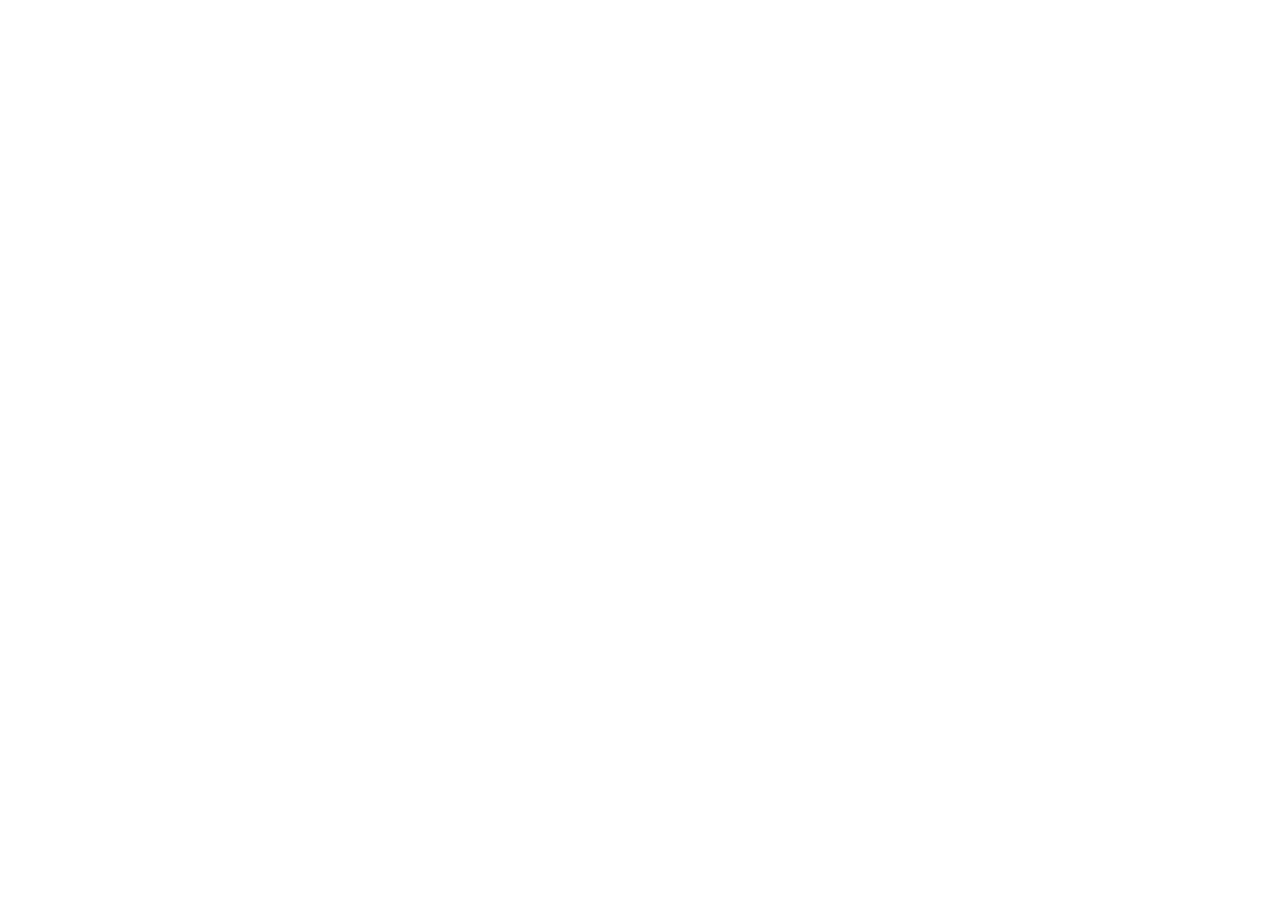
==== competencia.html @ 6f0bb5db "plantilla principal" ====
<!DOCTYPE html>
<html lang="en">
<head>
    <meta charset="UTF-8">
    <meta name="viewport" content="width=device-width, initial-scale=1.0">
    <link rel="stylesheet" href="css/compentecia.css">
    <title>Document</title>
</head>
<body>
    <header></header>
    <section></section>
    <section></section>
    <section></section>
    <section></section>
    <section></section>
</body>
<script src="js/competencia.js"></script>
</html>
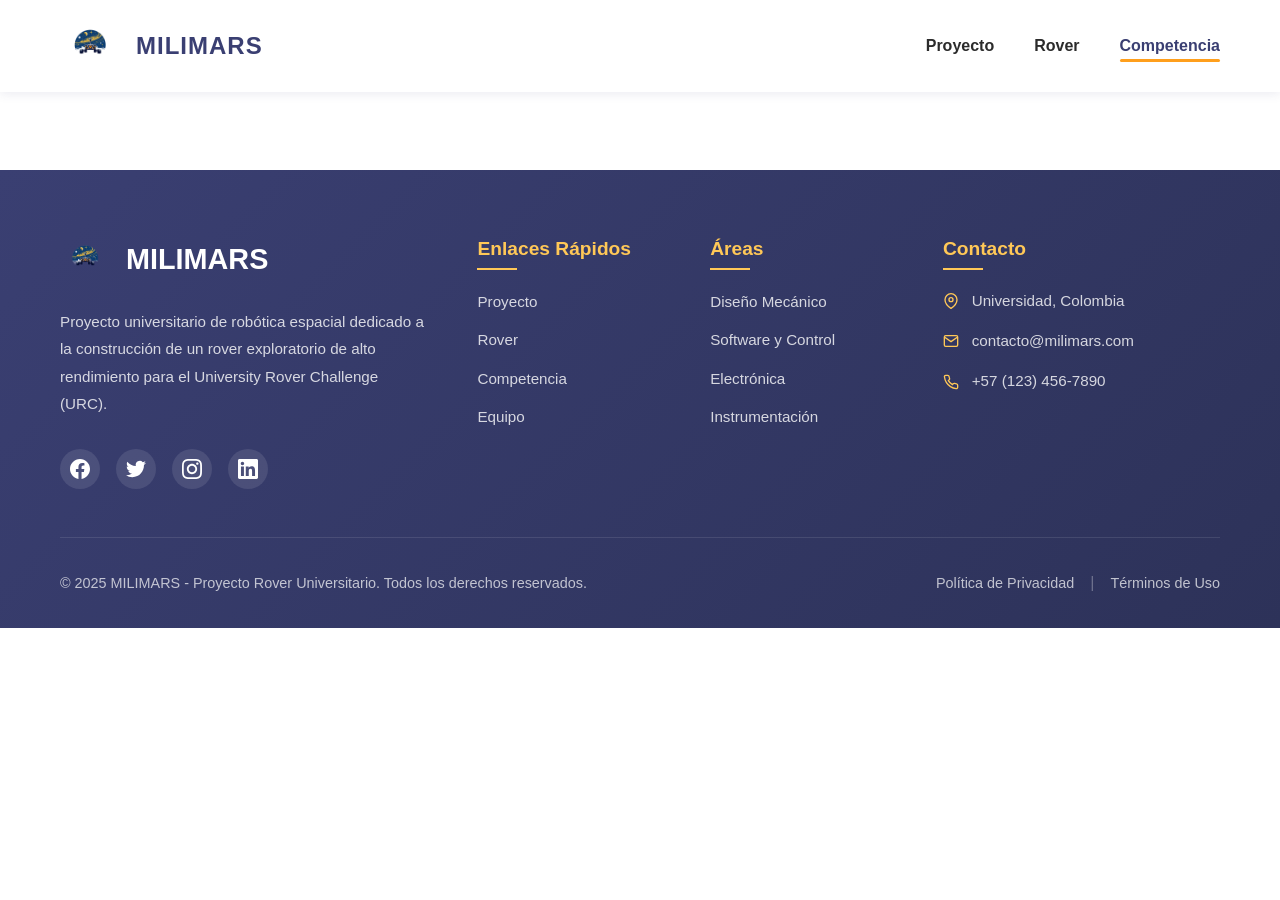
==== commit 87da7777: "Principal style final" ====
--- a/competencia.html
+++ b/competencia.html
@@ -1,18 +1,127 @@
 <!DOCTYPE html>
-<html lang="en">
+<html lang="es">
 <head>
     <meta charset="UTF-8">
     <meta name="viewport" content="width=device-width, initial-scale=1.0">
+    <link rel="stylesheet" href="css/principal.css">
     <link rel="stylesheet" href="css/compentecia.css">
-    <title>Document</title>
+    <link href="https://fonts.googleapis.com/css2?family=Roboto:ital,wght@0,100;0,300;0,400;0,500;0,700;0,900;1,100;1,300;1,400;1,500;1,700;1,900&display=swap" rel="stylesheet">
+    <title>MILIMARS - Competencia</title>
 </head>
 <body>
-    <header></header>
-    <section></section>
-    <section></section>
-    <section></section>
-    <section></section>
-    <section></section>
+    <header class="header">
+        <div class="container">
+            <nav class="navbar">
+                <div class="logo-container">
+                    <img src="images/logo.png" alt="MILIMARS Logo" class="logo">
+                    <span class="logo-text">MILIMARS</span>
+                </div>
+                <ul class="nav-links">
+                    <li><a href="index.html" class="nav-link">Proyecto</a></li>
+                    <li><a href="rover.html" class="nav-link">Rover</a></li>
+                    <li><a href="competencia.html" class="nav-link active">Competencia</a></li>
+                </ul>
+            </nav>
+        </div>
+    </header>
+
+    <!-- Contenido de la Competencia -->
+    <section>
+        <!-- Aquí irá el contenido específico de la página de Competencia -->
+    </section>
+
+    <!-- Footer -->
+    <footer class="footer">
+        <div class="container">
+            <div class="footer-content">
+                <div class="footer-section">
+                    <div class="footer-logo">
+                        <img src="images/logo.png" alt="MILIMARS Logo" class="footer-logo-img">
+                        <h3>MILIMARS</h3>
+                    </div>
+                    <p class="footer-description">Proyecto universitario de robótica espacial dedicado a la construcción de un rover exploratorio de alto rendimiento para el University Rover Challenge (URC).</p>
+                    <div class="footer-social">
+                        <a href="#" class="social-icon" aria-label="Facebook">
+                            <svg width="20" height="20" viewBox="0 0 24 24" fill="currentColor">
+                                <path d="M24 12.073c0-6.627-5.373-12-12-12s-12 5.373-12 12c0 5.99 4.388 10.954 10.125 11.854v-8.385H7.078v-3.47h3.047V9.43c0-3.007 1.792-4.669 4.533-4.669 1.312 0 2.686.235 2.686.235v2.953H15.83c-1.491 0-1.956.925-1.956 1.874v2.25h3.328l-.532 3.47h-2.796v8.385C19.612 23.027 24 18.062 24 12.073z"/>
+                            </svg>
+                        </a>
+                        <a href="#" class="social-icon" aria-label="Twitter">
+                            <svg width="20" height="20" viewBox="0 0 24 24" fill="currentColor">
+                                <path d="M23.953 4.57a10 10 0 01-2.825.775 4.958 4.958 0 002.163-2.723c-.951.555-2.005.959-3.127 1.184a4.92 4.92 0 00-8.384 4.482C7.69 8.095 4.067 6.13 1.64 3.162a4.822 4.822 0 00-.666 2.475c0 1.71.87 3.213 2.188 4.096a4.904 4.904 0 01-2.228-.616v.06a4.923 4.923 0 003.946 4.827 4.996 4.996 0 01-2.212.085 4.936 4.936 0 004.604 3.417 9.867 9.867 0 01-6.102 2.105c-.39 0-.779-.023-1.17-.067a13.995 13.995 0 007.557 2.209c9.053 0 13.998-7.496 13.998-13.985 0-.21 0-.42-.015-.63A9.935 9.935 0 0024 4.59z"/>
+                            </svg>
+                        </a>
+                        <a href="#" class="social-icon" aria-label="Instagram">
+                            <svg width="20" height="20" viewBox="0 0 24 24" fill="currentColor">
+                                <path d="M12 0C8.74 0 8.333.015 7.053.072 5.775.132 4.905.333 4.14.63c-.789.306-1.459.717-2.126 1.384S.935 3.35.63 4.14C.333 4.905.131 5.775.072 7.053.012 8.333 0 8.74 0 12s.015 3.667.072 4.947c.06 1.277.261 2.148.558 2.913.306.788.717 1.459 1.384 2.126.667.666 1.336 1.079 2.126 1.384.766.296 1.636.499 2.913.558C8.333 23.988 8.74 24 12 24s3.667-.015 4.947-.072c1.277-.06 2.148-.262 2.913-.558.788-.306 1.459-.718 2.126-1.384.666-.667 1.079-1.335 1.384-2.126.296-.765.499-1.636.558-2.913.06-1.28.072-1.687.072-4.947s-.015-3.667-.072-4.947c-.06-1.277-.262-2.149-.558-2.913-.306-.789-.718-1.459-1.384-2.126C21.319 1.347 20.651.935 19.86.63c-.765-.297-1.636-.499-2.913-.558C15.667.012 15.26 0 12 0zm0 2.16c3.203 0 3.585.016 4.85.071 1.17.055 1.805.249 2.227.415.562.217.96.477 1.382.896.419.42.679.819.896 1.381.164.422.36 1.057.413 2.227.057 1.266.07 1.646.07 4.85s-.015 3.585-.074 4.85c-.061 1.17-.256 1.805-.421 2.227-.224.562-.479.96-.899 1.382-.419.419-.824.679-1.38.896-.42.164-1.065.36-2.235.413-1.274.057-1.649.07-4.859.07-3.211 0-3.586-.015-4.859-.074-1.171-.061-1.816-.256-2.236-.421-.569-.224-.96-.479-1.379-.899-.421-.419-.69-.824-.9-1.38-.165-.42-.359-1.065-.42-2.235-.045-1.26-.061-1.649-.061-4.844 0-3.196.016-3.586.061-4.861.061-1.17.255-1.814.42-2.234.21-.57.479-.96.9-1.381.419-.419.81-.689 1.379-.898.42-.166 1.051-.361 2.221-.421 1.275-.045 1.65-.06 4.859-.06l.045.03zm0 3.678c-3.405 0-6.162 2.76-6.162 6.162 0 3.405 2.76 6.162 6.162 6.162 3.405 0 6.162-2.76 6.162-6.162 0-3.405-2.76-6.162-6.162-6.162zM12 16c-2.21 0-4-1.79-4-4s1.79-4 4-4 4 1.79 4 4-1.79 4-4 4zm7.846-10.405c0 .795-.646 1.44-1.44 1.44-.795 0-1.44-.646-1.44-1.44 0-.794.646-1.439 1.44-1.439.793-.001 1.44.645 1.44 1.439z"/>
+                            </svg>
+                        </a>
+                        <a href="#" class="social-icon" aria-label="LinkedIn">
+                            <svg width="20" height="20" viewBox="0 0 24 24" fill="currentColor">
+                                <path d="M20.447 20.452h-3.554v-5.569c0-1.328-.027-3.037-1.852-3.037-1.853 0-2.136 1.445-2.136 2.939v5.667H9.351V9h3.414v1.561h.046c.477-.9 1.637-1.85 3.37-1.85 3.601 0 4.267 2.37 4.267 5.455v6.286zM5.337 7.433c-1.144 0-2.063-.926-2.063-2.065 0-1.138.92-2.063 2.063-2.063 1.14 0 2.064.925 2.064 2.063 0 1.139-.925 2.065-2.064 2.065zm1.782 13.019H3.555V9h3.564v11.452zM22.225 0H1.771C.792 0 0 .774 0 1.729v20.542C0 23.227.792 24 1.771 24h20.451C23.2 24 24 23.227 24 22.271V1.729C24 .774 23.2 0 22.222 0h.003z"/>
+                            </svg>
+                        </a>
+                    </div>
+                </div>
+
+                <div class="footer-section">
+                    <h4>Enlaces Rápidos</h4>
+                    <ul class="footer-links">
+                        <li><a href="index.html">Proyecto</a></li>
+                        <li><a href="rover.html">Rover</a></li>
+                        <li><a href="competencia.html">Competencia</a></li>
+                        <li><a href="#equipo">Equipo</a></li>
+                    </ul>
+                </div>
+
+                <div class="footer-section">
+                    <h4>Áreas</h4>
+                    <ul class="footer-links">
+                        <li><a href="#mecanica">Diseño Mecánico</a></li>
+                        <li><a href="#software">Software y Control</a></li>
+                        <li><a href="#electronica">Electrónica</a></li>
+                        <li><a href="#instrumentacion">Instrumentación</a></li>
+                    </ul>
+                </div>
+
+                <div class="footer-section">
+                    <h4>Contacto</h4>
+                    <ul class="footer-contact">
+                        <li>
+                            <svg width="16" height="16" viewBox="0 0 24 24" fill="none" stroke="currentColor" stroke-width="2">
+                                <path d="M21 10c0 7-9 13-9 13s-9-6-9-13a9 9 0 0 1 18 0z"/>
+                                <circle cx="12" cy="10" r="3"/>
+                            </svg>
+                            Universidad, Colombia
+                        </li>
+                        <li>
+                            <svg width="16" height="16" viewBox="0 0 24 24" fill="none" stroke="currentColor" stroke-width="2">
+                                <path d="M4 4h16c1.1 0 2 .9 2 2v12c0 1.1-.9 2-2 2H4c-1.1 0-2-.9-2-2V6c0-1.1.9-2 2-2z"/>
+                                <polyline points="22,6 12,13 2,6"/>
+                            </svg>
+                            contacto@milimars.com
+                        </li>
+                        <li>
+                            <svg width="16" height="16" viewBox="0 0 24 24" fill="none" stroke="currentColor" stroke-width="2">
+                                <path d="M22 16.92v3a2 2 0 0 1-2.18 2 19.79 19.79 0 0 1-8.63-3.07 19.5 19.5 0 0 1-6-6 19.79 19.79 0 0 1-3.07-8.67A2 2 0 0 1 4.11 2h3a2 2 0 0 1 2 1.72 12.84 12.84 0 0 0 .7 2.81 2 2 0 0 1-.45 2.11L8.09 9.91a16 16 0 0 0 6 6l1.27-1.27a2 2 0 0 1 2.11-.45 12.84 12.84 0 0 0 2.81.7A2 2 0 0 1 22 16.92z"/>
+                            </svg>
+                            +57 (123) 456-7890
+                        </li>
+                    </ul>
+                </div>
+            </div>
+
+            <div class="footer-bottom">
+                <p>&copy; 2025 MILIMARS - Proyecto Rover Universitario. Todos los derechos reservados.</p>
+                <div class="footer-bottom-links">
+                    <a href="#privacidad">Política de Privacidad</a>
+                    <span>|</span>
+                    <a href="#terminos">Términos de Uso</a>
+                </div>
+            </div>
+        </div>
+    </footer>
 </body>
+<script src="js/principal.js"></script>
 <script src="js/competencia.js"></script>
-</html>+</html>
--- a/css/principal.css
+++ b/css/principal.css
@@ -0,0 +1,2814 @@
+* {
+    margin: 0;
+    padding: 0;
+    box-sizing: border-box;
+}
+
+:root {
+    --primary-color: #3A3F72;
+    --secondary-color: #6C75A3;
+    --accent-color: #FFC857;
+    --accent-secondary: #FF9F1C;
+    --text-dark: #2B2B2B;
+    --text-secondary: #7D7D7D;
+    --text-light: #ffffff;
+    --bg-light: #f5f5f5;
+    --bg-white: #FFFFFF;
+    --bg-dark: #3A3F72;
+    /* --green-optional: #A4D65E; */
+    --card-bg: #ffffff;
+    --shadow: 0 4px 6px rgba(0, 0, 0, 0.1);
+    --shadow-lg: 0 10px 30px rgba(0, 0, 0, 0.2);
+}
+
+body {
+    font-family: 'Segoe UI', Tahoma, Geneva, Verdana, sans-serif;
+    line-height: 1.6;
+    color: var(--text-dark);
+    overflow-x: hidden;
+    padding-top: 90px;
+}
+
+.container {
+    max-width: 1200px;
+    margin: 0 auto;
+    padding: 0 20px;
+}
+
+.flex_colum{
+    display: flex;
+    flex-direction: column;
+}
+
+.flex_row{
+    display: flex;
+    flex-direction: row;
+}
+
+/* Header & Navbar */
+.header {
+    position: fixed;
+    top: 0;
+    width: 100%;
+    background: rgba(255, 255, 255, 0.95);
+    backdrop-filter: blur(10px);
+    box-shadow: 0 2px 10px rgba(58, 63, 114, 0.1);
+    z-index: 1000;
+    transition: all 0.3s ease;
+}
+
+.navbar {
+    display: flex;
+    justify-content: space-between;
+    align-items: center;
+    padding: 1rem 0;
+}
+
+.logo-container {
+    display: flex;
+    align-items: center;
+    gap: 1rem;
+}
+
+.logo {
+    height: 60px;
+    width: auto;
+    transition: transform 0.3s ease;
+}
+
+.logo:hover {
+    transform: scale(1.05);
+}
+
+.logo-text {
+    font-size: 1.5rem;
+    font-weight: 700;
+    color: var(--primary-color);
+    letter-spacing: 1px;
+}
+
+.nav-links {
+    display: flex;
+    list-style: none;
+    gap: 2.5rem;
+    align-items: center;
+}
+
+.nav-link {
+    color: var(--text-dark);
+    text-decoration: none;
+    font-weight: 600;
+    font-size: 1rem;
+    transition: all 0.3s ease;
+    position: relative;
+    padding: 0.5rem 0;
+}
+
+.nav-link::after {
+    content: '';
+    position: absolute;
+    bottom: 0;
+    left: 0;
+    width: 0;
+    height: 3px;
+    background: var(--accent-color);
+    transition: width 0.3s ease;
+    border-radius: 2px;
+}
+
+.nav-link:hover {
+    color: var(--primary-color);
+}
+
+.nav-link:hover::after {
+    width: 100%;
+}
+
+.nav-link.active {
+    color: var(--primary-color);
+}
+
+.nav-link.active::after {
+    width: 100%;
+    background: var(--accent-secondary);
+}
+
+/* Carousel Section */
+.primera {
+    width: 100%;
+    padding: 0;
+    margin: 0;
+}
+
+.carousel {
+    width: 100%;
+    height: 600px;
+    position: relative;
+    overflow: hidden;
+}
+
+.carousel-track {
+    display: flex;
+    width: 300%;
+    height: 100%;
+    transition: transform 0.8s ease-in-out;
+}
+
+.carousel-slide {
+    width: 33.333%;
+    height: 100%;
+    display: flex;
+    align-items: center;
+    justify-content: center;
+    position: relative;
+}
+
+.slide-content {
+    text-align: center;
+    z-index: 2;
+    color: var(--text-light);
+}
+
+.slide-content h2 {
+    font-size: 3rem;
+    font-weight: 700;
+    margin-bottom: 1rem;
+    text-shadow: 2px 2px 10px rgba(0, 0, 0, 0.5);
+}
+
+.slide-content p {
+    font-size: 1.5rem;
+    text-shadow: 1px 1px 5px rgba(0, 0, 0, 0.5);
+}
+
+/* Colores temporales para cada slide */
+.slide-1 {
+    background: linear-gradient(135deg, var(--primary-color) 0%, var(--secondary-color) 100%);
+}
+
+.slide-2 {
+    background: linear-gradient(135deg, var(--accent-secondary) 0%, var(--accent-color) 100%);
+}
+
+.slide-3 {
+    background: linear-gradient(135deg, var(--secondary-color) 0%, var(--green-optional) 100%);
+}
+
+/* Indicadores del carrusel */
+.carousel-indicators {
+    position: absolute;
+    bottom: 30px;
+    left: 50%;
+    transform: translateX(-50%);
+    display: flex;
+    gap: 12px;
+    z-index: 10;
+}
+
+.indicator {
+    width: 12px;
+    height: 12px;
+    border-radius: 50%;
+    background: rgba(255, 255, 255, 0.5);
+    cursor: pointer;
+    transition: all 0.3s ease;
+    border: 2px solid transparent;
+}
+
+.indicator:hover {
+    background: rgba(255, 255, 255, 0.8);
+    transform: scale(1.2);
+}
+
+.indicator.active {
+    background: var(--accent-color);
+    border-color: var(--text-light);
+    transform: scale(1.3);
+}
+
+/* Segunda Sección - Nuestro Proyecto */
+.segunda {
+    padding: 5rem 0;
+    background: var(--bg-white);
+    position: relative;
+    overflow: hidden;
+}
+
+.segunda::before {
+    content: '';
+    position: absolute;
+    top: 0;
+    left: 0;
+    width: 100%;
+    height: 100%;
+    background: radial-gradient(circle at 20% 50%, rgba(255, 200, 87, 0.05) 0%, transparent 50%),
+                radial-gradient(circle at 80% 80%, rgba(58, 63, 114, 0.05) 0%, transparent 50%);
+    pointer-events: none;
+}
+
+.project-content {
+    position: relative;
+    z-index: 1;
+}
+
+.project-intro {
+    max-width: 900px;
+    margin: 0 auto 4rem;
+    text-align: center;
+    background: var(--card-bg);
+    padding: 3rem;
+    border-radius: 20px;
+    box-shadow: 0 10px 40px rgba(0, 0, 0, 0.08);
+    position: relative;
+    border: 2px solid transparent;
+    transition: all 0.4s ease;
+}
+
+.project-intro:hover {
+    border-color: var(--accent-color);
+    transform: translateY(-5px);
+    box-shadow: 0 15px 50px rgba(255, 200, 87, 0.2);
+}
+
+.intro-icon {
+    margin: 0 auto 2rem;
+    width: 80px;
+    height: 80px;
+    animation: float 3s ease-in-out infinite;
+}
+
+@keyframes float {
+    0%, 100% {
+        transform: translateY(0px);
+    }
+    50% {
+        transform: translateY(-10px);
+    }
+}
+
+.intro-icon svg {
+    filter: drop-shadow(0 4px 10px rgba(255, 200, 87, 0.3));
+}
+
+.project-intro p {
+    font-size: 1.15rem;
+    line-height: 1.9;
+    color: var(--text-dark);
+    text-align: justify;
+}
+
+.project-intro strong {
+    color: var(--primary-color);
+    font-weight: 700;
+}
+
+.project-features {
+    display: grid;
+    grid-template-columns: repeat(auto-fit, minmax(280px, 1fr));
+    gap: 2.5rem;
+    margin-top: 3rem;
+}
+
+.feature-item {
+    background: linear-gradient(135deg, var(--bg-white) 0%, #f8f9ff 100%);
+    padding: 2.5rem 2rem;
+    border-radius: 15px;
+    text-align: center;
+    box-shadow: 0 5px 20px rgba(0, 0, 0, 0.08);
+    position: relative;
+    overflow: hidden;
+    transition: all 0.4s cubic-bezier(0.175, 0.885, 0.32, 1.275);
+    border: 2px solid transparent;
+}
+
+.feature-item::before {
+    content: '';
+    position: absolute;
+    top: 0;
+    left: 0;
+    width: 100%;
+    height: 4px;
+    background: linear-gradient(90deg, var(--accent-color), var(--accent-secondary));
+    transform: scaleX(0);
+    transform-origin: left;
+    transition: transform 0.4s ease;
+}
+
+.feature-item:hover::before {
+    transform: scaleX(1);
+}
+
+.feature-item:hover {
+    transform: translateY(-10px) scale(1.02);
+    box-shadow: 0 15px 40px rgba(58, 63, 114, 0.15);
+    border-color: var(--secondary-color);
+}
+
+.feature-number {
+    font-size: 3rem;
+    font-weight: 700;
+    background: linear-gradient(135deg, var(--primary-color), var(--secondary-color));
+    -webkit-background-clip: text;
+    -webkit-text-fill-color: transparent;
+    background-clip: text;
+    margin-bottom: 1rem;
+    opacity: 0.3;
+    transition: all 0.4s ease;
+}
+
+.feature-item:hover .feature-number {
+    opacity: 0.8;
+    transform: scale(1.1);
+}
+
+.feature-item h3 {
+    color: var(--primary-color);
+    font-size: 1.5rem;
+    font-weight: 700;
+    margin-bottom: 1rem;
+    transition: color 0.3s ease;
+}
+
+.feature-item:hover h3 {
+    color: var(--accent-secondary);
+}
+
+.feature-item p {
+    color: var(--text-secondary);
+    line-height: 1.7;
+    font-size: 1rem;
+}
+
+/* Animaciones de entrada */
+.animate-on-scroll {
+    opacity: 0;
+    transform: translateY(30px);
+    transition: opacity 0.8s ease, transform 0.8s ease;
+}
+
+.animate-on-scroll.animated {
+    opacity: 1;
+    transform: translateY(0);
+}
+
+/* Hero Section */
+.hero {
+    position: relative;
+    height: 100vh;
+    display: flex;
+    align-items: center;
+    justify-content: center;
+    background: #000;
+    overflow: hidden;
+}
+
+#hero-canvas-container {
+    position: absolute;
+    top: 0;
+    left: 0;
+    width: 100%;
+    height: 100%;
+    z-index: 0;
+}
+
+#hero-loading {
+    position: absolute;
+    top: 0;
+    left: 0;
+    width: 100%;
+    height: 100%;
+    background: #000;
+    display: flex;
+    flex-direction: column;
+    align-items: center;
+    justify-content: center;
+    z-index: 10;
+    color: var(--accent-color);
+}
+
+.hero-loader {
+    border: 4px solid rgba(212, 175, 55, 0.3);
+    border-top: 4px solid var(--accent-color);
+    border-radius: 50%;
+    width: 60px;
+    height: 60px;
+    animation: spin 1s linear infinite;
+    margin-bottom: 20px;
+}
+
+@keyframes spin {
+    0% { transform: rotate(0deg); }
+    100% { transform: rotate(360deg); }
+}
+
+.hero-loading-text {
+    font-size: 1.2em;
+    margin-top: 10px;
+    color: var(--accent-color);
+}
+
+.hero-content {
+    position: absolute;
+    width: 100%;
+    height: 100%;
+    display: flex;
+    flex-direction: column;
+    justify-content: space-between;
+    color: var(--text-light);
+    z-index: 5;
+    pointer-events: none;
+}
+
+.hero-title {
+    font-size: 5rem;
+    font-weight: 700;
+    margin-top: 100px;
+    letter-spacing: 0.1em;
+    text-align: center;
+    background: linear-gradient(45deg, var(--text-light), var(--accent-color));
+    -webkit-background-clip: text;
+    -webkit-text-fill-color: transparent;
+    background-clip: text;
+    animation: fadeInUp 1s ease;
+    text-shadow: 0 0 30px rgba(212, 175, 55, 0.5);
+}
+
+.hero-bottom-content {
+    text-align: center;
+    margin-bottom: 80px;
+    background: rgba(0, 0, 0, 0.5);
+    backdrop-filter: blur(10px);
+    padding: 2rem;
+    border-radius: 20px;
+    margin-left: auto;
+    margin-right: auto;
+    max-width: 800px;
+}
+
+.hero-subtitle {
+    font-size: 1.5rem;
+    margin-bottom: 1rem;
+    color: var(--accent-color);
+    animation: fadeInUp 1s ease 0.2s backwards;
+}
+
+.hero-description {
+    font-size: 1.2rem;
+    margin-bottom: 2rem;
+    opacity: 0.9;
+    animation: fadeInUp 1s ease 0.4s backwards;
+    color: var(--text-light);
+}
+
+.cta-button {
+    display: inline-block;
+    padding: 1rem 2.5rem;
+    background: var(--accent-color);
+    color: var(--text-dark);
+    text-decoration: none;
+    font-weight: 600;
+    border-radius: 50px;
+    transition: all 0.3s ease;
+    box-shadow: var(--shadow-lg);
+    animation: fadeInUp 1s ease 0.6s backwards;
+    pointer-events: all;
+}
+
+.cta-button:hover {
+    transform: translateY(-3px);
+    box-shadow: 0 15px 40px rgba(212, 175, 55, 0.4);
+}
+
+@keyframes fadeInUp {
+    from {
+        opacity: 0;
+        transform: translateY(30px);
+    }
+    to {
+        opacity: 1;
+        transform: translateY(0);
+    }
+}
+
+/* Sections */
+.section {
+    padding: 5rem 0;
+}
+
+.section-title {
+    font-size: 2.5rem;
+    text-align: center;
+    margin-bottom: 3rem;
+    color: var(--primary-color);
+    position: relative;
+    padding-bottom: 1rem;
+}
+
+.section-title::after {
+    content: '';
+    position: absolute;
+    bottom: 0;
+    left: 50%;
+    transform: translateX(-50%);
+    width: 100px;
+    height: 4px;
+    background: var(--accent-color);
+    border-radius: 2px;
+}
+
+/* Project Section */
+.project-section {
+    background: var(--bg-light);
+}
+
+.project-grid {
+    display: grid;
+    grid-template-columns: repeat(auto-fit, minmax(300px, 1fr));
+    gap: 2rem;
+}
+
+.project-card {
+    background: var(--card-bg);
+    padding: 2rem;
+    border-radius: 15px;
+    box-shadow: var(--shadow);
+    transition: transform 0.3s ease, box-shadow 0.3s ease;
+    text-align: center;
+}
+
+.project-card:hover {
+    transform: translateY(-10px);
+    box-shadow: var(--shadow-lg);
+}
+
+.card-icon {
+    font-size: 3rem;
+    margin-bottom: 1rem;
+}
+
+.project-card h3 {
+    color: var(--primary-color);
+    margin-bottom: 1rem;
+    font-size: 1.3rem;
+}
+
+.project-card p {
+    color: #666;
+    line-height: 1.8;
+}
+
+/* Estilos adicionales para la sección de proyecto del segundo CSS */
+.project-intro {
+    max-width: 900px;
+    margin: 0 auto 4rem;
+    text-align: center;
+    font-size: 1.15rem;
+    line-height: 1.8;
+    color: #444;
+}
+
+.subsection {
+    margin-bottom: 4rem;
+}
+
+.subsection-title {
+    font-size: 2rem;
+    color: var(--primary-color);
+    margin-bottom: 1.5rem;
+    text-align: center;
+    position: relative;
+    padding-bottom: 0.75rem;
+    font-weight: 600;
+}
+
+.subsection-title::after {
+    content: '';
+    position: absolute;
+    bottom: 0;
+    left: 50%;
+    transform: translateX(-50%);
+    width: 80px;
+    height: 3px;
+    background: var(--accent-color);
+    border-radius: 2px;
+}
+
+.vision-mission-grid {
+    display: grid;
+    grid-template-columns: repeat(auto-fit, minmax(400px, 1fr));
+    gap: 2rem;
+    margin-bottom: 3rem;
+}
+
+.vm-card {
+    background: var(--card-bg);
+    padding: 2.5rem;
+    border-radius: 15px;
+    box-shadow: var(--shadow);
+    transition: transform 0.3s ease, box-shadow 0.3s ease;
+}
+
+.vm-card:hover {
+    transform: translateY(-5px);
+    box-shadow: var(--shadow-lg);
+}
+
+.vm-card h3 {
+    font-size: 1.5rem;
+    color: var(--accent-color);
+    margin-bottom: 1rem;
+}
+
+.vm-card p {
+    color: #555;
+    line-height: 1.8;
+}
+
+.urc-content {
+    max-width: 900px;
+    margin: 0 auto;
+}
+
+.urc-description {
+    background: var(--card-bg);
+    padding: 2rem;
+    border-radius: 15px;
+    margin-bottom: 2rem;
+    box-shadow: var(--shadow);
+    line-height: 1.8;
+    color: #555;
+}
+
+.urc-objectives {
+    display: grid;
+    grid-template-columns: repeat(auto-fit, minmax(250px, 1fr));
+    gap: 1.5rem;
+    margin-top: 2rem;
+}
+
+.objective-card {
+    background: var(--card-bg);
+    padding: 1.5rem;
+    border-radius: 10px;
+    box-shadow: var(--shadow);
+    border-left: 4px solid var(--accent-color);
+    transition: transform 0.3s ease;
+}
+
+.objective-card:hover {
+    transform: translateX(5px);
+}
+
+.objective-card h4 {
+    color: var(--primary-color);
+    margin-bottom: 0.5rem;
+}
+
+.objective-card p {
+    color: #666;
+    font-size: 0.95rem;
+}
+
+.timeline {
+    background: var(--card-bg);
+    padding: 2.5rem;
+    border-radius: 15px;
+    box-shadow: var(--shadow);
+}
+
+.timeline-item {
+    padding: 1.5rem;
+    border-left: 3px solid var(--accent-color);
+    margin-left: 1rem;
+    margin-bottom: 2rem;
+    position: relative;
+}
+
+.timeline-item::before {
+    content: '';
+    position: absolute;
+    left: -8px;
+    top: 1.5rem;
+    width: 13px;
+    height: 13px;
+    background: var(--accent-color);
+    border-radius: 50%;
+}
+
+.timeline-item h4 {
+    color: var(--primary-color);
+    font-size: 1.2rem;
+    margin-bottom: 0.5rem;
+}
+
+.timeline-item p {
+    color: #666;
+    line-height: 1.6;
+}
+
+.location-section {
+    background: var(--card-bg);
+    padding: 2rem;
+    border-radius: 15px;
+    box-shadow: var(--shadow);
+    margin-bottom: 2rem;
+}
+
+.location-section p {
+    color: #555;
+    line-height: 1.8;
+    margin-bottom: 1rem;
+}
+
+.location-features {
+    display: grid;
+    grid-template-columns: repeat(auto-fit, minmax(200px, 1fr));
+    gap: 1rem;
+    margin-top: 1.5rem;
+}
+
+.feature-item {
+    display: flex;
+    align-items: center;
+    gap: 0.5rem;
+    color: #666;
+}
+
+.feature-icon {
+    color: var(--accent-color);
+    font-size: 1.2rem;
+}
+
+.dates-grid {
+    display: grid;
+    grid-template-columns: repeat(auto-fit, minmax(250px, 1fr));
+    gap: 1.5rem;
+}
+
+.date-card {
+    background: var(--card-bg);
+    padding: 1.5rem;
+    border-radius: 10px;
+    box-shadow: var(--shadow);
+    text-align: center;
+    transition: transform 0.3s ease;
+}
+
+.date-card:hover {
+    transform: scale(1.05);
+}
+
+.date-month {
+    color: var(--accent-color);
+    font-weight: 600;
+    font-size: 1.1rem;
+    margin-bottom: 0.5rem;
+}
+
+.date-event {
+    color: var(--primary-color);
+    font-weight: 600;
+    margin-bottom: 0.25rem;
+}
+
+/* Mission Section */
+.mission-section {
+    background: var(--card-bg);
+}
+
+.mission-content {
+    display: grid;
+    grid-template-columns: 1fr 1fr;
+    gap: 3rem;
+    align-items: center;
+}
+
+.mission-text p {
+    font-size: 1.1rem;
+    line-height: 1.8;
+    color: #555;
+    margin-bottom: 2rem;
+}
+
+.mission-stats {
+    display: flex;
+    gap: 3rem;
+    margin-top: 2rem;
+}
+
+.stat {
+    text-align: center;
+}
+
+.stat-number {
+    font-size: 3rem;
+    font-weight: 700;
+    color: var(--accent-color);
+    line-height: 1;
+}
+
+.stat-label {
+    font-size: 1rem;
+    color: #666;
+    margin-top: 0.5rem;
+}
+
+.mission-image {
+    display: flex;
+    justify-content: center;
+    align-items: center;
+}
+
+.rover-placeholder {
+    width: 400px;
+    height: 400px;
+    background: linear-gradient(135deg, var(--primary-color), var(--secondary-color));
+    border-radius: 20px;
+    display: flex;
+    align-items: center;
+    justify-content: center;
+    box-shadow: var(--shadow-lg);
+    position: relative;
+    overflow: hidden;
+}
+
+.rover-placeholder::before {
+    content: '';
+    position: absolute;
+    top: -50%;
+    left: -50%;
+    width: 200%;
+    height: 200%;
+    background: radial-gradient(circle, rgba(255,255,255,0.1) 0%, transparent 70%);
+    animation: rotate 20s linear infinite;
+}
+
+.rover-icon {
+    font-size: 8rem;
+    z-index: 1;
+}
+
+@keyframes rotate {
+    from {
+        transform: rotate(0deg);
+    }
+    to {
+        transform: rotate(360deg);
+    }
+}
+
+.closing-text {
+    max-width: 900px;
+    margin: 3rem auto 0;
+    padding: 2rem;
+    background: var(--primary-color);
+    color: var(--text-light);
+    border-radius: 15px;
+    text-align: center;
+    font-style: italic;
+    line-height: 1.8;
+    box-shadow: var(--shadow-lg);
+}
+
+/* Team Section */
+.team-section {
+    background: linear-gradient(135deg, #f5f7fa 0%, #c3cfe2 100%);
+}
+
+/* Missions Container */
+.missions-container {
+    margin-bottom: 5rem;
+}
+
+.missions-grid {
+    display: grid;
+    grid-template-columns: repeat(auto-fit, minmax(250px, 1fr));
+    gap: 2rem;
+    margin-bottom: 2rem;
+}
+
+.mission-card {
+    background: linear-gradient(135deg, #ffffff 0%, #f8f9fa 100%);
+    padding: 2.5rem 2rem;
+    border-radius: 20px;
+    text-align: center;
+    box-shadow: 0 8px 20px rgba(0, 0, 0, 0.1);
+    transition: all 0.4s cubic-bezier(0.175, 0.885, 0.32, 1.275);
+    border: 2px solid transparent;
+    position: relative;
+    overflow: hidden;
+}
+
+.mission-card::before {
+    content: '';
+    position: absolute;
+    top: 0;
+    left: 0;
+    right: 0;
+    height: 4px;
+    background: linear-gradient(90deg, var(--accent-color), var(--primary-color));
+    transform: scaleX(0);
+    transition: transform 0.4s ease;
+}
+
+.mission-card:hover::before {
+    transform: scaleX(1);
+}
+
+.mission-card:hover {
+    transform: translateY(-10px);
+    box-shadow: 0 15px 35px rgba(0, 0, 0, 0.15);
+    border-color: var(--accent-color);
+}
+
+.mission-icon {
+    font-size: 3.5rem;
+    margin-bottom: 1.5rem;
+    display: inline-block;
+    transition: transform 0.4s ease;
+}
+
+.mission-card:hover .mission-icon {
+    transform: scale(1.2) rotate(5deg);
+}
+
+.mission-card h4 {
+    color: var(--primary-color);
+    margin-bottom: 1rem;
+    font-size: 1.3rem;
+    font-weight: 700;
+}
+
+.mission-card p {
+    color: #555;
+    line-height: 1.6;
+    font-size: 0.95rem;
+}
+
+/* Leaders Container */
+.leaders-container {
+    margin-top: 4rem;
+}
+
+.leaders-grid {
+    display: flex;
+    flex-wrap: wrap;
+    gap: 2.5rem;
+    margin-top: 3rem;
+    justify-content: center;
+}
+
+.leader-card {
+    background: #ffffff;
+    padding: 2.5rem 2rem;
+    border-radius: 20px;
+    text-align: center;
+    box-shadow: 0 10px 30px rgba(0, 0, 0, 0.12);
+    transition: all 0.4s cubic-bezier(0.175, 0.885, 0.32, 1.275);
+    border: 3px solid transparent;
+    position: relative;
+    overflow: hidden;
+    flex: 0 0 280px;
+}
+
+.leader-card::after {
+    content: '';
+    position: absolute;
+    top: 0;
+    left: 0;
+    width: 100%;
+    height: 100%;
+    background: linear-gradient(135deg, rgba(212, 175, 55, 0.1), rgba(26, 71, 42, 0.1));
+    opacity: 0;
+    transition: opacity 0.4s ease;
+    pointer-events: none;
+}
+
+.leader-card:hover::after {
+    opacity: 1;
+}
+
+.leader-card:hover {
+    transform: translateY(-12px) scale(1.02);
+    box-shadow: 0 20px 45px rgba(0, 0, 0, 0.2);
+    border-color: var(--accent-color);
+}
+
+.leader-card.ceo-card {
+    background: linear-gradient(135deg, #ffffff 0%, #fff9e6 100%);
+    border-color: var(--accent-color);
+    flex: 0 0 100%;
+    max-width: 400px;
+    margin: 0 auto 2rem auto;
+    order: -1;
+}
+
+.leader-card.ceo-card .leader-avatar {
+    background: linear-gradient(135deg, var(--accent-color), #f4c85e);
+    box-shadow: 0 8px 25px rgba(212, 175, 55, 0.4);
+}
+
+.leader-avatar {
+    width: 100px;
+    height: 100px;
+    margin: 0 auto 1.5rem;
+    background: linear-gradient(135deg, var(--primary-color), var(--secondary-color));
+    border-radius: 50%;
+    display: flex;
+    align-items: center;
+    justify-content: center;
+    box-shadow: 0 8px 20px rgba(26, 71, 42, 0.3);
+    transition: all 0.4s ease;
+    position: relative;
+    z-index: 1;
+}
+
+.leader-card:hover .leader-avatar {
+    transform: scale(1.1) rotate(5deg);
+    box-shadow: 0 12px 30px rgba(26, 71, 42, 0.5);
+}
+
+.avatar-icon {
+    font-size: 3rem;
+    filter: brightness(1.2);
+}
+
+.leader-name {
+    color: var(--primary-color);
+    font-size: 1.4rem;
+    font-weight: 700;
+    margin-bottom: 0.5rem;
+    position: relative;
+    z-index: 1;
+}
+
+.leader-role {
+    color: var(--accent-color);
+    font-size: 1.1rem;
+    font-weight: 600;
+    margin-bottom: 1rem;
+    text-transform: uppercase;
+    letter-spacing: 1px;
+    position: relative;
+    z-index: 1;
+}
+
+.leader-description {
+    color: #666;
+    line-height: 1.7;
+    font-size: 0.95rem;
+    position: relative;
+    z-index: 1;
+}
+
+.team-grid {
+    display: grid;
+    grid-template-columns: repeat(auto-fit, minmax(250px, 1fr));
+    gap: 2rem;
+}
+
+.team-card {
+    background: var(--card-bg);
+    padding: 2rem;
+    border-radius: 15px;
+    text-align: center;
+    box-shadow: var(--shadow);
+    transition: transform 0.3s ease;
+}
+
+.team-card:hover {
+    transform: translateY(-5px);
+}
+
+.team-icon {
+    font-size: 3rem;
+    margin-bottom: 1rem;
+}
+
+.team-card h3 {
+    color: var(--primary-color);
+    margin-bottom: 1rem;
+}
+
+.team-card p {
+    color: #666;
+}
+
+/* Contact Section */
+.contact-section {
+    background: var(--primary-color);
+    color: var(--text-light);
+}
+
+.contact-section .section-title {
+    color: var(--text-light);
+}
+
+.contact-section .section-title::after {
+    background: var(--accent-color);
+}
+
+.contact-content {
+    text-align: center;
+}
+
+.contact-text {
+    font-size: 1.2rem;
+    margin-bottom: 2rem;
+}
+
+.contact-info {
+    display: flex;
+    justify-content: center;
+    gap: 3rem;
+    flex-wrap: wrap;
+}
+
+.contact-item {
+    display: flex;
+    align-items: center;
+    gap: 0.5rem;
+    font-size: 1.1rem;
+}
+
+.contact-icon {
+    font-size: 1.5rem;
+}
+
+/* Estilos adicionales de contacto del segundo CSS */
+.contact-intro {
+    text-align: center;
+    max-width: 800px;
+    margin: 0 auto 3rem;
+    font-size: 1.15rem;
+    color: #555;
+    line-height: 1.8;
+}
+
+.contact-grid {
+    display: grid;
+    grid-template-columns: 1.2fr 1fr;
+    gap: 3rem;
+    align-items: start;
+}
+
+.contact-form-section h3 {
+    color: var(--primary-color);
+    font-size: 1.8rem;
+    margin-bottom: 1.5rem;
+}
+
+.contact-form {
+    background: var(--card-bg);
+    padding: 2.5rem;
+    border-radius: 15px;
+    box-shadow: var(--shadow);
+}
+
+.form-group {
+    margin-bottom: 1.5rem;
+}
+
+.form-group label {
+    display: block;
+    color: var(--primary-color);
+    font-weight: 600;
+    margin-bottom: 0.5rem;
+}
+
+.form-group input,
+.form-group select,
+.form-group textarea {
+    width: 100%;
+    padding: 0.8rem;
+    border: 2px solid #e0e0e0;
+    border-radius: 8px;
+    font-size: 1rem;
+    font-family: inherit;
+    transition: border-color 0.3s ease;
+}
+
+.form-group input:focus,
+.form-group select:focus,
+.form-group textarea:focus {
+    outline: none;
+    border-color: var(--accent-color);
+}
+
+.form-group textarea {
+    resize: vertical;
+}
+
+.submit-button {
+    width: 100%;
+    padding: 1rem;
+    background: var(--accent-color);
+    color: var(--text-dark);
+    border: none;
+    border-radius: 8px;
+    font-size: 1.1rem;
+    font-weight: 600;
+    cursor: pointer;
+    transition: all 0.3s ease;
+    box-shadow: var(--shadow);
+}
+
+.submit-button:hover {
+    transform: translateY(-2px);
+    box-shadow: var(--shadow-lg);
+}
+
+.contact-info-section {
+    display: flex;
+    flex-direction: column;
+    gap: 1.5rem;
+}
+
+.info-card {
+    background: var(--card-bg);
+    padding: 2rem;
+    border-radius: 15px;
+    box-shadow: var(--shadow);
+    transition: transform 0.3s ease;
+}
+
+.info-card:hover {
+    transform: translateY(-3px);
+}
+
+.info-icon {
+    font-size: 2.5rem;
+    margin-bottom: 1rem;
+}
+
+.info-card h4 {
+    color: var(--primary-color);
+    font-size: 1.3rem;
+    margin-bottom: 0.5rem;
+}
+
+.info-card p {
+    color: #666;
+    line-height: 1.6;
+    margin: 0.25rem 0;
+}
+
+.info-card a {
+    color: var(--secondary-color);
+    text-decoration: none;
+    transition: color 0.3s ease;
+}
+
+.info-card a:hover {
+    color: var(--accent-color);
+}
+
+.media-kit-button {
+    display: inline-block;
+    margin-top: 1rem;
+    padding: 0.7rem 1.5rem;
+    background: var(--primary-color);
+    color: var(--text-light);
+    text-decoration: none;
+    border-radius: 8px;
+    font-weight: 600;
+    transition: all 0.3s ease;
+}
+
+.media-kit-button:hover {
+    background: var(--secondary-color);
+    transform: translateX(5px);
+}
+
+.social-card {
+    text-align: center;
+}
+
+.social-links {
+    display: flex;
+    justify-content: center;
+    gap: 1rem;
+    margin-top: 1rem;
+}
+
+.social-link {
+    display: flex;
+    align-items: center;
+    justify-content: center;
+    width: 50px;
+    height: 50px;
+    background: var(--bg-light);
+    border-radius: 50%;
+    font-size: 1.5rem;
+    transition: all 0.3s ease;
+    text-decoration: none;
+}
+
+.social-link:hover {
+    background: var(--accent-color);
+    transform: scale(1.1);
+}
+
+/* Sección Tercera - Visión y Misión */
+.tercera {
+    padding: 5rem 0;
+    background: var(--bg-light);
+}
+
+.tercera .flex_colum {
+    gap: 4rem;
+}
+
+.ter_cont1,
+.ter_cont2 {
+    display: flex;
+    align-items: center;
+    gap: 3rem;
+    min-height: 450px;
+    background: var(--bg-white);
+    border-radius: 20px;
+    overflow: hidden;
+    box-shadow: 0 10px 40px rgba(0, 0, 0, 0.08);
+    transition: all 0.4s ease;
+}
+
+.ter_cont1:hover,
+.ter_cont2:hover {
+    transform: translateY(-5px);
+    box-shadow: 0 15px 50px rgba(58, 63, 114, 0.15);
+}
+
+.ter_image {
+    flex: 1;
+    min-height: 450px;
+    background: linear-gradient(135deg, var(--secondary-color) 0%, var(--primary-color) 100%);
+    position: relative;
+    display: flex;
+    align-items: center;
+    justify-content: center;
+}
+
+.vision-image {
+    background: linear-gradient(135deg, #6C75A3 0%, #3A3F72 100%);
+}
+
+.mision-image {
+    background: linear-gradient(135deg, #FFC857 0%, #FF9F1C 100%);
+}
+
+/* Placeholder para cuando no hay imagen */
+.ter_image::before {
+    content: 'Imagen';
+    color: rgba(255, 255, 255, 0.3);
+    font-size: 2rem;
+    font-weight: 700;
+    text-transform: uppercase;
+    letter-spacing: 3px;
+}
+
+/* Cuando tengas la imagen, puedes usar esto */
+.ter_image img {
+    width: 100%;
+    height: 100%;
+    object-fit: cover;
+    position: absolute;
+    top: 0;
+    left: 0;
+}
+
+.ter_text {
+    flex: 1;
+    padding: 3rem;
+    display: flex;
+    flex-direction: column;
+    gap: 1.5rem;
+}
+
+.ter_icon {
+    width: 70px;
+    height: 70px;
+    background: linear-gradient(135deg, rgba(255, 200, 87, 0.1), rgba(58, 63, 114, 0.1));
+    border-radius: 50%;
+    display: flex;
+    align-items: center;
+    justify-content: center;
+    margin-bottom: 1rem;
+    transition: transform 0.3s ease;
+}
+
+.ter_cont1:hover .ter_icon,
+.ter_cont2:hover .ter_icon {
+    transform: scale(1.1) rotate(5deg);
+}
+
+.ter_text h2 {
+    font-size: 2.5rem;
+    font-weight: 700;
+    color: var(--primary-color);
+    margin: 0;
+    position: relative;
+    display: inline-block;
+}
+
+.ter_text h2::after {
+    content: '';
+    position: absolute;
+    bottom: -10px;
+    left: 0;
+    width: 80px;
+    height: 4px;
+    background: var(--accent-color);
+    border-radius: 2px;
+}
+
+.ter_text p {
+    font-size: 1.1rem;
+    line-height: 1.8;
+    color: var(--text-dark);
+    text-align: justify;
+    margin: 0;
+    padding-top: 1rem;
+}
+
+/* Sección Cuarta - Áreas de Trabajo */
+.cuarta {
+    padding: 5rem 0;
+    background: linear-gradient(135deg, #f8f9ff 0%, var(--bg-white) 100%);
+    overflow: hidden;
+}
+
+.carousel-container {
+    width: 100%;
+    overflow: hidden;
+    position: relative;
+    padding: 2rem 0;
+}
+
+.carousel-container::before,
+.carousel-container::after {
+    content: '';
+    position: absolute;
+    top: 0;
+    width: 100px;
+    height: 100%;
+    z-index: 2;
+    pointer-events: none;
+}
+
+.carousel-container::before {
+    left: 0;
+    background: linear-gradient(90deg, #f8f9ff 0%, transparent 100%);
+}
+
+.carousel-container::after {
+    right: 0;
+    background: linear-gradient(270deg, #f8f9ff 0%, transparent 100%);
+}
+
+.areas-carousel {
+    display: flex;
+    gap: 2rem;
+    animation: scroll-infinite 30s linear infinite;
+    width: fit-content;
+}
+
+/* Pausar animación al hacer hover */
+.areas-carousel:hover {
+    animation-play-state: paused;
+}
+
+@keyframes scroll-infinite {
+    0% {
+        transform: translateX(0);
+    }
+    100% {
+        transform: translateX(-50%);
+    }
+}
+
+.area-card {
+    min-width: 280px;
+    max-width: 280px;
+    background: var(--bg-white);
+    padding: 2.5rem 2rem;
+    border-radius: 15px;
+    text-align: center;
+    box-shadow: 0 5px 20px rgba(0, 0, 0, 0.08);
+    transition: all 0.4s ease;
+    border: 2px solid transparent;
+    position: relative;
+    overflow: hidden;
+}
+
+.area-card::before {
+    content: '';
+    position: absolute;
+    top: 0;
+    left: 0;
+    width: 100%;
+    height: 4px;
+    background: linear-gradient(90deg, var(--accent-color), var(--accent-secondary));
+    transform: scaleX(0);
+    transform-origin: left;
+    transition: transform 0.4s ease;
+}
+
+.area-card:hover::before {
+    transform: scaleX(1);
+}
+
+.area-card:hover {
+    transform: translateY(-10px);
+    box-shadow: 0 15px 40px rgba(108, 117, 163, 0.2);
+    border-color: var(--secondary-color);
+}
+
+.area-icon {
+    width: 80px;
+    height: 80px;
+    margin: 0 auto 1.5rem;
+    background: linear-gradient(135deg, rgba(108, 117, 163, 0.1), rgba(255, 200, 87, 0.1));
+    border-radius: 50%;
+    display: flex;
+    align-items: center;
+    justify-content: center;
+    transition: all 0.4s ease;
+}
+
+.area-card:hover .area-icon {
+    transform: scale(1.1) rotate(5deg);
+    background: linear-gradient(135deg, rgba(255, 200, 87, 0.2), rgba(108, 117, 163, 0.2));
+}
+
+.area-card h3 {
+    font-size: 1.4rem;
+    font-weight: 700;
+    color: var(--primary-color);
+    margin-bottom: 1rem;
+    transition: color 0.3s ease;
+}
+
+.area-card:hover h3 {
+    color: var(--accent-secondary);
+}
+
+.area-card p {
+    font-size: 1rem;
+    line-height: 1.6;
+    color: var(--text-secondary);
+}
+
+/* Sección Quinta - Equipo de Liderazgo */
+.quinta {
+    padding: 5rem 0;
+    background: var(--bg-light);
+    overflow: hidden;
+}
+
+.quinta .container {
+    gap: 3rem;
+}
+
+.quinta .flex_colum {
+    flex: 1;
+    gap: 2rem;
+}
+
+.Quin_Cont_Tex {
+    text-align: left;
+}
+
+.Quin_Tittle {
+    font-size: 2.5rem;
+    font-weight: 700;
+    color: var(--primary-color);
+    margin-bottom: 1.5rem;
+    position: relative;
+    display: inline-block;
+}
+
+.Quin_Tittle::after {
+    content: '';
+    position: absolute;
+    bottom: -10px;
+    left: 0;
+    width: 100px;
+    height: 4px;
+    background: var(--accent-color);
+    border-radius: 2px;
+}
+
+.Quin_Text {
+    font-size: 1.05rem;
+    line-height: 1.8;
+    color: var(--text-dark);
+    text-align: justify;
+    margin-top: 1.5rem;
+}
+
+.Quin_Image {
+    flex: 1;
+    min-height: 600px;
+    background: linear-gradient(135deg, var(--secondary-color) 0%, var(--primary-color) 100%);
+    border-radius: 20px;
+    position: relative;
+    display: flex;
+    align-items: center;
+    justify-content: center;
+}
+
+.Quin_Image::before {
+    content: 'Imagen del Equipo';
+    color: rgba(255, 255, 255, 0.3);
+    font-size: 1.5rem;
+    font-weight: 700;
+    text-transform: uppercase;
+    letter-spacing: 3px;
+}
+
+/* Carrusel de Líderes */
+.Quin_Cards {
+    width: 100%;
+    position: relative;
+    overflow: hidden;
+    margin-top: 2rem;
+    padding: 2rem 0;
+}
+
+.leaders-track {
+    display: flex;
+    width: 500%;
+    height: 100%;
+    transition: transform 0.8s ease-in-out;
+}
+
+.leader-slide {
+    width: 20%;
+    display: flex;
+    align-items: center;
+    justify-content: center;
+    padding: 0 1rem;
+}
+
+.leader-card-content {
+    background: var(--bg-white);
+    padding: 3rem 2.5rem;
+    border-radius: 20px;
+    text-align: center;
+    box-shadow: 0 10px 40px rgba(0, 0, 0, 0.1);
+    border: 2px solid transparent;
+    transition: all 0.4s ease;
+    width: 100%;
+    max-width: 400px;
+    margin: 0 auto;
+}
+
+.leader-card-content:hover {
+    transform: translateY(-5px);
+    box-shadow: 0 15px 50px rgba(58, 63, 114, 0.2);
+    border-color: var(--secondary-color);
+}
+
+/* CEO Card - Destacada */
+.ceo-slide .leader-card-content {
+    background: linear-gradient(135deg, #fff9e6 0%, #fffaf0 100%);
+    border-color: var(--accent-color);
+    box-shadow: 0 15px 45px rgba(255, 200, 87, 0.25);
+}
+
+.ceo-slide .leader-card-content:hover {
+    box-shadow: 0 20px 55px rgba(255, 200, 87, 0.4);
+    border-color: var(--accent-secondary);
+}
+
+.leader-photo-circle {
+    width: 120px;
+    height: 120px;
+    margin: 0 auto 2rem;
+    background: linear-gradient(135deg, rgba(108, 117, 163, 0.15), rgba(58, 63, 114, 0.15));
+    border-radius: 50%;
+    display: flex;
+    align-items: center;
+    justify-content: center;
+    transition: all 0.4s ease;
+    box-shadow: 0 5px 20px rgba(0, 0, 0, 0.1);
+}
+
+.ceo-slide .leader-photo-circle {
+    background: linear-gradient(135deg, rgba(255, 200, 87, 0.25), rgba(255, 159, 28, 0.25));
+    box-shadow: 0 8px 25px rgba(255, 200, 87, 0.35);
+}
+
+.leader-card-content:hover .leader-photo-circle {
+    transform: scale(1.1);
+    box-shadow: 0 10px 30px rgba(0, 0, 0, 0.2);
+}
+
+.leader-card-content h3 {
+    font-size: 1.6rem;
+    font-weight: 700;
+    color: var(--primary-color);
+    margin-bottom: 0.5rem;
+    transition: color 0.3s ease;
+}
+
+.ceo-slide .leader-card-content h3 {
+    color: var(--text-dark);
+}
+
+.leader-card-content:hover h3 {
+    color: var(--accent-secondary);
+}
+
+.leader-role {
+    font-size: 1.1rem;
+    font-weight: 600;
+    color: var(--secondary-color);
+    text-transform: uppercase;
+    letter-spacing: 1.5px;
+    margin-bottom: 1rem;
+}
+
+.ceo-slide .leader-role {
+    color: var(--accent-color);
+    font-weight: 700;
+    font-size: 1.2rem;
+}
+
+.leader-stars {
+    color: var(--accent-color);
+    font-size: 1.4rem;
+    margin: 1rem 0;
+    letter-spacing: 3px;
+}
+
+.leader-bio {
+    font-size: 1rem;
+    line-height: 1.7;
+    color: var(--text-secondary);
+    margin-top: 1.5rem;
+    text-align: center;
+}
+
+/* Indicadores del carrusel de líderes */
+.leaders-indicators {
+    position: absolute;
+    bottom: 10px;
+    left: 50%;
+    transform: translateX(-50%);
+    display: flex;
+    gap: 12px;
+    z-index: 10;
+}
+
+.leader-indicator {
+    width: 12px;
+    height: 12px;
+    border-radius: 50%;
+    background: rgba(108, 117, 163, 0.3);
+    cursor: pointer;
+    transition: all 0.3s ease;
+    border: 2px solid transparent;
+}
+
+.leader-indicator:hover {
+    background: rgba(108, 117, 163, 0.6);
+    transform: scale(1.2);
+}
+
+.leader-indicator.active {
+    background: var(--accent-color);
+    border-color: var(--primary-color);
+    transform: scale(1.3);
+}
+
+.team-intro {
+    text-align: center;
+    font-size: 1.2rem;
+    color: var(--text-secondary);
+    margin-bottom: 3rem;
+    max-width: 700px;
+    margin-left: auto;
+    margin-right: auto;
+}
+
+.leaders-carousel-container {
+    width: 100%;
+    overflow: hidden;
+    position: relative;
+    padding: 2rem 0;
+}
+
+.leaders-carousel-container::before,
+.leaders-carousel-container::after {
+    content: '';
+    position: absolute;
+    top: 0;
+    width: 100px;
+    height: 100%;
+    z-index: 2;
+    pointer-events: none;
+}
+
+.leaders-carousel-container::before {
+    left: 0;
+    background: linear-gradient(90deg, var(--bg-white) 0%, transparent 100%);
+}
+
+.leaders-carousel-container::after {
+    right: 0;
+    background: linear-gradient(270deg, var(--bg-white) 0%, transparent 100%);
+}
+
+.leaders-carousel {
+    display: flex;
+    gap: 2.5rem;
+    animation: scroll-leaders 35s linear infinite;
+    width: fit-content;
+}
+
+.leaders-carousel:hover {
+    animation-play-state: paused;
+}
+
+@keyframes scroll-leaders {
+    0% {
+        transform: translateX(0);
+    }
+    100% {
+        transform: translateX(-50%);
+    }
+}
+
+.leader-card {
+    min-width: 320px;
+    max-width: 320px;
+    background: linear-gradient(135deg, #f8f9ff 0%, var(--bg-white) 100%);
+    padding: 2.5rem 2rem;
+    border-radius: 20px;
+    text-align: center;
+    box-shadow: 0 8px 25px rgba(0, 0, 0, 0.1);
+    transition: all 0.4s ease;
+    border: 2px solid #e8e9f3;
+    position: relative;
+    overflow: hidden;
+}
+
+.leader-card::before {
+    content: '';
+    position: absolute;
+    top: 0;
+    left: 0;
+    width: 100%;
+    height: 5px;
+    background: linear-gradient(90deg, var(--secondary-color), var(--primary-color));
+    transform: scaleX(0);
+    transform-origin: left;
+    transition: transform 0.4s ease;
+}
+
+.leader-card:hover::before {
+    transform: scaleX(1);
+}
+
+.leader-card:hover {
+    transform: translateY(-12px);
+    box-shadow: 0 15px 40px rgba(108, 117, 163, 0.25);
+    border-color: var(--secondary-color);
+}
+
+/* CEO Card - Destacado */
+.leader-card.ceo-card {
+    background: linear-gradient(135deg, #fff9e6 0%, #fffaf0 100%);
+    border-color: var(--accent-color);
+    box-shadow: 0 10px 30px rgba(255, 200, 87, 0.2);
+}
+
+.leader-card.ceo-card::before {
+    background: linear-gradient(90deg, var(--accent-color), var(--accent-secondary));
+}
+
+.leader-card.ceo-card:hover {
+    box-shadow: 0 20px 50px rgba(255, 200, 87, 0.35);
+    border-color: var(--accent-secondary);
+}
+
+.leader-photo {
+    margin: 0 auto 1.5rem;
+}
+
+.photo-placeholder {
+    width: 120px;
+    height: 120px;
+    margin: 0 auto;
+    background: linear-gradient(135deg, rgba(108, 117, 163, 0.1), rgba(58, 63, 114, 0.1));
+    border-radius: 50%;
+    display: flex;
+    align-items: center;
+    justify-content: center;
+    transition: all 0.4s ease;
+    box-shadow: 0 5px 15px rgba(0, 0, 0, 0.1);
+}
+
+.leader-card.ceo-card .photo-placeholder {
+    background: linear-gradient(135deg, rgba(255, 200, 87, 0.2), rgba(255, 159, 28, 0.2));
+    box-shadow: 0 5px 20px rgba(255, 200, 87, 0.3);
+}
+
+.leader-card:hover .photo-placeholder {
+    transform: scale(1.1);
+    box-shadow: 0 8px 25px rgba(0, 0, 0, 0.2);
+}
+
+/* Cuando agregues fotos reales */
+.photo-placeholder img {
+    width: 100%;
+    height: 100%;
+    object-fit: cover;
+    border-radius: 50%;
+}
+
+.leader-card h3 {
+    font-size: 1.4rem;
+    font-weight: 700;
+    color: var(--primary-color);
+    margin-bottom: 0.5rem;
+    transition: color 0.3s ease;
+}
+
+.leader-card.ceo-card h3 {
+    color: var(--text-dark);
+}
+
+.leader-card:hover h3 {
+    color: var(--accent-secondary);
+}
+
+.leader-position {
+    font-size: 1.1rem;
+    font-weight: 600;
+    color: var(--accent-secondary);
+    text-transform: uppercase;
+    letter-spacing: 1px;
+    margin-bottom: 1rem;
+}
+
+.leader-card.ceo-card .leader-position {
+    color: var(--accent-color);
+    font-weight: 700;
+}
+
+.leader-stars {
+    margin: 1rem 0;
+    font-size: 1.2rem;
+}
+
+.leader-stars span {
+    margin: 0 2px;
+}
+
+.leader-description {
+    font-size: 0.95rem;
+    line-height: 1.7;
+    color: var(--text-secondary);
+    margin-top: 1rem;
+}
+
+/* Footer */
+.footer {
+    background: linear-gradient(135deg, var(--primary-color) 0%, #2d3259 100%);
+    color: var(--text-light);
+    padding: 4rem 0 0;
+    margin-top: 5rem;
+}
+
+.footer-content {
+    display: grid;
+    grid-template-columns: 2fr 1fr 1fr 1.5fr;
+    gap: 3rem;
+    padding-bottom: 3rem;
+    border-bottom: 1px solid rgba(255, 255, 255, 0.1);
+}
+
+.footer-section h4 {
+    color: var(--accent-color);
+    font-size: 1.2rem;
+    font-weight: 700;
+    margin-bottom: 1.5rem;
+    position: relative;
+    display: inline-block;
+}
+
+.footer-section h4::after {
+    content: '';
+    position: absolute;
+    bottom: -5px;
+    left: 0;
+    width: 40px;
+    height: 2px;
+    background: var(--accent-color);
+}
+
+.footer-logo {
+    display: flex;
+    align-items: center;
+    gap: 1rem;
+    margin-bottom: 1.5rem;
+}
+
+.footer-logo-img {
+    height: 50px;
+    width: auto;
+}
+
+.footer-logo h3 {
+    font-size: 1.8rem;
+    font-weight: 700;
+    color: var(--text-light);
+    margin: 0;
+}
+
+.footer-description {
+    color: rgba(255, 255, 255, 0.8);
+    line-height: 1.8;
+    margin-bottom: 2rem;
+    font-size: 0.95rem;
+}
+
+.footer-social {
+    display: flex;
+    gap: 1rem;
+}
+
+.social-icon {
+    width: 40px;
+    height: 40px;
+    border-radius: 50%;
+    background: rgba(255, 255, 255, 0.1);
+    display: flex;
+    align-items: center;
+    justify-content: center;
+    color: var(--text-light);
+    transition: all 0.3s ease;
+    text-decoration: none;
+}
+
+.social-icon:hover {
+    background: var(--accent-color);
+    transform: translateY(-3px);
+    box-shadow: 0 5px 15px rgba(255, 200, 87, 0.3);
+}
+
+.footer-links {
+    list-style: none;
+    padding: 0;
+    margin: 0;
+}
+
+.footer-links li {
+    margin-bottom: 0.8rem;
+}
+
+.footer-links a {
+    color: rgba(255, 255, 255, 0.8);
+    text-decoration: none;
+    transition: all 0.3s ease;
+    display: inline-block;
+    font-size: 0.95rem;
+}
+
+.footer-links a:hover {
+    color: var(--accent-color);
+    transform: translateX(5px);
+}
+
+.footer-contact {
+    list-style: none;
+    padding: 0;
+    margin: 0;
+}
+
+.footer-contact li {
+    display: flex;
+    align-items: center;
+    gap: 0.8rem;
+    color: rgba(255, 255, 255, 0.8);
+    margin-bottom: 1rem;
+    font-size: 0.95rem;
+}
+
+.footer-contact svg {
+    flex-shrink: 0;
+    color: var(--accent-color);
+}
+
+.footer-bottom {
+    display: flex;
+    justify-content: space-between;
+    align-items: center;
+    padding: 2rem 0;
+    flex-wrap: wrap;
+    gap: 1rem;
+}
+
+.footer-bottom p {
+    margin: 0;
+    color: rgba(255, 255, 255, 0.7);
+    font-size: 0.9rem;
+}
+
+.footer-bottom-links {
+    display: flex;
+    align-items: center;
+    gap: 1rem;
+}
+
+.footer-bottom-links a {
+    color: rgba(255, 255, 255, 0.7);
+    text-decoration: none;
+    transition: color 0.3s ease;
+    font-size: 0.9rem;
+}
+
+.footer-bottom-links a:hover {
+    color: var(--accent-color);
+}
+
+.footer-bottom-links span {
+    color: rgba(255, 255, 255, 0.3);
+}
+
+/* Responsive Design */
+@media (max-width: 768px) {
+    .logo {
+        height: 45px;
+    }
+
+    .logo-text {
+        font-size: 1.2rem;
+    }
+
+    .nav-links {
+        gap: 1.5rem;
+    }
+
+    .nav-link {
+        font-size: 0.9rem;
+    }
+
+    .carousel {
+        height: 400px;
+    }
+
+    .slide-content h2 {
+        font-size: 2rem;
+    }
+
+    .slide-content p {
+        font-size: 1.2rem;
+    }
+
+    .project-intro {
+        padding: 2rem;
+    }
+
+    .intro-icon {
+        width: 60px;
+        height: 60px;
+    }
+
+    .intro-icon svg {
+        width: 60px;
+        height: 60px;
+    }
+
+    .project-intro p {
+        font-size: 1rem;
+        text-align: left;
+    }
+
+    .project-features {
+        grid-template-columns: 1fr;
+        gap: 2rem;
+    }
+
+    .feature-item {
+        padding: 2rem 1.5rem;
+    }
+
+    .tercera .flex_colum {
+        gap: 2.5rem;
+    }
+
+    .ter_cont1,
+    .ter_cont2 {
+        flex-direction: column;
+        min-height: auto;
+        gap: 0;
+    }
+
+    .ter_image {
+        width: 100%;
+        min-height: 300px;
+    }
+
+    .ter_text {
+        padding: 2.5rem 2rem;
+    }
+
+    .ter_text h2 {
+        font-size: 2rem;
+    }
+
+    .ter_text p {
+        font-size: 1rem;
+    }
+
+    .ter_icon {
+        width: 60px;
+        height: 60px;
+    }
+
+    .ter_icon svg {
+        width: 50px;
+        height: 50px;
+    }
+
+    .carousel-container::before,
+    .carousel-container::after {
+        width: 50px;
+    }
+
+    .areas-carousel {
+        gap: 1.5rem;
+    }
+
+    .area-card {
+        min-width: 240px;
+        max-width: 240px;
+        padding: 2rem 1.5rem;
+    }
+
+    .area-icon {
+        width: 70px;
+        height: 70px;
+    }
+
+    .area-card h3 {
+        font-size: 1.2rem;
+    }
+
+    .area-card p {
+        font-size: 0.95rem;
+    }
+
+    /* Quinta sección responsive */
+    .quinta .container {
+        flex-direction: column;
+    }
+
+    .Quin_Image {
+        min-height: 400px;
+    }
+
+    .Quin_Tittle {
+        font-size: 2rem;
+    }
+
+    .Quin_Text {
+        font-size: 1rem;
+    }
+
+    .leader-card-content {
+        padding: 2.5rem 2rem;
+    }
+
+    .leader-photo-circle {
+        width: 100px;
+        height: 100px;
+    }
+
+    .leader-photo-circle svg {
+        width: 70px;
+        height: 70px;
+    }
+
+    .leader-card-content h3 {
+        font-size: 1.4rem;
+    }
+
+    .leader-role {
+        font-size: 1rem;
+    }
+
+    .leader-stars {
+        font-size: 1.2rem;
+    }
+
+    .leader-bio {
+        font-size: 0.95rem;
+    }
+
+    .team-intro {
+        font-size: 1rem;
+        padding: 0 1rem;
+    }
+
+    /* Footer responsive */
+    .footer-content {
+        grid-template-columns: 1fr 1fr;
+        gap: 2.5rem;
+    }
+
+    .footer-section:first-child {
+        grid-column: 1 / -1;
+    }
+
+    .footer-bottom {
+        flex-direction: column;
+        text-align: center;
+    }
+
+    .leaders-carousel-container::before,
+    .leaders-carousel-container::after {
+        width: 50px;
+    }
+
+    .leaders-carousel {
+        gap: 2rem;
+    }
+
+    .leader-card {
+        min-width: 280px;
+        max-width: 280px;
+        padding: 2rem 1.5rem;
+    }
+
+    .photo-placeholder {
+        width: 100px;
+        height: 100px;
+    }
+
+    .photo-placeholder svg {
+        width: 70px;
+        height: 70px;
+    }
+
+    .leader-card h3 {
+        font-size: 1.2rem;
+    }
+
+    .leader-position {
+        font-size: 1rem;
+    }
+
+    .leader-description {
+        font-size: 0.9rem;
+    }
+
+    .hero-title {
+        font-size: 3rem;
+        margin-top: 80px;
+    }
+
+    .hero-subtitle {
+        font-size: 1.2rem;
+    }
+
+    .hero-description {
+        font-size: 1rem;
+    }
+
+    .hero-bottom-content {
+        margin-bottom: 60px;
+        padding: 1.5rem;
+        max-width: 90%;
+    }
+
+    .mission-content {
+        grid-template-columns: 1fr;
+    }
+
+    .rover-placeholder {
+        width: 300px;
+        height: 300px;
+    }
+
+    .rover-icon {
+        font-size: 6rem;
+    }
+
+    .mission-stats {
+        justify-content: center;
+    }
+
+    .contact-info {
+        flex-direction: column;
+        gap: 1rem;
+    }
+
+    .missions-grid {
+        grid-template-columns: 1fr;
+    }
+
+    .leaders-grid {
+        flex-direction: column;
+        align-items: center;
+    }
+
+    .leader-card {
+        flex: 0 0 auto;
+        width: 100%;
+        max-width: 400px;
+    }
+
+    .leader-card.ceo-card {
+        order: -1;
+    }
+
+    .vision-mission-grid {
+        grid-template-columns: 1fr;
+    }
+
+    .subsection-title {
+        font-size: 1.5rem;
+    }
+
+    .timeline-item {
+        margin-left: 0.5rem;
+    }
+
+    .contact-grid {
+        grid-template-columns: 1fr;
+    }
+}
+
+@media (max-width: 480px) {
+    .logo {
+        height: 40px;
+    }
+
+    .logo-text {
+        font-size: 1rem;
+    }
+
+    .nav-links {
+        gap: 1rem;
+    }
+
+    .nav-link {
+        font-size: 0.85rem;
+    }
+
+    .carousel {
+        height: 300px;
+    }
+
+    .slide-content h2 {
+        font-size: 1.5rem;
+    }
+
+    .slide-content p {
+        font-size: 1rem;
+    }
+
+    .carousel-indicators {
+        bottom: 15px;
+    }
+
+    .indicator {
+        width: 10px;
+        height: 10px;
+    }
+
+    .project-intro {
+        padding: 1.5rem;
+    }
+
+    .intro-icon {
+        width: 50px;
+        height: 50px;
+    }
+
+    .intro-icon svg {
+        width: 50px;
+        height: 50px;
+    }
+
+    .project-intro p {
+        font-size: 0.95rem;
+    }
+
+    .feature-number {
+        font-size: 2.5rem;
+    }
+
+    .feature-item h3 {
+        font-size: 1.3rem;
+    }
+
+    .feature-item p {
+        font-size: 0.95rem;
+    }
+
+    .tercera .flex_colum {
+        gap: 2rem;
+    }
+
+    .ter_image {
+        min-height: 250px;
+    }
+
+    .ter_text {
+        padding: 2rem 1.5rem;
+    }
+
+    .ter_text h2 {
+        font-size: 1.8rem;
+    }
+
+    .ter_text p {
+        font-size: 0.95rem;
+    }
+
+    .ter_icon {
+        width: 50px;
+        height: 50px;
+    }
+
+    .ter_icon svg {
+        width: 40px;
+        height: 40px;
+    }
+
+    .carousel-container::before,
+    .carousel-container::after {
+        width: 30px;
+    }
+
+    .areas-carousel {
+        gap: 1rem;
+        animation: scroll-infinite 20s linear infinite;
+    }
+
+    .area-card {
+        min-width: 220px;
+        max-width: 220px;
+        padding: 1.5rem 1rem;
+    }
+
+    .area-icon {
+        width: 60px;
+        height: 60px;
+    }
+
+    .area-icon svg {
+        width: 45px;
+        height: 45px;
+    }
+
+    .area-card h3 {
+        font-size: 1.1rem;
+    }
+
+    .area-card p {
+        font-size: 0.9rem;
+    }
+
+    /* Quinta sección responsive mobile */
+    .Quin_Image {
+        min-height: 300px;
+    }
+
+    .Quin_Tittle {
+        font-size: 1.8rem;
+    }
+
+    .Quin_Text {
+        font-size: 0.95rem;
+    }
+
+    .leader-card-content {
+        padding: 2rem 1.5rem;
+        max-width: 350px;
+    }
+
+    .leader-photo-circle {
+        width: 90px;
+        height: 90px;
+    }
+
+    .leader-photo-circle svg {
+        width: 60px;
+        height: 60px;
+    }
+
+    .leader-card-content h3 {
+        font-size: 1.2rem;
+    }
+
+    .leader-role {
+        font-size: 0.95rem;
+    }
+
+    .leader-stars {
+        font-size: 1.1rem;
+    }
+
+    .leader-bio {
+        font-size: 0.9rem;
+    }
+
+    .team-intro {
+        font-size: 0.95rem;
+    }
+
+    /* Footer responsive mobile */
+    .footer {
+        padding: 3rem 0 0;
+        margin-top: 3rem;
+    }
+
+    .footer-content {
+        grid-template-columns: 1fr;
+        gap: 2rem;
+    }
+
+    .footer-section:first-child {
+        grid-column: 1;
+    }
+
+    .footer-logo-img {
+        height: 40px;
+    }
+
+    .footer-logo h3 {
+        font-size: 1.5rem;
+    }
+
+    .footer-description {
+        font-size: 0.9rem;
+    }
+
+    .footer-section h4 {
+        font-size: 1.1rem;
+    }
+
+    .footer-bottom {
+        padding: 1.5rem 0;
+    }
+
+    .leaders-carousel-container::before,
+    .leaders-carousel-container::after {
+        width: 30px;
+    }
+
+    .leaders-carousel {
+        gap: 1.5rem;
+        animation: scroll-leaders 25s linear infinite;
+    }
+
+    .leader-card {
+        min-width: 260px;
+        max-width: 260px;
+        padding: 1.5rem 1rem;
+    }
+
+    .photo-placeholder {
+        width: 90px;
+        height: 90px;
+    }
+
+    .photo-placeholder svg {
+        width: 60px;
+        height: 60px;
+    }
+
+    .leader-card h3 {
+        font-size: 1.1rem;
+    }
+
+    .leader-position {
+        font-size: 0.95rem;
+    }
+
+    .leader-stars {
+        font-size: 1rem;
+    }
+
+    .leader-description {
+        font-size: 0.85rem;
+    }
+
+    .hero-title {
+        font-size: 2.5rem;
+        margin-top: 70px;
+    }
+
+    .hero-subtitle {
+        font-size: 1rem;
+    }
+
+    .hero-description {
+        font-size: 0.9rem;
+    }
+
+    .hero-bottom-content {
+        padding: 1rem;
+        margin-bottom: 40px;
+    }
+
+    .cta-button {
+        padding: 0.8rem 2rem;
+        font-size: 0.9rem;
+    }
+
+    .section-title {
+        font-size: 2rem;
+    }
+
+    .subsection-title {
+        font-size: 1.5rem;
+    }
+
+    .mission-card {
+        padding: 2rem 1.5rem;
+    }
+
+    .mission-icon {
+        font-size: 3rem;
+    }
+
+    .mission-card h4 {
+        font-size: 1.1rem;
+    }
+
+    .leader-card {
+        padding: 2rem 1.5rem;
+    }
+
+    .leader-avatar {
+        width: 80px;
+        height: 80px;
+    }
+
+    .avatar-icon {
+        font-size: 2.5rem;
+    }
+
+    .leader-name {
+        font-size: 1.2rem;
+    }
+
+    .leader-role {
+        font-size: 1rem;
+    }
+
+    .contact-form {
+        padding: 1.5rem;
+    }
+
+    .social-links {
+        flex-wrap: wrap;
+    }
+}
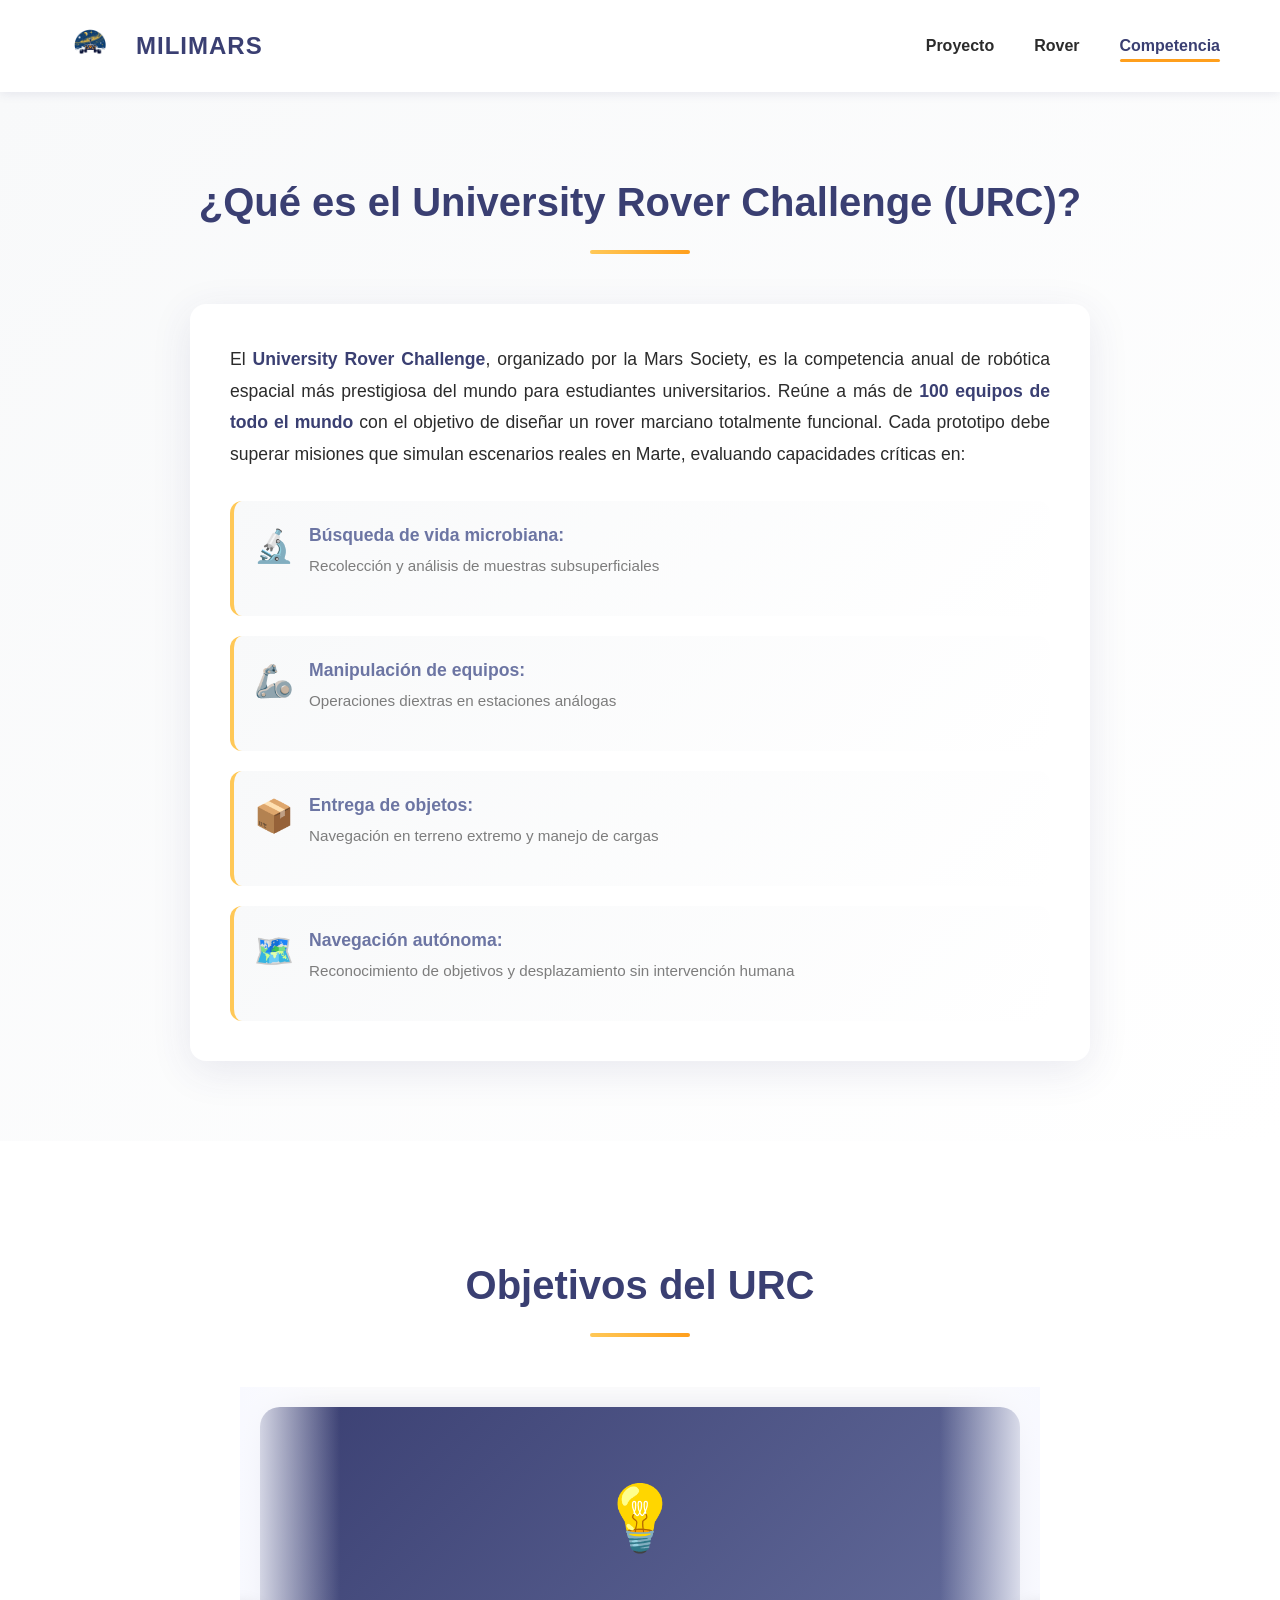
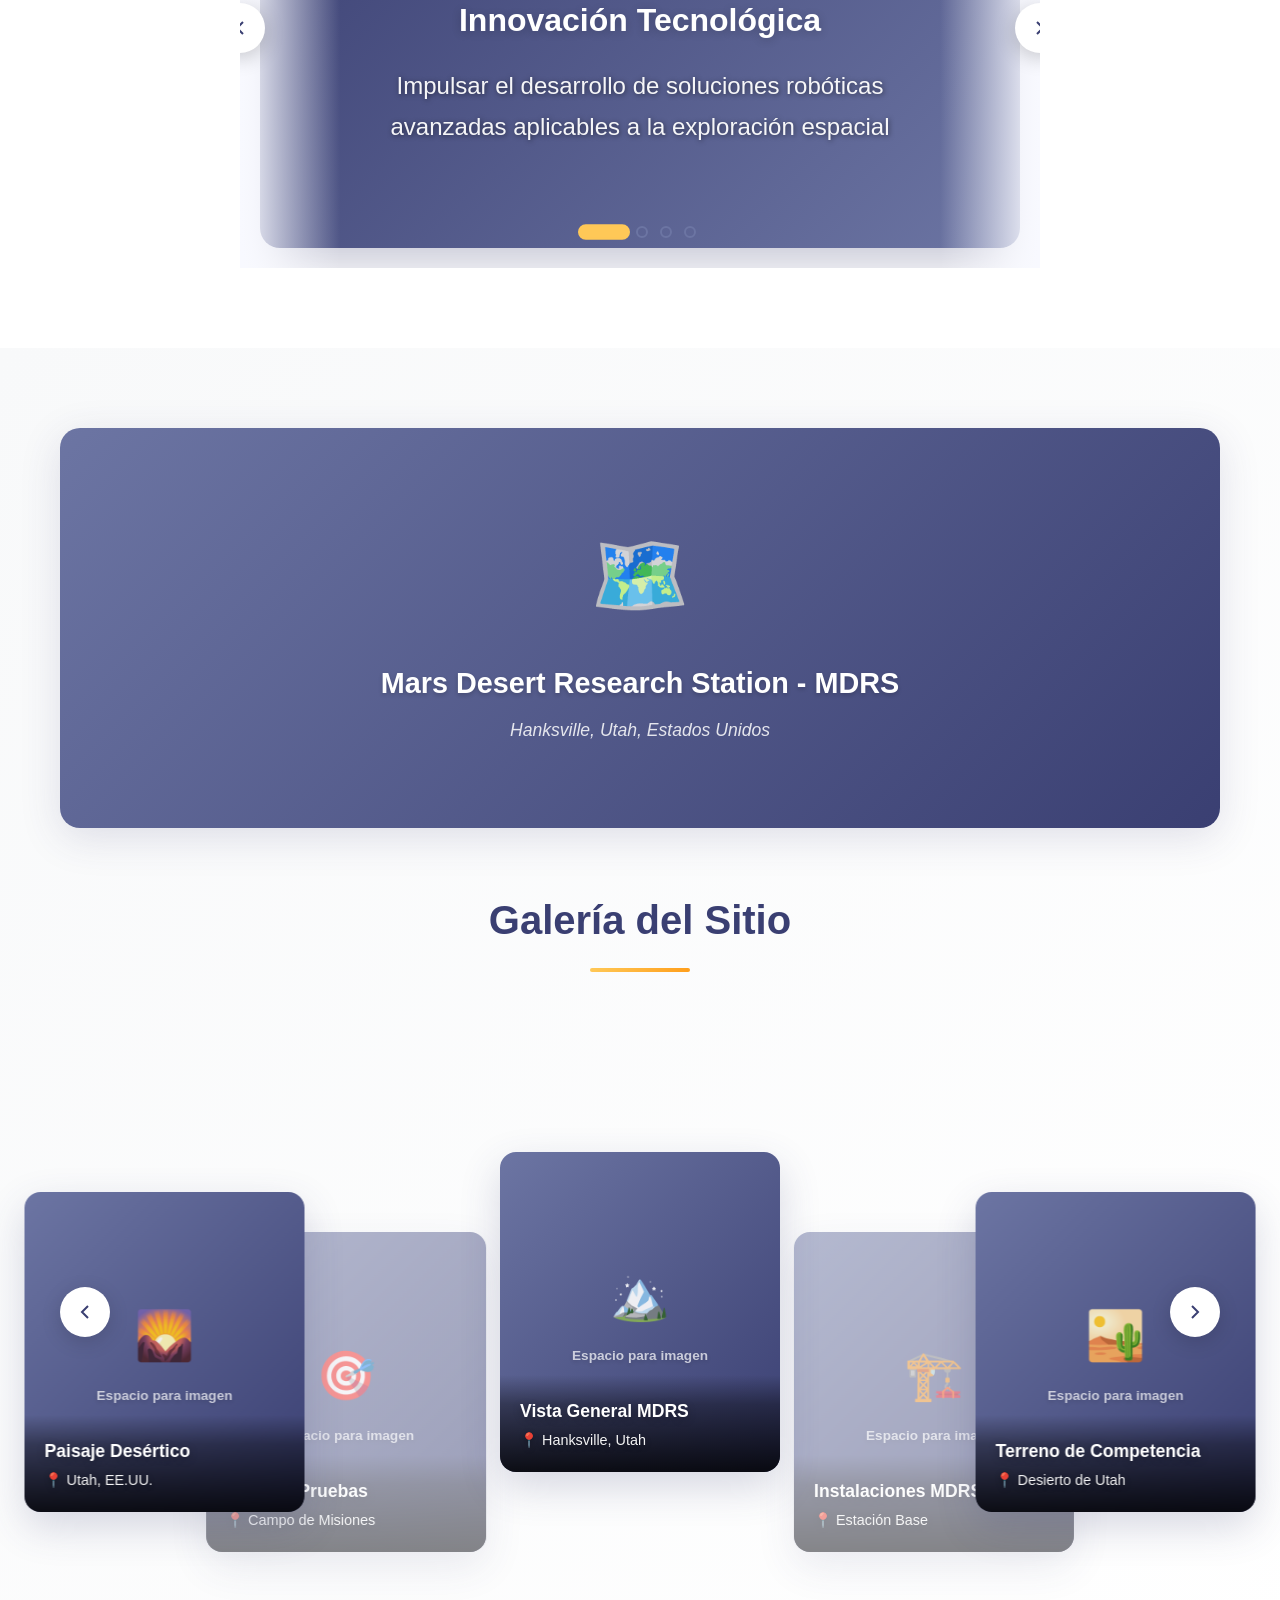
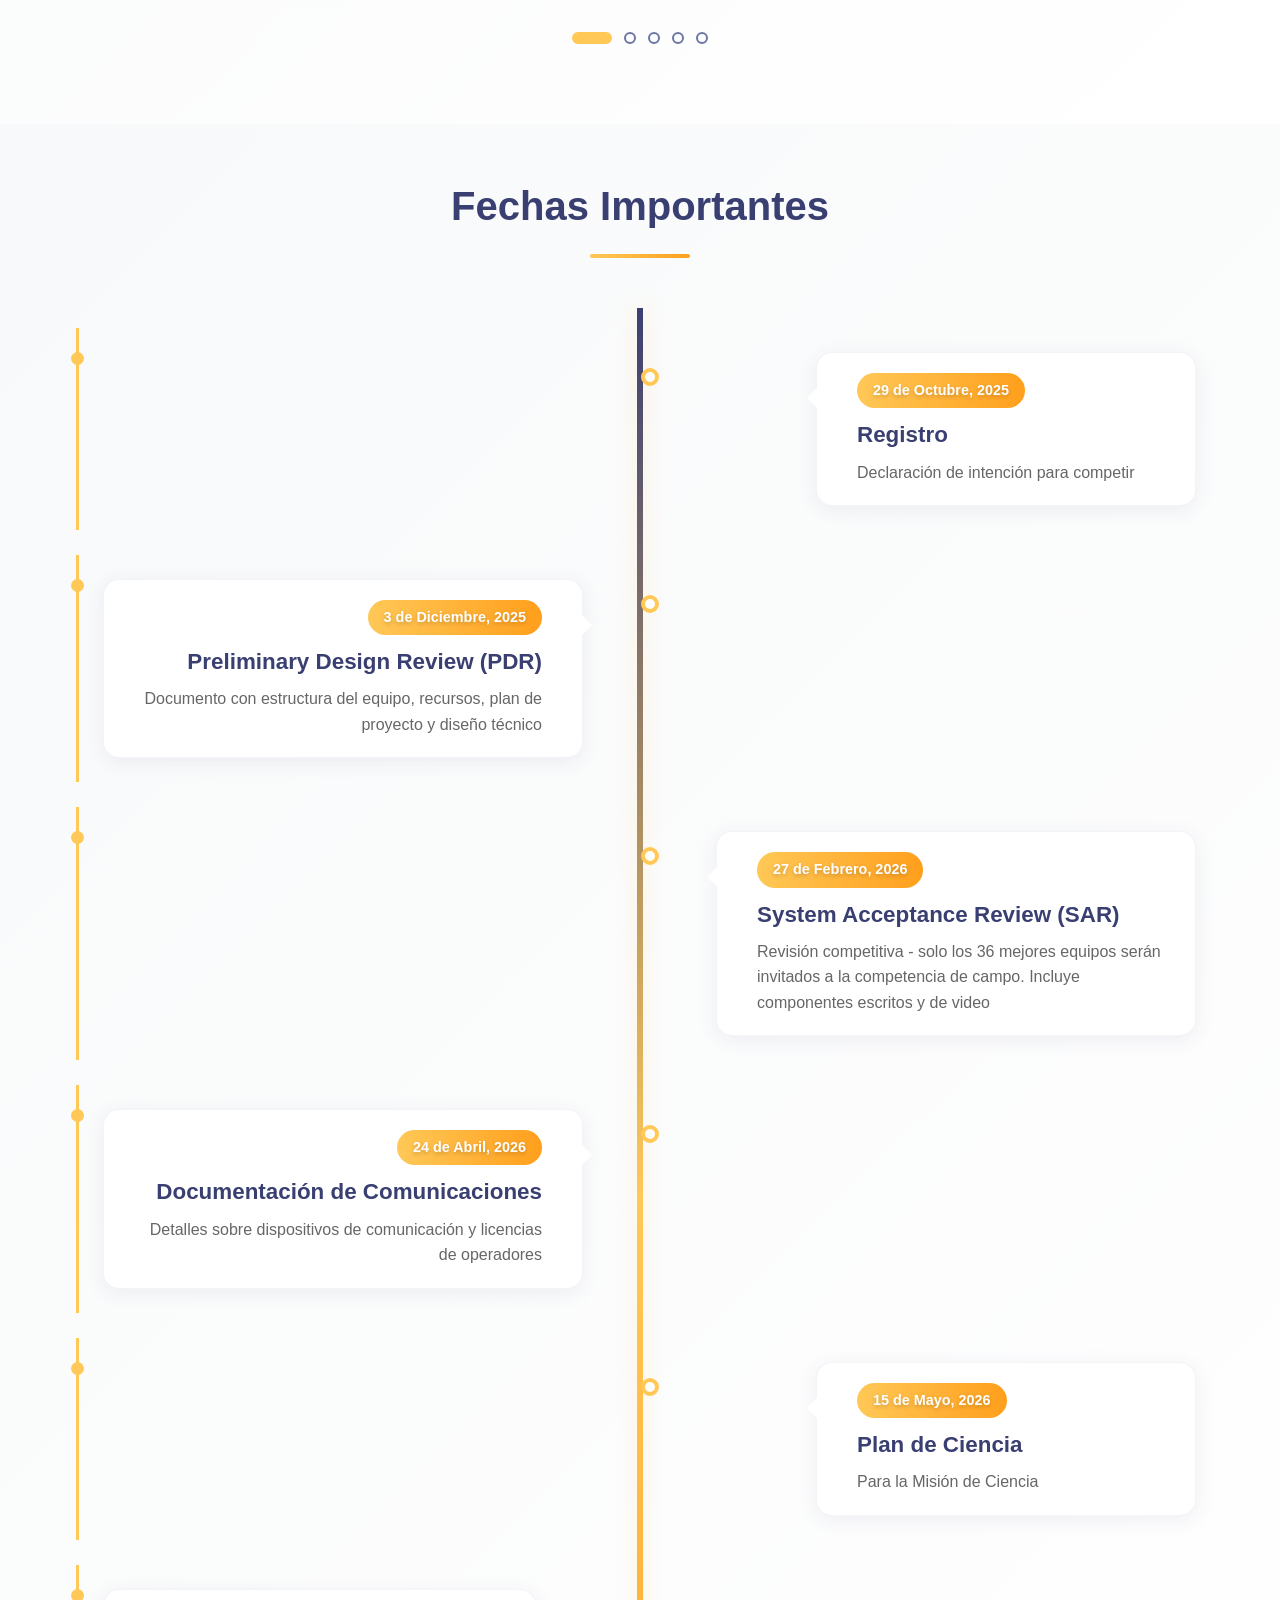
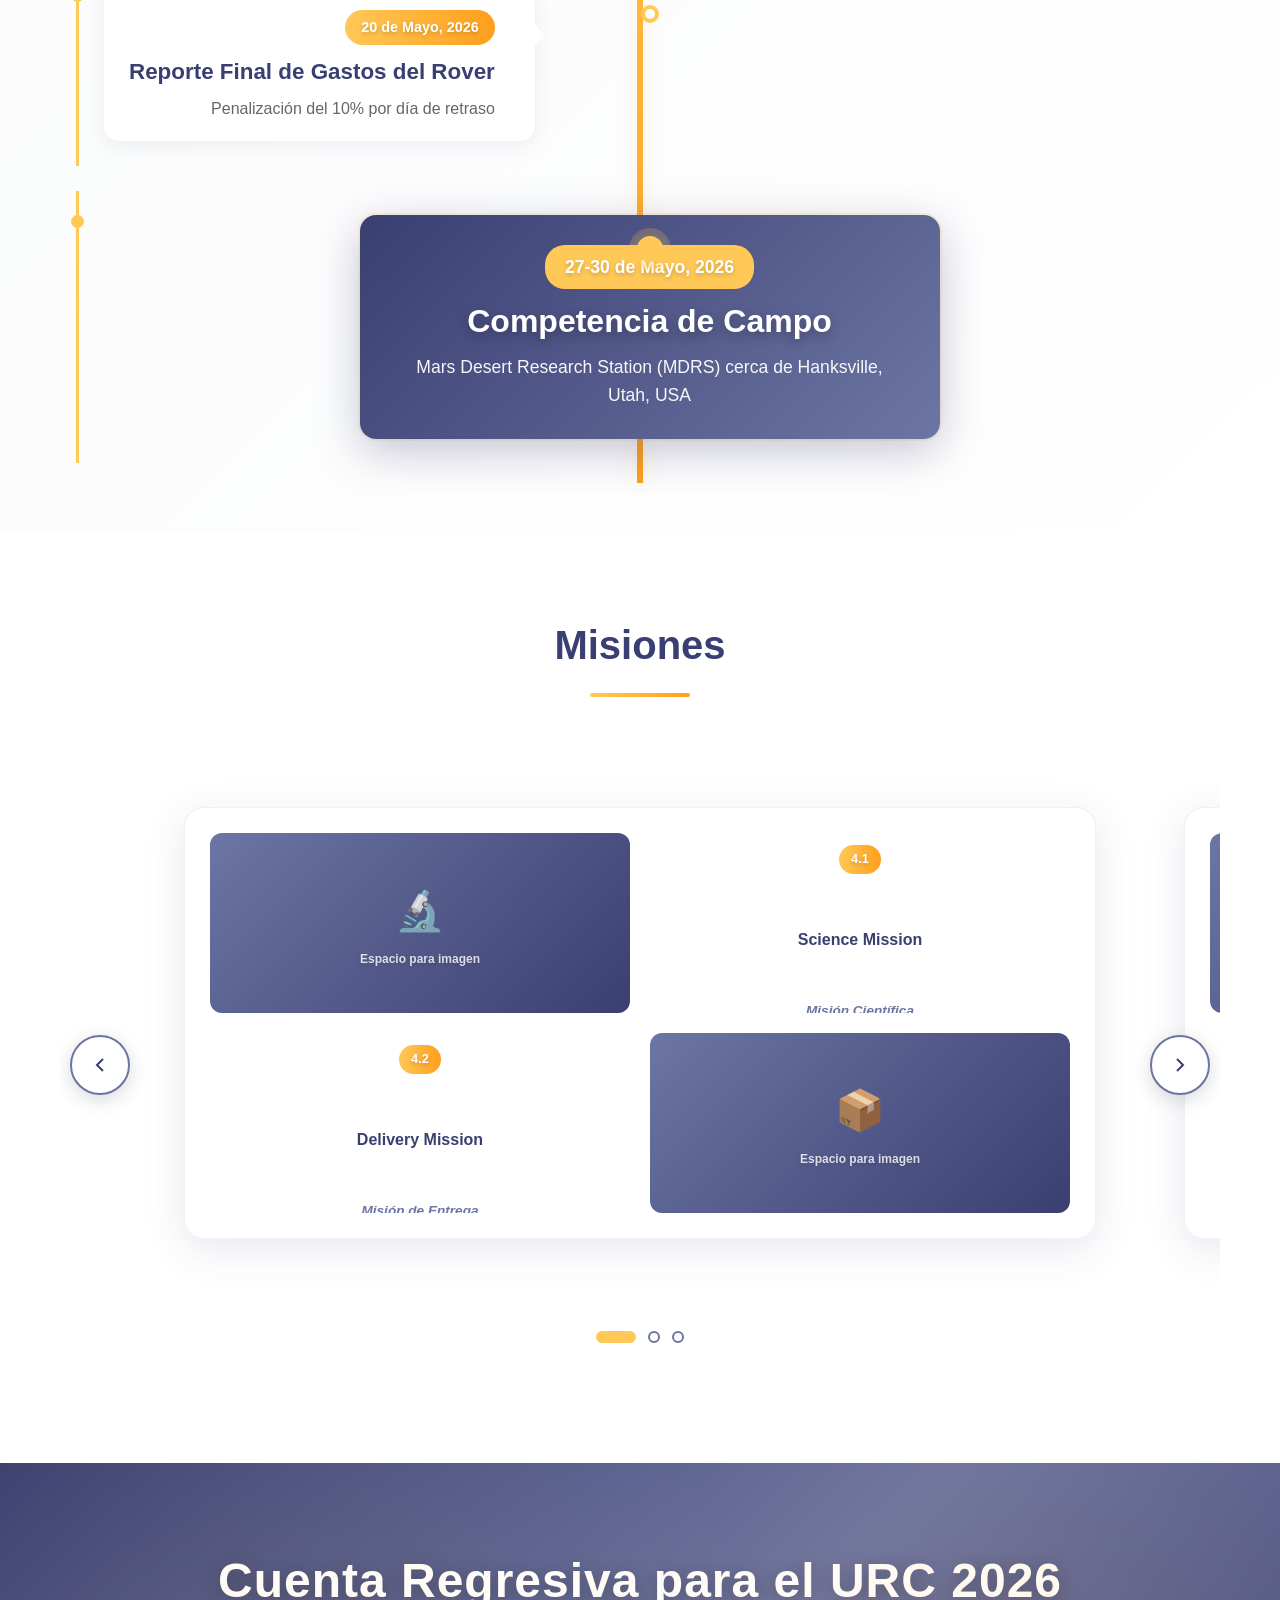
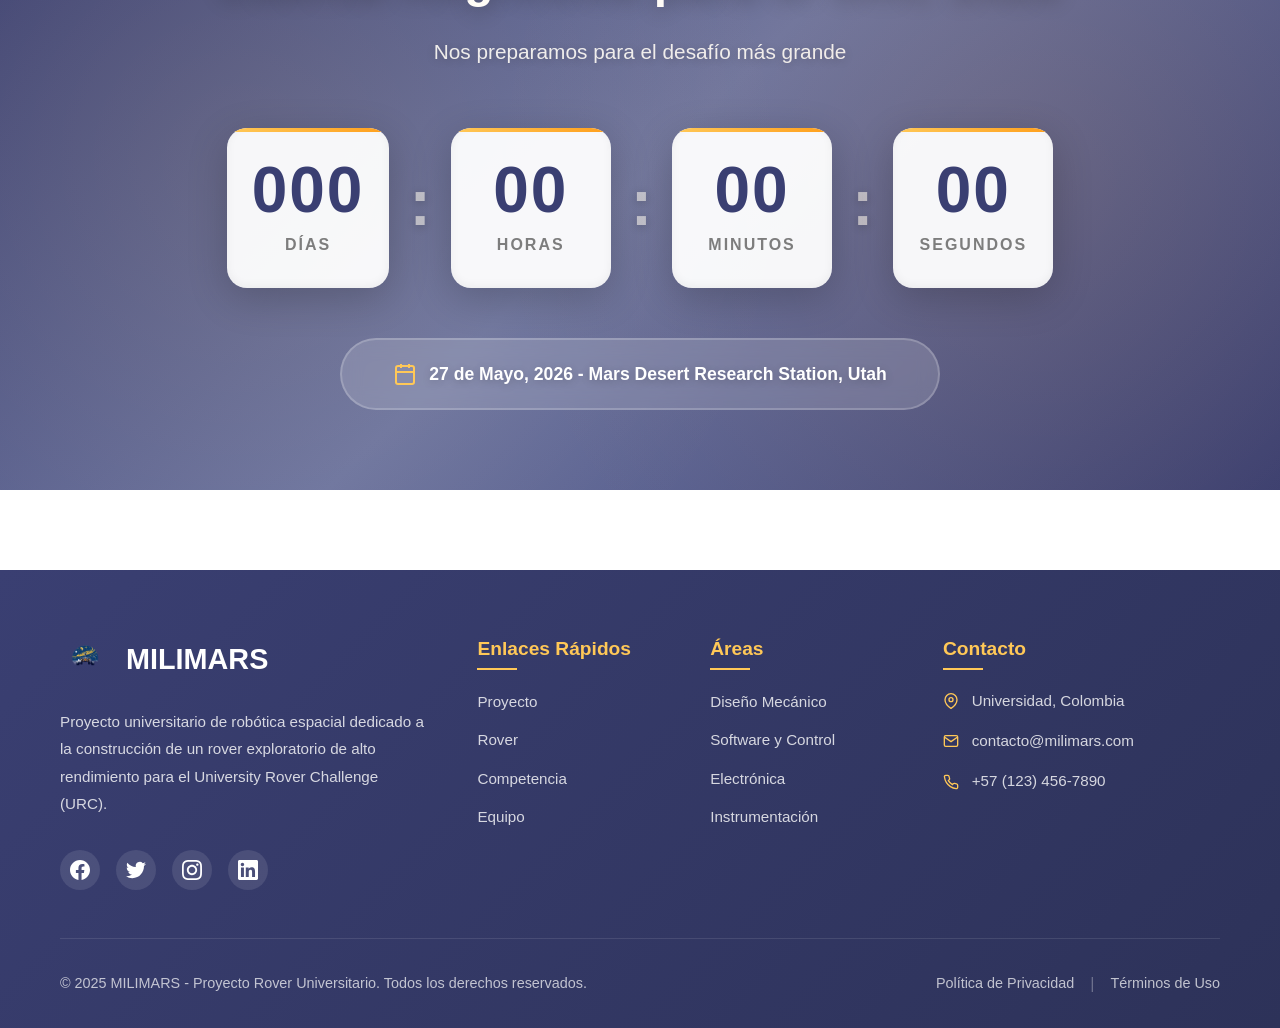
==== commit fc1b342a: "competenciajpcambios2312" ====
--- a/competencia.html
+++ b/competencia.html
@@ -26,8 +26,496 @@
     </header>
 
     <!-- Contenido de la Competencia -->
-    <section>
-        <!-- Aquí irá el contenido específico de la página de Competencia -->
+
+    <!-- Sección: ¿Qué es el URC? -->
+    <section class="urc-intro">
+        <div class="container">
+            <h2 class="section-title">¿Qué es el University Rover Challenge (URC)?</h2>
+            <div class="urc-intro-content">
+                <p class="intro-description">
+                    El <strong>University Rover Challenge</strong>, organizado por la Mars Society, es la competencia anual de robótica
+                    espacial más prestigiosa del mundo para estudiantes universitarios. Reúne a más de <strong>100 equipos de todo
+                    el mundo</strong> con el objetivo de diseñar un rover marciano totalmente funcional. Cada prototipo debe
+                    superar misiones que simulan escenarios reales en Marte, evaluando capacidades críticas en:
+                </p>
+                <ul class="mission-list">
+                    <li>
+                        <span class="mission-icon">🔬</span>
+                        <div class="mission-info">
+                            <h3>Búsqueda de vida microbiana:</h3>
+                            <p>Recolección y análisis de muestras subsuperficiales</p>
+                        </div>
+                    </li>
+                    <li>
+                        <span class="mission-icon">🦾</span>
+                        <div class="mission-info">
+                            <h3>Manipulación de equipos:</h3>
+                            <p>Operaciones diextras en estaciones análogas</p>
+                        </div>
+                    </li>
+                    <li>
+                        <span class="mission-icon">📦</span>
+                        <div class="mission-info">
+                            <h3>Entrega de objetos:</h3>
+                            <p>Navegación en terreno extremo y manejo de cargas</p>
+                        </div>
+                    </li>
+                    <li>
+                        <span class="mission-icon">🗺️</span>
+                        <div class="mission-info">
+                            <h3>Navegación autónoma:</h3>
+                            <p>Reconocimiento de objetivos y desplazamiento sin intervención humana</p>
+                        </div>
+                    </li>
+                </ul>
+            </div>
+        </div>
+    </section>
+
+    <!-- Sección: Objetivos URC -->
+    <section class="urc-objectives">
+        <div class="container">
+            <h2 class="section-title">Objetivos del URC</h2>
+            <div class="carousel-container">
+                <div class="carousel-wrapper">
+                    <div class="carousel-track">
+                        <!-- Slide 1: Innovación Tecnológica -->
+                        <div class="carousel-slide">
+                            <div class="slide-content">
+                                <div class="slide-icon">💡</div>
+                                <h3 class="slide-title">Innovación Tecnológica</h3>
+                                <p class="slide-description">Impulsar el desarrollo de soluciones robóticas avanzadas aplicables a la exploración espacial</p>
+                            </div>
+                        </div>
+
+                        <!-- Slide 2: Formación Práctica -->
+                        <div class="carousel-slide">
+                            <div class="slide-content">
+                                <div class="slide-icon">🎓</div>
+                                <h3 class="slide-title">Formación Práctica</h3>
+                                <p class="slide-description">Proporcionar experiencia real en diseño, construcción y operación de sistemas complejos</p>
+                            </div>
+                        </div>
+
+                        <!-- Slide 3: Competencia Internacional -->
+                        <div class="carousel-slide">
+                            <div class="slide-content">
+                                <div class="slide-icon">🌍</div>
+                                <h3 class="slide-title">Competencia Internacional</h3>
+                                <p class="slide-description">Evaluar el desempeño de los mejores equipos universitarios en condiciones extremadamente desafiantes</p>
+                            </div>
+                        </div>
+
+                        <!-- Slide 4: Simulación Realista -->
+                        <div class="carousel-slide">
+                            <div class="slide-content">
+                                <div class="slide-icon">🔴</div>
+                                <h3 class="slide-title">Simulación Realista</h3>
+                                <p class="slide-description">Replicar misiones marcianas en un entorno análogo utilizado por investigadores y astronautas</p>
+                            </div>
+                        </div>
+                    </div>
+                </div>
+
+                <!-- Controles del carrusel -->
+                <button class="carousel-btn carousel-btn-prev" aria-label="Anterior">
+                    <svg width="24" height="24" viewBox="0 0 24 24" fill="none" stroke="currentColor" stroke-width="2">
+                        <polyline points="15 18 9 12 15 6"></polyline>
+                    </svg>
+                </button>
+                <button class="carousel-btn carousel-btn-next" aria-label="Siguiente">
+                    <svg width="24" height="24" viewBox="0 0 24 24" fill="none" stroke="currentColor" stroke-width="2">
+                        <polyline points="9 18 15 12 9 6"></polyline>
+                    </svg>
+                </button>
+
+                <!-- Indicadores -->
+                <div class="carousel-indicators">
+                    <button class="indicator" data-slide="0"></button>
+                    <button class="indicator" data-slide="1"></button>
+                    <button class="indicator" data-slide="2"></button>
+                    <button class="indicator" data-slide="3"></button>
+                </div>
+            </div>
+        </div>
+    </section>
+
+    <!-- Sección: Ubicación de la Competencia -->
+    <section class="urc-location">
+        <div class="container">
+            <!-- Imagen del mapa en la parte superior -->
+            <div class="location-map-image">
+                <div class="map-placeholder">
+                    <span class="map-icon">🗺️</span>
+                    <p>Mars Desert Research Station - MDRS</p>
+                    <span class="map-note">Hanksville, Utah, Estados Unidos</span>
+                </div>
+                <!-- Para agregar tu imagen del mapa, reemplaza map-placeholder con:
+                <img src="images/mapa-mdrs.jpg" alt="Mapa MDRS" class="map-image">
+                -->
+            </div>
+
+            <h2 class="location-title">Galería del Sitio</h2>
+
+            <!-- Carrusel en forma de V -->
+            <div class="v-carousel-container">
+                <button class="v-carousel-btn v-carousel-prev" aria-label="Anterior">
+                    <svg width="24" height="24" viewBox="0 0 24 24" fill="none" stroke="currentColor" stroke-width="2">
+                        <polyline points="15 18 9 12 15 6"></polyline>
+                    </svg>
+                </button>
+
+                <div class="v-carousel-wrapper">
+                    <div class="v-carousel-track">
+                        <!-- Card 1 -->
+                        <div class="v-card">
+                            <div class="v-card-inner">
+                                <div class="v-card-image">
+                                    <div class="v-image-placeholder">
+                                        <span class="v-placeholder-icon">🏔️</span>
+                                        <p>Espacio para imagen</p>
+                                    </div>
+                                    <!-- Reemplazar con: <img src="images/vista1.jpg" alt="Vista General"> -->
+                                    <div class="v-card-overlay">
+                                        <h3 class="v-overlay-title">Vista General MDRS</h3>
+                                        <p class="v-overlay-location">📍 Hanksville, Utah</p>
+                                    </div>
+                                </div>
+                                <button class="v-favorite-btn">
+                                    <svg width="20" height="20" viewBox="0 0 24 24" fill="none" stroke="currentColor" stroke-width="2">
+                                        <path d="M20.84 4.61a5.5 5.5 0 0 0-7.78 0L12 5.67l-1.06-1.06a5.5 5.5 0 0 0-7.78 7.78l1.06 1.06L12 21.23l7.78-7.78 1.06-1.06a5.5 5.5 0 0 0 0-7.78z"></path>
+                                    </svg>
+                                </button>
+                            </div>
+                        </div>
+
+                        <!-- Card 2 -->
+                        <div class="v-card">
+                            <div class="v-card-inner">
+                                <div class="v-card-image">
+                                    <div class="v-image-placeholder">
+                                        <span class="v-placeholder-icon">🏜️</span>
+                                        <p>Espacio para imagen</p>
+                                    </div>
+                                    <div class="v-card-overlay">
+                                        <h3 class="v-overlay-title">Terreno de Competencia</h3>
+                                        <p class="v-overlay-location">📍 Desierto de Utah</p>
+                                    </div>
+                                </div>
+                                <button class="v-favorite-btn">
+                                    <svg width="20" height="20" viewBox="0 0 24 24" fill="none" stroke="currentColor" stroke-width="2">
+                                        <path d="M20.84 4.61a5.5 5.5 0 0 0-7.78 0L12 5.67l-1.06-1.06a5.5 5.5 0 0 0-7.78 7.78l1.06 1.06L12 21.23l7.78-7.78 1.06-1.06a5.5 5.5 0 0 0 0-7.78z"></path>
+                                    </svg>
+                                </button>
+                            </div>
+                        </div>
+
+                        <!-- Card 3 -->
+                        <div class="v-card">
+                            <div class="v-card-inner">
+                                <div class="v-card-image">
+                                    <div class="v-image-placeholder">
+                                        <span class="v-placeholder-icon">🏗️</span>
+                                        <p>Espacio para imagen</p>
+                                    </div>
+                                    <div class="v-card-overlay">
+                                        <h3 class="v-overlay-title">Instalaciones MDRS</h3>
+                                        <p class="v-overlay-location">📍 Estación Base</p>
+                                    </div>
+                                </div>
+                                <button class="v-favorite-btn">
+                                    <svg width="20" height="20" viewBox="0 0 24 24" fill="none" stroke="currentColor" stroke-width="2">
+                                        <path d="M20.84 4.61a5.5 5.5 0 0 0-7.78 0L12 5.67l-1.06-1.06a5.5 5.5 0 0 0-7.78 7.78l1.06 1.06L12 21.23l7.78-7.78 1.06-1.06a5.5 5.5 0 0 0 0-7.78z"></path>
+                                    </svg>
+                                </button>
+                            </div>
+                        </div>
+
+                        <!-- Card 4 -->
+                        <div class="v-card">
+                            <div class="v-card-inner">
+                                <div class="v-card-image">
+                                    <div class="v-image-placeholder">
+                                        <span class="v-placeholder-icon">🎯</span>
+                                        <p>Espacio para imagen</p>
+                                    </div>
+                                    <div class="v-card-overlay">
+                                        <h3 class="v-overlay-title">Zona de Pruebas</h3>
+                                        <p class="v-overlay-location">📍 Campo de Misiones</p>
+                                    </div>
+                                </div>
+                                <button class="v-favorite-btn">
+                                    <svg width="20" height="20" viewBox="0 0 24 24" fill="none" stroke="currentColor" stroke-width="2">
+                                        <path d="M20.84 4.61a5.5 5.5 0 0 0-7.78 0L12 5.67l-1.06-1.06a5.5 5.5 0 0 0-7.78 7.78l1.06 1.06L12 21.23l7.78-7.78 1.06-1.06a5.5 5.5 0 0 0 0-7.78z"></path>
+                                    </svg>
+                                </button>
+                            </div>
+                        </div>
+
+                        <!-- Card 5 -->
+                        <div class="v-card">
+                            <div class="v-card-inner">
+                                <div class="v-card-image">
+                                    <div class="v-image-placeholder">
+                                        <span class="v-placeholder-icon">🌄</span>
+                                        <p>Espacio para imagen</p>
+                                    </div>
+                                    <div class="v-card-overlay">
+                                        <h3 class="v-overlay-title">Paisaje Desértico</h3>
+                                        <p class="v-overlay-location">📍 Utah, EE.UU.</p>
+                                    </div>
+                                </div>
+                                <button class="v-favorite-btn">
+                                    <svg width="20" height="20" viewBox="0 0 24 24" fill="none" stroke="currentColor" stroke-width="2">
+                                        <path d="M20.84 4.61a5.5 5.5 0 0 0-7.78 0L12 5.67l-1.06-1.06a5.5 5.5 0 0 0-7.78 7.78l1.06 1.06L12 21.23l7.78-7.78 1.06-1.06a5.5 5.5 0 0 0 0-7.78z"></path>
+                                    </svg>
+                                </button>
+                            </div>
+                        </div>
+                    </div>
+                </div>
+
+                <button class="v-carousel-btn v-carousel-next" aria-label="Siguiente">
+                    <svg width="24" height="24" viewBox="0 0 24 24" fill="none" stroke="currentColor" stroke-width="2">
+                        <polyline points="9 18 15 12 9 6"></polyline>
+                    </svg>
+                </button>
+            </div>
+
+            <!-- Indicadores de puntos -->
+            <div class="v-carousel-dots">
+                <button class="v-dot active" data-index="0"></button>
+                <button class="v-dot" data-index="1"></button>
+                <button class="v-dot" data-index="2"></button>
+                <button class="v-dot" data-index="3"></button>
+                <button class="v-dot" data-index="4"></button>
+            </div>
+        </div>
+    </section>
+
+    <!-- Sección: Fechas Importantes -->
+    <section class="urc-timeline">
+        <div class="container">
+            <h2 class="section-title">Fechas Importantes</h2>
+
+            <div class="timeline-container">
+                <!-- Timeline Item 1 - Derecha -->
+                <div class="timeline-item timeline-right">
+                    <div class="timeline-content">
+                        <div class="timeline-date">29 de Octubre, 2025</div>
+                        <h3 class="timeline-title">Registro</h3>
+                        <p class="timeline-description">Declaración de intención para competir</p>
+                    </div>
+                    <div class="timeline-marker"></div>
+                </div>
+
+                <!-- Timeline Item 2 - Izquierda -->
+                <div class="timeline-item timeline-left">
+                    <div class="timeline-content">
+                        <div class="timeline-date">3 de Diciembre, 2025</div>
+                        <h3 class="timeline-title">Preliminary Design Review (PDR)</h3>
+                        <p class="timeline-description">Documento con estructura del equipo, recursos, plan de proyecto y diseño técnico</p>
+                    </div>
+                    <div class="timeline-marker"></div>
+                </div>
+
+                <!-- Timeline Item 3 - Derecha -->
+                <div class="timeline-item timeline-right">
+                    <div class="timeline-content">
+                        <div class="timeline-date">27 de Febrero, 2026</div>
+                        <h3 class="timeline-title">System Acceptance Review (SAR)</h3>
+                        <p class="timeline-description">Revisión competitiva - solo los 36 mejores equipos serán invitados a la competencia de campo. Incluye componentes escritos y de video</p>
+                    </div>
+                    <div class="timeline-marker"></div>
+                </div>
+
+                <!-- Timeline Item 4 - Izquierda -->
+                <div class="timeline-item timeline-left">
+                    <div class="timeline-content">
+                        <div class="timeline-date">24 de Abril, 2026</div>
+                        <h3 class="timeline-title">Documentación de Comunicaciones</h3>
+                        <p class="timeline-description">Detalles sobre dispositivos de comunicación y licencias de operadores</p>
+                    </div>
+                    <div class="timeline-marker"></div>
+                </div>
+
+                <!-- Timeline Item 5 - Derecha -->
+                <div class="timeline-item timeline-right">
+                    <div class="timeline-content">
+                        <div class="timeline-date">15 de Mayo, 2026</div>
+                        <h3 class="timeline-title">Plan de Ciencia</h3>
+                        <p class="timeline-description">Para la Misión de Ciencia</p>
+                    </div>
+                    <div class="timeline-marker"></div>
+                </div>
+
+                <!-- Timeline Item 6 - Izquierda -->
+                <div class="timeline-item timeline-left">
+                    <div class="timeline-content">
+                        <div class="timeline-date">20 de Mayo, 2026</div>
+                        <h3 class="timeline-title">Reporte Final de Gastos del Rover</h3>
+                        <p class="timeline-description">Penalización del 10% por día de retraso</p>
+                    </div>
+                    <div class="timeline-marker"></div>
+                </div>
+
+                <!-- Timeline Item 7 - Competencia (Centro destacado) -->
+                <div class="timeline-item timeline-highlight">
+                    <div class="timeline-content timeline-content-highlight">
+                        <div class="timeline-date timeline-date-highlight">27-30 de Mayo, 2026</div>
+                        <h3 class="timeline-title timeline-title-highlight">Competencia de Campo</h3>
+                        <p class="timeline-description">Mars Desert Research Station (MDRS) cerca de Hanksville, Utah, USA</p>
+                    </div>
+                    <div class="timeline-marker timeline-marker-highlight"></div>
+                </div>
+            </div>
+        </div>
+    </section>
+
+    <!-- Sección: Misiones -->
+    <section class="urc-missions">
+        <div class="container">
+            <h2 class="section-title">Misiones</h2>
+
+            <div class="missions-carousel-container">
+                <div class="missions-carousel-track">
+                    <!-- Slide 1: Misiones 1 y 2 -->
+                    <div class="missions-slide">
+                        <div class="missions-grid">
+                            <!-- Misión 1: Fila superior - Imagen izquierda, texto derecha -->
+                            <div class="mission-image-placeholder">
+                                <span class="mission-placeholder-icon">🔬</span>
+                                <p>Espacio para imagen</p>
+                            </div>
+                            <div class="mission-content">
+                                <div class="mission-number">4.1</div>
+                                <h3 class="mission-title">Science Mission</h3>
+                                <h4 class="mission-subtitle">Misión Científica</h4>
+                                <p class="mission-description">Objetivo: búsqueda de vida microbiana. Recolección de muestras subsuperficiales (10cm profundidad, 5g mínimo). Instrumentación a bordo: Detección de vida y segunda capacidad científica. Documentación requerida (panoramas, coordenadas GNSS, perfiles). Sistema de caché para muestras.</p>
+                            </div>
+
+                            <!-- Misión 2: Fila inferior - Texto izquierda, imagen derecha -->
+                            <div class="mission-content">
+                                <div class="mission-number">4.2</div>
+                                <h3 class="mission-title">Delivery Mission</h3>
+                                <h4 class="mission-subtitle">Misión de Entrega</h4>
+                                <p class="mission-description">Navegación en terreno difícil (hasta 1km). Tareas: Seguir rutas marcadas, abrir cajas, recoger y entregar objetos (hasta 5kg), leer señales, búsqueda de equipos. Uso opcional del drone.</p>
+                            </div>
+                            <div class="mission-image-placeholder">
+                                <span class="mission-placeholder-icon">📦</span>
+                                <p>Espacio para imagen</p>
+                            </div>
+                        </div>
+                    </div>
+
+                    <!-- Slide 2: Misiones 3 y 4 -->
+                    <div class="missions-slide">
+                        <div class="missions-grid">
+                            <!-- Misión 3: Fila superior - Imagen izquierda, texto derecha -->
+                            <div class="mission-image-placeholder">
+                                <span class="mission-placeholder-icon">🔧</span>
+                                <p>Espacio para imagen</p>
+                            </div>
+                            <div class="mission-content">
+                                <div class="mission-number">4.3</div>
+                                <h3 class="mission-title">Equipment Servicing Mission</h3>
+                                <h4 class="mission-subtitle">Misión de Mantenimiento</h4>
+                                <p class="mission-description">Operaciones en lander simulado. Tareas dextras: Inserción de tubos de muestra, apertura de paneles, tipeo autónomo en teclado, conexión USB y lectura de datos, conexión de mangueras, manipulación de válvulas y controles.</p>
+                            </div>
+
+                            <!-- Misión 4: Fila inferior - Texto izquierda, imagen derecha -->
+                            <div class="mission-content">
+                                <div class="mission-number">4.4</div>
+                                <h3 class="mission-title">Autonomous Navigation Mission</h3>
+                                <h4 class="mission-subtitle">Navegación Autónoma</h4>
+                                <p class="mission-description">2 ubicaciones solo por GNSS. 2 postes con marcadores ArUco. 3 objetos para detección (martillo naranja, pico, botella). LED indicador (Rojo: autónomo, Azul: teleoperado, Verde: objetivo alcanzado). Distancia máxima: 2km en 30 minutos.</p>
+                            </div>
+                            <div class="mission-image-placeholder">
+                                <span class="mission-placeholder-icon">🤖</span>
+                                <p>Espacio para imagen</p>
+                            </div>
+                        </div>
+                    </div>
+
+                    <!-- Slide 3: Misión 5 -->
+                    <div class="missions-slide missions-slide-single">
+                        <div class="mission-single-container">
+                            <div class="mission-image-placeholder">
+                                <span class="mission-placeholder-icon">📋</span>
+                                <p>Espacio para imagen</p>
+                            </div>
+                            <div class="mission-content mission-content-highlight">
+                                <div class="mission-number">4.5</div>
+                                <h3 class="mission-title">System Acceptance Review</h3>
+                                <h4 class="mission-subtitle">SAR</h4>
+                                <p class="mission-description">Vale 100 puntos. Componentes escritos y en video.</p>
+                            </div>
+                        </div>
+                    </div>
+                </div>
+
+                <!-- Controles del carrusel -->
+                <button class="missions-carousel-btn missions-carousel-prev" aria-label="Anterior">
+                    <svg width="24" height="24" viewBox="0 0 24 24" fill="none" stroke="currentColor" stroke-width="2">
+                        <polyline points="15 18 9 12 15 6"></polyline>
+                    </svg>
+                </button>
+                <button class="missions-carousel-btn missions-carousel-next" aria-label="Siguiente">
+                    <svg width="24" height="24" viewBox="0 0 24 24" fill="none" stroke="currentColor" stroke-width="2">
+                        <polyline points="9 18 15 12 9 6"></polyline>
+                    </svg>
+                </button>
+
+                <!-- Indicadores -->
+                <div class="missions-carousel-dots">
+                    <button class="missions-dot active" data-slide="0" aria-label="Ir a slide 1"></button>
+                    <button class="missions-dot" data-slide="1" aria-label="Ir a slide 2"></button>
+                    <button class="missions-dot" data-slide="2" aria-label="Ir a slide 3"></button>
+                </div>
+            </div>
+        </div>
+    </section>
+
+    <!-- Sección: Temporizador Cuenta Regresiva -->
+    <section class="urc-countdown">
+        <div class="countdown-background">
+            <div class="container">
+                <h2 class="countdown-title">Cuenta Regresiva para el URC 2026</h2>
+                <p class="countdown-subtitle">Nos preparamos para el desafío más grande</p>
+
+                <div class="countdown-timer">
+                    <div class="time-unit">
+                        <div class="time-value" id="days">000</div>
+                        <div class="time-label">Días</div>
+                    </div>
+                    <div class="time-separator">:</div>
+                    <div class="time-unit">
+                        <div class="time-value" id="hours">00</div>
+                        <div class="time-label">Horas</div>
+                    </div>
+                    <div class="time-separator">:</div>
+                    <div class="time-unit">
+                        <div class="time-value" id="minutes">00</div>
+                        <div class="time-label">Minutos</div>
+                    </div>
+                    <div class="time-separator">:</div>
+                    <div class="time-unit">
+                        <div class="time-value" id="seconds">00</div>
+                        <div class="time-label">Segundos</div>
+                    </div>
+                </div>
+
+                <div class="countdown-date">
+                    <svg width="24" height="24" viewBox="0 0 24 24" fill="none" stroke="currentColor" stroke-width="2">
+                        <rect x="3" y="4" width="18" height="18" rx="2" ry="2"></rect>
+                        <line x1="16" y1="2" x2="16" y2="6"></line>
+                        <line x1="8" y1="2" x2="8" y2="6"></line>
+                        <line x1="3" y1="10" x2="21" y2="10"></line>
+                    </svg>
+                    <span>27 de Mayo, 2026 - Mars Desert Research Station, Utah</span>
+                </div>
+            </div>
+        </div>
     </section>
 
     <!-- Footer -->
--- a/css/compentecia.css
+++ b/css/compentecia.css
@@ -0,0 +1,1772 @@
+/* ========================================
+   VARIABLES DE COLORES
+   ======================================== */
+:root {
+    --primary-color: #3A3F72;        /* Azul violáceo oscuro */
+    --secondary-color: #6C75A3;      /* Azul grisáceo */
+    --accent-primary: #FFC857;       /* Amarillo suave */
+    --accent-secondary: #FF9F1C;     /* Naranja pastel */
+    --text-primary: #2B2B2B;         /* Gris oscuro */
+    --text-secondary: #7D7D7D;       /* Gris claro */
+    --background: #FFFFFF;           /* Blanco */
+    --accent-green: #A4D65E;         /* Verde suave */
+}
+
+/* ========================================
+   SECCIÓN: ¿QUÉ ES EL URC?
+   ======================================== */
+.urc-intro {
+    padding: 80px 0;
+    background: linear-gradient(135deg, #f8f9fa 0%, #ffffff 100%);
+}
+
+.section-title {
+    font-size: 2.5rem;
+    color: var(--primary-color);
+    text-align: center;
+    margin-bottom: 50px;
+    font-weight: 700;
+    position: relative;
+    padding-bottom: 20px;
+}
+
+.section-title::after {
+    content: '';
+    position: absolute;
+    bottom: 0;
+    left: 50%;
+    transform: translateX(-50%);
+    width: 100px;
+    height: 4px;
+    background: linear-gradient(90deg, var(--accent-primary) 0%, var(--accent-secondary) 100%);
+    border-radius: 2px;
+}
+
+.urc-intro-content {
+    max-width: 900px;
+    margin: 0 auto;
+    background: var(--background);
+    padding: 40px;
+    border-radius: 16px;
+    box-shadow: 0 10px 40px rgba(58, 63, 114, 0.1);
+}
+
+.intro-description {
+    font-size: 1.1rem;
+    line-height: 1.8;
+    color: var(--text-primary);
+    margin-bottom: 30px;
+    text-align: justify;
+}
+
+.intro-description strong {
+    color: var(--primary-color);
+    font-weight: 600;
+}
+
+.mission-list {
+    list-style: none;
+    padding: 0;
+    margin: 0;
+    display: grid;
+    gap: 20px;
+}
+
+.mission-list li {
+    display: flex;
+    align-items: flex-start;
+    gap: 15px;
+    padding: 20px;
+    background: linear-gradient(135deg, #f8f9fa 0%, #ffffff 100%);
+    border-radius: 12px;
+    border-left: 4px solid var(--accent-primary);
+    transition: all 0.3s ease;
+}
+
+.mission-list li:hover {
+    transform: translateX(10px);
+    box-shadow: 0 5px 20px rgba(255, 200, 87, 0.2);
+}
+
+.mission-icon {
+    font-size: 2rem;
+    flex-shrink: 0;
+}
+
+.mission-info h3 {
+    font-size: 1.1rem;
+    color: var(--secondary-color);
+    font-weight: 600;
+    margin: 0 0 5px 0;
+}
+
+.mission-info p {
+    font-size: 0.95rem;
+    color: var(--text-secondary);
+    margin: 0;
+    line-height: 1.6;
+}
+
+/* ========================================
+   SECCIÓN: OBJETIVOS URC - CARRUSEL
+   ======================================== */
+.urc-objectives {
+    padding: 80px 0;
+    background: var(--background);
+}
+
+.carousel-container {
+    position: relative;
+    max-width: 800px;
+    margin: 0 auto;
+    padding: 20px;
+}
+
+.carousel-wrapper {
+    overflow: hidden;
+    border-radius: 20px;
+    background: linear-gradient(135deg, var(--primary-color) 0%, var(--secondary-color) 100%);
+    box-shadow: 0 15px 50px rgba(58, 63, 114, 0.3);
+}
+
+.carousel-track {
+    display: flex;
+    transition: transform 1s cubic-bezier(0.4, 0, 0.2, 1);
+    width: 100%;
+}
+
+.carousel-slide {
+    min-width: 100%;
+    flex-shrink: 0;
+    padding: 60px 40px;
+    display: flex;
+    align-items: center;
+    justify-content: center;
+    box-sizing: border-box;
+}
+
+.slide-content {
+    text-align: center;
+    max-width: 600px;
+}
+
+.slide-icon {
+    font-size: 4rem;
+    margin-bottom: 25px;
+    animation: float 3s ease-in-out infinite;
+}
+
+@keyframes float {
+    0%, 100% {
+        transform: translateY(0);
+    }
+    50% {
+        transform: translateY(-10px);
+    }
+}
+
+.slide-title {
+    font-size: 2rem;
+    color: var(--background);
+    font-weight: 700;
+    margin: 0 0 20px 0;
+    text-shadow: 0 2px 10px rgba(0, 0, 0, 0.2);
+}
+
+.slide-description {
+    font-size: 1.15rem;
+    color: rgba(255, 255, 255, 0.95);
+    line-height: 1.7;
+    margin: 0;
+}
+
+/* Botones de navegación */
+.carousel-btn {
+    position: absolute;
+    top: 50%;
+    transform: translateY(-50%);
+    background: var(--background);
+    border: none;
+    width: 50px;
+    height: 50px;
+    border-radius: 50%;
+    display: flex;
+    align-items: center;
+    justify-content: center;
+    cursor: pointer;
+    transition: all 0.3s ease;
+    box-shadow: 0 5px 20px rgba(0, 0, 0, 0.2);
+    z-index: 10;
+}
+
+.carousel-btn:hover {
+    background: var(--accent-primary);
+    transform: translateY(-50%) scale(1.1);
+}
+
+.carousel-btn svg {
+    color: var(--primary-color);
+}
+
+.carousel-btn:hover svg {
+    color: var(--background);
+}
+
+.carousel-btn-prev {
+    left: -25px;
+}
+
+.carousel-btn-next {
+    right: -25px;
+}
+
+/* Indicadores */
+.carousel-indicators {
+    display: flex;
+    justify-content: center;
+    gap: 12px;
+    margin-top: 30px;
+}
+
+.indicator {
+    width: 12px !important;
+    height: 12px;
+    border-radius: 50%;
+    border: 2px solid var(--secondary-color);
+    background: transparent;
+    cursor: pointer;
+    transition: all 0.3s ease;
+    padding: 0;
+}
+
+.indicator:hover:not(.active) {
+    background: var(--accent-secondary);
+    border-color: var(--accent-secondary);
+    transform: scale(1.2);
+}
+
+.indicator.active {
+    background: var(--accent-primary) !important;
+    border-color: var(--accent-primary) !important;
+    width: 40px !important;
+    border-radius: 6px !important;
+}
+
+/* ========================================
+   SECCIÓN: UBICACIÓN DE LA COMPETENCIA
+   ======================================== */
+.urc-location {
+    padding: 80px 0;
+    background: linear-gradient(135deg, #f8f9fa 0%, #ffffff 100%);
+}
+
+/* Mapa de ubicación */
+.location-map-image {
+    width: 100%;
+    max-width: 1200px;
+    margin: 0 auto 60px;
+    border-radius: 20px;
+    overflow: hidden;
+    box-shadow: 0 10px 40px rgba(58, 63, 114, 0.15);
+}
+
+.map-placeholder {
+    width: 100%;
+    height: 400px;
+    background: linear-gradient(135deg, var(--secondary-color) 0%, var(--primary-color) 100%);
+    display: flex;
+    flex-direction: column;
+    align-items: center;
+    justify-content: center;
+    color: var(--background);
+    position: relative;
+}
+
+.map-icon {
+    font-size: 5rem;
+    margin-bottom: 20px;
+    opacity: 0.9;
+}
+
+.map-placeholder p {
+    font-size: 1.8rem;
+    font-weight: 700;
+    margin: 0 0 10px 0;
+    text-shadow: 0 2px 4px rgba(0, 0, 0, 0.2);
+}
+
+.map-note {
+    font-size: 1.1rem;
+    opacity: 0.85;
+    font-style: italic;
+}
+
+/* Título de galería */
+.location-title {
+    font-size: 2.5rem;
+    color: var(--primary-color);
+    text-align: center;
+    margin: 0 0 50px 0;
+    font-weight: 700;
+    position: relative;
+    padding-bottom: 20px;
+}
+
+.location-title::after {
+    content: '';
+    position: absolute;
+    bottom: 0;
+    left: 50%;
+    transform: translateX(-50%);
+    width: 100px;
+    height: 4px;
+    background: linear-gradient(90deg, var(--accent-primary) 0%, var(--accent-secondary) 100%);
+    border-radius: 2px;
+}
+
+/* V-Carousel Container */
+.v-carousel-container {
+    position: relative;
+    max-width: 1400px;
+    margin: 0 auto;
+    padding: 40px 80px;
+    perspective: 1500px;
+}
+
+.v-carousel-wrapper {
+    position: relative;
+    overflow: visible;
+    padding: 80px 0;
+    height: 500px;
+    display: flex;
+    justify-content: center;
+    align-items: center;
+}
+
+.v-carousel-track {
+    position: relative;
+    width: 100%;
+    height: 100%;
+    transform-style: preserve-3d;
+}
+
+/* V-Cards - Efecto 3D en forma de V */
+.v-card {
+    position: absolute;
+    left: 50%;
+    top: 50%;
+    margin-left: -140px;
+    margin-top: -160px;
+    width: 280px;
+    height: 320px;
+    transform-style: preserve-3d;
+    transition: transform 0.8s cubic-bezier(0.4, 0, 0.2, 1);
+}
+
+.v-card-inner {
+    background: var(--background);
+    border-radius: 16px;
+    overflow: hidden;
+    box-shadow: 0 15px 40px rgba(58, 63, 114, 0.2);
+    position: relative;
+    transition: all 0.4s ease;
+    height: 100%;
+}
+
+.v-card-inner:hover {
+    transform: translateY(-10px);
+    box-shadow: 0 25px 60px rgba(255, 200, 87, 0.4);
+}
+
+/* Card Image */
+.v-card-image {
+    width: 100%;
+    height: 320px;
+    position: relative;
+    overflow: hidden;
+}
+
+.v-image-placeholder {
+    width: 100%;
+    height: 100%;
+    display: flex;
+    flex-direction: column;
+    align-items: center;
+    justify-content: center;
+    background: linear-gradient(135deg, var(--secondary-color) 0%, var(--primary-color) 100%);
+    color: var(--background);
+    transition: all 0.3s ease;
+}
+
+.v-card-inner:hover .v-image-placeholder {
+    background: linear-gradient(135deg, var(--primary-color) 0%, var(--accent-primary) 100%);
+}
+
+.v-placeholder-icon {
+    font-size: 3rem;
+    margin-bottom: 10px;
+    opacity: 0.9;
+}
+
+.v-image-placeholder p {
+    font-size: 0.85rem;
+    font-weight: 600;
+    text-align: center;
+    margin: 0;
+    padding: 0 10px;
+    text-shadow: 0 2px 4px rgba(0, 0, 0, 0.2);
+    opacity: 0.7;
+}
+
+/* Card Overlay - Texto superpuesto sobre la imagen */
+.v-card-overlay {
+    position: absolute;
+    bottom: 0;
+    left: 0;
+    right: 0;
+    background: linear-gradient(to top, rgba(0, 0, 0, 0.85) 0%, rgba(0, 0, 0, 0.4) 70%, transparent 100%);
+    padding: 25px 20px 20px;
+    transform: translateY(0);
+    transition: all 0.3s ease;
+}
+
+.v-card-inner:hover .v-card-overlay {
+    background: linear-gradient(to top, rgba(58, 63, 114, 0.9) 0%, rgba(58, 63, 114, 0.5) 70%, transparent 100%);
+}
+
+.v-overlay-title {
+    font-size: 1.1rem;
+    font-weight: 700;
+    color: var(--background);
+    margin: 0 0 6px 0;
+    line-height: 1.3;
+    text-shadow: 0 2px 8px rgba(0, 0, 0, 0.3);
+}
+
+.v-overlay-location {
+    font-size: 0.9rem;
+    color: rgba(255, 255, 255, 0.95);
+    margin: 0;
+    display: flex;
+    align-items: center;
+    gap: 5px;
+    text-shadow: 0 2px 6px rgba(0, 0, 0, 0.3);
+}
+
+/* Favorite Button */
+.v-favorite-btn {
+    position: absolute;
+    top: 15px;
+    right: 15px;
+    width: 40px;
+    height: 40px;
+    border-radius: 50%;
+    background: rgba(255, 255, 255, 0.95);
+    border: none;
+    display: flex;
+    align-items: center;
+    justify-content: center;
+    cursor: pointer;
+    transition: all 0.3s ease;
+    z-index: 10;
+    opacity: 0;
+    transform: scale(0.8);
+}
+
+.v-card-inner:hover .v-favorite-btn {
+    opacity: 1;
+    transform: scale(1);
+}
+
+.v-favorite-btn:hover {
+    background: var(--accent-primary);
+    transform: scale(1.1);
+}
+
+.v-favorite-btn svg {
+    color: var(--primary-color);
+    transition: all 0.3s ease;
+}
+
+.v-favorite-btn:hover svg {
+    color: var(--background);
+}
+
+/* Carousel Navigation Buttons */
+.v-carousel-btn {
+    position: absolute;
+    top: 50%;
+    transform: translateY(-50%);
+    width: 50px;
+    height: 50px;
+    border-radius: 50%;
+    background: var(--background);
+    border: none;
+    display: flex;
+    align-items: center;
+    justify-content: center;
+    cursor: pointer;
+    transition: all 0.3s ease;
+    box-shadow: 0 5px 20px rgba(0, 0, 0, 0.15);
+    z-index: 20;
+}
+
+.v-carousel-btn:hover {
+    background: var(--accent-primary);
+    transform: translateY(-50%) scale(1.1);
+}
+
+.v-carousel-btn svg {
+    color: var(--primary-color);
+}
+
+.v-carousel-btn:hover svg {
+    color: var(--background);
+}
+
+.v-carousel-prev {
+    left: 0;
+}
+
+.v-carousel-next {
+    right: 0;
+}
+
+/* Carousel Dots */
+.v-carousel-dots {
+    display: flex;
+    justify-content: center;
+    gap: 12px;
+    margin-top: 30px;
+}
+
+.v-dot {
+    width: 12px;
+    height: 12px;
+    border-radius: 50%;
+    border: 2px solid var(--secondary-color);
+    background: transparent;
+    cursor: pointer;
+    transition: all 0.3s ease;
+}
+
+.v-dot:hover:not(.active) {
+    background: var(--accent-secondary);
+    border-color: var(--accent-secondary);
+    transform: scale(1.2);
+}
+
+.v-dot.active {
+    background: var(--accent-primary);
+    border-color: var(--accent-primary);
+    width: 40px;
+    border-radius: 6px;
+}
+
+/* ========================================
+   SECCIÓN: FECHAS IMPORTANTES - TIMELINE
+   ======================================== */
+.urc-timeline {
+    padding: 50px 0;
+    background: linear-gradient(135deg, #f8f9fa 0%, #ffffff 100%);
+    position: relative;
+}
+
+.timeline-container {
+    position: relative;
+    max-width: 1200px;
+    margin: 0 auto;
+    padding: 20px 0;
+}
+
+/* Línea vertical central */
+.timeline-container::before {
+    content: '';
+    position: absolute;
+    left: 50%;
+    top: 0;
+    bottom: 0;
+    width: 6px;
+    background: linear-gradient(180deg,
+        var(--primary-color) 0%,
+        var(--accent-primary) 50%,
+        var(--accent-secondary) 100%);
+    transform: translateX(-50%);
+    box-shadow: 0 0 20px rgba(255, 200, 87, 0.3);
+}
+
+/* Timeline Item Base */
+.timeline-item {
+    position: relative;
+    margin-bottom: 25px;
+    display: flex;
+    align-items: center;
+    min-height: 80px;
+}
+
+/* Items a la izquierda */
+.timeline-left {
+    justify-content: flex-start;
+}
+
+.timeline-left .timeline-content {
+    margin-right: auto;
+    margin-left: 0;
+    padding-right: 40px;
+    text-align: right;
+}
+
+/* Items a la derecha */
+.timeline-right {
+    justify-content: flex-end;
+}
+
+.timeline-right .timeline-content {
+    margin-left: auto;
+    margin-right: 0;
+    padding-left: 40px;
+    text-align: left;
+}
+
+/* Contenido del timeline */
+.timeline-content {
+    background: var(--background);
+    padding: 20px 25px;
+    border-radius: 16px;
+    box-shadow: 0 4px 20px rgba(58, 63, 114, 0.08);
+    max-width: 480px;
+    min-width: 380px;
+    position: relative;
+    transition: all 0.3s cubic-bezier(0.4, 0, 0.2, 1);
+    border: 1px solid rgba(108, 117, 163, 0.08);
+}
+
+.timeline-content:hover {
+    transform: translateY(-5px);
+    box-shadow: 0 8px 30px rgba(255, 200, 87, 0.2), 0 0 0 1px rgba(255, 200, 87, 0.15);
+    border-color: rgba(255, 200, 87, 0.25);
+}
+
+/* Flecha hacia la línea */
+.timeline-left .timeline-content::after {
+    content: '';
+    position: absolute;
+    right: -10px;
+    top: 35px;
+    width: 0;
+    height: 0;
+    border-top: 10px solid transparent;
+    border-bottom: 10px solid transparent;
+    border-left: 10px solid var(--background);
+}
+
+.timeline-right .timeline-content::after {
+    content: '';
+    position: absolute;
+    left: -10px;
+    top: 35px;
+    width: 0;
+    height: 0;
+    border-top: 10px solid transparent;
+    border-bottom: 10px solid transparent;
+    border-right: 10px solid var(--background);
+}
+
+/* Marcador circular */
+.timeline-marker {
+    position: absolute;
+    left: 50%;
+    top: 40px;
+    transform: translateX(-50%);
+    width: 18px;
+    height: 18px;
+    background: var(--background);
+    border: 4px solid var(--accent-primary);
+    border-radius: 50%;
+    z-index: 10;
+    transition: all 0.3s cubic-bezier(0.4, 0, 0.2, 1);
+    box-shadow: 0 0 0 0 rgba(255, 200, 87, 0);
+}
+
+.timeline-item:hover .timeline-marker {
+    transform: translateX(-50%) scale(1.3);
+    background: var(--accent-primary);
+    box-shadow: 0 0 0 6px rgba(255, 200, 87, 0.2), 0 3px 10px rgba(255, 200, 87, 0.25);
+}
+
+/* Fecha */
+.timeline-date {
+    display: inline-block;
+    background: linear-gradient(90deg, var(--accent-primary) 0%, var(--accent-secondary) 100%);
+    color: var(--background);
+    padding: 6px 16px;
+    border-radius: 20px;
+    font-size: 0.9rem;
+    font-weight: 700;
+    margin-bottom: 12px;
+    text-shadow: 0 2px 4px rgba(0, 0, 0, 0.2);
+}
+
+/* Título */
+.timeline-title {
+    font-size: 1.4rem;
+    font-weight: 700;
+    color: var(--primary-color);
+    margin: 0 0 10px 0;
+    line-height: 1.3;
+}
+
+/* Descripción */
+.timeline-description {
+    font-size: 1rem;
+    color: var(--text-secondary);
+    line-height: 1.6;
+    margin: 0;
+}
+
+/* Placeholder de imagen - REMOVIDO (ya no se usa) */
+.timeline-image-placeholder {
+    display: none;
+}
+
+/* Item destacado - Competencia final */
+.timeline-highlight {
+    justify-content: center;
+    margin-bottom: 0;
+}
+
+.timeline-content-highlight {
+    max-width: 580px;
+    min-width: 480px;
+    background: linear-gradient(135deg, var(--primary-color) 0%, var(--secondary-color) 100%);
+    padding: 30px 35px;
+    text-align: center;
+    box-shadow: 0 12px 45px rgba(58, 63, 114, 0.3), 0 0 0 2px rgba(255, 200, 87, 0.18);
+    border: none;
+}
+
+.timeline-content-highlight::after {
+    display: none;
+}
+
+.timeline-content-highlight:hover {
+    transform: translateY(-5px) scale(1.01);
+    box-shadow: 0 16px 50px rgba(58, 63, 114, 0.35), 0 0 0 3px rgba(255, 200, 87, 0.25);
+}
+
+.timeline-date-highlight {
+    background: var(--accent-primary);
+    font-size: 1.1rem;
+    padding: 8px 20px;
+}
+
+.timeline-title-highlight {
+    color: var(--background);
+    font-size: 2rem;
+    text-shadow: 0 4px 12px rgba(0, 0, 0, 0.3);
+}
+
+.timeline-content-highlight .timeline-description {
+    color: rgba(255, 255, 255, 0.95);
+    font-size: 1.1rem;
+}
+
+.timeline-image-highlight {
+    display: none;
+}
+
+.timeline-marker-highlight {
+    width: 26px;
+    height: 26px;
+    top: 45px;
+    border: 5px solid var(--accent-primary);
+    background: var(--accent-primary);
+    box-shadow: 0 0 0 8px rgba(255, 200, 87, 0.2), 0 3px 12px rgba(255, 200, 87, 0.35);
+}
+
+.timeline-highlight:hover .timeline-marker-highlight {
+    transform: translateX(-50%) scale(1.2);
+    box-shadow: 0 0 0 12px rgba(255, 200, 87, 0.3), 0 5px 18px rgba(255, 200, 87, 0.45);
+}
+
+/* ========================================
+   SECCIÓN: MISIONES
+   ======================================== */
+.urc-missions {
+    padding: 80px 0;
+    background: var(--background);
+    position: relative;
+}
+
+.missions-carousel-container {
+    position: relative;
+    max-width: 100%;
+    margin: 0 auto;
+    overflow: hidden;
+    padding: 40px 80px;
+}
+
+.missions-carousel-track {
+    display: flex;
+    transition: transform 0.6s cubic-bezier(0.4, 0, 0.2, 1);
+}
+
+.missions-slide {
+    min-width: 100%;
+    display: flex;
+    justify-content: center;
+    align-items: center;
+    padding: 20px;
+    min-height: 50vh;
+}
+
+/* Grid 2x2 para dos misiones */
+.missions-grid {
+    display: grid;
+    grid-template-columns: 1fr 1fr;
+    grid-template-rows: 1fr 1fr;
+    gap: 20px;
+    max-width: 95%;
+    width: 100%;
+    padding: 25px;
+    background: var(--background);
+    border-radius: 20px;
+    box-shadow: 0 10px 40px rgba(58, 63, 114, 0.12);
+    border: 1px solid rgba(108, 117, 163, 0.1);
+    transition: all 0.4s cubic-bezier(0.4, 0, 0.2, 1);
+}
+
+.missions-grid:hover {
+    box-shadow: 0 15px 50px rgba(255, 200, 87, 0.2);
+    border-color: rgba(255, 200, 87, 0.3);
+}
+
+/* Contenedor para misión única (4.5) */
+.mission-single-container {
+    display: flex;
+    align-items: center;
+    gap: 40px;
+    max-width: 900px;
+    padding: 40px;
+    background: var(--background);
+    border-radius: 20px;
+    box-shadow: 0 15px 50px rgba(255, 200, 87, 0.25);
+    border: 2px solid var(--accent-primary);
+    transition: all 0.4s cubic-bezier(0.4, 0, 0.2, 1);
+}
+
+.mission-single-container:hover {
+    box-shadow: 0 20px 60px rgba(255, 200, 87, 0.35);
+    transform: translateY(-5px);
+}
+
+/* Mission Image Placeholder */
+.mission-image-placeholder {
+    width: 100%;
+    height: 100%;
+    min-height: 150px;
+    max-height: 180px;
+    background: linear-gradient(135deg, var(--secondary-color) 0%, var(--primary-color) 100%);
+    display: flex;
+    flex-direction: column;
+    align-items: center;
+    justify-content: center;
+    color: var(--background);
+    border-radius: 12px;
+    position: relative;
+    transition: all 0.3s ease;
+}
+
+.mission-single-container .mission-image-placeholder {
+    width: 350px;
+    height: 280px;
+    flex-shrink: 0;
+}
+
+.missions-grid:hover .mission-image-placeholder,
+.mission-single-container:hover .mission-image-placeholder {
+    background: linear-gradient(135deg, var(--primary-color) 0%, var(--accent-primary) 100%);
+}
+
+.mission-placeholder-icon {
+    font-size: 2.5rem;
+    margin-bottom: 8px;
+    opacity: 0.9;
+}
+
+.mission-image-placeholder p {
+    font-size: 0.75rem;
+    font-weight: 600;
+    margin: 0;
+    opacity: 0.8;
+    text-shadow: 0 2px 4px rgba(0, 0, 0, 0.2);
+}
+
+/* Mission Content */
+.mission-content {
+    display: flex;
+    flex-direction: column;
+    padding: 12px;
+    background: rgba(255, 255, 255, 0.4);
+    border-radius: 12px;
+    height: 100%;
+    max-height: 180px;
+    overflow-y: auto;
+}
+
+.mission-single-container .mission-content {
+    flex: 1;
+    padding: 20px;
+}
+
+.mission-content-highlight {
+    border: 2px solid var(--accent-primary);
+    background: rgba(255, 200, 87, 0.1);
+}
+
+.mission-number {
+    display: inline-block;
+    background: linear-gradient(90deg, var(--accent-primary) 0%, var(--accent-secondary) 100%);
+    color: var(--background);
+    padding: 4px 12px;
+    border-radius: 16px;
+    font-size: 0.8rem;
+    font-weight: 700;
+    margin-bottom: 8px;
+    width: fit-content;
+    text-shadow: 0 2px 4px rgba(0, 0, 0, 0.2);
+}
+
+.mission-title {
+    font-size: 1rem;
+    font-weight: 700;
+    color: var(--primary-color);
+    margin: 0 0 3px 0;
+    line-height: 1.2;
+}
+
+.mission-single-container .mission-title {
+    font-size: 1.6rem;
+}
+
+.mission-subtitle {
+    font-size: 0.85rem;
+    font-weight: 600;
+    color: var(--secondary-color);
+    margin: 0 0 8px 0;
+    font-style: italic;
+}
+
+.mission-single-container .mission-subtitle {
+    font-size: 1.2rem;
+}
+
+.mission-description {
+    color: var(--text-secondary);
+    font-size: 0.75rem;
+    line-height: 1.5;
+    margin: 0;
+    text-align: justify;
+}
+
+.mission-single-container .mission-description {
+    font-size: 1rem;
+    line-height: 1.8;
+}
+
+/* Carousel Navigation */
+.missions-carousel-btn {
+    position: absolute;
+    top: 50%;
+    transform: translateY(-50%);
+    width: 60px;
+    height: 60px;
+    border-radius: 50%;
+    background: var(--background);
+    border: 2px solid var(--secondary-color);
+    display: flex;
+    align-items: center;
+    justify-content: center;
+    cursor: pointer;
+    transition: all 0.3s ease;
+    box-shadow: 0 5px 20px rgba(0, 0, 0, 0.15);
+    z-index: 10;
+}
+
+.missions-carousel-btn:hover {
+    background: var(--accent-primary);
+    border-color: var(--accent-primary);
+    transform: translateY(-50%) scale(1.1);
+}
+
+.missions-carousel-btn svg {
+    color: var(--primary-color);
+    transition: color 0.3s ease;
+}
+
+.missions-carousel-btn:hover svg {
+    color: var(--background);
+}
+
+.missions-carousel-prev {
+    left: 10px;
+}
+
+.missions-carousel-next {
+    right: 10px;
+}
+
+/* Carousel Dots */
+.missions-carousel-dots {
+    display: flex;
+    justify-content: center;
+    gap: 12px;
+    margin-top: 40px;
+}
+
+.missions-dot {
+    width: 12px;
+    height: 12px;
+    border-radius: 50%;
+    border: 2px solid var(--secondary-color);
+    background: transparent;
+    cursor: pointer;
+    transition: all 0.3s ease;
+    padding: 0;
+}
+
+.missions-dot:hover:not(.active) {
+    background: var(--accent-secondary);
+    border-color: var(--accent-secondary);
+    transform: scale(1.2);
+}
+
+.missions-dot.active {
+    background: var(--accent-primary);
+    border-color: var(--accent-primary);
+    width: 40px;
+    border-radius: 6px;
+}
+
+/* ========================================
+   SECCIÓN: TEMPORIZADOR CUENTA REGRESIVA
+   ======================================== */
+.urc-countdown {
+    width: 100%;
+    padding: 0;
+    margin: 0;
+    position: relative;
+    overflow: hidden;
+}
+
+.countdown-background {
+    background: linear-gradient(135deg, var(--primary-color) 0%, var(--secondary-color) 50%, var(--primary-color) 100%);
+    padding: 80px 0;
+    position: relative;
+}
+
+.countdown-background::before {
+    content: '';
+    position: absolute;
+    top: 0;
+    left: 0;
+    right: 0;
+    bottom: 0;
+    background:
+        radial-gradient(circle at 20% 50%, rgba(255, 200, 87, 0.1) 0%, transparent 50%),
+        radial-gradient(circle at 80% 50%, rgba(255, 159, 28, 0.1) 0%, transparent 50%);
+    pointer-events: none;
+}
+
+.countdown-title {
+    font-size: 3rem;
+    color: var(--background);
+    text-align: center;
+    margin: 0 0 15px 0;
+    font-weight: 800;
+    text-shadow: 0 4px 20px rgba(0, 0, 0, 0.3);
+    letter-spacing: 1px;
+}
+
+.countdown-subtitle {
+    font-size: 1.3rem;
+    color: rgba(255, 255, 255, 0.9);
+    text-align: center;
+    margin: 0 0 60px 0;
+    font-weight: 400;
+    text-shadow: 0 2px 10px rgba(0, 0, 0, 0.2);
+}
+
+/* Timer Container */
+.countdown-timer {
+    display: flex;
+    justify-content: center;
+    align-items: center;
+    gap: 20px;
+    margin-bottom: 50px;
+    flex-wrap: wrap;
+}
+
+/* Unidad de Tiempo */
+.time-unit {
+    background: rgba(255, 255, 255, 0.95);
+    border-radius: 20px;
+    padding: 30px 25px;
+    min-width: 160px;
+    box-shadow:
+        0 10px 40px rgba(0, 0, 0, 0.2),
+        inset 0 -2px 10px rgba(0, 0, 0, 0.05);
+    transition: all 0.3s ease;
+    position: relative;
+    overflow: hidden;
+}
+
+.time-unit::before {
+    content: '';
+    position: absolute;
+    top: 0;
+    left: 0;
+    right: 0;
+    height: 4px;
+    background: linear-gradient(90deg, var(--accent-primary) 0%, var(--accent-secondary) 100%);
+}
+
+.time-unit:hover {
+    transform: translateY(-8px);
+    box-shadow:
+        0 20px 50px rgba(255, 200, 87, 0.4),
+        inset 0 -2px 10px rgba(0, 0, 0, 0.05);
+}
+
+.time-value {
+    font-size: 4rem;
+    font-weight: 800;
+    color: var(--primary-color);
+    text-align: center;
+    line-height: 1;
+    margin-bottom: 10px;
+    font-family: 'Segoe UI', Tahoma, Geneva, Verdana, sans-serif;
+    letter-spacing: 2px;
+}
+
+.time-label {
+    font-size: 1rem;
+    font-weight: 600;
+    color: var(--text-secondary);
+    text-align: center;
+    text-transform: uppercase;
+    letter-spacing: 2px;
+}
+
+/* Separadores */
+.time-separator {
+    font-size: 4rem;
+    font-weight: 800;
+    color: rgba(255, 255, 255, 0.6);
+    line-height: 1;
+    margin-top: -10px;
+    text-shadow: 0 2px 10px rgba(0, 0, 0, 0.2);
+}
+
+/* Fecha del Evento */
+.countdown-date {
+    display: flex;
+    align-items: center;
+    justify-content: center;
+    gap: 12px;
+    padding: 20px 40px;
+    background: rgba(255, 255, 255, 0.15);
+    backdrop-filter: blur(10px);
+    border-radius: 50px;
+    max-width: 600px;
+    margin: 0 auto;
+    border: 2px solid rgba(255, 255, 255, 0.2);
+}
+
+.countdown-date svg {
+    color: var(--accent-primary);
+    flex-shrink: 0;
+}
+
+.countdown-date span {
+    font-size: 1.1rem;
+    font-weight: 600;
+    color: var(--background);
+    text-shadow: 0 2px 8px rgba(0, 0, 0, 0.2);
+}
+
+/* ========================================
+   RESPONSIVE DESIGN
+   ======================================== */
+@media (max-width: 1024px) {
+    .v-carousel-container {
+        padding: 40px 60px;
+        perspective: 1300px;
+    }
+
+    .v-card {
+        min-width: 250px;
+        max-width: 250px;
+    }
+
+    .v-card-image {
+        height: 280px;
+    }
+}
+
+@media (max-width: 768px) {
+    .section-title {
+        font-size: 2rem;
+    }
+
+    .urc-intro-content {
+        padding: 30px 20px;
+    }
+
+    .intro-description {
+        font-size: 1rem;
+    }
+
+    .mission-list li {
+        padding: 15px;
+    }
+
+    .mission-icon {
+        font-size: 1.5rem;
+    }
+
+    .mission-info h3 {
+        font-size: 1rem;
+    }
+
+    .mission-info p {
+        font-size: 0.9rem;
+    }
+
+    .carousel-slide {
+        padding: 40px 20px;
+    }
+
+    .slide-icon {
+        font-size: 3rem;
+    }
+
+    .slide-title {
+        font-size: 1.5rem;
+    }
+
+    .slide-description {
+        font-size: 1rem;
+    }
+
+    .carousel-btn {
+        width: 40px;
+        height: 40px;
+    }
+
+    .carousel-btn-prev {
+        left: 10px;
+    }
+
+    .carousel-btn-next {
+        right: 10px;
+    }
+
+    /* V-Carousel - Responsive */
+    .map-placeholder {
+        height: 300px;
+    }
+
+    .map-icon {
+        font-size: 3.5rem;
+    }
+
+    .map-placeholder p {
+        font-size: 1.3rem;
+    }
+
+    .map-note {
+        font-size: 0.95rem;
+    }
+
+    .location-title {
+        font-size: 2rem;
+    }
+
+    .v-carousel-container {
+        padding: 40px 50px;
+        perspective: 1200px;
+    }
+
+    .v-carousel-wrapper {
+        padding: 60px 0;
+    }
+
+    .v-carousel-track {
+        gap: 20px;
+    }
+
+    .v-card {
+        min-width: 220px;
+        max-width: 220px;
+    }
+
+    .v-card-image {
+        height: 260px;
+    }
+
+    .v-overlay-title {
+        font-size: 1rem;
+    }
+
+    .v-overlay-location {
+        font-size: 0.85rem;
+    }
+
+    .v-carousel-btn {
+        width: 40px;
+        height: 40px;
+    }
+
+    /* Countdown - Responsive */
+    .countdown-title {
+        font-size: 2.5rem;
+    }
+
+    .countdown-subtitle {
+        font-size: 1.1rem;
+    }
+
+    .time-unit {
+        min-width: 140px;
+        padding: 25px 20px;
+    }
+
+    .time-value {
+        font-size: 3.5rem;
+    }
+
+    .time-separator {
+        font-size: 3.5rem;
+    }
+
+    .countdown-date {
+        padding: 18px 30px;
+        max-width: 500px;
+    }
+
+    .countdown-date span {
+        font-size: 1rem;
+    }
+
+    /* Missions - Responsive */
+    .missions-carousel-container {
+        padding: 30px 40px;
+    }
+
+    .missions-grid {
+        gap: 15px;
+        padding: 20px;
+        max-width: 90%;
+    }
+
+    .mission-content {
+        padding: 10px;
+        max-height: 160px;
+    }
+
+    .mission-image-placeholder {
+        min-height: 130px;
+        max-height: 160px;
+    }
+
+    .mission-title {
+        font-size: 0.9rem;
+    }
+
+    .mission-subtitle {
+        font-size: 0.8rem;
+    }
+
+    .mission-description {
+        font-size: 0.7rem;
+    }
+
+    .mission-single-container {
+        padding: 30px;
+        gap: 30px;
+    }
+
+    .mission-single-container .mission-image-placeholder {
+        width: 300px;
+        height: 240px;
+    }
+
+    .missions-carousel-btn {
+        width: 50px;
+        height: 50px;
+    }
+
+    /* Timeline - Responsive */
+    .timeline-container {
+        padding: 15px 0;
+    }
+
+    .timeline-item {
+        margin-bottom: 20px;
+    }
+
+    .timeline-content {
+        max-width: 420px;
+        min-width: 320px;
+        padding: 18px 22px;
+    }
+
+    .timeline-left .timeline-content,
+    .timeline-right .timeline-content {
+        padding-left: 30px;
+        padding-right: 30px;
+    }
+
+    .timeline-title {
+        font-size: 1.2rem;
+    }
+
+    .timeline-description {
+        font-size: 0.95rem;
+    }
+
+    .timeline-content-highlight {
+        max-width: 500px;
+        min-width: 380px;
+        padding: 28px 30px;
+    }
+
+    .timeline-title-highlight {
+        font-size: 1.7rem;
+    }
+}
+
+@media (max-width: 480px) {
+    .urc-intro {
+        padding: 50px 0;
+    }
+
+    .urc-objectives {
+        padding: 50px 0;
+    }
+
+    .urc-location {
+        padding: 50px 0;
+    }
+
+    .section-title {
+        font-size: 1.6rem;
+        margin-bottom: 30px;
+    }
+
+    .mission-list li {
+        flex-direction: column;
+        text-align: center;
+        align-items: center;
+    }
+
+    .carousel-container {
+        padding: 10px;
+    }
+
+    .slide-title {
+        font-size: 1.3rem;
+    }
+
+    .slide-description {
+        font-size: 0.95rem;
+    }
+
+    /* V-Carousel - Mobile */
+    .map-placeholder {
+        height: 250px;
+    }
+
+    .map-icon {
+        font-size: 3rem;
+    }
+
+    .map-placeholder p {
+        font-size: 1.1rem;
+    }
+
+    .map-note {
+        font-size: 0.85rem;
+    }
+
+    .location-title {
+        font-size: 1.6rem;
+        margin-bottom: 30px;
+    }
+
+    .v-carousel-container {
+        padding: 20px 30px;
+        perspective: 800px;
+    }
+
+    .v-carousel-wrapper {
+        padding: 40px 0;
+    }
+
+    .v-carousel-track {
+        gap: 15px;
+    }
+
+    .v-card {
+        min-width: 180px;
+        max-width: 180px;
+    }
+
+    .v-card-image {
+        height: 220px;
+    }
+
+    .v-overlay-title {
+        font-size: 0.9rem;
+    }
+
+    .v-overlay-location {
+        font-size: 0.8rem;
+    }
+
+    .v-card-overlay {
+        padding: 20px 15px 15px;
+    }
+
+    .v-carousel-btn {
+        width: 35px;
+        height: 35px;
+    }
+
+    .v-placeholder-icon {
+        font-size: 2.5rem;
+    }
+
+    .v-image-placeholder p {
+        font-size: 0.75rem;
+    }
+
+    /* Countdown - Mobile */
+    .countdown-background {
+        padding: 50px 0;
+    }
+
+    .countdown-title {
+        font-size: 1.8rem;
+        margin-bottom: 10px;
+    }
+
+    .countdown-subtitle {
+        font-size: 0.95rem;
+        margin-bottom: 40px;
+    }
+
+    .countdown-timer {
+        gap: 10px;
+    }
+
+    .time-unit {
+        min-width: 100px;
+        padding: 20px 15px;
+    }
+
+    .time-value {
+        font-size: 2.5rem;
+    }
+
+    .time-label {
+        font-size: 0.75rem;
+    }
+
+    .time-separator {
+        font-size: 2.5rem;
+        display: none;
+    }
+
+    .countdown-date {
+        padding: 15px 25px;
+        flex-direction: column;
+        text-align: center;
+    }
+
+    .countdown-date span {
+        font-size: 0.9rem;
+    }
+
+    /* Missions - Mobile */
+    .urc-missions {
+        padding: 50px 0;
+    }
+
+    .missions-carousel-container {
+        padding: 20px 15px;
+    }
+
+    .missions-slide {
+        padding: 10px;
+        min-height: auto;
+    }
+
+    .missions-grid {
+        grid-template-columns: 1fr;
+        grid-template-rows: auto;
+        gap: 15px;
+        padding: 15px;
+        max-width: 100%;
+    }
+
+    .mission-image-placeholder {
+        min-height: 150px;
+        max-height: none;
+    }
+
+    .mission-placeholder-icon {
+        font-size: 2.5rem;
+    }
+
+    .mission-content {
+        padding: 12px;
+        max-height: none;
+    }
+
+    .mission-number {
+        font-size: 0.75rem;
+        padding: 4px 10px;
+    }
+
+    .mission-title {
+        font-size: 1rem;
+    }
+
+    .mission-subtitle {
+        font-size: 0.85rem;
+    }
+
+    .mission-description {
+        font-size: 0.75rem;
+    }
+
+    .mission-single-container {
+        flex-direction: column;
+        padding: 20px;
+        max-width: 100%;
+    }
+
+    .mission-single-container .mission-image-placeholder {
+        width: 100%;
+        height: 200px;
+    }
+
+    .missions-carousel-btn {
+        width: 40px;
+        height: 40px;
+    }
+
+    .missions-carousel-prev {
+        left: 5px;
+    }
+
+    .missions-carousel-next {
+        right: 5px;
+    }
+
+    /* Timeline - Mobile */
+    .urc-timeline {
+        padding: 40px 0;
+    }
+
+    .timeline-container {
+        padding: 15px 0;
+    }
+
+    .timeline-item {
+        margin-bottom: 20px;
+        min-height: 60px;
+    }
+
+    /* Línea a la izquierda en móvil */
+    .timeline-container::before {
+        left: 30px;
+    }
+
+    /* Todos los items a la derecha en móvil */
+    .timeline-left,
+    .timeline-right,
+    .timeline-highlight {
+        justify-content: flex-start;
+    }
+
+    .timeline-left .timeline-content,
+    .timeline-right .timeline-content {
+        margin-left: 70px;
+        margin-right: 0;
+        padding-left: 0;
+        padding-right: 0;
+        text-align: left;
+        max-width: 100%;
+        min-width: auto;
+    }
+
+    .timeline-content {
+        padding: 16px;
+    }
+
+    /* Quitar flechas en móvil */
+    .timeline-left .timeline-content::after,
+    .timeline-right .timeline-content::after {
+        display: none;
+    }
+
+    /* Marcadores a la izquierda */
+    .timeline-marker {
+        left: 30px;
+        top: 30px;
+    }
+
+    .timeline-marker-highlight {
+        left: 30px;
+        top: 35px;
+        width: 22px;
+        height: 22px;
+    }
+
+    .timeline-title {
+        font-size: 1.1rem;
+    }
+
+    .timeline-description {
+        font-size: 0.9rem;
+    }
+
+    .timeline-date {
+        font-size: 0.8rem;
+        padding: 5px 12px;
+    }
+
+    /* Competencia destacada */
+    .timeline-content-highlight {
+        margin-left: 70px;
+        max-width: 100%;
+        min-width: auto;
+        padding: 20px 16px;
+    }
+
+    .timeline-title-highlight {
+        font-size: 1.4rem;
+    }
+
+    .timeline-date-highlight {
+        font-size: 0.9rem;
+        padding: 6px 14px;
+    }
+
+    .timeline-content-highlight .timeline-description {
+        font-size: 0.95rem;
+    }
+}
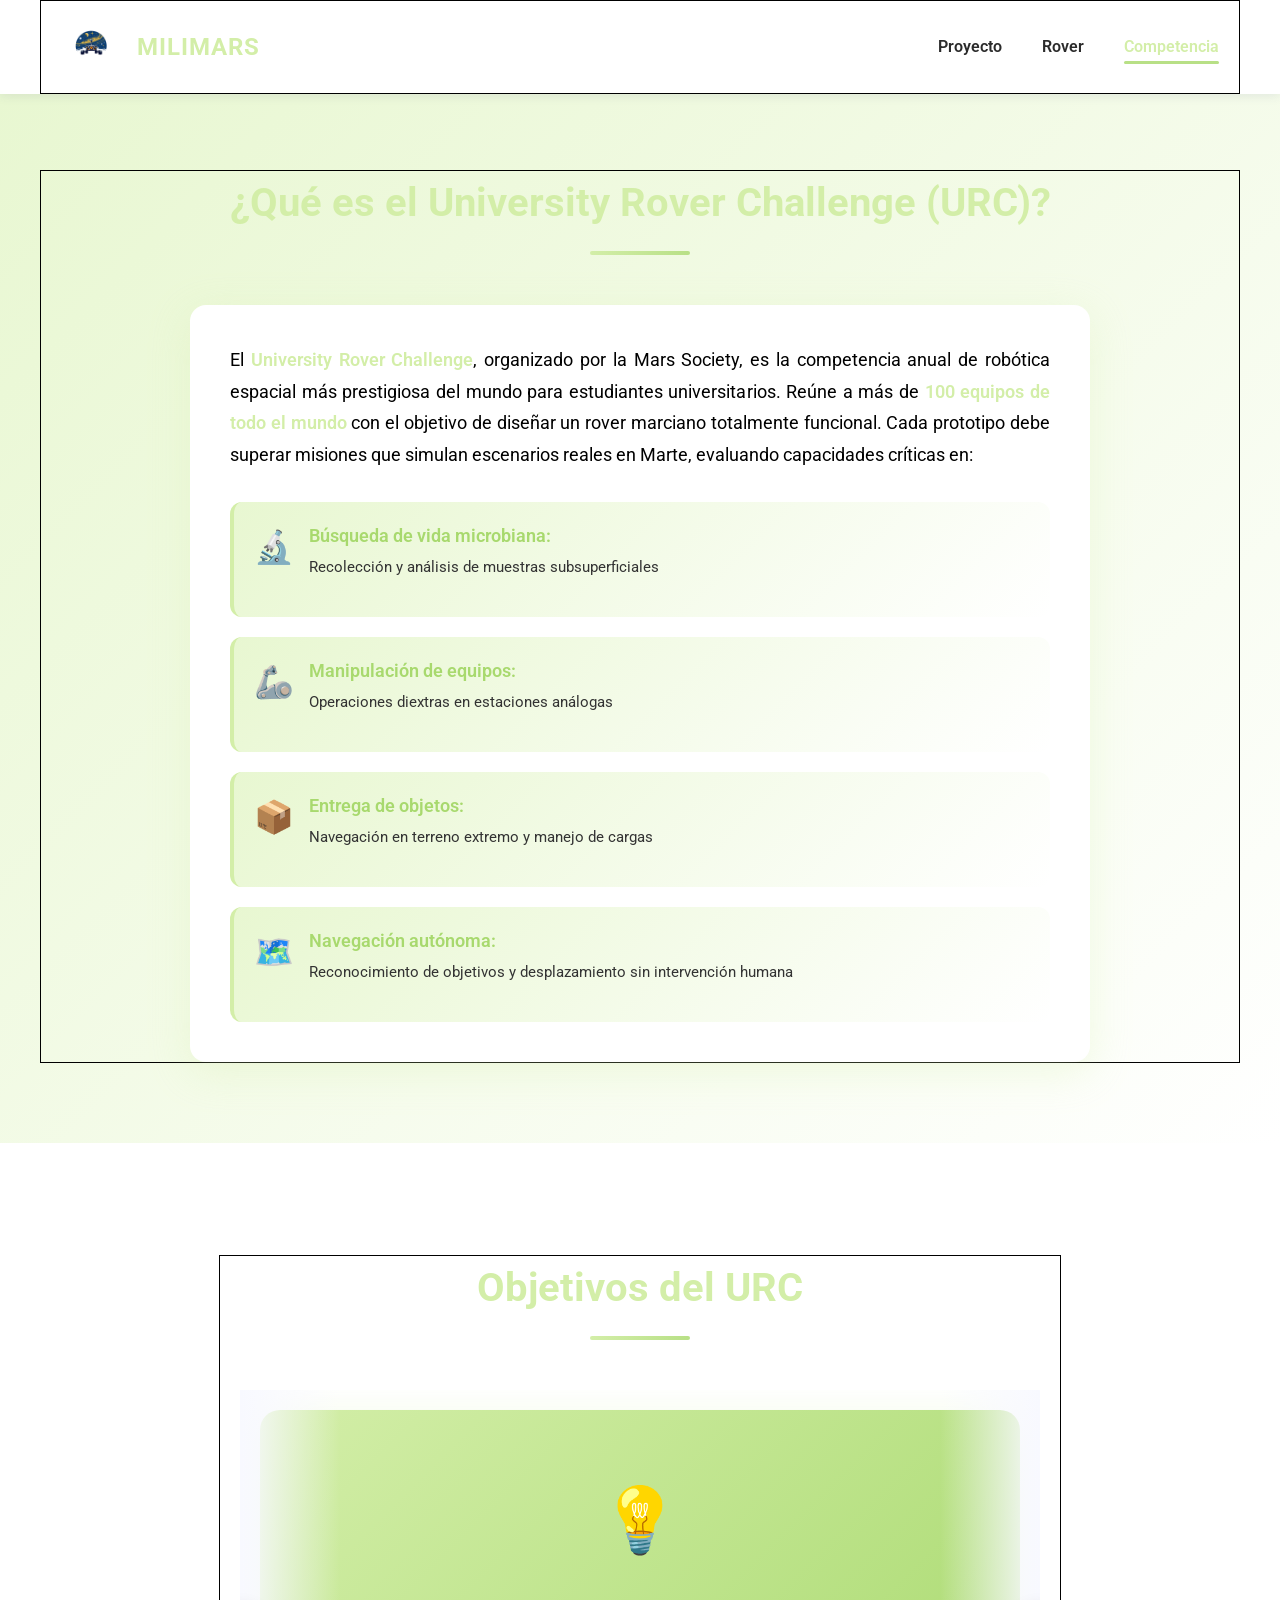
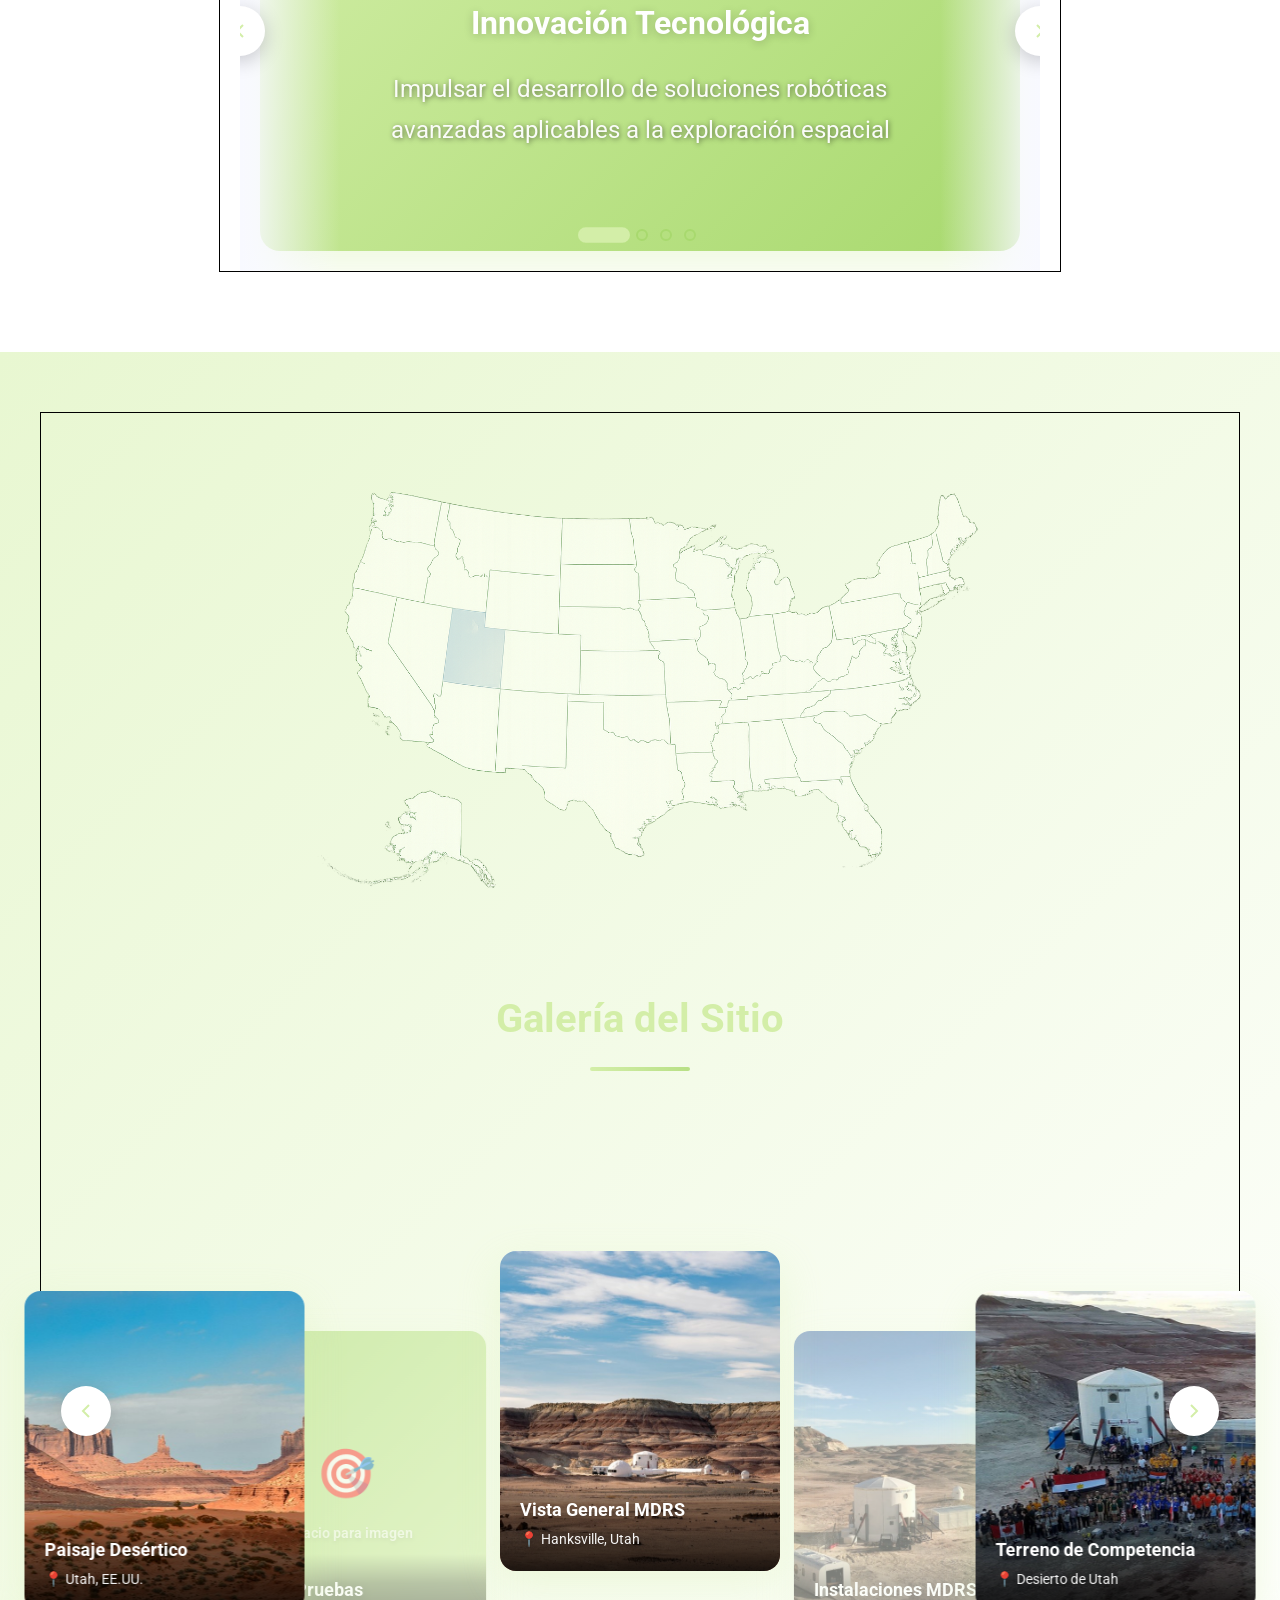
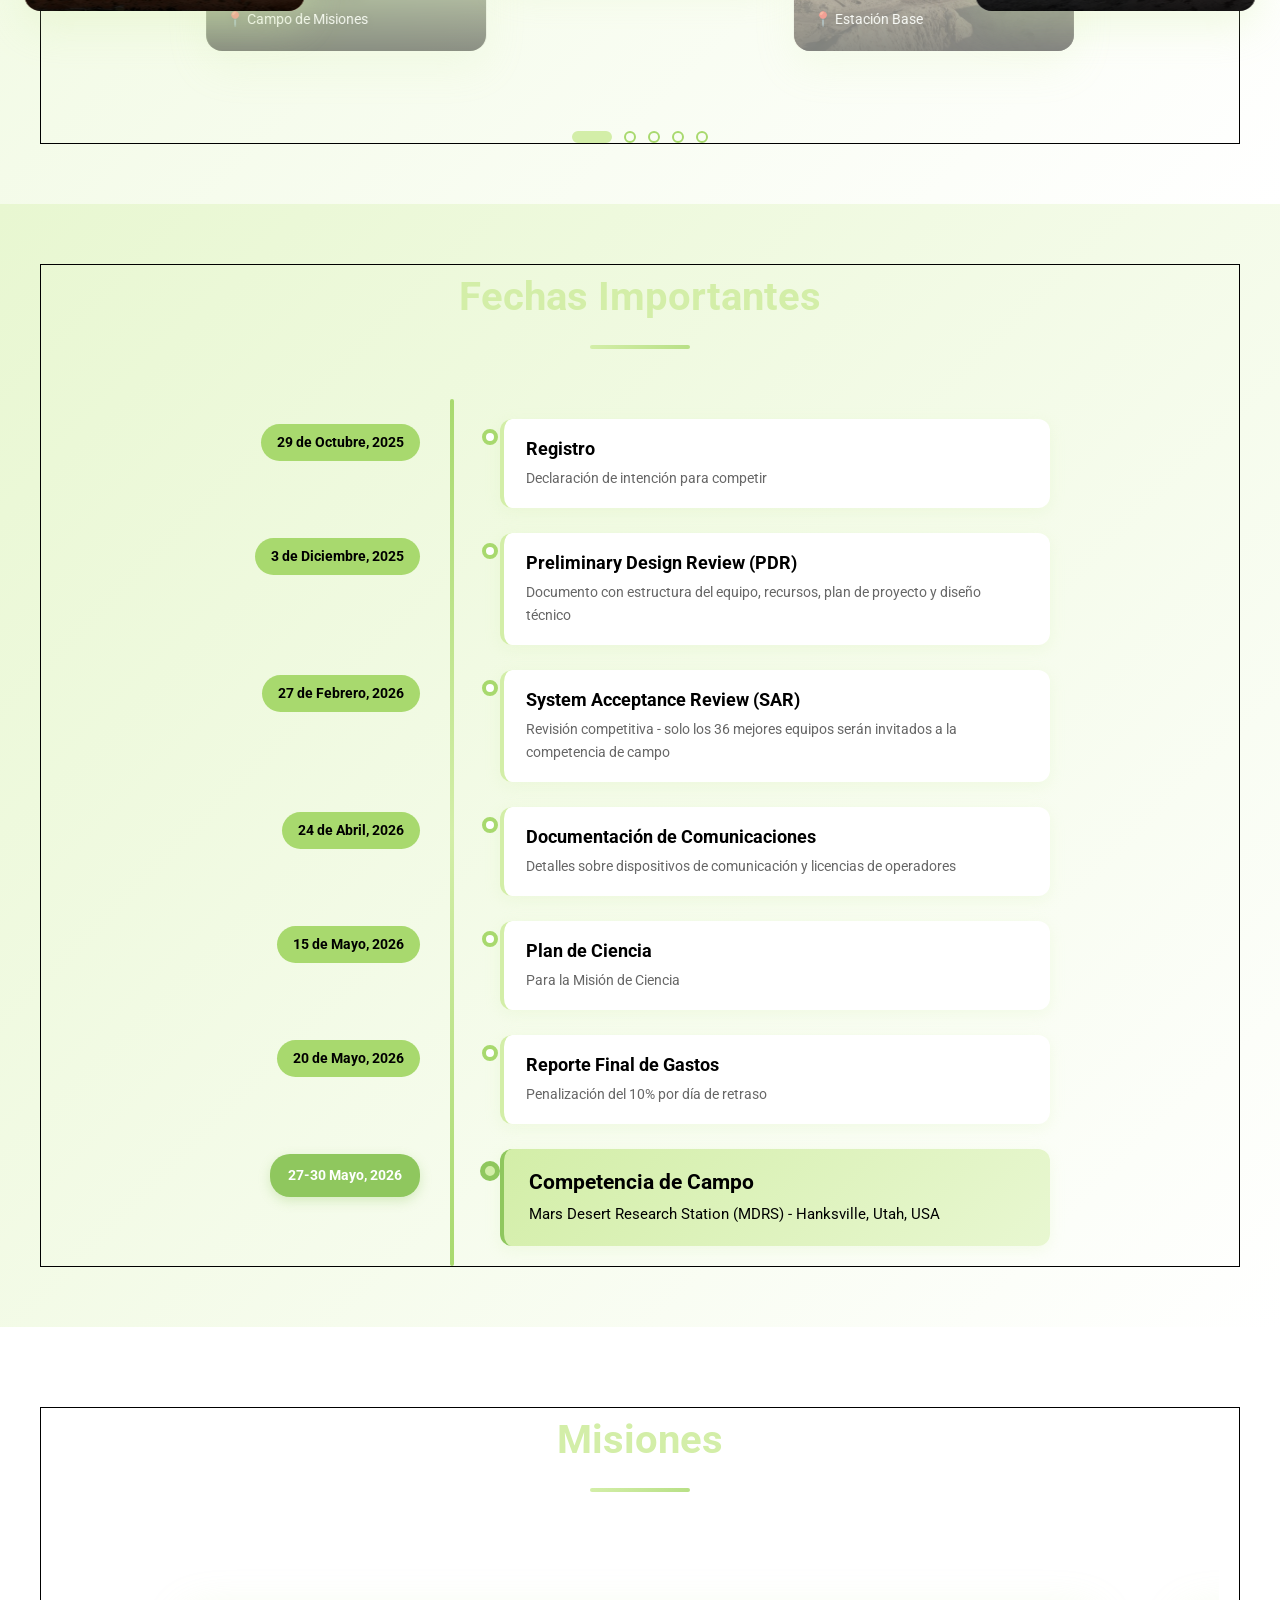
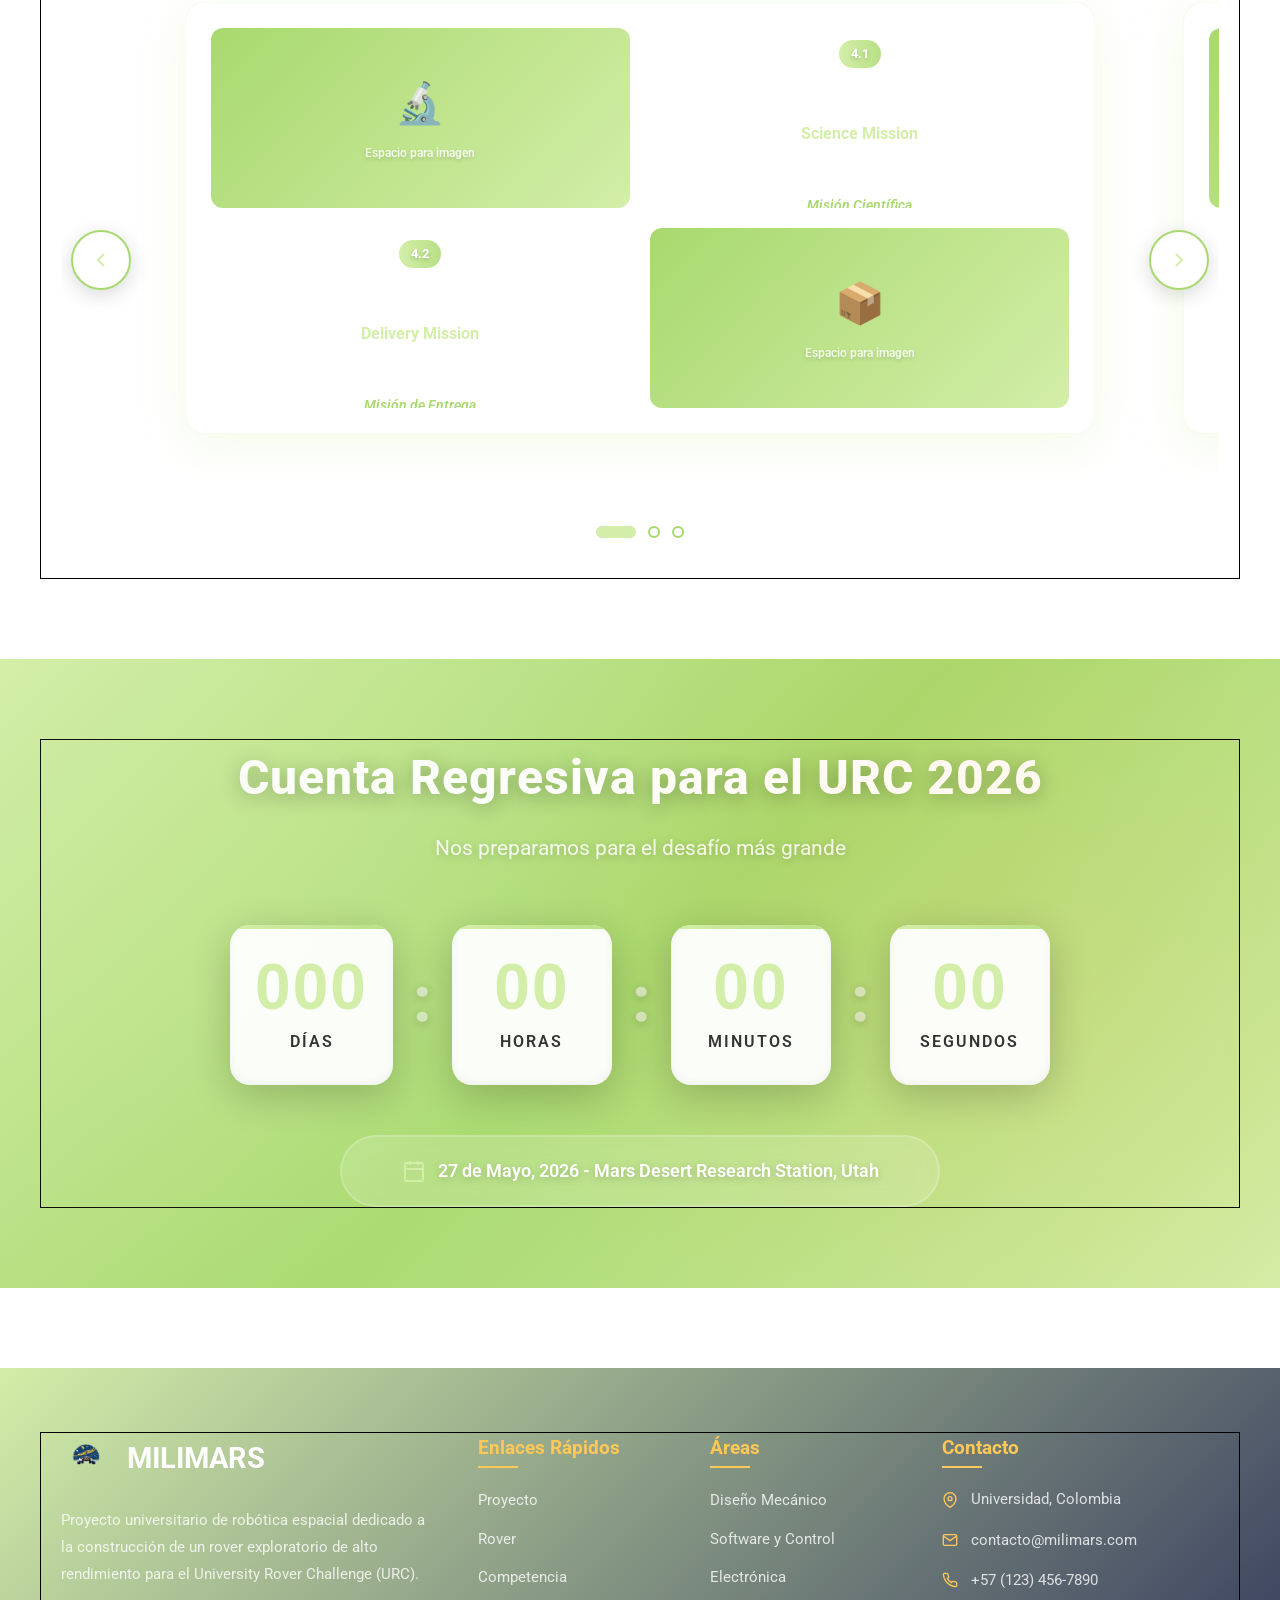
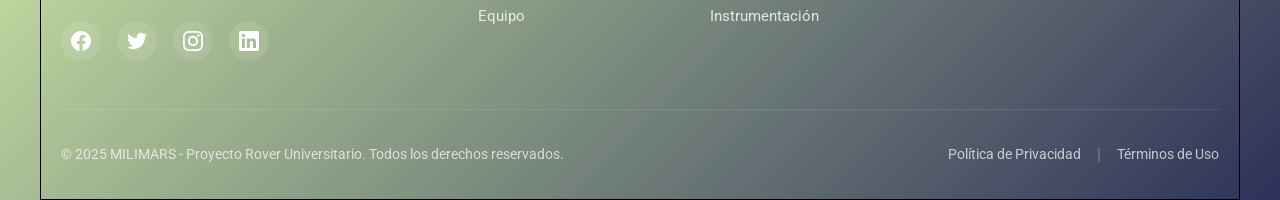
==== commit c9475037: "carganuevecuatro" ====
--- a/competencia.html
+++ b/competencia.html
@@ -144,16 +144,7 @@
     <section class="urc-location">
         <div class="container">
             <!-- Imagen del mapa en la parte superior -->
-            <div class="location-map-image">
-                <div class="map-placeholder">
-                    <span class="map-icon">🗺️</span>
-                    <p>Mars Desert Research Station - MDRS</p>
-                    <span class="map-note">Hanksville, Utah, Estados Unidos</span>
-                </div>
-                <!-- Para agregar tu imagen del mapa, reemplaza map-placeholder con:
-                <img src="images/mapa-mdrs.jpg" alt="Mapa MDRS" class="map-image">
-                -->
-            </div>
+            <img src="images/Mapautah.png" alt="Mapa MDRS - Hanksville, Utah" class="map-image-simple">
 
             <h2 class="location-title">Galería del Sitio</h2>
 
@@ -171,11 +162,7 @@
                         <div class="v-card">
                             <div class="v-card-inner">
                                 <div class="v-card-image">
-                                    <div class="v-image-placeholder">
-                                        <span class="v-placeholder-icon">🏔️</span>
-                                        <p>Espacio para imagen</p>
-                                    </div>
-                                    <!-- Reemplazar con: <img src="images/vista1.jpg" alt="Vista General"> -->
+                                    <img src="images/VistageneralMDRSHD.jpg" alt="Vista General MDRS" class="v-card-img">
                                     <div class="v-card-overlay">
                                         <h3 class="v-overlay-title">Vista General MDRS</h3>
                                         <p class="v-overlay-location">📍 Hanksville, Utah</p>
@@ -193,10 +180,7 @@
                         <div class="v-card">
                             <div class="v-card-inner">
                                 <div class="v-card-image">
-                                    <div class="v-image-placeholder">
-                                        <span class="v-placeholder-icon">🏜️</span>
-                                        <p>Espacio para imagen</p>
-                                    </div>
+                                    <img src="images/Terrenodecomp.jpg" alt="Terreno de Competencia" class="v-card-img">
                                     <div class="v-card-overlay">
                                         <h3 class="v-overlay-title">Terreno de Competencia</h3>
                                         <p class="v-overlay-location">📍 Desierto de Utah</p>
@@ -214,10 +198,7 @@
                         <div class="v-card">
                             <div class="v-card-inner">
                                 <div class="v-card-image">
-                                    <div class="v-image-placeholder">
-                                        <span class="v-placeholder-icon">🏗️</span>
-                                        <p>Espacio para imagen</p>
-                                    </div>
+                                    <img src="images/InstalacionesMDRSHD.jpg" alt="Instalaciones MDRS" class="v-card-img">
                                     <div class="v-card-overlay">
                                         <h3 class="v-overlay-title">Instalaciones MDRS</h3>
                                         <p class="v-overlay-location">📍 Estación Base</p>
@@ -256,10 +237,7 @@
                         <div class="v-card">
                             <div class="v-card-inner">
                                 <div class="v-card-image">
-                                    <div class="v-image-placeholder">
-                                        <span class="v-placeholder-icon">🌄</span>
-                                        <p>Espacio para imagen</p>
-                                    </div>
+                                    <img src="images/Paisajedesert.jpg" alt="Paisaje Desértico" class="v-card-img">
                                     <div class="v-card-overlay">
                                         <h3 class="v-overlay-title">Paisaje Desértico</h3>
                                         <p class="v-overlay-location">📍 Utah, EE.UU.</p>
@@ -299,74 +277,88 @@
             <h2 class="section-title">Fechas Importantes</h2>
 
             <div class="timeline-container">
-                <!-- Timeline Item 1 - Derecha -->
-                <div class="timeline-item timeline-right">
+                <!-- Timeline Item 1 -->
+                <div class="timeline-item">
+                    <div class="timeline-date-side">
+                        <span class="timeline-date">29 de Octubre, 2025</span>
+                    </div>
+                    <div class="timeline-marker"></div>
                     <div class="timeline-content">
-                        <div class="timeline-date">29 de Octubre, 2025</div>
                         <h3 class="timeline-title">Registro</h3>
                         <p class="timeline-description">Declaración de intención para competir</p>
                     </div>
+                </div>
+
+                <!-- Timeline Item 2 -->
+                <div class="timeline-item">
+                    <div class="timeline-date-side">
+                        <span class="timeline-date">3 de Diciembre, 2025</span>
+                    </div>
                     <div class="timeline-marker"></div>
-                </div>
-
-                <!-- Timeline Item 2 - Izquierda -->
-                <div class="timeline-item timeline-left">
                     <div class="timeline-content">
-                        <div class="timeline-date">3 de Diciembre, 2025</div>
                         <h3 class="timeline-title">Preliminary Design Review (PDR)</h3>
                         <p class="timeline-description">Documento con estructura del equipo, recursos, plan de proyecto y diseño técnico</p>
                     </div>
+                </div>
+
+                <!-- Timeline Item 3 -->
+                <div class="timeline-item">
+                    <div class="timeline-date-side">
+                        <span class="timeline-date">27 de Febrero, 2026</span>
+                    </div>
                     <div class="timeline-marker"></div>
-                </div>
-
-                <!-- Timeline Item 3 - Derecha -->
-                <div class="timeline-item timeline-right">
                     <div class="timeline-content">
-                        <div class="timeline-date">27 de Febrero, 2026</div>
                         <h3 class="timeline-title">System Acceptance Review (SAR)</h3>
-                        <p class="timeline-description">Revisión competitiva - solo los 36 mejores equipos serán invitados a la competencia de campo. Incluye componentes escritos y de video</p>
+                        <p class="timeline-description">Revisión competitiva - solo los 36 mejores equipos serán invitados a la competencia de campo</p>
+                    </div>
+                </div>
+
+                <!-- Timeline Item 4 -->
+                <div class="timeline-item">
+                    <div class="timeline-date-side">
+                        <span class="timeline-date">24 de Abril, 2026</span>
                     </div>
                     <div class="timeline-marker"></div>
-                </div>
-
-                <!-- Timeline Item 4 - Izquierda -->
-                <div class="timeline-item timeline-left">
                     <div class="timeline-content">
-                        <div class="timeline-date">24 de Abril, 2026</div>
                         <h3 class="timeline-title">Documentación de Comunicaciones</h3>
                         <p class="timeline-description">Detalles sobre dispositivos de comunicación y licencias de operadores</p>
                     </div>
+                </div>
+
+                <!-- Timeline Item 5 -->
+                <div class="timeline-item">
+                    <div class="timeline-date-side">
+                        <span class="timeline-date">15 de Mayo, 2026</span>
+                    </div>
                     <div class="timeline-marker"></div>
-                </div>
-
-                <!-- Timeline Item 5 - Derecha -->
-                <div class="timeline-item timeline-right">
                     <div class="timeline-content">
-                        <div class="timeline-date">15 de Mayo, 2026</div>
                         <h3 class="timeline-title">Plan de Ciencia</h3>
                         <p class="timeline-description">Para la Misión de Ciencia</p>
                     </div>
+                </div>
+
+                <!-- Timeline Item 6 -->
+                <div class="timeline-item">
+                    <div class="timeline-date-side">
+                        <span class="timeline-date">20 de Mayo, 2026</span>
+                    </div>
                     <div class="timeline-marker"></div>
-                </div>
-
-                <!-- Timeline Item 6 - Izquierda -->
-                <div class="timeline-item timeline-left">
                     <div class="timeline-content">
-                        <div class="timeline-date">20 de Mayo, 2026</div>
-                        <h3 class="timeline-title">Reporte Final de Gastos del Rover</h3>
+                        <h3 class="timeline-title">Reporte Final de Gastos</h3>
                         <p class="timeline-description">Penalización del 10% por día de retraso</p>
                     </div>
-                    <div class="timeline-marker"></div>
-                </div>
-
-                <!-- Timeline Item 7 - Competencia (Centro destacado) -->
+                </div>
+
+                <!-- Timeline Item 7 - Competencia (Destacado) -->
                 <div class="timeline-item timeline-highlight">
+                    <div class="timeline-date-side">
+                        <span class="timeline-date timeline-date-highlight">27-30 Mayo, 2026</span>
+                    </div>
+                    <div class="timeline-marker timeline-marker-highlight"></div>
                     <div class="timeline-content timeline-content-highlight">
-                        <div class="timeline-date timeline-date-highlight">27-30 de Mayo, 2026</div>
-                        <h3 class="timeline-title timeline-title-highlight">Competencia de Campo</h3>
-                        <p class="timeline-description">Mars Desert Research Station (MDRS) cerca de Hanksville, Utah, USA</p>
-                    </div>
-                    <div class="timeline-marker timeline-marker-highlight"></div>
+                        <h3 class="timeline-title">Competencia de Campo</h3>
+                        <p class="timeline-description">Mars Desert Research Station (MDRS) - Hanksville, Utah, USA</p>
+                    </div>
                 </div>
             </div>
         </div>
--- a/css/principal.css
+++ b/css/principal.css
@@ -22,7 +22,8 @@
 }
 
 body {
-    font-family: 'Segoe UI', Tahoma, Geneva, Verdana, sans-serif;
+    font-family: "Roboto", sans-serif;
+    font-style: normal;
     line-height: 1.6;
     color: var(--text-dark);
     overflow-x: hidden;
@@ -33,6 +34,7 @@
     max-width: 1200px;
     margin: 0 auto;
     padding: 0 20px;
+    border: 1px solid black;
 }
 
 .flex_colum{
@@ -43,6 +45,18 @@
 .flex_row{
     display: flex;
     flex-direction: row;
+}
+
+.Text_Black{
+	font-family: "Roboto", sans-serif;
+  	font-weight: 900;
+  	font-style: italic;
+}
+
+.Text_Medium{
+    font-family: "Roboto", sans-serif;
+    font-weight: 500;
+    font-style: italic;
 }
 
 /* Header & Navbar */
@@ -183,15 +197,21 @@
 
 /* Colores temporales para cada slide */
 .slide-1 {
-    background: linear-gradient(135deg, var(--primary-color) 0%, var(--secondary-color) 100%);
+    background-image: url("../images/IMG_9011.jpg");
+    background-size: cover;
+    background-position: center;
 }
 
 .slide-2 {
-    background: linear-gradient(135deg, var(--accent-secondary) 0%, var(--accent-color) 100%);
+    background-image: url("../images/IMG_9067.jpg");
+    background-size: cover;
+    background-position: center;
 }
 
 .slide-3 {
-    background: linear-gradient(135deg, var(--secondary-color) 0%, var(--green-optional) 100%);
+    background-image: url("../images/IMG_9044.jpg");
+    background-size: cover;
+    background-position: center;
 }
 
 /* Indicadores del carrusel */
@@ -229,9 +249,11 @@
 /* Segunda Sección - Nuestro Proyecto */
 .segunda {
     padding: 5rem 0;
-    background: var(--bg-white);
+    /* background: var(--bg-white); */
     position: relative;
     overflow: hidden;
+    background-color: #6C75A3;
+    
 }
 
 .segunda::before {
@@ -247,35 +269,444 @@
 }
 
 .project-content {
-    position: relative;
-    z-index: 1;
+    /* position: relative; */
+    justify-content: center;
+    /* border: 1px solid black; */
+    width: 100%;
+    padding: 0;
+
 }
 
 .project-intro {
-    max-width: 900px;
+    width: 100%;
     margin: 0 auto 4rem;
     text-align: center;
-    background: var(--card-bg);
+    border: 1px solid black;
     padding: 3rem;
     border-radius: 20px;
-    box-shadow: 0 10px 40px rgba(0, 0, 0, 0.08);
+    box-shadow: 10px 10px 10px 10px rgba(0, 0, 0, 0.1);
     position: relative;
     border: 2px solid transparent;
-    transition: all 0.4s ease;
-}
-
-.project-intro:hover {
-    border-color: var(--accent-color);
-    transform: translateY(-5px);
-    box-shadow: 0 15px 50px rgba(255, 200, 87, 0.2);
+    transition: transform 0.4s ease;
+    background-color: #a4d65e;
+}
+
+.project-intro1 {
+    width: 100%;
+    margin: 0 auto 4rem;
+    text-align: center;
+    padding: 3rem;
+    border-radius: 20px;
+    box-shadow: 0 10px 40px rgba(0, 0, 0, 0.1);
+    border: 2px solid transparent;
+    background-color: #bfcde2;
+    transition: transform 0.5s ease;
+
+    transform: translateY(30px);
+    transition: opacity 0.8s ease, transform 0.8s ease;
+}
+
+.project-intro1.animated{
+    opacity: 1;
+    transform: translateY(0);
+}
+
+.project-intro1:hover {
+    transform: scale(1.1);    /* border-color: #486f1c;
+    box-shadow: 0 15px 50px rgba(0, 0, 0, 0.25);
+    .text_proyect{
+    transform: scale(1.1);
+
+    } */
+}
+
+/* .flex_row{
+    display: flex;
+    flex-direction: row;
+}
+
+.Cont_animation{
+    border: 1px solid black;
+    width: 100%;
+    position: relative;
+}
+
+.cont_carretera{
+    position: absolute;
+    width: 100%;
+    justify-content: space-around;
+    border: 1px solid black;
 }
 
 .intro-icon {
-    margin: 0 auto 2rem;
     width: 80px;
     height: 80px;
+    border: 1px solid black;
+    position: absolute;
     animation: float 3s ease-in-out infinite;
-}
+} */
+
+.Cont_animation {
+            width: 100%;
+            height: 250px;
+            position: relative;
+            overflow: hidden;
+            background: radial-gradient(ellipse at bottom, #1B2735 0%, #090A0F 100%);
+            border-radius: 10px;
+            box-shadow: 0 4px 20px rgba(138, 43, 226, 0.3);
+        }
+
+        /* Estrellas de fondo */
+        .Cont_animation::before {
+            content: '';
+            position: absolute;
+            width: 100%;
+            height: 100%;
+            background-image: 
+                radial-gradient(2px 2px at 20px 30px, white, transparent),
+                radial-gradient(2px 2px at 60px 70px, white, transparent),
+                radial-gradient(1px 1px at 50px 50px, white, transparent),
+                radial-gradient(1px 1px at 130px 80px, white, transparent),
+                radial-gradient(2px 2px at 90px 10px, white, transparent);
+            background-size: 200px 200px;
+            animation: stars-move 120s linear infinite;
+            opacity: 0.7;
+            z-index: 0;
+        }
+
+        @keyframes stars-move {
+            from {
+                transform: translateX(0);
+            }
+            to {
+                transform: translateX(-200px);
+            }
+        }
+
+        /* Superficie marciana/lunar */
+        .Cont_animation::after {
+            content: '';
+            position: absolute;
+            bottom: 0;
+            left: 0;
+            width: 100%;
+            height: 80px;
+            background: linear-gradient(to bottom, 
+                transparent 0%, 
+                rgba(139, 69, 19, 0.3) 20%,
+                #8B4513 60%,
+                #6B3410 100%
+            );
+            z-index: 1;
+            box-shadow: 0 -5px 20px rgba(139, 69, 19, 0.5);
+        }
+
+        /* Cráteres y rocas en la superficie */
+        .crater {
+            position: absolute;
+            bottom: 10px;
+            border-radius: 50%;
+            background: radial-gradient(circle at 30% 30%, #5A3015, #3A2010);
+            box-shadow: inset 0 2px 5px rgba(0,0,0,0.5);
+            z-index: 2;
+        }
+
+        .crater1 {
+            width: 40px;
+            height: 20px;
+            border-radius: 50%;
+            animation: crater-move1 15s linear infinite;
+        }
+
+        .crater2 {
+            width: 30px;
+            height: 15px;
+            border-radius: 50%;
+            animation: crater-move2 18s linear infinite;
+        }
+
+        .crater3 {
+            width: 25px;
+            height: 12px;
+            border-radius: 50%;
+            animation: crater-move3 20s linear infinite;
+        }
+
+        @keyframes crater-move1 {
+            0% { left: 100%; }
+            100% { left: -50px; }
+        }
+
+        @keyframes crater-move2 {
+            0% { left: 100%; }
+            100% { left: -40px; }
+        }
+
+        @keyframes crater-move3 {
+            0% { left: 100%; }
+            100% { left: -30px; }
+        }
+
+        .cont_carretera {
+            position: absolute;
+            width: 200%;
+            height: 100%;
+            justify-content: space-around;
+            align-items: flex-end;
+            padding-bottom: 85px;
+            animation: scroll-background 20s linear infinite;
+            z-index: 1;
+        }
+
+        @keyframes scroll-background {
+            0% {
+                transform: translateX(0);
+            }
+            100% {
+                transform: translateX(-50%);
+            }
+        }
+
+        .cont_carretera svg {
+            flex-shrink: 0;
+            filter: drop-shadow(0 0 10px rgba(138, 43, 226, 0.3));
+            opacity: 0.6;
+        }
+
+        .intro-icon {
+            width: 80px;
+            height: 80px;
+            position: absolute;
+            bottom: 80px;
+            left: -80px;
+            z-index: 3;
+            animation: rover-move 10s ease-in-out infinite, rover-shake 0.3s ease-in-out infinite;
+            filter: drop-shadow(0 0 15px rgba(255, 165, 0, 0.5)) drop-shadow(0 5px 10px rgba(0,0,0,0.5));
+        }
+
+        @keyframes rover-move {
+            0% {
+                left: -80px;
+            }
+            50% {
+                left: calc(100% - 40px);
+            }
+            100% {
+                left: -80px;
+            }
+        }
+
+        @keyframes rover-shake {
+            0%, 100% {
+                transform: translateY(0px) rotate(0deg);
+            }
+            25% {
+                transform: translateY(-2px) rotate(-0.5deg);
+            }
+            50% {
+                transform: translateY(0px) rotate(0deg);
+            }
+            75% {
+                transform: translateY(-2px) rotate(0.5deg);
+            }
+        }
+
+        /* Partículas de polvo detrás del rover */
+        .dust-particle {
+            position: absolute;
+            bottom: 80px;
+            width: 4px;
+            height: 4px;
+            background: rgba(139, 69, 19, 0.6);
+            border-radius: 50%;
+            z-index: 2;
+        }
+
+        .dust1 {
+            animation: dust-float1 2s ease-out infinite;
+        }
+
+        .dust2 {
+            animation: dust-float2 2.5s ease-out infinite;
+        }
+
+        .dust3 {
+            animation: dust-float3 3s ease-out infinite;
+        }
+
+        @keyframes dust-float1 {
+            0% {
+                left: 15%;
+                opacity: 0;
+                transform: translateY(0);
+            }
+            50% {
+                opacity: 0.6;
+            }
+            100% {
+                left: 10%;
+                opacity: 0;
+                transform: translateY(-30px) translateX(-10px);
+            }
+        }
+
+        @keyframes dust-float2 {
+            0% {
+                left: 15%;
+                opacity: 0;
+                transform: translateY(0);
+            }
+            50% {
+                opacity: 0.5;
+            }
+            100% {
+                left: 12%;
+                opacity: 0;
+                transform: translateY(-25px) translateX(-5px);
+            }
+        }
+
+        @keyframes dust-float3 {
+            0% {
+                left: 15%;
+                opacity: 0;
+                transform: translateY(0);
+            }
+            50% {
+                opacity: 0.4;
+            }
+            100% {
+                left: 11%;
+                opacity: 0;
+                transform: translateY(-20px) translateX(-8px);
+            }
+        }
+
+        /* Planetas y lunas de fondo */
+        .planet {
+            position: absolute;
+            border-radius: 50%;
+            z-index: 0;
+        }
+
+        .planet1 {
+            width: 60px;
+            height: 60px;
+            top: 20px;
+            right: 80px;
+            background: radial-gradient(circle at 30% 30%, #FF6B6B, #C92A2A);
+            box-shadow: 0 0 30px rgba(255, 107, 107, 0.4);
+            animation: planet-glow1 4s ease-in-out infinite;
+        }
+
+        .planet2 {
+            width: 40px;
+            height: 40px;
+            top: 60px;
+            left: 100px;
+            background: radial-gradient(circle at 35% 35%, #4ECDC4, #1A535C);
+            box-shadow: 0 0 20px rgba(78, 205, 196, 0.3);
+            animation: planet-glow2 5s ease-in-out infinite;
+        }
+
+        @keyframes planet-glow1 {
+            0%, 100% {
+                box-shadow: 0 0 30px rgba(255, 107, 107, 0.4);
+            }
+            50% {
+                box-shadow: 0 0 50px rgba(255, 107, 107, 0.7);
+            }
+        }
+
+        @keyframes planet-glow2 {
+            0%, 100% {
+                box-shadow: 0 0 20px rgba(78, 205, 196, 0.3);
+            }
+            50% {
+                box-shadow: 0 0 40px rgba(78, 205, 196, 0.6);
+            }
+        }
+
+        /* Estrellas fugaces */
+        .shooting-star {
+            position: absolute;
+            width: 2px;
+            height: 2px;
+            background: white;
+            border-radius: 50%;
+            z-index: 0;
+        }
+
+        .star1 {
+            top: 30px;
+            animation: shooting1 3s ease-in infinite;
+        }
+
+        .star2 {
+            top: 80px;
+            animation: shooting2 5s ease-in infinite;
+        }
+
+        @keyframes shooting1 {
+            0% {
+                left: 100%;
+                opacity: 0;
+            }
+            10% {
+                opacity: 1;
+            }
+            90% {
+                opacity: 1;
+            }
+            100% {
+                left: 0%;
+                opacity: 0;
+            }
+        }
+
+        @keyframes shooting2 {
+            0% {
+                left: 100%;
+                opacity: 0;
+            }
+            10% {
+                opacity: 1;
+            }
+            90% {
+                opacity: 1;
+            }
+            100% {
+                left: 0%;
+                opacity: 0;
+            }
+        }
+
+        .info {
+            margin-top: 20px;
+            text-align: center;
+            color: #8B7BFF;
+            font-size: 14px;
+        }
+
+.project-intro:hover {
+    border-color: #486f1c;
+    transform: scale(1.1);
+    box-shadow: 0 15px 50px rgba(255, 200, 87, 0.2);
+}
+
+.Cont_Txt_Proyect{
+    margin-top: 20px;
+    background-color: #6C75A3;
+    border-radius: 15px;
+    padding: 10px 30px;
+}
+
+.text_proyect{
+    transition: transform 0.5s ease;
+}
+
+
+
 
 @keyframes float {
     0%, 100% {
@@ -307,8 +738,74 @@
     grid-template-columns: repeat(auto-fit, minmax(280px, 1fr));
     gap: 2.5rem;
     margin-top: 3rem;
-}
-
+    margin-bottom: 3rem;
+
+}
+
+.image_card1{
+    background-image: url(../images/IMG_9072.jpg);
+}
+
+.image_card1{
+    background-image: url(../images/IMG_9072.jpg);
+}
+
+.image_card1{
+    background-image: url(../images/IMG_9072.jpg);
+}
+
+.Card_Imag{
+    background-size: cover;
+    background-position: center;
+    width: 100%;
+    height: 100%;
+    /* border: 1px solid black; */
+    border: 2px solid transparent;
+    border-radius: 15px;
+    align-items: end;
+    box-shadow: 0 5px 20px rgba(0, 0, 0, 0.08);
+    transition: transform 0.5s ease;
+
+}
+
+.rover_Card {
+    width: 100%;
+    height: 100%;
+    position: relative;
+    overflow: hidden;
+    background: transparent;
+    /* border: 1px solid black; */
+}
+
+.rover_Card canvas {
+    display: block;
+    width: 100% !important;
+    height: 100% !important;
+}
+
+
+.Text_Cards{
+    text-align: center;
+    color: white;
+    padding: 10px 30px;
+    background: transparent;
+    transition: transform 0.5s ease;
+}
+
+.Cont_Text_Card{
+    /* border: 1px solid black; */
+    border-radius: 15px;
+    background: transparent;
+    backdrop-filter: blur(2px);
+
+}
+
+.Card_Imag:hover{
+    transform: scale(1.1);
+    .Text_Cards{
+    transform: scale(1.1);
+    }
+}
 .feature-item {
     background: linear-gradient(135deg, var(--bg-white) 0%, #f8f9ff 100%);
     padding: 2.5rem 2rem;
@@ -539,8 +1036,9 @@
     font-size: 2.5rem;
     text-align: center;
     margin-bottom: 3rem;
-    color: var(--primary-color);
-    position: relative;
+    color: white;
+    font-size: 90px;
+    /* position: relative; */
     padding-bottom: 1rem;
 }
 
@@ -2230,7 +2728,14 @@
     .project-features {
         grid-template-columns: 1fr;
         gap: 2rem;
-    }
+        border: 1px solid black;
+    }
+
+    .Card_Image{
+        
+    }
+
+
 
     .feature-item {
         padding: 2rem 1.5rem;
--- a/css/compentecia.css
+++ b/css/compentecia.css
@@ -2,14 +2,16 @@
    VARIABLES DE COLORES
    ======================================== */
 :root {
-    --primary-color: #3A3F72;        /* Azul violáceo oscuro */
-    --secondary-color: #6C75A3;      /* Azul grisáceo */
-    --accent-primary: #FFC857;       /* Amarillo suave */
-    --accent-secondary: #FF9F1C;     /* Naranja pastel */
-    --text-primary: #2B2B2B;         /* Gris oscuro */
-    --text-secondary: #7D7D7D;       /* Gris claro */
+    --primary-color: #d3eea8;        /* Verde principal */
+    --secondary-color: #a8d96e;      /* Verde oscuro */
+    --accent-primary: #d3eea8;       /* Verde principal */
+    --accent-secondary: #b8e086;     /* Verde medio */
+    --text-primary: #000000;         /* Negro */
+    --text-secondary: #333333;       /* Negro suave */
     --background: #FFFFFF;           /* Blanco */
-    --accent-green: #A4D65E;         /* Verde suave */
+    --accent-green: #d3eea8;         /* Verde principal */
+    --light-green: #e8f7d1;          /* Verde muy claro */
+    --dark-green: #8fc75e;           /* Verde más oscuro */
 }
 
 /* ========================================
@@ -17,7 +19,7 @@
    ======================================== */
 .urc-intro {
     padding: 80px 0;
-    background: linear-gradient(135deg, #f8f9fa 0%, #ffffff 100%);
+    background: linear-gradient(135deg, #e8f7d1 0%, #ffffff 100%);
 }
 
 .section-title {
@@ -48,7 +50,7 @@
     background: var(--background);
     padding: 40px;
     border-radius: 16px;
-    box-shadow: 0 10px 40px rgba(58, 63, 114, 0.1);
+    box-shadow: 0 10px 40px rgba(211, 238, 168, 0.3);
 }
 
 .intro-description {
@@ -77,7 +79,7 @@
     align-items: flex-start;
     gap: 15px;
     padding: 20px;
-    background: linear-gradient(135deg, #f8f9fa 0%, #ffffff 100%);
+    background: linear-gradient(135deg, #e8f7d1 0%, #ffffff 100%);
     border-radius: 12px;
     border-left: 4px solid var(--accent-primary);
     transition: all 0.3s ease;
@@ -85,7 +87,7 @@
 
 .mission-list li:hover {
     transform: translateX(10px);
-    box-shadow: 0 5px 20px rgba(255, 200, 87, 0.2);
+    box-shadow: 0 5px 20px rgba(211, 238, 168, 0.4);
 }
 
 .mission-icon {
@@ -126,7 +128,7 @@
     overflow: hidden;
     border-radius: 20px;
     background: linear-gradient(135deg, var(--primary-color) 0%, var(--secondary-color) 100%);
-    box-shadow: 0 15px 50px rgba(58, 63, 114, 0.3);
+    box-shadow: 0 15px 50px rgba(211, 238, 168, 0.4);
 }
 
 .carousel-track {
@@ -256,49 +258,18 @@
    SECCIÓN: UBICACIÓN DE LA COMPETENCIA
    ======================================== */
 .urc-location {
-    padding: 80px 0;
-    background: linear-gradient(135deg, #f8f9fa 0%, #ffffff 100%);
-}
-
-/* Mapa de ubicación */
-.location-map-image {
+    padding: 60px 0;
+    background: linear-gradient(135deg, #e8f7d1 0%, #ffffff 100%);
+}
+
+/* Mapa de ubicación - Simple centrado */
+.map-image-simple {
+    display: block;
+    max-width: 800px;
     width: 100%;
-    max-width: 1200px;
-    margin: 0 auto 60px;
-    border-radius: 20px;
-    overflow: hidden;
-    box-shadow: 0 10px 40px rgba(58, 63, 114, 0.15);
-}
-
-.map-placeholder {
-    width: 100%;
-    height: 400px;
-    background: linear-gradient(135deg, var(--secondary-color) 0%, var(--primary-color) 100%);
-    display: flex;
-    flex-direction: column;
-    align-items: center;
-    justify-content: center;
-    color: var(--background);
-    position: relative;
-}
-
-.map-icon {
-    font-size: 5rem;
-    margin-bottom: 20px;
-    opacity: 0.9;
-}
-
-.map-placeholder p {
-    font-size: 1.8rem;
-    font-weight: 700;
-    margin: 0 0 10px 0;
-    text-shadow: 0 2px 4px rgba(0, 0, 0, 0.2);
-}
-
-.map-note {
-    font-size: 1.1rem;
-    opacity: 0.85;
-    font-style: italic;
+    height: auto;
+    margin: 0 auto 40px;
+    opacity: 0.75;
 }
 
 /* Título de galería */
@@ -367,7 +338,7 @@
     background: var(--background);
     border-radius: 16px;
     overflow: hidden;
-    box-shadow: 0 15px 40px rgba(58, 63, 114, 0.2);
+    box-shadow: 0 15px 40px rgba(211, 238, 168, 0.3);
     position: relative;
     transition: all 0.4s ease;
     height: 100%;
@@ -375,7 +346,7 @@
 
 .v-card-inner:hover {
     transform: translateY(-10px);
-    box-shadow: 0 25px 60px rgba(255, 200, 87, 0.4);
+    box-shadow: 0 25px 60px rgba(211, 238, 168, 0.5);
 }
 
 /* Card Image */
@@ -384,6 +355,18 @@
     height: 320px;
     position: relative;
     overflow: hidden;
+}
+
+.v-card-img {
+    width: 100%;
+    height: 100%;
+    object-fit: cover;
+    display: block;
+    transition: transform 0.4s ease;
+}
+
+.v-card-inner:hover .v-card-img {
+    transform: scale(1.1);
 }
 
 .v-image-placeholder {
@@ -431,7 +414,7 @@
 }
 
 .v-card-inner:hover .v-card-overlay {
-    background: linear-gradient(to top, rgba(58, 63, 114, 0.9) 0%, rgba(58, 63, 114, 0.5) 70%, transparent 100%);
+    background: linear-gradient(to top, rgba(168, 217, 110, 0.9) 0%, rgba(168, 217, 110, 0.5) 70%, transparent 100%);
 }
 
 .v-overlay-title {
@@ -567,226 +550,187 @@
    SECCIÓN: FECHAS IMPORTANTES - TIMELINE
    ======================================== */
 .urc-timeline {
-    padding: 50px 0;
-    background: linear-gradient(135deg, #f8f9fa 0%, #ffffff 100%);
+    padding: 60px 0;
+    background: linear-gradient(135deg, #e8f7d1 0%, #ffffff 100%);
     position: relative;
 }
 
 .timeline-container {
     position: relative;
-    max-width: 1200px;
+    max-width: 900px;
     margin: 0 auto;
-    padding: 20px 0;
-}
-
-/* Línea vertical central */
+    padding: 20px 40px;
+}
+
+/* Override de estilos heredados de principal.css */
+.urc-timeline .timeline-item {
+    border-left: none !important;
+    margin-left: 0 !important;
+    padding: 0 !important;
+}
+
+.urc-timeline .timeline-item::before {
+    display: none !important;
+}
+
+/* Línea vertical */
 .timeline-container::before {
     content: '';
     position: absolute;
-    left: 50%;
+    left: 260px;
     top: 0;
     bottom: 0;
-    width: 6px;
+    width: 4px;
     background: linear-gradient(180deg,
-        var(--primary-color) 0%,
-        var(--accent-primary) 50%,
-        var(--accent-secondary) 100%);
-    transform: translateX(-50%);
-    box-shadow: 0 0 20px rgba(255, 200, 87, 0.3);
+        var(--secondary-color) 0%,
+        var(--primary-color) 50%,
+        var(--secondary-color) 100%);
+    border-radius: 2px;
 }
 
 /* Timeline Item Base */
 .timeline-item {
     position: relative;
+    display: flex;
+    align-items: flex-start;
     margin-bottom: 25px;
-    display: flex;
-    align-items: center;
-    min-height: 80px;
-}
-
-/* Items a la izquierda */
-.timeline-left {
-    justify-content: flex-start;
-}
-
-.timeline-left .timeline-content {
-    margin-right: auto;
-    margin-left: 0;
-    padding-right: 40px;
+}
+
+/* Contenedor de fecha (lado izquierdo) */
+.timeline-date-side {
+    width: 220px;
+    padding-right: 30px;
     text-align: right;
-}
-
-/* Items a la derecha */
-.timeline-right {
-    justify-content: flex-end;
-}
-
-.timeline-right .timeline-content {
-    margin-left: auto;
-    margin-right: 0;
-    padding-left: 40px;
-    text-align: left;
-}
-
-/* Contenido del timeline */
-.timeline-content {
-    background: var(--background);
-    padding: 20px 25px;
-    border-radius: 16px;
-    box-shadow: 0 4px 20px rgba(58, 63, 114, 0.08);
-    max-width: 480px;
-    min-width: 380px;
-    position: relative;
-    transition: all 0.3s cubic-bezier(0.4, 0, 0.2, 1);
-    border: 1px solid rgba(108, 117, 163, 0.08);
-}
-
-.timeline-content:hover {
-    transform: translateY(-5px);
-    box-shadow: 0 8px 30px rgba(255, 200, 87, 0.2), 0 0 0 1px rgba(255, 200, 87, 0.15);
-    border-color: rgba(255, 200, 87, 0.25);
-}
-
-/* Flecha hacia la línea */
-.timeline-left .timeline-content::after {
-    content: '';
-    position: absolute;
-    right: -10px;
-    top: 35px;
-    width: 0;
-    height: 0;
-    border-top: 10px solid transparent;
-    border-bottom: 10px solid transparent;
-    border-left: 10px solid var(--background);
-}
-
-.timeline-right .timeline-content::after {
-    content: '';
-    position: absolute;
-    left: -10px;
-    top: 35px;
-    width: 0;
-    height: 0;
-    border-top: 10px solid transparent;
-    border-bottom: 10px solid transparent;
-    border-right: 10px solid var(--background);
-}
-
-/* Marcador circular */
+    flex-shrink: 0;
+    padding-top: 5px;
+}
+
+.timeline-date {
+    display: inline-block;
+    background: var(--secondary-color);
+    color: var(--text-primary);
+    padding: 8px 16px;
+    border-radius: 20px;
+    font-size: 0.85rem;
+    font-weight: 700;
+    transition: all 0.3s ease;
+}
+
+.timeline-item:hover .timeline-date {
+    background: var(--dark-green);
+    color: var(--background);
+    transform: scale(1.05);
+}
+
+/* Marcador circular (punto en la línea) */
 .timeline-marker {
     position: absolute;
-    left: 50%;
-    top: 40px;
+    left: 260px;
+    top: 10px;
     transform: translateX(-50%);
-    width: 18px;
-    height: 18px;
+    width: 16px;
+    height: 16px;
     background: var(--background);
-    border: 4px solid var(--accent-primary);
+    border: 4px solid var(--secondary-color);
     border-radius: 50%;
     z-index: 10;
-    transition: all 0.3s cubic-bezier(0.4, 0, 0.2, 1);
-    box-shadow: 0 0 0 0 rgba(255, 200, 87, 0);
+    transition: all 0.3s ease;
 }
 
 .timeline-item:hover .timeline-marker {
+    background: var(--primary-color);
+    border-color: var(--dark-green);
     transform: translateX(-50%) scale(1.3);
-    background: var(--accent-primary);
-    box-shadow: 0 0 0 6px rgba(255, 200, 87, 0.2), 0 3px 10px rgba(255, 200, 87, 0.25);
-}
-
-/* Fecha */
-.timeline-date {
-    display: inline-block;
-    background: linear-gradient(90deg, var(--accent-primary) 0%, var(--accent-secondary) 100%);
-    color: var(--background);
-    padding: 6px 16px;
-    border-radius: 20px;
-    font-size: 0.9rem;
-    font-weight: 700;
-    margin-bottom: 12px;
-    text-shadow: 0 2px 4px rgba(0, 0, 0, 0.2);
+    box-shadow: 0 0 0 6px rgba(211, 238, 168, 0.4);
+}
+
+/* Contenido (lado derecho) */
+.timeline-content {
+    flex: 1;
+    background: var(--background);
+    padding: 18px 22px;
+    margin-left: 50px;
+    border-radius: 12px;
+    box-shadow: 0 4px 15px rgba(211, 238, 168, 0.2);
+    border-left: 4px solid var(--primary-color);
+    transition: all 0.3s ease;
+}
+
+.timeline-content:hover {
+    transform: translateX(5px);
+    box-shadow: 0 8px 25px rgba(211, 238, 168, 0.35);
+    border-left-color: var(--dark-green);
 }
 
 /* Título */
 .timeline-title {
-    font-size: 1.4rem;
+    font-size: 1.15rem;
     font-weight: 700;
-    color: var(--primary-color);
-    margin: 0 0 10px 0;
+    color: var(--text-primary);
+    margin: 0 0 6px 0;
     line-height: 1.3;
 }
 
 /* Descripción */
 .timeline-description {
-    font-size: 1rem;
+    font-size: 0.9rem;
     color: var(--text-secondary);
-    line-height: 1.6;
+    line-height: 1.5;
     margin: 0;
-}
-
-/* Placeholder de imagen - REMOVIDO (ya no se usa) */
-.timeline-image-placeholder {
-    display: none;
 }
 
 /* Item destacado - Competencia final */
 .timeline-highlight {
-    justify-content: center;
+    margin-top: 15px;
     margin-bottom: 0;
 }
 
+.timeline-date-highlight {
+    background: var(--dark-green);
+    color: var(--background);
+    font-size: 0.9rem;
+    padding: 10px 18px;
+    box-shadow: 0 4px 12px rgba(143, 199, 94, 0.3);
+}
+
+.timeline-highlight:hover .timeline-date-highlight {
+    background: var(--secondary-color);
+}
+
+.timeline-marker-highlight {
+    width: 20px;
+    height: 20px;
+    top: 12px;
+    border-width: 5px;
+    border-color: var(--dark-green);
+    background: var(--primary-color);
+}
+
+.timeline-highlight:hover .timeline-marker-highlight {
+    background: var(--dark-green);
+    border-color: var(--secondary-color);
+    box-shadow: 0 0 0 8px rgba(143, 199, 94, 0.5);
+}
+
 .timeline-content-highlight {
-    max-width: 580px;
-    min-width: 480px;
-    background: linear-gradient(135deg, var(--primary-color) 0%, var(--secondary-color) 100%);
-    padding: 30px 35px;
-    text-align: center;
-    box-shadow: 0 12px 45px rgba(58, 63, 114, 0.3), 0 0 0 2px rgba(255, 200, 87, 0.18);
-    border: none;
-}
-
-.timeline-content-highlight::after {
-    display: none;
+    background: linear-gradient(135deg, var(--primary-color) 0%, var(--light-green) 100%);
+    border-left: 4px solid var(--dark-green);
+    padding: 20px 25px;
 }
 
 .timeline-content-highlight:hover {
-    transform: translateY(-5px) scale(1.01);
-    box-shadow: 0 16px 50px rgba(58, 63, 114, 0.35), 0 0 0 3px rgba(255, 200, 87, 0.25);
-}
-
-.timeline-date-highlight {
-    background: var(--accent-primary);
-    font-size: 1.1rem;
-    padding: 8px 20px;
-}
-
-.timeline-title-highlight {
-    color: var(--background);
-    font-size: 2rem;
-    text-shadow: 0 4px 12px rgba(0, 0, 0, 0.3);
+    transform: translateX(5px);
+    box-shadow: 0 10px 30px rgba(143, 199, 94, 0.4);
+}
+
+.timeline-content-highlight .timeline-title {
+    color: var(--text-primary);
+    font-size: 1.3rem;
 }
 
 .timeline-content-highlight .timeline-description {
-    color: rgba(255, 255, 255, 0.95);
-    font-size: 1.1rem;
-}
-
-.timeline-image-highlight {
-    display: none;
-}
-
-.timeline-marker-highlight {
-    width: 26px;
-    height: 26px;
-    top: 45px;
-    border: 5px solid var(--accent-primary);
-    background: var(--accent-primary);
-    box-shadow: 0 0 0 8px rgba(255, 200, 87, 0.2), 0 3px 12px rgba(255, 200, 87, 0.35);
-}
-
-.timeline-highlight:hover .timeline-marker-highlight {
-    transform: translateX(-50%) scale(1.2);
-    box-shadow: 0 0 0 12px rgba(255, 200, 87, 0.3), 0 5px 18px rgba(255, 200, 87, 0.45);
+    color: var(--text-primary);
+    font-size: 0.95rem;
 }
 
 /* ========================================
@@ -831,14 +775,14 @@
     padding: 25px;
     background: var(--background);
     border-radius: 20px;
-    box-shadow: 0 10px 40px rgba(58, 63, 114, 0.12);
-    border: 1px solid rgba(108, 117, 163, 0.1);
+    box-shadow: 0 10px 40px rgba(211, 238, 168, 0.25);
+    border: 1px solid rgba(211, 238, 168, 0.2);
     transition: all 0.4s cubic-bezier(0.4, 0, 0.2, 1);
 }
 
 .missions-grid:hover {
-    box-shadow: 0 15px 50px rgba(255, 200, 87, 0.2);
-    border-color: rgba(255, 200, 87, 0.3);
+    box-shadow: 0 15px 50px rgba(211, 238, 168, 0.3);
+    border-color: rgba(211, 238, 168, 0.4);
 }
 
 /* Contenedor para misión única (4.5) */
@@ -850,13 +794,13 @@
     padding: 40px;
     background: var(--background);
     border-radius: 20px;
-    box-shadow: 0 15px 50px rgba(255, 200, 87, 0.25);
+    box-shadow: 0 15px 50px rgba(211, 238, 168, 0.35);
     border: 2px solid var(--accent-primary);
     transition: all 0.4s cubic-bezier(0.4, 0, 0.2, 1);
 }
 
 .mission-single-container:hover {
-    box-shadow: 0 20px 60px rgba(255, 200, 87, 0.35);
+    box-shadow: 0 20px 60px rgba(211, 238, 168, 0.45);
     transform: translateY(-5px);
 }
 
@@ -921,7 +865,7 @@
 
 .mission-content-highlight {
     border: 2px solid var(--accent-primary);
-    background: rgba(255, 200, 87, 0.1);
+    background: rgba(211, 238, 168, 0.15);
 }
 
 .mission-number {
@@ -1073,7 +1017,7 @@
     right: 0;
     bottom: 0;
     background:
-        radial-gradient(circle at 20% 50%, rgba(255, 200, 87, 0.1) 0%, transparent 50%),
+        radial-gradient(circle at 20% 50%, rgba(211, 238, 168, 0.15) 0%, transparent 50%),
         radial-gradient(circle at 80% 50%, rgba(255, 159, 28, 0.1) 0%, transparent 50%);
     pointer-events: none;
 }
@@ -1134,7 +1078,7 @@
 .time-unit:hover {
     transform: translateY(-8px);
     box-shadow:
-        0 20px 50px rgba(255, 200, 87, 0.4),
+        0 20px 50px rgba(211, 238, 168, 0.5),
         inset 0 -2px 10px rgba(0, 0, 0, 0.05);
 }
 
@@ -1272,21 +1216,9 @@
         right: 10px;
     }
 
-    /* V-Carousel - Responsive */
-    .map-placeholder {
-        height: 300px;
-    }
-
-    .map-icon {
-        font-size: 3.5rem;
-    }
-
-    .map-placeholder p {
-        font-size: 1.3rem;
-    }
-
-    .map-note {
-        font-size: 0.95rem;
+    /* Mapa - Responsive */
+    .map-image-simple {
+        max-width: 90%;
     }
 
     .location-title {
@@ -1409,41 +1341,42 @@
 
     /* Timeline - Responsive */
     .timeline-container {
-        padding: 15px 0;
-    }
-
-    .timeline-item {
-        margin-bottom: 20px;
+        padding: 15px 20px;
+    }
+
+    .timeline-container::before {
+        left: 200px;
+    }
+
+    .timeline-date-side {
+        width: 165px;
+        padding-right: 25px;
+    }
+
+    .timeline-marker {
+        left: 200px;
+    }
+
+    .timeline-marker-highlight {
+        left: 200px;
     }
 
     .timeline-content {
-        max-width: 420px;
-        min-width: 320px;
-        padding: 18px 22px;
-    }
-
-    .timeline-left .timeline-content,
-    .timeline-right .timeline-content {
-        padding-left: 30px;
-        padding-right: 30px;
+        margin-left: 45px;
+        padding: 15px 18px;
     }
 
     .timeline-title {
-        font-size: 1.2rem;
+        font-size: 1.05rem;
     }
 
     .timeline-description {
-        font-size: 0.95rem;
-    }
-
-    .timeline-content-highlight {
-        max-width: 500px;
-        min-width: 380px;
-        padding: 28px 30px;
-    }
-
-    .timeline-title-highlight {
-        font-size: 1.7rem;
+        font-size: 0.85rem;
+    }
+
+    .timeline-date {
+        font-size: 0.8rem;
+        padding: 6px 12px;
     }
 }
 
@@ -1483,21 +1416,10 @@
         font-size: 0.95rem;
     }
 
-    /* V-Carousel - Mobile */
-    .map-placeholder {
-        height: 250px;
-    }
-
-    .map-icon {
-        font-size: 3rem;
-    }
-
-    .map-placeholder p {
-        font-size: 1.1rem;
-    }
-
-    .map-note {
-        font-size: 0.85rem;
+    /* Mapa - Mobile */
+    .map-image-simple {
+        max-width: 95%;
+        margin-bottom: 30px;
     }
 
     .location-title {
@@ -1682,91 +1604,62 @@
     }
 
     .timeline-container {
-        padding: 15px 0;
+        padding: 15px 10px;
     }
 
     .timeline-item {
+        flex-direction: column;
         margin-bottom: 20px;
-        min-height: 60px;
-    }
-
-    /* Línea a la izquierda en móvil */
+    }
+
     .timeline-container::before {
-        left: 30px;
-    }
-
-    /* Todos los items a la derecha en móvil */
-    .timeline-left,
-    .timeline-right,
-    .timeline-highlight {
-        justify-content: flex-start;
-    }
-
-    .timeline-left .timeline-content,
-    .timeline-right .timeline-content {
-        margin-left: 70px;
-        margin-right: 0;
-        padding-left: 0;
+        left: 20px;
+    }
+
+    .timeline-date-side {
+        width: 100%;
+        text-align: left;
         padding-right: 0;
-        text-align: left;
-        max-width: 100%;
-        min-width: auto;
+        padding-left: 45px;
+        margin-bottom: 10px;
+    }
+
+    .timeline-marker {
+        left: 20px;
+        top: 5px;
+        width: 14px;
+        height: 14px;
+    }
+
+    .timeline-marker-highlight {
+        left: 20px;
+        width: 18px;
+        height: 18px;
     }
 
     .timeline-content {
-        padding: 16px;
-    }
-
-    /* Quitar flechas en móvil */
-    .timeline-left .timeline-content::after,
-    .timeline-right .timeline-content::after {
-        display: none;
-    }
-
-    /* Marcadores a la izquierda */
-    .timeline-marker {
-        left: 30px;
-        top: 30px;
-    }
-
-    .timeline-marker-highlight {
-        left: 30px;
-        top: 35px;
-        width: 22px;
-        height: 22px;
+        margin-left: 45px;
+        padding: 15px;
     }
 
     .timeline-title {
+        font-size: 1rem;
+    }
+
+    .timeline-description {
+        font-size: 0.85rem;
+    }
+
+    .timeline-date {
+        font-size: 0.75rem;
+        padding: 5px 12px;
+    }
+
+    .timeline-content-highlight {
+        padding: 18px;
+    }
+
+    .timeline-content-highlight .timeline-title {
         font-size: 1.1rem;
     }
-
-    .timeline-description {
-        font-size: 0.9rem;
-    }
-
-    .timeline-date {
-        font-size: 0.8rem;
-        padding: 5px 12px;
-    }
-
-    /* Competencia destacada */
-    .timeline-content-highlight {
-        margin-left: 70px;
-        max-width: 100%;
-        min-width: auto;
-        padding: 20px 16px;
-    }
-
-    .timeline-title-highlight {
-        font-size: 1.4rem;
-    }
-
-    .timeline-date-highlight {
-        font-size: 0.9rem;
-        padding: 6px 14px;
-    }
-
-    .timeline-content-highlight .timeline-description {
-        font-size: 0.95rem;
-    }
-}
+}
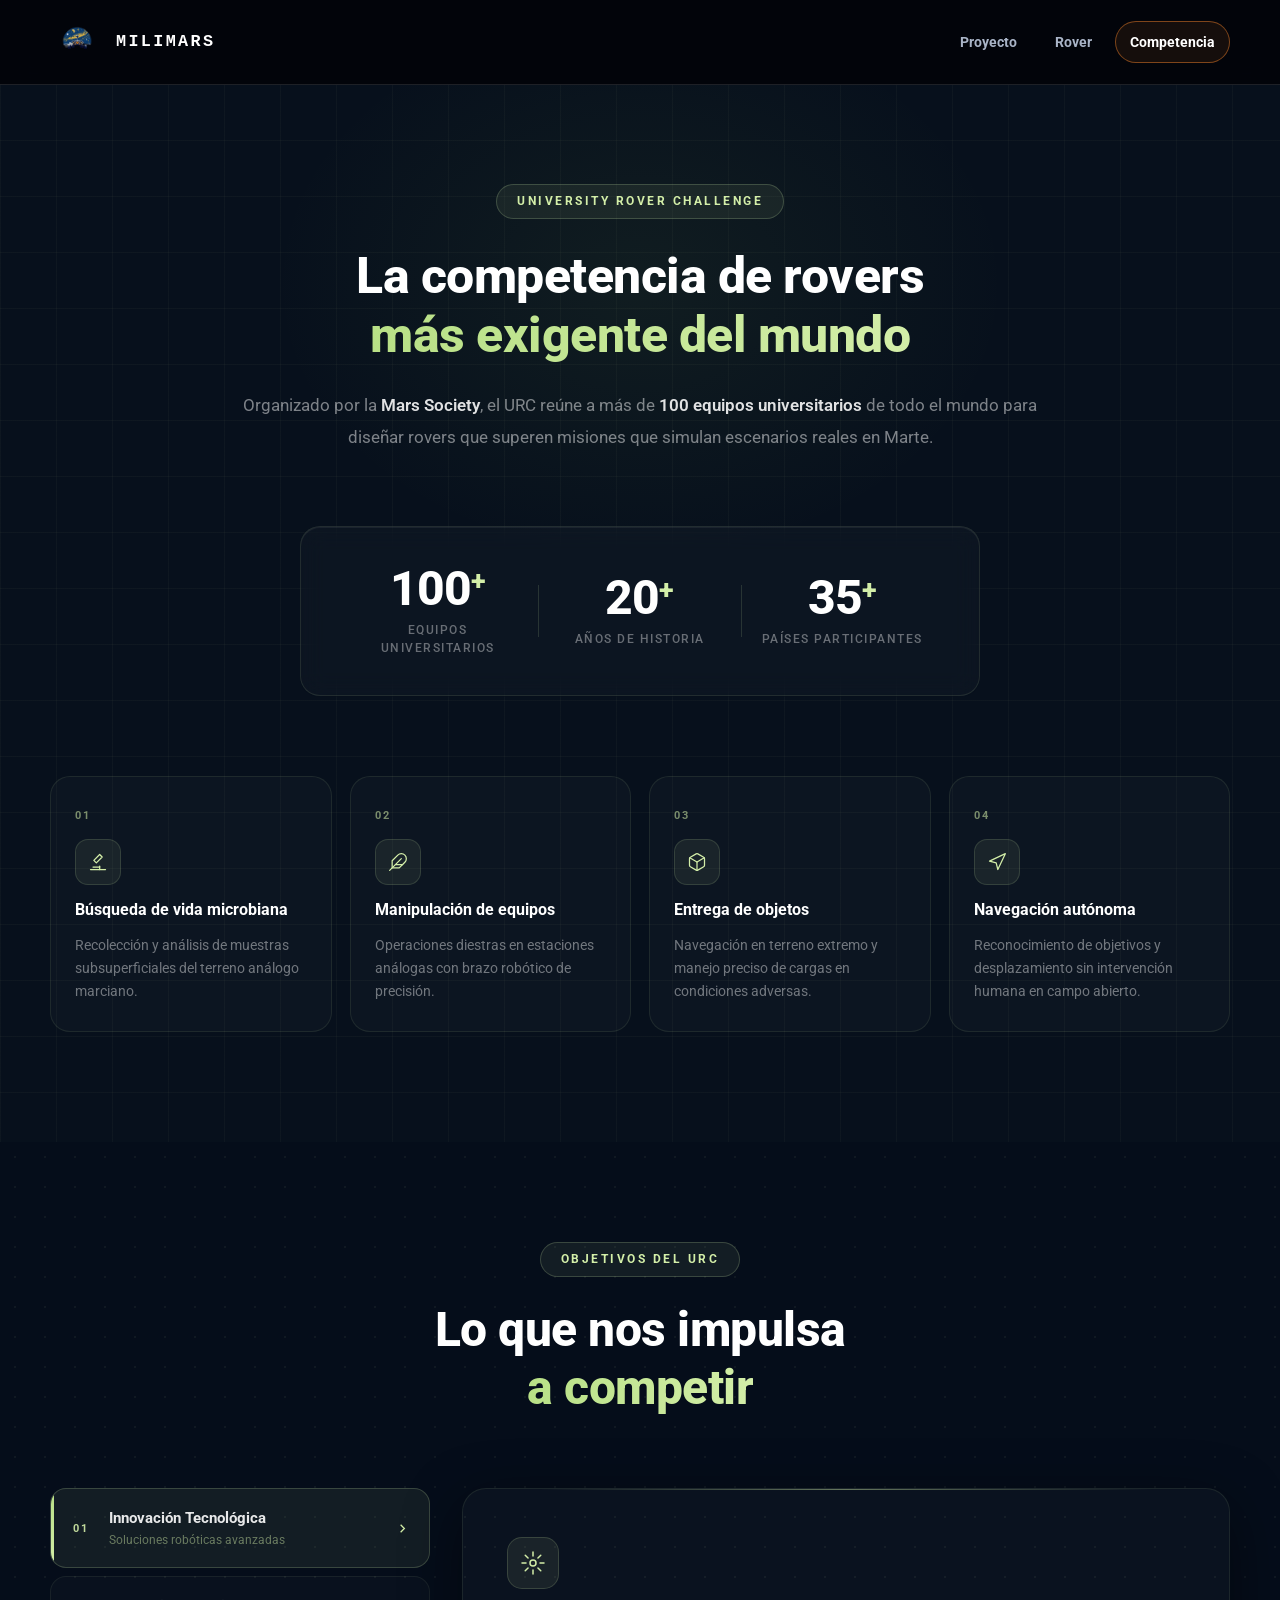
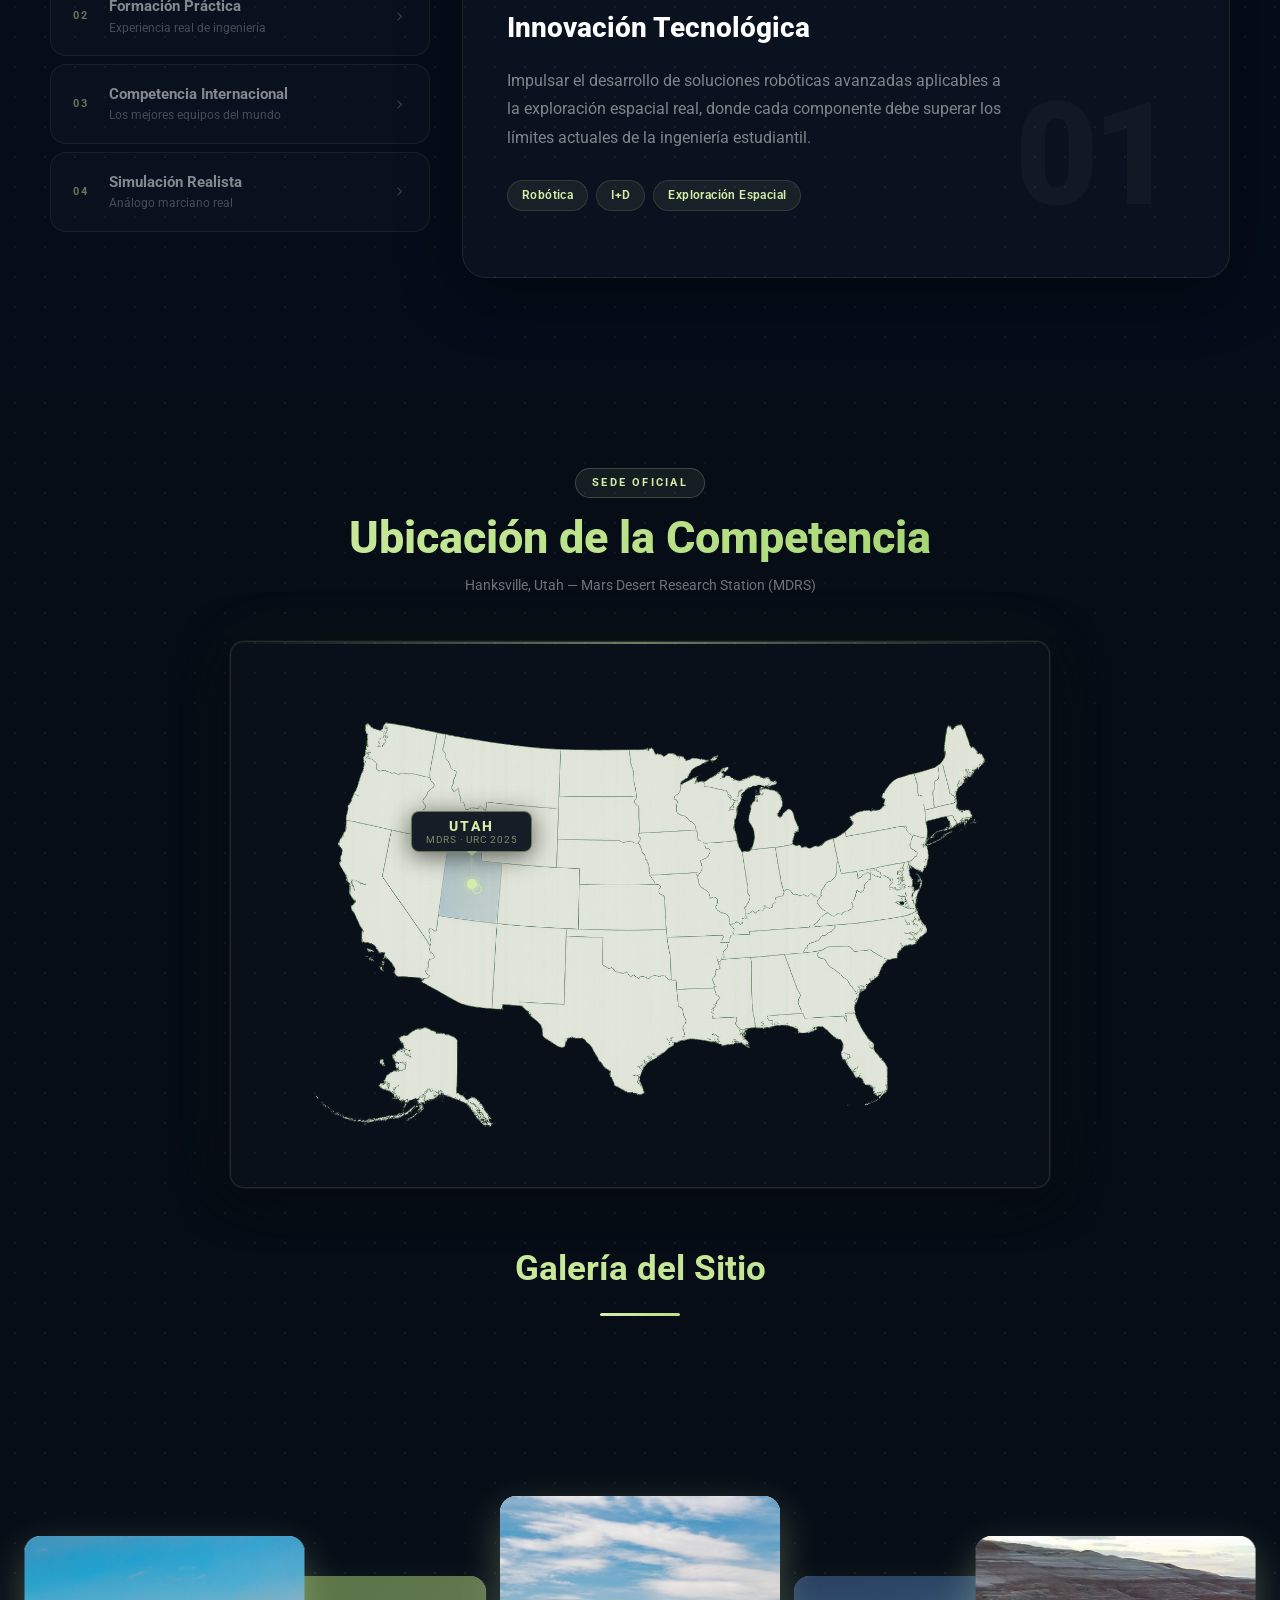
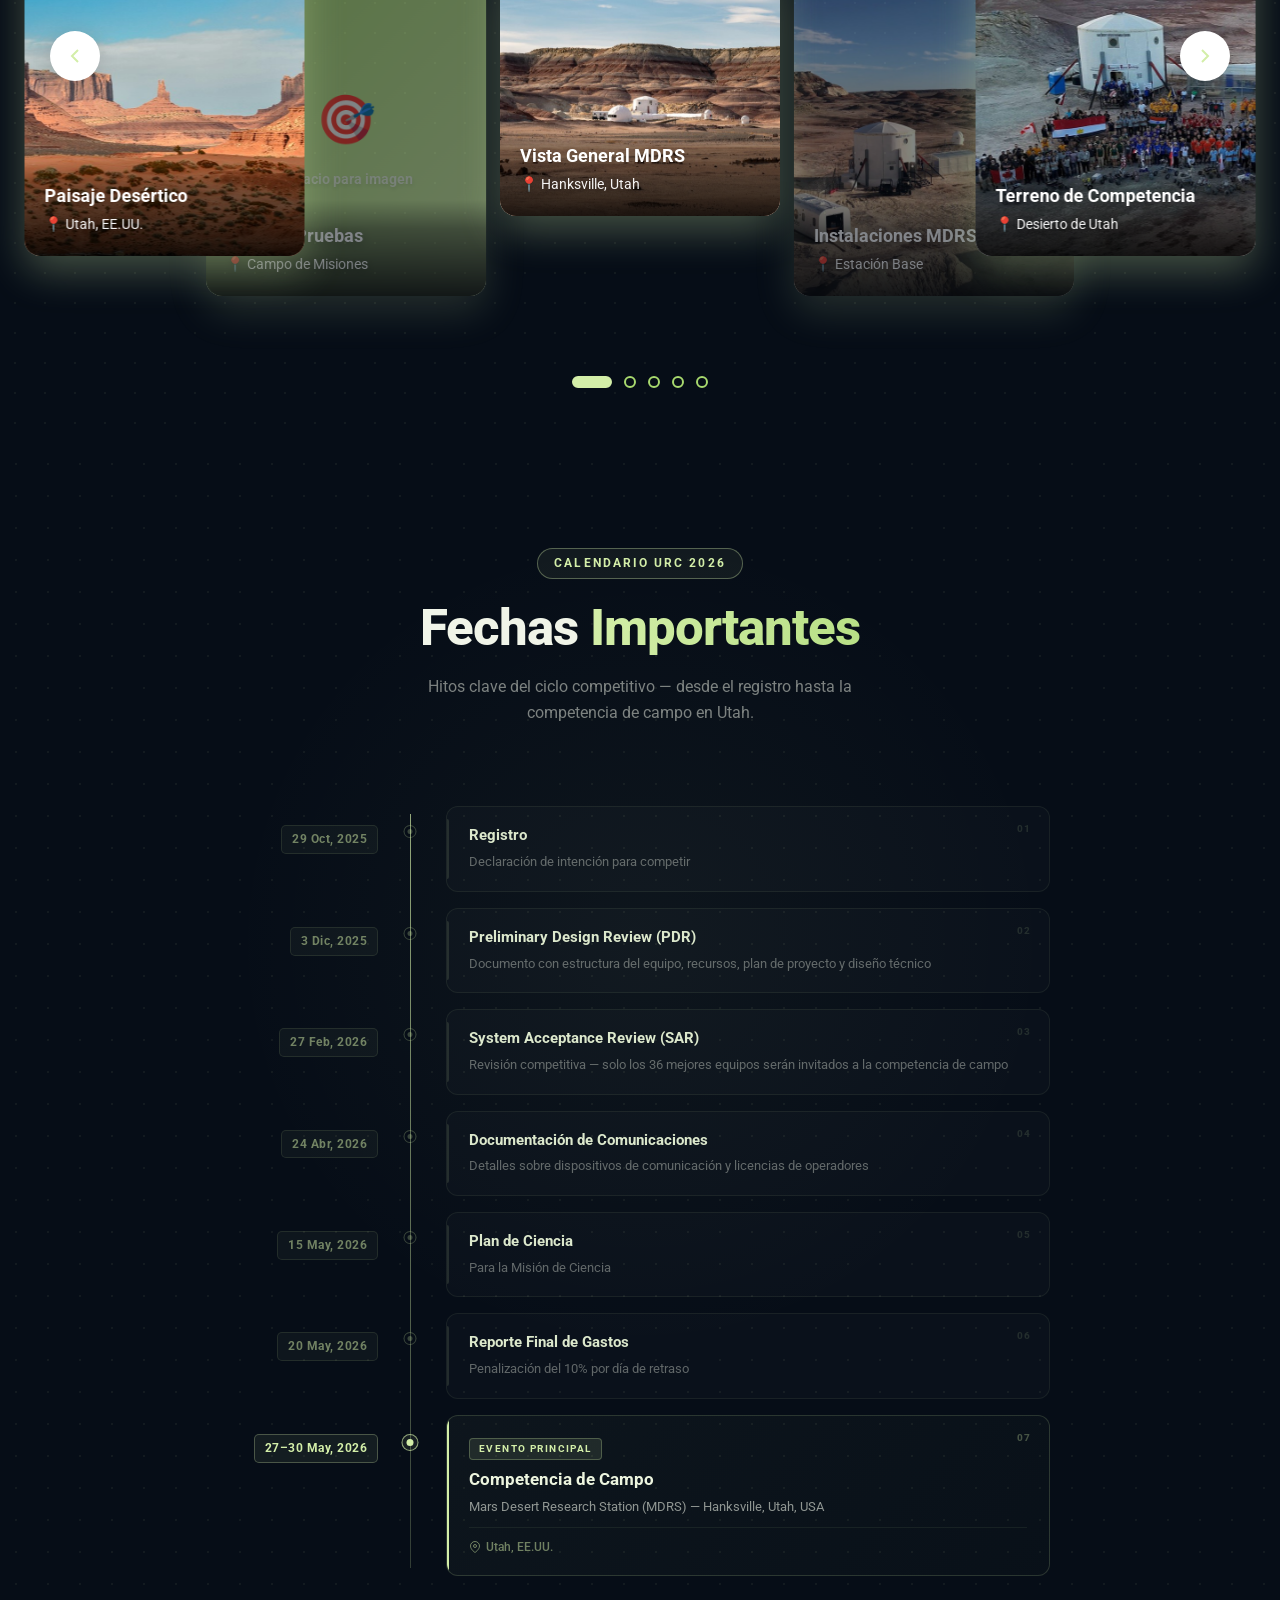
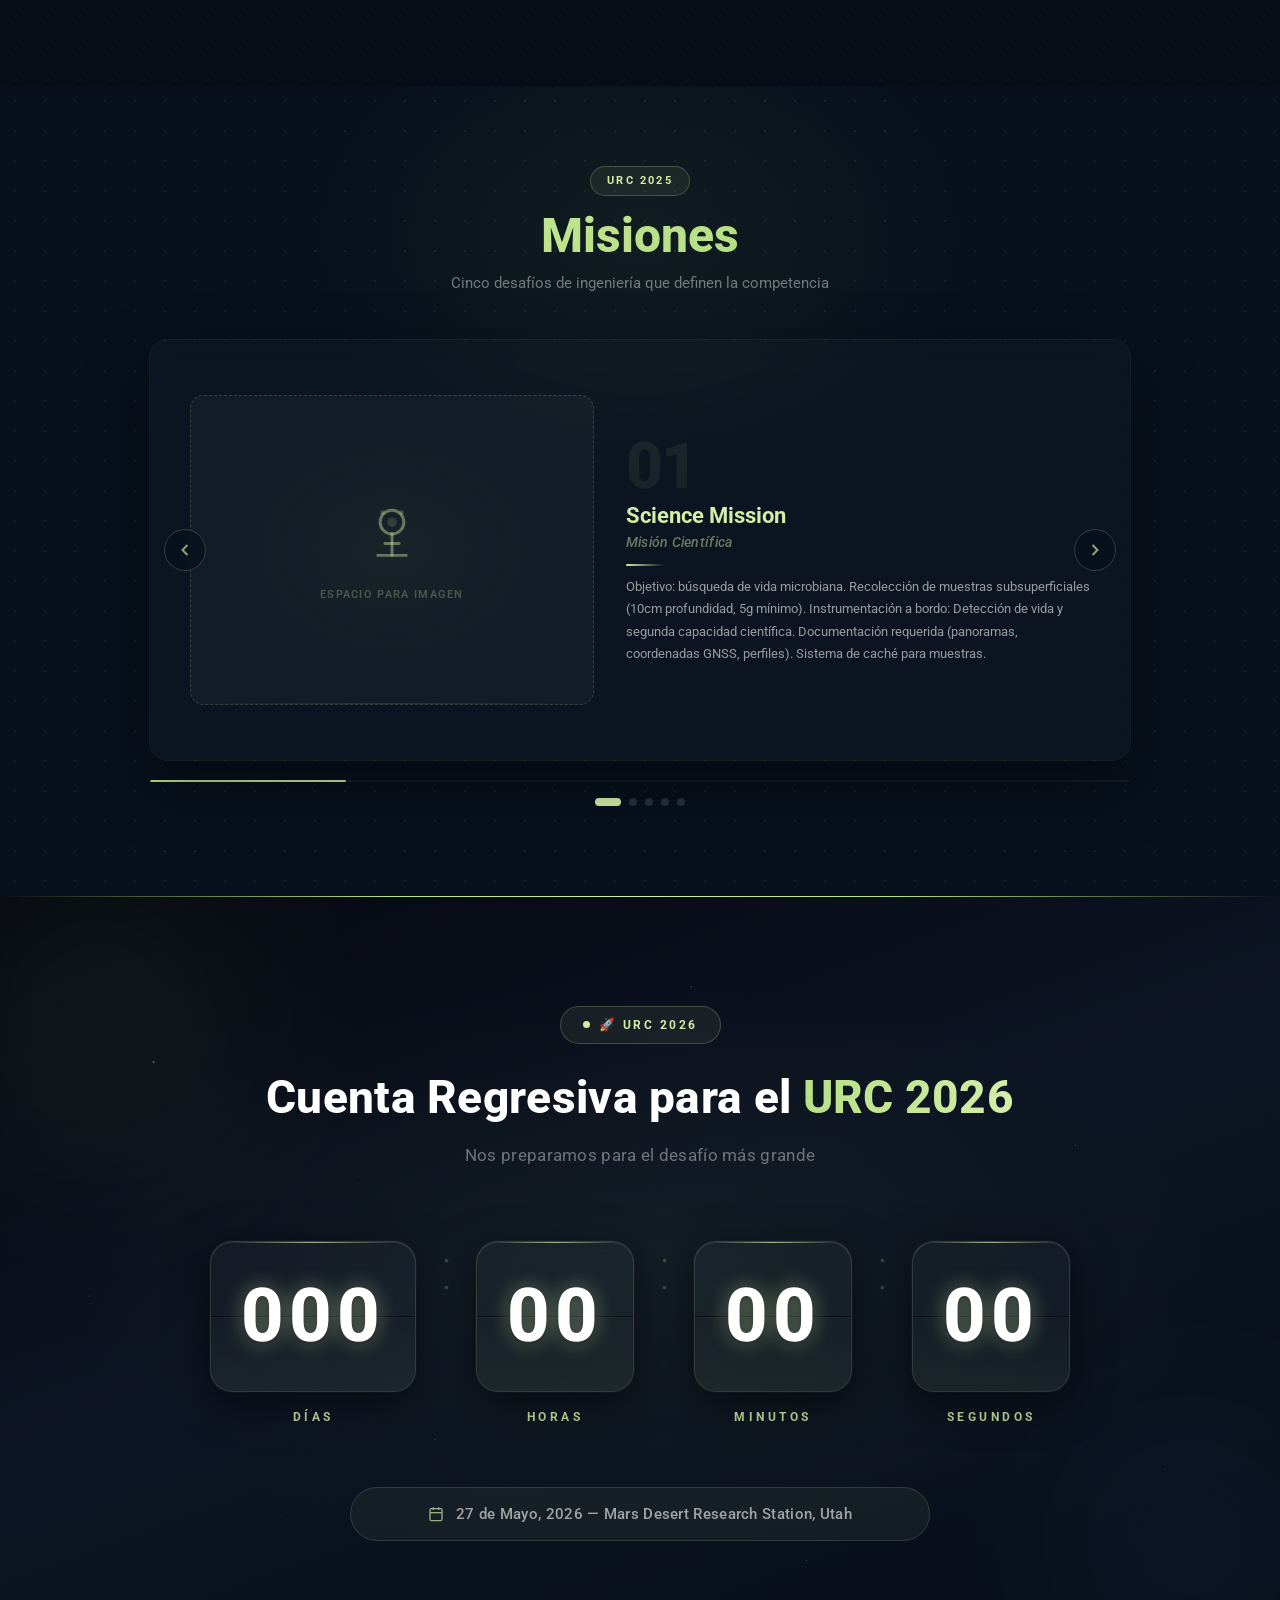
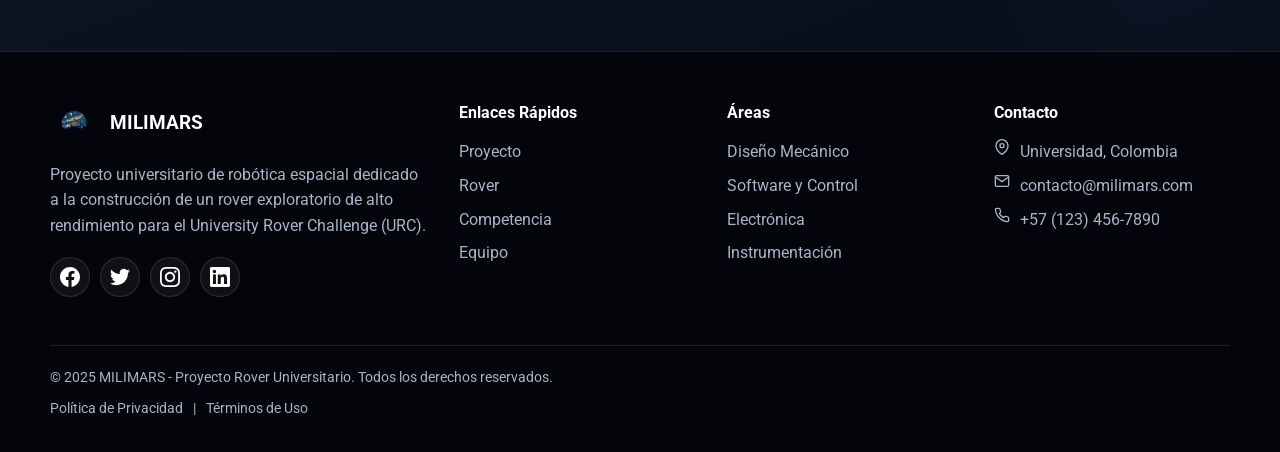
==== commit 1d7bcb49: "1506 subida" ====
--- a/competencia.html
+++ b/competencia.html
@@ -29,113 +29,234 @@
 
     <!-- Sección: ¿Qué es el URC? -->
     <section class="urc-intro">
+        <div class="intro-bg-grid"></div>
+        <div class="intro-glow"></div>
         <div class="container">
-            <h2 class="section-title">¿Qué es el University Rover Challenge (URC)?</h2>
-            <div class="urc-intro-content">
-                <p class="intro-description">
-                    El <strong>University Rover Challenge</strong>, organizado por la Mars Society, es la competencia anual de robótica
-                    espacial más prestigiosa del mundo para estudiantes universitarios. Reúne a más de <strong>100 equipos de todo
-                    el mundo</strong> con el objetivo de diseñar un rover marciano totalmente funcional. Cada prototipo debe
-                    superar misiones que simulan escenarios reales en Marte, evaluando capacidades críticas en:
+
+            <div class="intro-header intro-reveal">
+                <div class="intro-badge">University Rover Challenge</div>
+                <h2 class="intro-title">La competencia de rovers<br><span class="intro-title-accent">más exigente del mundo</span></h2>
+                <p class="intro-desc">
+                    Organizado por la <strong>Mars Society</strong>, el URC reúne a más de <strong>100 equipos universitarios</strong>
+                    de todo el mundo para diseñar rovers que superen misiones que simulan escenarios reales en Marte.
                 </p>
-                <ul class="mission-list">
-                    <li>
-                        <span class="mission-icon">🔬</span>
-                        <div class="mission-info">
-                            <h3>Búsqueda de vida microbiana:</h3>
-                            <p>Recolección y análisis de muestras subsuperficiales</p>
-                        </div>
-                    </li>
-                    <li>
-                        <span class="mission-icon">🦾</span>
-                        <div class="mission-info">
-                            <h3>Manipulación de equipos:</h3>
-                            <p>Operaciones diextras en estaciones análogas</p>
-                        </div>
-                    </li>
-                    <li>
-                        <span class="mission-icon">📦</span>
-                        <div class="mission-info">
-                            <h3>Entrega de objetos:</h3>
-                            <p>Navegación en terreno extremo y manejo de cargas</p>
-                        </div>
-                    </li>
-                    <li>
-                        <span class="mission-icon">🗺️</span>
-                        <div class="mission-info">
-                            <h3>Navegación autónoma:</h3>
-                            <p>Reconocimiento de objetivos y desplazamiento sin intervención humana</p>
-                        </div>
-                    </li>
-                </ul>
-            </div>
+            </div>
+
+            <div class="intro-stats intro-reveal intro-reveal-delay-1">
+                <div class="intro-stat">
+                    <div class="stat-value">
+                        <span class="stat-number" data-target="100">0</span><span class="stat-plus">+</span>
+                    </div>
+                    <span class="stat-label">Equipos universitarios</span>
+                </div>
+                <div class="intro-stat-divider"></div>
+                <div class="intro-stat">
+                    <div class="stat-value">
+                        <span class="stat-number" data-target="20">0</span><span class="stat-plus">+</span>
+                    </div>
+                    <span class="stat-label">Años de historia</span>
+                </div>
+                <div class="intro-stat-divider"></div>
+                <div class="intro-stat">
+                    <div class="stat-value">
+                        <span class="stat-number" data-target="35">0</span><span class="stat-plus">+</span>
+                    </div>
+                    <span class="stat-label">Países participantes</span>
+                </div>
+            </div>
+
+            <div class="intro-cards">
+                <div class="intro-card intro-reveal intro-reveal-delay-2">
+                    <div class="card-num">01</div>
+                    <div class="card-icon">
+                        <svg viewBox="0 0 24 24" fill="none" stroke="currentColor" stroke-width="1.5" stroke-linecap="round" stroke-linejoin="round">
+                            <path d="M6 18h8"/><path d="M3 21h18"/><path d="M14 21v-4"/>
+                            <path d="M14 3l3 3-7 7-3-3 7-7z"/>
+                        </svg>
+                    </div>
+                    <h3 class="card-title">Búsqueda de vida microbiana</h3>
+                    <p class="card-desc">Recolección y análisis de muestras subsuperficiales del terreno análogo marciano.</p>
+                    <div class="card-accent"></div>
+                </div>
+
+                <div class="intro-card intro-reveal intro-reveal-delay-3">
+                    <div class="card-num">02</div>
+                    <div class="card-icon">
+                        <svg viewBox="0 0 24 24" fill="none" stroke="currentColor" stroke-width="1.5" stroke-linecap="round" stroke-linejoin="round">
+                            <path d="M20.24 12.24a6 6 0 0 0-8.49-8.49L5 10.5V19h8.5z"/>
+                            <line x1="16" y1="8" x2="2" y2="22"/>
+                            <line x1="17.5" y1="15" x2="9" y2="15"/>
+                        </svg>
+                    </div>
+                    <h3 class="card-title">Manipulación de equipos</h3>
+                    <p class="card-desc">Operaciones diestras en estaciones análogas con brazo robótico de precisión.</p>
+                    <div class="card-accent"></div>
+                </div>
+
+                <div class="intro-card intro-reveal intro-reveal-delay-4">
+                    <div class="card-num">03</div>
+                    <div class="card-icon">
+                        <svg viewBox="0 0 24 24" fill="none" stroke="currentColor" stroke-width="1.5" stroke-linecap="round" stroke-linejoin="round">
+                            <path d="M21 8a2 2 0 0 0-1-1.73l-7-4a2 2 0 0 0-2 0l-7 4A2 2 0 0 0 3 8v8a2 2 0 0 0 1 1.73l7 4a2 2 0 0 0 2 0l7-4A2 2 0 0 0 21 16Z"/>
+                            <path d="m3.27 6.96 8.73 5.05 8.73-5.05"/><path d="M12 22.08V12"/>
+                        </svg>
+                    </div>
+                    <h3 class="card-title">Entrega de objetos</h3>
+                    <p class="card-desc">Navegación en terreno extremo y manejo preciso de cargas en condiciones adversas.</p>
+                    <div class="card-accent"></div>
+                </div>
+
+                <div class="intro-card intro-reveal intro-reveal-delay-5">
+                    <div class="card-num">04</div>
+                    <div class="card-icon">
+                        <svg viewBox="0 0 24 24" fill="none" stroke="currentColor" stroke-width="1.5" stroke-linecap="round" stroke-linejoin="round">
+                            <polygon points="3 11 22 2 13 21 11 13 3 11"/>
+                        </svg>
+                    </div>
+                    <h3 class="card-title">Navegación autónoma</h3>
+                    <p class="card-desc">Reconocimiento de objetivos y desplazamiento sin intervención humana en campo abierto.</p>
+                    <div class="card-accent"></div>
+                </div>
+            </div>
+
         </div>
     </section>
 
     <!-- Sección: Objetivos URC -->
     <section class="urc-objectives">
+        <div class="obj-dots"></div>
         <div class="container">
-            <h2 class="section-title">Objetivos del URC</h2>
-            <div class="carousel-container">
-                <div class="carousel-wrapper">
-                    <div class="carousel-track">
-                        <!-- Slide 1: Innovación Tecnológica -->
-                        <div class="carousel-slide">
-                            <div class="slide-content">
-                                <div class="slide-icon">💡</div>
-                                <h3 class="slide-title">Innovación Tecnológica</h3>
-                                <p class="slide-description">Impulsar el desarrollo de soluciones robóticas avanzadas aplicables a la exploración espacial</p>
-                            </div>
-                        </div>
-
-                        <!-- Slide 2: Formación Práctica -->
-                        <div class="carousel-slide">
-                            <div class="slide-content">
-                                <div class="slide-icon">🎓</div>
-                                <h3 class="slide-title">Formación Práctica</h3>
-                                <p class="slide-description">Proporcionar experiencia real en diseño, construcción y operación de sistemas complejos</p>
-                            </div>
-                        </div>
-
-                        <!-- Slide 3: Competencia Internacional -->
-                        <div class="carousel-slide">
-                            <div class="slide-content">
-                                <div class="slide-icon">🌍</div>
-                                <h3 class="slide-title">Competencia Internacional</h3>
-                                <p class="slide-description">Evaluar el desempeño de los mejores equipos universitarios en condiciones extremadamente desafiantes</p>
-                            </div>
-                        </div>
-
-                        <!-- Slide 4: Simulación Realista -->
-                        <div class="carousel-slide">
-                            <div class="slide-content">
-                                <div class="slide-icon">🔴</div>
-                                <h3 class="slide-title">Simulación Realista</h3>
-                                <p class="slide-description">Replicar misiones marcianas en un entorno análogo utilizado por investigadores y astronautas</p>
-                            </div>
-                        </div>
-                    </div>
-                </div>
-
-                <!-- Controles del carrusel -->
-                <button class="carousel-btn carousel-btn-prev" aria-label="Anterior">
-                    <svg width="24" height="24" viewBox="0 0 24 24" fill="none" stroke="currentColor" stroke-width="2">
-                        <polyline points="15 18 9 12 15 6"></polyline>
-                    </svg>
-                </button>
-                <button class="carousel-btn carousel-btn-next" aria-label="Siguiente">
-                    <svg width="24" height="24" viewBox="0 0 24 24" fill="none" stroke="currentColor" stroke-width="2">
-                        <polyline points="9 18 15 12 9 6"></polyline>
-                    </svg>
-                </button>
-
-                <!-- Indicadores -->
-                <div class="carousel-indicators">
-                    <button class="indicator" data-slide="0"></button>
-                    <button class="indicator" data-slide="1"></button>
-                    <button class="indicator" data-slide="2"></button>
-                    <button class="indicator" data-slide="3"></button>
-                </div>
+
+            <div class="obj-header obj-reveal">
+                <div class="obj-badge">Objetivos del URC</div>
+                <h2 class="obj-title">Lo que nos impulsa<br><span class="obj-title-accent">a competir</span></h2>
+            </div>
+
+            <div class="obj-layout obj-reveal obj-reveal-delay-1">
+
+                <!-- Tabs: lista de objetivos -->
+                <nav class="obj-tabs" aria-label="Objetivos del URC">
+                    <button class="obj-tab active" data-index="0">
+                        <span class="tab-progress"></span>
+                        <span class="tab-num">01</span>
+                        <div class="tab-info">
+                            <span class="tab-name">Innovación Tecnológica</span>
+                            <span class="tab-sub">Soluciones robóticas avanzadas</span>
+                        </div>
+                        <svg class="tab-arrow" viewBox="0 0 24 24" fill="none" stroke="currentColor" stroke-width="2">
+                            <polyline points="9 18 15 12 9 6"/>
+                        </svg>
+                    </button>
+
+                    <button class="obj-tab" data-index="1">
+                        <span class="tab-progress"></span>
+                        <span class="tab-num">02</span>
+                        <div class="tab-info">
+                            <span class="tab-name">Formación Práctica</span>
+                            <span class="tab-sub">Experiencia real de ingeniería</span>
+                        </div>
+                        <svg class="tab-arrow" viewBox="0 0 24 24" fill="none" stroke="currentColor" stroke-width="2">
+                            <polyline points="9 18 15 12 9 6"/>
+                        </svg>
+                    </button>
+
+                    <button class="obj-tab" data-index="2">
+                        <span class="tab-progress"></span>
+                        <span class="tab-num">03</span>
+                        <div class="tab-info">
+                            <span class="tab-name">Competencia Internacional</span>
+                            <span class="tab-sub">Los mejores equipos del mundo</span>
+                        </div>
+                        <svg class="tab-arrow" viewBox="0 0 24 24" fill="none" stroke="currentColor" stroke-width="2">
+                            <polyline points="9 18 15 12 9 6"/>
+                        </svg>
+                    </button>
+
+                    <button class="obj-tab" data-index="3">
+                        <span class="tab-progress"></span>
+                        <span class="tab-num">04</span>
+                        <div class="tab-info">
+                            <span class="tab-name">Simulación Realista</span>
+                            <span class="tab-sub">Análogo marciano real</span>
+                        </div>
+                        <svg class="tab-arrow" viewBox="0 0 24 24" fill="none" stroke="currentColor" stroke-width="2">
+                            <polyline points="9 18 15 12 9 6"/>
+                        </svg>
+                    </button>
+                </nav>
+
+                <!-- Panel de contenido activo -->
+                <div class="obj-panel">
+                    <div class="obj-panel-content active" data-index="0">
+                        <div class="panel-bg-num" aria-hidden="true">01</div>
+                        <div class="panel-icon">
+                            <svg viewBox="0 0 24 24" fill="none" stroke="currentColor" stroke-width="1.5" stroke-linecap="round" stroke-linejoin="round">
+                                <circle cx="12" cy="12" r="3"/>
+                                <path d="M12 1v4M12 19v4M4.22 4.22l2.83 2.83M16.95 16.95l2.83 2.83M1 12h4M19 12h4M4.22 19.78l2.83-2.83M16.95 7.05l2.83-2.83"/>
+                            </svg>
+                        </div>
+                        <h3 class="panel-title">Innovación Tecnológica</h3>
+                        <p class="panel-desc">Impulsar el desarrollo de soluciones robóticas avanzadas aplicables a la exploración espacial real, donde cada componente debe superar los límites actuales de la ingeniería estudiantil.</p>
+                        <div class="panel-tags">
+                            <span class="panel-tag">Robótica</span>
+                            <span class="panel-tag">I+D</span>
+                            <span class="panel-tag">Exploración Espacial</span>
+                        </div>
+                    </div>
+
+                    <div class="obj-panel-content" data-index="1">
+                        <div class="panel-bg-num" aria-hidden="true">02</div>
+                        <div class="panel-icon">
+                            <svg viewBox="0 0 24 24" fill="none" stroke="currentColor" stroke-width="1.5" stroke-linecap="round" stroke-linejoin="round">
+                                <path d="M22 10v6M2 10l10-5 10 5-10 5z"/>
+                                <path d="M6 12v5c3 3 9 3 12 0v-5"/>
+                            </svg>
+                        </div>
+                        <h3 class="panel-title">Formación Práctica</h3>
+                        <p class="panel-desc">Proporcionar experiencia real en diseño, construcción y operación de sistemas complejos, preparando ingenieros para los desafíos tecnológicos más exigentes de la industria aeroespacial.</p>
+                        <div class="panel-tags">
+                            <span class="panel-tag">Ingeniería</span>
+                            <span class="panel-tag">Trabajo en Equipo</span>
+                            <span class="panel-tag">Diseño de Sistemas</span>
+                        </div>
+                    </div>
+
+                    <div class="obj-panel-content" data-index="2">
+                        <div class="panel-bg-num" aria-hidden="true">03</div>
+                        <div class="panel-icon">
+                            <svg viewBox="0 0 24 24" fill="none" stroke="currentColor" stroke-width="1.5" stroke-linecap="round" stroke-linejoin="round">
+                                <circle cx="12" cy="12" r="10"/>
+                                <path d="M2 12h20M12 2a15.3 15.3 0 0 1 4 10 15.3 15.3 0 0 1-4 10 15.3 15.3 0 0 1-4-10 15.3 15.3 0 0 1 4-10z"/>
+                            </svg>
+                        </div>
+                        <h3 class="panel-title">Competencia Internacional</h3>
+                        <p class="panel-desc">Evaluar el desempeño de los mejores equipos universitarios del mundo en condiciones extremadamente desafiantes, fomentando una comunidad global de innovadores aeroespaciales.</p>
+                        <div class="panel-tags">
+                            <span class="panel-tag">100+ Equipos</span>
+                            <span class="panel-tag">35+ Países</span>
+                            <span class="panel-tag">Nivel Mundial</span>
+                        </div>
+                    </div>
+
+                    <div class="obj-panel-content" data-index="3">
+                        <div class="panel-bg-num" aria-hidden="true">04</div>
+                        <div class="panel-icon">
+                            <svg viewBox="0 0 24 24" fill="none" stroke="currentColor" stroke-width="1.5" stroke-linecap="round" stroke-linejoin="round">
+                                <path d="M12 2a10 10 0 1 0 10 10"/>
+                                <path d="M12 12 4.93 19.07"/>
+                                <circle cx="19" cy="5" r="3"/>
+                            </svg>
+                        </div>
+                        <h3 class="panel-title">Simulación Realista</h3>
+                        <p class="panel-desc">Replicar misiones marcianas en el entorno análogo del MDRS Utah, utilizado por investigadores y astronautas, reproduciendo con fidelidad las condiciones del planeta rojo.</p>
+                        <div class="panel-tags">
+                            <span class="panel-tag">MDRS Utah</span>
+                            <span class="panel-tag">Mars Society</span>
+                            <span class="panel-tag">Análogo Marciano</span>
+                        </div>
+                    </div>
+                </div>
+
             </div>
         </div>
     </section>
@@ -143,8 +264,33 @@
     <!-- Sección: Ubicación de la Competencia -->
     <section class="urc-location">
         <div class="container">
-            <!-- Imagen del mapa en la parte superior -->
-            <img src="images/Mapautah.png" alt="Mapa MDRS - Hanksville, Utah" class="map-image-simple">
+
+            <!-- Encabezado de sección -->
+            <div class="loc-header">
+                <span class="loc-badge">Sede Oficial</span>
+                <h2 class="loc-title">Ubicación de la Competencia</h2>
+                <p class="loc-sub">Hanksville, Utah &mdash; Mars Desert Research Station (MDRS)</p>
+            </div>
+
+            <!-- Mapa con marcador de Utah -->
+            <div class="loc-map-wrap">
+                <img src="images/Mapautah.png" alt="Mapa MDRS - Hanksville, Utah" class="map-image-simple">
+                <div class="loc-marker-layer">
+                    <div class="loc-pin-group">
+                        <div class="loc-float-wrap">
+                            <div class="loc-callout-card">
+                                <span class="loc-callout-name">UTAH</span>
+                                <span class="loc-callout-detail">MDRS &middot; URC 2025</span>
+                            </div>
+                            <div class="loc-stem"></div>
+                        </div>
+                        <div class="loc-pin-dot">
+                            <div class="loc-pin-ring"></div>
+                            <div class="loc-pin-ring loc-pin-ring-2"></div>
+                        </div>
+                    </div>
+                </div>
+            </div>
 
             <h2 class="location-title">Galería del Sitio</h2>
 
@@ -273,196 +419,312 @@
 
     <!-- Sección: Fechas Importantes -->
     <section class="urc-timeline">
+        <div class="tl-bg-grid"></div>
+        <div class="tl-glow-center"></div>
         <div class="container">
-            <h2 class="section-title">Fechas Importantes</h2>
-
-            <div class="timeline-container">
-                <!-- Timeline Item 1 -->
-                <div class="timeline-item">
-                    <div class="timeline-date-side">
-                        <span class="timeline-date">29 de Octubre, 2025</span>
-                    </div>
-                    <div class="timeline-marker"></div>
-                    <div class="timeline-content">
-                        <h3 class="timeline-title">Registro</h3>
-                        <p class="timeline-description">Declaración de intención para competir</p>
-                    </div>
-                </div>
-
-                <!-- Timeline Item 2 -->
-                <div class="timeline-item">
-                    <div class="timeline-date-side">
-                        <span class="timeline-date">3 de Diciembre, 2025</span>
-                    </div>
-                    <div class="timeline-marker"></div>
-                    <div class="timeline-content">
-                        <h3 class="timeline-title">Preliminary Design Review (PDR)</h3>
-                        <p class="timeline-description">Documento con estructura del equipo, recursos, plan de proyecto y diseño técnico</p>
-                    </div>
-                </div>
-
-                <!-- Timeline Item 3 -->
-                <div class="timeline-item">
-                    <div class="timeline-date-side">
-                        <span class="timeline-date">27 de Febrero, 2026</span>
-                    </div>
-                    <div class="timeline-marker"></div>
-                    <div class="timeline-content">
-                        <h3 class="timeline-title">System Acceptance Review (SAR)</h3>
-                        <p class="timeline-description">Revisión competitiva - solo los 36 mejores equipos serán invitados a la competencia de campo</p>
-                    </div>
-                </div>
-
-                <!-- Timeline Item 4 -->
-                <div class="timeline-item">
-                    <div class="timeline-date-side">
-                        <span class="timeline-date">24 de Abril, 2026</span>
-                    </div>
-                    <div class="timeline-marker"></div>
-                    <div class="timeline-content">
-                        <h3 class="timeline-title">Documentación de Comunicaciones</h3>
-                        <p class="timeline-description">Detalles sobre dispositivos de comunicación y licencias de operadores</p>
-                    </div>
-                </div>
-
-                <!-- Timeline Item 5 -->
-                <div class="timeline-item">
-                    <div class="timeline-date-side">
-                        <span class="timeline-date">15 de Mayo, 2026</span>
-                    </div>
-                    <div class="timeline-marker"></div>
-                    <div class="timeline-content">
-                        <h3 class="timeline-title">Plan de Ciencia</h3>
-                        <p class="timeline-description">Para la Misión de Ciencia</p>
-                    </div>
-                </div>
-
-                <!-- Timeline Item 6 -->
-                <div class="timeline-item">
-                    <div class="timeline-date-side">
-                        <span class="timeline-date">20 de Mayo, 2026</span>
-                    </div>
-                    <div class="timeline-marker"></div>
-                    <div class="timeline-content">
-                        <h3 class="timeline-title">Reporte Final de Gastos</h3>
-                        <p class="timeline-description">Penalización del 10% por día de retraso</p>
-                    </div>
-                </div>
-
-                <!-- Timeline Item 7 - Competencia (Destacado) -->
-                <div class="timeline-item timeline-highlight">
-                    <div class="timeline-date-side">
-                        <span class="timeline-date timeline-date-highlight">27-30 Mayo, 2026</span>
-                    </div>
-                    <div class="timeline-marker timeline-marker-highlight"></div>
-                    <div class="timeline-content timeline-content-highlight">
-                        <h3 class="timeline-title">Competencia de Campo</h3>
-                        <p class="timeline-description">Mars Desert Research Station (MDRS) - Hanksville, Utah, USA</p>
-                    </div>
-                </div>
+
+            <!-- Encabezado -->
+            <div class="tl-header tl-reveal">
+                <span class="tl-badge">Calendario URC 2026</span>
+                <h2 class="tl-title">Fechas <span class="tl-title-accent">Importantes</span></h2>
+                <p class="tl-desc">Hitos clave del ciclo competitivo — desde el registro hasta la competencia de campo en Utah.</p>
+            </div>
+
+            <!-- Línea de tiempo -->
+            <div class="tl-track">
+
+                <!-- Ítem 1 -->
+                <div class="tl-item tl-reveal">
+                    <div class="tl-left">
+                        <span class="tl-date">29 Oct, 2025</span>
+                    </div>
+                    <div class="tl-axis">
+                        <div class="tl-node"><span class="tl-node-inner"></span></div>
+                    </div>
+                    <div class="tl-right">
+                        <div class="tl-card">
+                            <span class="tl-num">01</span>
+                            <h3 class="tl-card-title">Registro</h3>
+                            <p class="tl-card-desc">Declaración de intención para competir</p>
+                        </div>
+                    </div>
+                </div>
+
+                <!-- Ítem 2 -->
+                <div class="tl-item tl-reveal">
+                    <div class="tl-left">
+                        <span class="tl-date">3 Dic, 2025</span>
+                    </div>
+                    <div class="tl-axis">
+                        <div class="tl-node"><span class="tl-node-inner"></span></div>
+                    </div>
+                    <div class="tl-right">
+                        <div class="tl-card">
+                            <span class="tl-num">02</span>
+                            <h3 class="tl-card-title">Preliminary Design Review (PDR)</h3>
+                            <p class="tl-card-desc">Documento con estructura del equipo, recursos, plan de proyecto y diseño técnico</p>
+                        </div>
+                    </div>
+                </div>
+
+                <!-- Ítem 3 -->
+                <div class="tl-item tl-reveal">
+                    <div class="tl-left">
+                        <span class="tl-date">27 Feb, 2026</span>
+                    </div>
+                    <div class="tl-axis">
+                        <div class="tl-node"><span class="tl-node-inner"></span></div>
+                    </div>
+                    <div class="tl-right">
+                        <div class="tl-card">
+                            <span class="tl-num">03</span>
+                            <h3 class="tl-card-title">System Acceptance Review (SAR)</h3>
+                            <p class="tl-card-desc">Revisión competitiva — solo los 36 mejores equipos serán invitados a la competencia de campo</p>
+                        </div>
+                    </div>
+                </div>
+
+                <!-- Ítem 4 -->
+                <div class="tl-item tl-reveal">
+                    <div class="tl-left">
+                        <span class="tl-date">24 Abr, 2026</span>
+                    </div>
+                    <div class="tl-axis">
+                        <div class="tl-node"><span class="tl-node-inner"></span></div>
+                    </div>
+                    <div class="tl-right">
+                        <div class="tl-card">
+                            <span class="tl-num">04</span>
+                            <h3 class="tl-card-title">Documentación de Comunicaciones</h3>
+                            <p class="tl-card-desc">Detalles sobre dispositivos de comunicación y licencias de operadores</p>
+                        </div>
+                    </div>
+                </div>
+
+                <!-- Ítem 5 -->
+                <div class="tl-item tl-reveal">
+                    <div class="tl-left">
+                        <span class="tl-date">15 May, 2026</span>
+                    </div>
+                    <div class="tl-axis">
+                        <div class="tl-node"><span class="tl-node-inner"></span></div>
+                    </div>
+                    <div class="tl-right">
+                        <div class="tl-card">
+                            <span class="tl-num">05</span>
+                            <h3 class="tl-card-title">Plan de Ciencia</h3>
+                            <p class="tl-card-desc">Para la Misión de Ciencia</p>
+                        </div>
+                    </div>
+                </div>
+
+                <!-- Ítem 6 -->
+                <div class="tl-item tl-reveal">
+                    <div class="tl-left">
+                        <span class="tl-date">20 May, 2026</span>
+                    </div>
+                    <div class="tl-axis">
+                        <div class="tl-node"><span class="tl-node-inner"></span></div>
+                    </div>
+                    <div class="tl-right">
+                        <div class="tl-card">
+                            <span class="tl-num">06</span>
+                            <h3 class="tl-card-title">Reporte Final de Gastos</h3>
+                            <p class="tl-card-desc">Penalización del 10% por día de retraso</p>
+                        </div>
+                    </div>
+                </div>
+
+                <!-- Ítem 7 — Evento principal destacado -->
+                <div class="tl-item tl-item-final tl-reveal">
+                    <div class="tl-left">
+                        <span class="tl-date tl-date-final">27–30 May, 2026</span>
+                    </div>
+                    <div class="tl-axis">
+                        <div class="tl-node tl-node-final"><span class="tl-node-inner"></span></div>
+                    </div>
+                    <div class="tl-right">
+                        <div class="tl-card tl-card-final">
+                            <span class="tl-num">07</span>
+                            <span class="tl-final-tag">Evento Principal</span>
+                            <h3 class="tl-card-title">Competencia de Campo</h3>
+                            <p class="tl-card-desc">Mars Desert Research Station (MDRS) — Hanksville, Utah, USA</p>
+                            <div class="tl-final-footer">
+                                <span class="tl-final-loc">
+                                    <svg width="12" height="12" viewBox="0 0 24 24" fill="none" stroke="currentColor" stroke-width="2"><path d="M21 10c0 7-9 13-9 13s-9-6-9-13a9 9 0 0 1 18 0z"/><circle cx="12" cy="10" r="3"/></svg>
+                                    Utah, EE.UU.
+                                </span>
+                            </div>
+                        </div>
+                    </div>
+                </div>
+
             </div>
         </div>
     </section>
 
     <!-- Sección: Misiones -->
     <section class="urc-missions">
+        <div class="ms-bg-dots"></div>
         <div class="container">
-            <h2 class="section-title">Misiones</h2>
-
-            <div class="missions-carousel-container">
-                <div class="missions-carousel-track">
-                    <!-- Slide 1: Misiones 1 y 2 -->
-                    <div class="missions-slide">
-                        <div class="missions-grid">
-                            <!-- Misión 1: Fila superior - Imagen izquierda, texto derecha -->
-                            <div class="mission-image-placeholder">
-                                <span class="mission-placeholder-icon">🔬</span>
-                                <p>Espacio para imagen</p>
-                            </div>
-                            <div class="mission-content">
-                                <div class="mission-number">4.1</div>
-                                <h3 class="mission-title">Science Mission</h3>
-                                <h4 class="mission-subtitle">Misión Científica</h4>
-                                <p class="mission-description">Objetivo: búsqueda de vida microbiana. Recolección de muestras subsuperficiales (10cm profundidad, 5g mínimo). Instrumentación a bordo: Detección de vida y segunda capacidad científica. Documentación requerida (panoramas, coordenadas GNSS, perfiles). Sistema de caché para muestras.</p>
-                            </div>
-
-                            <!-- Misión 2: Fila inferior - Texto izquierda, imagen derecha -->
-                            <div class="mission-content">
-                                <div class="mission-number">4.2</div>
-                                <h3 class="mission-title">Delivery Mission</h3>
-                                <h4 class="mission-subtitle">Misión de Entrega</h4>
-                                <p class="mission-description">Navegación en terreno difícil (hasta 1km). Tareas: Seguir rutas marcadas, abrir cajas, recoger y entregar objetos (hasta 5kg), leer señales, búsqueda de equipos. Uso opcional del drone.</p>
-                            </div>
-                            <div class="mission-image-placeholder">
-                                <span class="mission-placeholder-icon">📦</span>
-                                <p>Espacio para imagen</p>
-                            </div>
-                        </div>
-                    </div>
-
-                    <!-- Slide 2: Misiones 3 y 4 -->
-                    <div class="missions-slide">
-                        <div class="missions-grid">
-                            <!-- Misión 3: Fila superior - Imagen izquierda, texto derecha -->
-                            <div class="mission-image-placeholder">
-                                <span class="mission-placeholder-icon">🔧</span>
-                                <p>Espacio para imagen</p>
-                            </div>
-                            <div class="mission-content">
-                                <div class="mission-number">4.3</div>
-                                <h3 class="mission-title">Equipment Servicing Mission</h3>
-                                <h4 class="mission-subtitle">Misión de Mantenimiento</h4>
-                                <p class="mission-description">Operaciones en lander simulado. Tareas dextras: Inserción de tubos de muestra, apertura de paneles, tipeo autónomo en teclado, conexión USB y lectura de datos, conexión de mangueras, manipulación de válvulas y controles.</p>
-                            </div>
-
-                            <!-- Misión 4: Fila inferior - Texto izquierda, imagen derecha -->
-                            <div class="mission-content">
-                                <div class="mission-number">4.4</div>
-                                <h3 class="mission-title">Autonomous Navigation Mission</h3>
-                                <h4 class="mission-subtitle">Navegación Autónoma</h4>
-                                <p class="mission-description">2 ubicaciones solo por GNSS. 2 postes con marcadores ArUco. 3 objetos para detección (martillo naranja, pico, botella). LED indicador (Rojo: autónomo, Azul: teleoperado, Verde: objetivo alcanzado). Distancia máxima: 2km en 30 minutos.</p>
-                            </div>
-                            <div class="mission-image-placeholder">
-                                <span class="mission-placeholder-icon">🤖</span>
-                                <p>Espacio para imagen</p>
-                            </div>
-                        </div>
-                    </div>
-
-                    <!-- Slide 3: Misión 5 -->
-                    <div class="missions-slide missions-slide-single">
-                        <div class="mission-single-container">
-                            <div class="mission-image-placeholder">
-                                <span class="mission-placeholder-icon">📋</span>
-                                <p>Espacio para imagen</p>
-                            </div>
-                            <div class="mission-content mission-content-highlight">
-                                <div class="mission-number">4.5</div>
-                                <h3 class="mission-title">System Acceptance Review</h3>
-                                <h4 class="mission-subtitle">SAR</h4>
-                                <p class="mission-description">Vale 100 puntos. Componentes escritos y en video.</p>
-                            </div>
-                        </div>
-                    </div>
-                </div>
-
-                <!-- Controles del carrusel -->
-                <button class="missions-carousel-btn missions-carousel-prev" aria-label="Anterior">
-                    <svg width="24" height="24" viewBox="0 0 24 24" fill="none" stroke="currentColor" stroke-width="2">
-                        <polyline points="15 18 9 12 15 6"></polyline>
-                    </svg>
-                </button>
-                <button class="missions-carousel-btn missions-carousel-next" aria-label="Siguiente">
-                    <svg width="24" height="24" viewBox="0 0 24 24" fill="none" stroke="currentColor" stroke-width="2">
-                        <polyline points="9 18 15 12 9 6"></polyline>
-                    </svg>
-                </button>
+            <div class="ms-header ms-reveal">
+                <span class="ms-badge">URC 2025</span>
+                <h2 class="ms-title">Misiones</h2>
+                <p class="ms-subtitle">Cinco desafíos de ingeniería que definen la competencia</p>
+            </div>
+
+            <div class="ms-carousel-wrap">
+                <div class="ms-viewport">
+                    <div class="ms-track" id="msTrack">
+
+                        <!-- Slide 1: Science Mission -->
+                        <div class="ms-slide">
+                            <div class="ms-img-area">
+                                <div class="ms-img-inner">
+                                    <svg class="ms-icon" viewBox="0 0 64 64" fill="none" xmlns="http://www.w3.org/2000/svg">
+                                        <circle cx="32" cy="22" r="10" stroke="currentColor" stroke-width="2.5"/>
+                                        <line x1="32" y1="32" x2="32" y2="50" stroke="currentColor" stroke-width="2.5" stroke-linecap="round"/>
+                                        <line x1="20" y1="50" x2="44" y2="50" stroke="currentColor" stroke-width="2.5" stroke-linecap="round"/>
+                                        <line x1="26" y1="40" x2="38" y2="40" stroke="currentColor" stroke-width="2.5" stroke-linecap="round"/>
+                                        <circle cx="32" cy="22" r="4" fill="currentColor" opacity="0.35"/>
+                                        <circle cx="24" cy="14" r="2" fill="currentColor" opacity="0.55"/>
+                                        <circle cx="40" cy="14" r="2" fill="currentColor" opacity="0.55"/>
+                                    </svg>
+                                    <span class="ms-img-label">Espacio para imagen</span>
+                                </div>
+                            </div>
+                            <div class="ms-content">
+                                <div class="ms-num">01</div>
+                                <h3 class="ms-en-title">Science Mission</h3>
+                                <p class="ms-es-title">Misión Científica</p>
+                                <div class="ms-divider"></div>
+                                <p class="ms-desc">Objetivo: búsqueda de vida microbiana. Recolección de muestras subsuperficiales (10cm profundidad, 5g mínimo). Instrumentación a bordo: Detección de vida y segunda capacidad científica. Documentación requerida (panoramas, coordenadas GNSS, perfiles). Sistema de caché para muestras.</p>
+                            </div>
+                        </div>
+
+                        <!-- Slide 2: Delivery Mission -->
+                        <div class="ms-slide">
+                            <div class="ms-img-area">
+                                <div class="ms-img-inner">
+                                    <svg class="ms-icon" viewBox="0 0 64 64" fill="none" xmlns="http://www.w3.org/2000/svg">
+                                        <rect x="14" y="26" width="36" height="24" rx="3" stroke="currentColor" stroke-width="2.5"/>
+                                        <path d="M14 34 L32 44 L50 34" stroke="currentColor" stroke-width="2.5" stroke-linecap="round" stroke-linejoin="round"/>
+                                        <path d="M22 26 L22 20 L42 20 L42 26" stroke="currentColor" stroke-width="2.5" stroke-linecap="round"/>
+                                        <circle cx="26" cy="22" r="2" fill="currentColor" opacity="0.5"/>
+                                        <circle cx="38" cy="22" r="2" fill="currentColor" opacity="0.5"/>
+                                        <line x1="32" y1="20" x2="32" y2="26" stroke="currentColor" stroke-width="2.5" stroke-linecap="round"/>
+                                    </svg>
+                                    <span class="ms-img-label">Espacio para imagen</span>
+                                </div>
+                            </div>
+                            <div class="ms-content">
+                                <div class="ms-num">02</div>
+                                <h3 class="ms-en-title">Delivery Mission</h3>
+                                <p class="ms-es-title">Misión de Entrega</p>
+                                <div class="ms-divider"></div>
+                                <p class="ms-desc">Navegación en terreno difícil (hasta 1km). Tareas: Seguir rutas marcadas, abrir cajas, recoger y entregar objetos (hasta 5kg), leer señales, búsqueda de equipos. Uso opcional del drone.</p>
+                            </div>
+                        </div>
+
+                        <!-- Slide 3: Equipment Servicing Mission -->
+                        <div class="ms-slide">
+                            <div class="ms-img-area">
+                                <div class="ms-img-inner">
+                                    <svg class="ms-icon" viewBox="0 0 64 64" fill="none" xmlns="http://www.w3.org/2000/svg">
+                                        <path d="M14 50 L28 36" stroke="currentColor" stroke-width="2.5" stroke-linecap="round"/>
+                                        <circle cx="36" cy="28" r="10" stroke="currentColor" stroke-width="2.5"/>
+                                        <path d="M43 21 L54 10" stroke="currentColor" stroke-width="2.5" stroke-linecap="round"/>
+                                        <path d="M50 10 L54 10 L54 14" stroke="currentColor" stroke-width="2.5" stroke-linecap="round" stroke-linejoin="round"/>
+                                        <circle cx="36" cy="28" r="3.5" fill="currentColor" opacity="0.45"/>
+                                        <path d="M10 46 L14 50 L18 46 L14 42 Z" fill="currentColor" opacity="0.55"/>
+                                    </svg>
+                                    <span class="ms-img-label">Espacio para imagen</span>
+                                </div>
+                            </div>
+                            <div class="ms-content">
+                                <div class="ms-num">03</div>
+                                <h3 class="ms-en-title">Equipment Servicing Mission</h3>
+                                <p class="ms-es-title">Misión de Mantenimiento</p>
+                                <div class="ms-divider"></div>
+                                <p class="ms-desc">Operaciones en lander simulado. Tareas dextras: Inserción de tubos de muestra, apertura de paneles, tipeo autónomo en teclado, conexión USB y lectura de datos, conexión de mangueras, manipulación de válvulas y controles.</p>
+                            </div>
+                        </div>
+
+                        <!-- Slide 4: Autonomous Navigation Mission -->
+                        <div class="ms-slide">
+                            <div class="ms-img-area">
+                                <div class="ms-img-inner">
+                                    <svg class="ms-icon" viewBox="0 0 64 64" fill="none" xmlns="http://www.w3.org/2000/svg">
+                                        <circle cx="32" cy="32" r="18" stroke="currentColor" stroke-width="2.5"/>
+                                        <line x1="32" y1="14" x2="32" y2="20" stroke="currentColor" stroke-width="2.5" stroke-linecap="round"/>
+                                        <line x1="32" y1="44" x2="32" y2="50" stroke="currentColor" stroke-width="2.5" stroke-linecap="round"/>
+                                        <line x1="14" y1="32" x2="20" y2="32" stroke="currentColor" stroke-width="2.5" stroke-linecap="round"/>
+                                        <line x1="44" y1="32" x2="50" y2="32" stroke="currentColor" stroke-width="2.5" stroke-linecap="round"/>
+                                        <path d="M32 24 L36 32 L32 40 L28 32 Z" fill="currentColor" opacity="0.45"/>
+                                        <circle cx="32" cy="32" r="3" fill="currentColor" opacity="0.7"/>
+                                    </svg>
+                                    <span class="ms-img-label">Espacio para imagen</span>
+                                </div>
+                            </div>
+                            <div class="ms-content">
+                                <div class="ms-num">04</div>
+                                <h3 class="ms-en-title">Autonomous Navigation Mission</h3>
+                                <p class="ms-es-title">Navegación Autónoma</p>
+                                <div class="ms-divider"></div>
+                                <p class="ms-desc">2 ubicaciones solo por GNSS. 2 postes con marcadores ArUco. 3 objetos para detección (martillo naranja, pico, botella). LED indicador (Rojo: autónomo, Azul: teleoperado, Verde: objetivo alcanzado). Distancia máxima: 2km en 30 minutos.</p>
+                            </div>
+                        </div>
+
+                        <!-- Slide 5: System Acceptance Review -->
+                        <div class="ms-slide">
+                            <div class="ms-img-area">
+                                <div class="ms-img-inner">
+                                    <svg class="ms-icon" viewBox="0 0 64 64" fill="none" xmlns="http://www.w3.org/2000/svg">
+                                        <rect x="14" y="10" width="36" height="44" rx="4" stroke="currentColor" stroke-width="2.5"/>
+                                        <line x1="22" y1="22" x2="42" y2="22" stroke="currentColor" stroke-width="2" stroke-linecap="round"/>
+                                        <line x1="22" y1="30" x2="42" y2="30" stroke="currentColor" stroke-width="2" stroke-linecap="round"/>
+                                        <line x1="22" y1="38" x2="34" y2="38" stroke="currentColor" stroke-width="2" stroke-linecap="round"/>
+                                        <path d="M34 44 L38 48 L46 40" stroke="currentColor" stroke-width="2.5" stroke-linecap="round" stroke-linejoin="round"/>
+                                    </svg>
+                                    <span class="ms-img-label">Espacio para imagen</span>
+                                </div>
+                            </div>
+                            <div class="ms-content">
+                                <div class="ms-num">05</div>
+                                <h3 class="ms-en-title">System Acceptance Review</h3>
+                                <p class="ms-es-title">SAR</p>
+                                <div class="ms-divider"></div>
+                                <p class="ms-desc">Vale 100 puntos. Componentes escritos y en video.</p>
+                            </div>
+                        </div>
+
+                    </div>
+
+                    <!-- Navegación -->
+                    <button class="ms-btn ms-prev" aria-label="Anterior">
+                        <svg width="20" height="20" viewBox="0 0 24 24" fill="none" stroke="currentColor" stroke-width="2.5">
+                            <polyline points="15 18 9 12 15 6"></polyline>
+                        </svg>
+                    </button>
+                    <button class="ms-btn ms-next" aria-label="Siguiente">
+                        <svg width="20" height="20" viewBox="0 0 24 24" fill="none" stroke="currentColor" stroke-width="2.5">
+                            <polyline points="9 18 15 12 9 6"></polyline>
+                        </svg>
+                    </button>
+                </div>
+
+                <!-- Barra de progreso -->
+                <div class="ms-progress-wrap">
+                    <div class="ms-progress-bar" id="msProgBar"></div>
+                </div>
 
                 <!-- Indicadores -->
-                <div class="missions-carousel-dots">
-                    <button class="missions-dot active" data-slide="0" aria-label="Ir a slide 1"></button>
-                    <button class="missions-dot" data-slide="1" aria-label="Ir a slide 2"></button>
-                    <button class="missions-dot" data-slide="2" aria-label="Ir a slide 3"></button>
+                <div class="ms-dots" id="msDots">
+                    <button class="ms-dot ms-dot-active" data-i="0" aria-label="Misión 1"></button>
+                    <button class="ms-dot" data-i="1" aria-label="Misión 2"></button>
+                    <button class="ms-dot" data-i="2" aria-label="Misión 3"></button>
+                    <button class="ms-dot" data-i="3" aria-label="Misión 4"></button>
+                    <button class="ms-dot" data-i="4" aria-label="Misión 5"></button>
                 </div>
             </div>
         </div>
@@ -471,40 +733,76 @@
     <!-- Sección: Temporizador Cuenta Regresiva -->
     <section class="urc-countdown">
         <div class="countdown-background">
+            <div class="countdown-orb countdown-orb--1"></div>
+            <div class="countdown-orb countdown-orb--2"></div>
             <div class="container">
-                <h2 class="countdown-title">Cuenta Regresiva para el URC 2026</h2>
-                <p class="countdown-subtitle">Nos preparamos para el desafío más grande</p>
-
-                <div class="countdown-timer">
-                    <div class="time-unit">
-                        <div class="time-value" id="days">000</div>
+                <div class="countdown-header countdown-animate">
+                    <div class="countdown-badge">
+                        <span class="badge-dot"></span>
+                        🚀 URC 2026
+                    </div>
+                    <h2 class="countdown-title">Cuenta Regresiva para el <span class="countdown-title-accent">URC 2026</span></h2>
+                    <p class="countdown-subtitle">Nos preparamos para el desafío más grande</p>
+                </div>
+
+                <div class="countdown-timer countdown-animate-delay">
+                    <div class="time-unit" data-unit="days">
+                        <div class="time-card">
+                            <div class="card-top-glow"></div>
+                            <div class="time-display">
+                                <div class="time-value" id="days">025</div>
+                            </div>
+                            <div class="card-divider"></div>
+                            <div class="card-reflection"></div>
+                        </div>
                         <div class="time-label">Días</div>
                     </div>
-                    <div class="time-separator">:</div>
-                    <div class="time-unit">
-                        <div class="time-value" id="hours">00</div>
+                    <div class="time-separator"><span>:</span></div>
+                    <div class="time-unit" data-unit="hours">
+                        <div class="time-card">
+                            <div class="card-top-glow"></div>
+                            <div class="time-display">
+                                <div class="time-value" id="hours">00</div>
+                            </div>
+                            <div class="card-divider"></div>
+                            <div class="card-reflection"></div>
+                        </div>
                         <div class="time-label">Horas</div>
                     </div>
-                    <div class="time-separator">:</div>
-                    <div class="time-unit">
-                        <div class="time-value" id="minutes">00</div>
+                    <div class="time-separator"><span>:</span></div>
+                    <div class="time-unit" data-unit="minutes">
+                        <div class="time-card">
+                            <div class="card-top-glow"></div>
+                            <div class="time-display">
+                                <div class="time-value" id="minutes">00</div>
+                            </div>
+                            <div class="card-divider"></div>
+                            <div class="card-reflection"></div>
+                        </div>
                         <div class="time-label">Minutos</div>
                     </div>
-                    <div class="time-separator">:</div>
-                    <div class="time-unit">
-                        <div class="time-value" id="seconds">00</div>
+                    <div class="time-separator"><span>:</span></div>
+                    <div class="time-unit" data-unit="seconds">
+                        <div class="time-card">
+                            <div class="card-top-glow"></div>
+                            <div class="time-display">
+                                <div class="time-value" id="seconds">00</div>
+                            </div>
+                            <div class="card-divider"></div>
+                            <div class="card-reflection"></div>
+                        </div>
                         <div class="time-label">Segundos</div>
                     </div>
                 </div>
 
-                <div class="countdown-date">
-                    <svg width="24" height="24" viewBox="0 0 24 24" fill="none" stroke="currentColor" stroke-width="2">
+                <div class="countdown-date countdown-animate-delay-2">
+                    <svg width="16" height="16" viewBox="0 0 24 24" fill="none" stroke="currentColor" stroke-width="2">
                         <rect x="3" y="4" width="18" height="18" rx="2" ry="2"></rect>
                         <line x1="16" y1="2" x2="16" y2="6"></line>
                         <line x1="8" y1="2" x2="8" y2="6"></line>
                         <line x1="3" y1="10" x2="21" y2="10"></line>
                     </svg>
-                    <span>27 de Mayo, 2026 - Mars Desert Research Station, Utah</span>
+                    <span>27 de Mayo, 2026 — Mars Desert Research Station, Utah</span>
                 </div>
             </div>
         </div>
--- a/css/principal.css
+++ b/css/principal.css
@@ -1,3319 +1,1784 @@
+:root {
+    --space: #03050b;
+    --space-2: #080d18;
+    --panel: rgba(11, 18, 32, 0.82);
+    --panel-solid: #101827;
+    --panel-soft: #152034;
+    --line: rgba(255, 255, 255, 0.12);
+    --line-strong: rgba(255, 255, 255, 0.22);
+    --text: #f4f7fb;
+    --muted: #a9b4c7;
+    --muted-2: #728098;
+    --white: #ffffff;
+    --nasa-blue: #0b3d91;
+    --signal: #fc3d21;
+    --solar: #ff8a2a;
+    --gold: #ffc857;
+    --cyan: #7dd3fc;
+    --shadow: 0 24px 80px rgba(0, 0, 0, 0.35);
+    --radius: 8px;
+    --header-height: 84px;
+    --primary-color: var(--nasa-blue);
+    --secondary-color: #1f5cc4;
+    --accent-color: var(--gold);
+    --accent-secondary: var(--solar);
+    --text-dark: #111827;
+    --text-secondary: var(--muted);
+    --text-light: var(--white);
+    --bg-white: var(--white);
+    --bg-light: #f3f6fb;
+    --bg-dark: var(--space-2);
+    --card-bg: var(--panel-solid);
+}
+
 * {
+    box-sizing: border-box;
     margin: 0;
     padding: 0;
-    box-sizing: border-box;
-}
-
-:root {
-    --primary-color: #3A3F72;
-    --secondary-color: #6C75A3;
-    --accent-color: #FFC857;
-    --accent-secondary: #FF9F1C;
-    --text-dark: #2B2B2B;
-    --text-secondary: #7D7D7D;
-    --text-light: #ffffff;
-    --bg-light: #f5f5f5;
-    --bg-white: #FFFFFF;
-    --bg-dark: #3A3F72;
-    /* --green-optional: #A4D65E; */
-    --card-bg: #ffffff;
-    --shadow: 0 4px 6px rgba(0, 0, 0, 0.1);
-    --shadow-lg: 0 10px 30px rgba(0, 0, 0, 0.2);
+}
+
+html {
+    scroll-behavior: smooth;
 }
 
 body {
-    font-family: "Roboto", sans-serif;
-    font-style: normal;
+    min-height: 100vh;
+    background: var(--space);
+    color: var(--text);
+    font-family: "Inter", "Roboto", Arial, sans-serif;
     line-height: 1.6;
-    color: var(--text-dark);
     overflow-x: hidden;
-    padding-top: 90px;
+    padding-top: var(--header-height);
+}
+
+body.index-page {
+    padding-top: 0;
+}
+
+img {
+    display: block;
+    max-width: 100%;
+}
+
+a {
+    color: inherit;
+}
+
+button,
+input,
+textarea,
+select {
+    font: inherit;
 }
 
 .container {
-    max-width: 1200px;
+    width: min(1180px, calc(100% - 40px));
     margin: 0 auto;
-    padding: 0 20px;
-    border: 1px solid black;
-}
-
-.flex_colum{
+}
+
+.flex_colum {
     display: flex;
     flex-direction: column;
 }
 
-.flex_row{
+.flex_row {
     display: flex;
     flex-direction: row;
 }
 
-.Text_Black{
-	font-family: "Roboto", sans-serif;
-  	font-weight: 900;
-  	font-style: italic;
-}
-
-.Text_Medium{
-    font-family: "Roboto", sans-serif;
-    font-weight: 500;
-    font-style: italic;
-}
-
-/* Header & Navbar */
+.Text_Black,
+.Text_Medium {
+    font-family: "Inter", "Roboto", Arial, sans-serif;
+}
+
 .header {
     position: fixed;
-    top: 0;
-    width: 100%;
-    background: rgba(255, 255, 255, 0.95);
-    backdrop-filter: blur(10px);
-    box-shadow: 0 2px 10px rgba(58, 63, 114, 0.1);
+    inset: 0 0 auto 0;
     z-index: 1000;
-    transition: all 0.3s ease;
+    background: rgba(3, 5, 11, 0.74);
+    border-bottom: 1px solid rgba(255, 255, 255, 0.1);
+    backdrop-filter: blur(18px);
+    transition: background 0.25s ease, box-shadow 0.25s ease, border-color 0.25s ease;
+}
+
+.header.scrolled {
+    background: rgba(3, 5, 11, 0.93);
+    border-color: rgba(255, 255, 255, 0.16);
+    box-shadow: 0 12px 40px rgba(0, 0, 0, 0.28);
 }
 
 .navbar {
-    display: flex;
-    justify-content: space-between;
-    align-items: center;
-    padding: 1rem 0;
-}
-
-.logo-container {
+    min-height: var(--header-height);
     display: flex;
     align-items: center;
-    gap: 1rem;
+    justify-content: space-between;
+    gap: 24px;
+}
+
+.logo-container {
+    display: inline-flex;
+    align-items: center;
+    gap: 12px;
+    text-decoration: none;
 }
 
 .logo {
-    height: 60px;
-    width: auto;
-    transition: transform 0.3s ease;
-}
-
-.logo:hover {
-    transform: scale(1.05);
+    width: 54px;
+    height: 54px;
+    object-fit: contain;
 }
 
 .logo-text {
-    font-size: 1.5rem;
+    color: var(--white);
+    font-family: "Roboto Mono", monospace;
+    font-size: 1.05rem;
     font-weight: 700;
-    color: var(--primary-color);
-    letter-spacing: 1px;
+    letter-spacing: 0.14em;
 }
 
 .nav-links {
     display: flex;
+    align-items: center;
+    gap: 8px;
     list-style: none;
-    gap: 2.5rem;
+}
+
+.nav-link {
+    display: inline-flex;
     align-items: center;
-}
-
-.nav-link {
-    color: var(--text-dark);
+    min-height: 42px;
+    padding: 0 14px;
+    border: 1px solid transparent;
+    border-radius: 999px;
+    color: var(--muted);
+    font-size: 0.88rem;
+    font-weight: 700;
     text-decoration: none;
-    font-weight: 600;
-    font-size: 1rem;
-    transition: all 0.3s ease;
+    transition: color 0.22s ease, border-color 0.22s ease, background 0.22s ease;
+}
+
+.nav-link:hover,
+.nav-link.active {
+    color: var(--white);
+    border-color: rgba(255, 138, 42, 0.45);
+    background: rgba(255, 138, 42, 0.08);
+}
+
+.nav-toggle {
+    display: none;
+    width: 44px;
+    height: 44px;
+    border: 1px solid var(--line);
+    border-radius: 999px;
+    background: rgba(255, 255, 255, 0.04);
+    color: var(--white);
+    cursor: pointer;
+}
+
+.nav-toggle span {
+    display: block;
+    width: 18px;
+    height: 2px;
+    margin: 4px auto;
+    background: currentColor;
+    border-radius: 999px;
+}
+
+.section {
     position: relative;
-    padding: 0.5rem 0;
-}
-
-.nav-link::after {
-    content: '';
-    position: absolute;
-    bottom: 0;
-    left: 0;
-    width: 0;
-    height: 3px;
-    background: var(--accent-color);
-    transition: width 0.3s ease;
-    border-radius: 2px;
-}
-
-.nav-link:hover {
-    color: var(--primary-color);
-}
-
-.nav-link:hover::after {
-    width: 100%;
-}
-
-.nav-link.active {
-    color: var(--primary-color);
-}
-
-.nav-link.active::after {
-    width: 100%;
-    background: var(--accent-secondary);
-}
-
-/* Carousel Section */
-.primera {
-    width: 100%;
-    padding: 0;
-    margin: 0;
-}
-
-.carousel {
-    width: 100%;
-    height: 600px;
-    position: relative;
-    overflow: hidden;
-}
-
-.carousel-track {
-    display: flex;
-    width: 300%;
-    height: 100%;
-    transition: transform 0.8s ease-in-out;
-}
-
-.carousel-slide {
-    width: 33.333%;
-    height: 100%;
+    padding: 104px 0;
+}
+
+.section-kicker,
+.mission-kicker {
+    color: var(--solar);
+    font-family: "Roboto Mono", monospace;
+    font-size: 0.78rem;
+    font-weight: 700;
+    letter-spacing: 0.16em;
+    text-transform: uppercase;
+}
+
+.section-heading {
+    max-width: 760px;
+    margin-bottom: 34px;
+}
+
+.section-heading h2,
+.section-copy h2 {
+    margin-top: 10px;
+    color: var(--white);
+    font-size: 2.6rem;
+    line-height: 1.08;
+    letter-spacing: 0;
+}
+
+.section-copy p,
+.section-heading p {
+    color: var(--muted);
+}
+
+.section-copy > p:not(.section-kicker) {
+    margin-top: 18px;
+    max-width: 640px;
+    font-size: 1.05rem;
+}
+
+.btn {
+    display: inline-flex;
+    align-items: center;
+    justify-content: center;
+    min-height: 48px;
+    padding: 0 22px;
+    border: 1px solid transparent;
+    border-radius: 999px;
+    font-weight: 800;
+    text-decoration: none;
+    transition: transform 0.22s ease, box-shadow 0.22s ease, background 0.22s ease, color 0.22s ease, border-color 0.22s ease;
+}
+
+.btn:hover {
+    transform: translateY(-2px);
+}
+
+.btn-primary {
+    background: linear-gradient(135deg, var(--signal), var(--solar));
+    color: var(--white);
+    box-shadow: 0 16px 34px rgba(252, 61, 33, 0.28);
+}
+
+.btn-secondary {
+    color: var(--white);
+    border-color: var(--line-strong);
+    background: rgba(255, 255, 255, 0.06);
+}
+
+.btn-secondary:hover {
+    border-color: rgba(125, 211, 252, 0.45);
+    background: rgba(125, 211, 252, 0.1);
+}
+
+.mission-hero {
+    min-height: 100vh;
+    padding: 132px 0 72px;
     display: flex;
     align-items: center;
-    justify-content: center;
-    position: relative;
-}
-
-.slide-content {
-    text-align: center;
-    z-index: 2;
-    color: var(--text-light);
-}
-
-.slide-content h2 {
-    font-size: 3rem;
-    font-weight: 700;
-    margin-bottom: 1rem;
-    text-shadow: 2px 2px 10px rgba(0, 0, 0, 0.5);
-}
-
-.slide-content p {
-    font-size: 1.5rem;
-    text-shadow: 1px 1px 5px rgba(0, 0, 0, 0.5);
-}
-
-/* Colores temporales para cada slide */
-.slide-1 {
-    background-image: url("../images/IMG_9011.jpg");
-    background-size: cover;
-    background-position: center;
-}
-
-.slide-2 {
-    background-image: url("../images/IMG_9067.jpg");
-    background-size: cover;
-    background-position: center;
-}
-
-.slide-3 {
-    background-image: url("../images/IMG_9044.jpg");
-    background-size: cover;
-    background-position: center;
-}
-
-/* Indicadores del carrusel */
-.carousel-indicators {
+    overflow: hidden;
+    background:
+        radial-gradient(circle at 78% 18%, rgba(11, 61, 145, 0.42), transparent 30%),
+        radial-gradient(circle at 20% 70%, rgba(252, 61, 33, 0.18), transparent 34%),
+        linear-gradient(135deg, #02040a 0%, #0b101c 52%, #05070d 100%);
+}
+
+.starfield-canvas {
     position: absolute;
-    bottom: 30px;
-    left: 50%;
-    transform: translateX(-50%);
-    display: flex;
-    gap: 12px;
-    z-index: 10;
-}
-
-.indicator {
-    width: 12px;
-    height: 12px;
-    border-radius: 50%;
-    background: rgba(255, 255, 255, 0.5);
-    cursor: pointer;
-    transition: all 0.3s ease;
-    border: 2px solid transparent;
-}
-
-.indicator:hover {
-    background: rgba(255, 255, 255, 0.8);
-    transform: scale(1.2);
-}
-
-.indicator.active {
-    background: var(--accent-color);
-    border-color: var(--text-light);
-    transform: scale(1.3);
-}
-
-/* Segunda Sección - Nuestro Proyecto */
-.segunda {
-    padding: 5rem 0;
-    /* background: var(--bg-white); */
-    position: relative;
-    overflow: hidden;
-    background-color: #6C75A3;
-    
-}
-
-.segunda::before {
-    content: '';
-    position: absolute;
-    top: 0;
-    left: 0;
+    inset: 0;
     width: 100%;
     height: 100%;
-    background: radial-gradient(circle at 20% 50%, rgba(255, 200, 87, 0.05) 0%, transparent 50%),
-                radial-gradient(circle at 80% 80%, rgba(58, 63, 114, 0.05) 0%, transparent 50%);
-    pointer-events: none;
-}
-
-.project-content {
-    /* position: relative; */
-    justify-content: center;
-    /* border: 1px solid black; */
-    width: 100%;
-    padding: 0;
-
-}
-
-.project-intro {
-    width: 100%;
-    margin: 0 auto 4rem;
-    text-align: center;
-    border: 1px solid black;
-    padding: 3rem;
-    border-radius: 20px;
-    box-shadow: 10px 10px 10px 10px rgba(0, 0, 0, 0.1);
+    opacity: 0.86;
+}
+
+.orbital-grid {
+    position: absolute;
+    inset: 86px 0 0;
+    background-image:
+        linear-gradient(rgba(255, 255, 255, 0.045) 1px, transparent 1px),
+        linear-gradient(90deg, rgba(255, 255, 255, 0.045) 1px, transparent 1px);
+    background-size: 72px 72px;
+    mask-image: radial-gradient(circle at 68% 42%, black 0, transparent 62%);
+    opacity: 0.75;
+}
+
+.hero-grid {
     position: relative;
-    border: 2px solid transparent;
-    transition: transform 0.4s ease;
-    background-color: #a4d65e;
-}
-
-.project-intro1 {
-    width: 100%;
-    margin: 0 auto 4rem;
-    text-align: center;
-    padding: 3rem;
-    border-radius: 20px;
-    box-shadow: 0 10px 40px rgba(0, 0, 0, 0.1);
-    border: 2px solid transparent;
-    background-color: #bfcde2;
-    transition: transform 0.5s ease;
-
-    transform: translateY(30px);
-    transition: opacity 0.8s ease, transform 0.8s ease;
-}
-
-.project-intro1.animated{
-    opacity: 1;
-    transform: translateY(0);
-}
-
-.project-intro1:hover {
-    transform: scale(1.1);    /* border-color: #486f1c;
-    box-shadow: 0 15px 50px rgba(0, 0, 0, 0.25);
-    .text_proyect{
-    transform: scale(1.1);
-
-    } */
-}
-
-/* .flex_row{
+    z-index: 2;
+    display: grid;
+    grid-template-columns: minmax(0, 1fr) minmax(360px, 520px);
+    align-items: center;
+    gap: 54px;
+}
+
+.hero-copy h1 {
+    max-width: 720px;
+    margin: 12px 0 20px;
+    color: var(--white);
+    font-size: 4.7rem;
+    line-height: 0.96;
+    letter-spacing: 0;
+    text-transform: uppercase;
+}
+
+.hero-copy h1::after {
+    content: "";
+    display: block;
+    width: 132px;
+    height: 5px;
+    margin-top: 22px;
+    background: linear-gradient(90deg, var(--signal), var(--white), var(--nasa-blue));
+}
+
+.hero-lead {
+    max-width: 660px;
+    color: #d7deeb;
+    font-size: 1.16rem;
+}
+
+.hero-actions {
     display: flex;
-    flex-direction: row;
-}
-
-.Cont_animation{
-    border: 1px solid black;
-    width: 100%;
+    flex-wrap: wrap;
+    gap: 14px;
+    margin-top: 34px;
+}
+
+.telemetry-strip {
+    width: min(100%, 640px);
+    display: grid;
+    grid-template-columns: repeat(3, 1fr);
+    margin-top: 36px;
+    border: 1px solid var(--line);
+    border-radius: var(--radius);
+    background: rgba(255, 255, 255, 0.045);
+    overflow: hidden;
+}
+
+.telemetry-strip > div {
+    padding: 18px;
+    border-right: 1px solid var(--line);
+}
+
+.telemetry-strip > div:last-child {
+    border-right: 0;
+}
+
+.telemetry-value {
+    display: block;
+    color: var(--white);
+    font-family: "Roboto Mono", monospace;
+    font-size: 1.72rem;
+    font-weight: 700;
+}
+
+.telemetry-label {
+    display: block;
+    margin-top: 2px;
+    color: var(--muted);
+    font-size: 0.78rem;
+    font-weight: 800;
+    letter-spacing: 0.13em;
+    text-transform: uppercase;
+}
+
+.mission-console {
+    border: 1px solid var(--line-strong);
+    border-radius: var(--radius);
+    background: linear-gradient(180deg, rgba(12, 20, 36, 0.9), rgba(7, 11, 20, 0.86));
+    box-shadow: var(--shadow);
+    overflow: hidden;
+}
+
+.console-header {
+    display: flex;
+    align-items: center;
+    justify-content: space-between;
+    min-height: 48px;
+    padding: 0 16px;
+    border-bottom: 1px solid var(--line);
+    color: var(--muted);
+    font-family: "Roboto Mono", monospace;
+    font-size: 0.78rem;
+    letter-spacing: 0.12em;
+}
+
+.console-status {
+    color: var(--cyan);
+}
+
+.stl-viewer {
     position: relative;
-}
-
-.cont_carretera{
-    position: absolute;
-    width: 100%;
-    justify-content: space-around;
-    border: 1px solid black;
-}
-
-.intro-icon {
-    width: 80px;
-    height: 80px;
-    border: 1px solid black;
-    position: absolute;
-    animation: float 3s ease-in-out infinite;
-} */
-
-.Cont_animation {
-            width: 100%;
-            height: 250px;
-            position: relative;
-            overflow: hidden;
-            background: radial-gradient(ellipse at bottom, #1B2735 0%, #090A0F 100%);
-            border-radius: 10px;
-            box-shadow: 0 4px 20px rgba(138, 43, 226, 0.3);
-        }
-
-        /* Estrellas de fondo */
-        .Cont_animation::before {
-            content: '';
-            position: absolute;
-            width: 100%;
-            height: 100%;
-            background-image: 
-                radial-gradient(2px 2px at 20px 30px, white, transparent),
-                radial-gradient(2px 2px at 60px 70px, white, transparent),
-                radial-gradient(1px 1px at 50px 50px, white, transparent),
-                radial-gradient(1px 1px at 130px 80px, white, transparent),
-                radial-gradient(2px 2px at 90px 10px, white, transparent);
-            background-size: 200px 200px;
-            animation: stars-move 120s linear infinite;
-            opacity: 0.7;
-            z-index: 0;
-        }
-
-        @keyframes stars-move {
-            from {
-                transform: translateX(0);
-            }
-            to {
-                transform: translateX(-200px);
-            }
-        }
-
-        /* Superficie marciana/lunar */
-        .Cont_animation::after {
-            content: '';
-            position: absolute;
-            bottom: 0;
-            left: 0;
-            width: 100%;
-            height: 80px;
-            background: linear-gradient(to bottom, 
-                transparent 0%, 
-                rgba(139, 69, 19, 0.3) 20%,
-                #8B4513 60%,
-                #6B3410 100%
-            );
-            z-index: 1;
-            box-shadow: 0 -5px 20px rgba(139, 69, 19, 0.5);
-        }
-
-        /* Cráteres y rocas en la superficie */
-        .crater {
-            position: absolute;
-            bottom: 10px;
-            border-radius: 50%;
-            background: radial-gradient(circle at 30% 30%, #5A3015, #3A2010);
-            box-shadow: inset 0 2px 5px rgba(0,0,0,0.5);
-            z-index: 2;
-        }
-
-        .crater1 {
-            width: 40px;
-            height: 20px;
-            border-radius: 50%;
-            animation: crater-move1 15s linear infinite;
-        }
-
-        .crater2 {
-            width: 30px;
-            height: 15px;
-            border-radius: 50%;
-            animation: crater-move2 18s linear infinite;
-        }
-
-        .crater3 {
-            width: 25px;
-            height: 12px;
-            border-radius: 50%;
-            animation: crater-move3 20s linear infinite;
-        }
-
-        @keyframes crater-move1 {
-            0% { left: 100%; }
-            100% { left: -50px; }
-        }
-
-        @keyframes crater-move2 {
-            0% { left: 100%; }
-            100% { left: -40px; }
-        }
-
-        @keyframes crater-move3 {
-            0% { left: 100%; }
-            100% { left: -30px; }
-        }
-
-        .cont_carretera {
-            position: absolute;
-            width: 200%;
-            height: 100%;
-            justify-content: space-around;
-            align-items: flex-end;
-            padding-bottom: 85px;
-            animation: scroll-background 20s linear infinite;
-            z-index: 1;
-        }
-
-        @keyframes scroll-background {
-            0% {
-                transform: translateX(0);
-            }
-            100% {
-                transform: translateX(-50%);
-            }
-        }
-
-        .cont_carretera svg {
-            flex-shrink: 0;
-            filter: drop-shadow(0 0 10px rgba(138, 43, 226, 0.3));
-            opacity: 0.6;
-        }
-
-        .intro-icon {
-            width: 80px;
-            height: 80px;
-            position: absolute;
-            bottom: 80px;
-            left: -80px;
-            z-index: 3;
-            animation: rover-move 10s ease-in-out infinite, rover-shake 0.3s ease-in-out infinite;
-            filter: drop-shadow(0 0 15px rgba(255, 165, 0, 0.5)) drop-shadow(0 5px 10px rgba(0,0,0,0.5));
-        }
-
-        @keyframes rover-move {
-            0% {
-                left: -80px;
-            }
-            50% {
-                left: calc(100% - 40px);
-            }
-            100% {
-                left: -80px;
-            }
-        }
-
-        @keyframes rover-shake {
-            0%, 100% {
-                transform: translateY(0px) rotate(0deg);
-            }
-            25% {
-                transform: translateY(-2px) rotate(-0.5deg);
-            }
-            50% {
-                transform: translateY(0px) rotate(0deg);
-            }
-            75% {
-                transform: translateY(-2px) rotate(0.5deg);
-            }
-        }
-
-        /* Partículas de polvo detrás del rover */
-        .dust-particle {
-            position: absolute;
-            bottom: 80px;
-            width: 4px;
-            height: 4px;
-            background: rgba(139, 69, 19, 0.6);
-            border-radius: 50%;
-            z-index: 2;
-        }
-
-        .dust1 {
-            animation: dust-float1 2s ease-out infinite;
-        }
-
-        .dust2 {
-            animation: dust-float2 2.5s ease-out infinite;
-        }
-
-        .dust3 {
-            animation: dust-float3 3s ease-out infinite;
-        }
-
-        @keyframes dust-float1 {
-            0% {
-                left: 15%;
-                opacity: 0;
-                transform: translateY(0);
-            }
-            50% {
-                opacity: 0.6;
-            }
-            100% {
-                left: 10%;
-                opacity: 0;
-                transform: translateY(-30px) translateX(-10px);
-            }
-        }
-
-        @keyframes dust-float2 {
-            0% {
-                left: 15%;
-                opacity: 0;
-                transform: translateY(0);
-            }
-            50% {
-                opacity: 0.5;
-            }
-            100% {
-                left: 12%;
-                opacity: 0;
-                transform: translateY(-25px) translateX(-5px);
-            }
-        }
-
-        @keyframes dust-float3 {
-            0% {
-                left: 15%;
-                opacity: 0;
-                transform: translateY(0);
-            }
-            50% {
-                opacity: 0.4;
-            }
-            100% {
-                left: 11%;
-                opacity: 0;
-                transform: translateY(-20px) translateX(-8px);
-            }
-        }
-
-        /* Planetas y lunas de fondo */
-        .planet {
-            position: absolute;
-            border-radius: 50%;
-            z-index: 0;
-        }
-
-        .planet1 {
-            width: 60px;
-            height: 60px;
-            top: 20px;
-            right: 80px;
-            background: radial-gradient(circle at 30% 30%, #FF6B6B, #C92A2A);
-            box-shadow: 0 0 30px rgba(255, 107, 107, 0.4);
-            animation: planet-glow1 4s ease-in-out infinite;
-        }
-
-        .planet2 {
-            width: 40px;
-            height: 40px;
-            top: 60px;
-            left: 100px;
-            background: radial-gradient(circle at 35% 35%, #4ECDC4, #1A535C);
-            box-shadow: 0 0 20px rgba(78, 205, 196, 0.3);
-            animation: planet-glow2 5s ease-in-out infinite;
-        }
-
-        @keyframes planet-glow1 {
-            0%, 100% {
-                box-shadow: 0 0 30px rgba(255, 107, 107, 0.4);
-            }
-            50% {
-                box-shadow: 0 0 50px rgba(255, 107, 107, 0.7);
-            }
-        }
-
-        @keyframes planet-glow2 {
-            0%, 100% {
-                box-shadow: 0 0 20px rgba(78, 205, 196, 0.3);
-            }
-            50% {
-                box-shadow: 0 0 40px rgba(78, 205, 196, 0.6);
-            }
-        }
-
-        /* Estrellas fugaces */
-        .shooting-star {
-            position: absolute;
-            width: 2px;
-            height: 2px;
-            background: white;
-            border-radius: 50%;
-            z-index: 0;
-        }
-
-        .star1 {
-            top: 30px;
-            animation: shooting1 3s ease-in infinite;
-        }
-
-        .star2 {
-            top: 80px;
-            animation: shooting2 5s ease-in infinite;
-        }
-
-        @keyframes shooting1 {
-            0% {
-                left: 100%;
-                opacity: 0;
-            }
-            10% {
-                opacity: 1;
-            }
-            90% {
-                opacity: 1;
-            }
-            100% {
-                left: 0%;
-                opacity: 0;
-            }
-        }
-
-        @keyframes shooting2 {
-            0% {
-                left: 100%;
-                opacity: 0;
-            }
-            10% {
-                opacity: 1;
-            }
-            90% {
-                opacity: 1;
-            }
-            100% {
-                left: 0%;
-                opacity: 0;
-            }
-        }
-
-        .info {
-            margin-top: 20px;
-            text-align: center;
-            color: #8B7BFF;
-            font-size: 14px;
-        }
-
-.project-intro:hover {
-    border-color: #486f1c;
-    transform: scale(1.1);
-    box-shadow: 0 15px 50px rgba(255, 200, 87, 0.2);
-}
-
-.Cont_Txt_Proyect{
-    margin-top: 20px;
-    background-color: #6C75A3;
-    border-radius: 15px;
-    padding: 10px 30px;
-}
-
-.text_proyect{
-    transition: transform 0.5s ease;
-}
-
-
-
-
-@keyframes float {
-    0%, 100% {
-        transform: translateY(0px);
-    }
-    50% {
-        transform: translateY(-10px);
-    }
-}
-
-.intro-icon svg {
-    filter: drop-shadow(0 4px 10px rgba(255, 200, 87, 0.3));
-}
-
-.project-intro p {
-    font-size: 1.15rem;
-    line-height: 1.9;
-    color: var(--text-dark);
-    text-align: justify;
-}
-
-.project-intro strong {
-    color: var(--primary-color);
-    font-weight: 700;
-}
-
-.project-features {
-    display: grid;
-    grid-template-columns: repeat(auto-fit, minmax(280px, 1fr));
-    gap: 2.5rem;
-    margin-top: 3rem;
-    margin-bottom: 3rem;
-
-}
-
-.image_card1{
-    background-image: url(../images/IMG_9072.jpg);
-}
-
-.image_card1{
-    background-image: url(../images/IMG_9072.jpg);
-}
-
-.image_card1{
-    background-image: url(../images/IMG_9072.jpg);
-}
-
-.Card_Imag{
-    background-size: cover;
-    background-position: center;
+    height: 430px;
+    background:
+        radial-gradient(circle at 50% 60%, rgba(11, 61, 145, 0.3), transparent 44%),
+        linear-gradient(180deg, rgba(255, 255, 255, 0.04), rgba(255, 255, 255, 0));
+}
+
+.stl-viewer canvas {
+    display: block;
     width: 100%;
     height: 100%;
-    /* border: 1px solid black; */
-    border: 2px solid transparent;
-    border-radius: 15px;
-    align-items: end;
-    box-shadow: 0 5px 20px rgba(0, 0, 0, 0.08);
-    transition: transform 0.5s ease;
-
-}
-
-.rover_Card {
+}
+
+.stl-loading {
+    position: absolute;
+    inset: 0;
+    display: grid;
+    place-items: center;
+    padding: 24px;
+    color: var(--muted);
+    font-family: "Roboto Mono", monospace;
+    text-align: center;
+    background: rgba(3, 5, 11, 0.45);
+    z-index: 2;
+}
+
+.hero-loader {
+    width: 54px;
+    height: 54px;
+    border: 3px solid rgba(255, 255, 255, 0.14);
+    border-top-color: var(--accent-color);
+    border-radius: 50%;
+    animation: loader-spin 0.9s linear infinite;
+}
+
+.hero-loading-text {
+    margin-top: 16px;
+    color: var(--accent-color);
+    font-family: "Roboto Mono", monospace;
+    font-size: 0.9rem;
+    letter-spacing: 0.06em;
+}
+
+@keyframes loader-spin {
+    to {
+        transform: rotate(360deg);
+    }
+}
+
+.model-controls {
+    display: grid;
+    grid-template-columns: repeat(3, 1fr);
+    gap: 1px;
+    background: var(--line);
+}
+
+.model-selector {
+    min-height: 48px;
+    border: 0;
+    background: rgba(255, 255, 255, 0.06);
+    color: var(--muted);
+    cursor: pointer;
+    font-weight: 800;
+    transition: background 0.22s ease, color 0.22s ease;
+}
+
+.model-selector:hover,
+.model-selector.active {
+    background: linear-gradient(135deg, rgba(252, 61, 33, 0.28), rgba(255, 138, 42, 0.22));
+    color: var(--white);
+}
+
+.model-caption {
+    padding: 22px;
+    border-top: 1px solid var(--line);
+}
+
+.model-caption h2 {
+    color: var(--white);
+    font-size: 1.35rem;
+}
+
+.model-caption p {
+    margin-top: 6px;
+    color: var(--muted);
+}
+
+.mission-profile {
+    background: linear-gradient(180deg, var(--space) 0%, #0a101b 100%);
+}
+
+.profile-grid {
+    display: grid;
+    grid-template-columns: 1.35fr repeat(3, minmax(0, 1fr));
+    gap: 18px;
+    align-items: stretch;
+}
+
+.profile-card,
+.area-card,
+.timeline-item,
+.sponsor-panel {
+    border: 1px solid var(--line);
+    border-radius: var(--radius);
+    background: rgba(255, 255, 255, 0.045);
+    transition: transform 0.24s ease, border-color 0.24s ease, background 0.24s ease, box-shadow 0.24s ease;
+}
+
+.profile-card {
+    position: relative;
+    min-height: 260px;
+    padding: 24px;
+    isolation: isolate;
+    overflow: hidden;
+    background:
+        radial-gradient(circle at 72% 22%, rgba(125, 211, 252, 0.14), transparent 28%),
+        linear-gradient(180deg, rgba(18, 29, 48, 0.82), rgba(6, 10, 18, 0.92));
+}
+
+.profile-card:hover,
+.area-card:hover,
+.timeline-item:hover {
+    transform: translateY(-6px);
+    border-color: rgba(255, 138, 42, 0.42);
+    background: rgba(255, 255, 255, 0.07);
+    box-shadow: 0 18px 50px rgba(0, 0, 0, 0.22);
+}
+
+.profile-card::before {
+    content: "";
+    position: absolute;
+    inset: 0;
+    z-index: -2;
+    background-image:
+        radial-gradient(1px 1px at 18% 22%, rgba(255, 255, 255, 0.9), transparent),
+        radial-gradient(1px 1px at 72% 18%, rgba(255, 255, 255, 0.72), transparent),
+        radial-gradient(2px 2px at 84% 66%, rgba(255, 255, 255, 0.7), transparent),
+        radial-gradient(1px 1px at 42% 76%, rgba(255, 255, 255, 0.62), transparent),
+        radial-gradient(1px 1px at 10% 82%, rgba(125, 211, 252, 0.75), transparent);
+    background-size: 180px 180px;
+    opacity: 0.75;
+    animation: card-stars-drift 18s linear infinite;
+}
+
+.profile-card::after {
+    content: "";
+    position: absolute;
+    z-index: -1;
+    opacity: 0.9;
+    pointer-events: none;
+}
+
+.meteor-profile::after {
+    width: 120px;
+    height: 3px;
+    top: 58px;
+    right: -28px;
+    border-radius: 999px;
+    background: linear-gradient(90deg, rgba(255, 255, 255, 0), rgba(255, 200, 87, 0.96), rgba(252, 61, 33, 0.72));
+    box-shadow:
+        -44px 38px 0 -1px rgba(125, 211, 252, 0.34),
+        -82px 96px 0 -1px rgba(255, 255, 255, 0.24);
+    transform: rotate(-28deg);
+    animation: meteor-sweep 3.8s ease-in-out infinite;
+}
+
+.rocket-profile::after {
+    width: 34px;
+    height: 86px;
+    top: 38px;
+    right: 34px;
+    border-radius: 50% 50% 14px 14px;
+    background:
+        linear-gradient(90deg, transparent 0 8px, rgba(255, 255, 255, 0.92) 8px 26px, transparent 26px),
+        linear-gradient(180deg, var(--signal), #f1f5f9 25%, #94a3b8 66%, #475569 100%);
+    box-shadow:
+        0 86px 18px -12px rgba(255, 138, 42, 0.58),
+        -18px 74px 20px -16px rgba(252, 61, 33, 0.44),
+        18px 74px 20px -16px rgba(255, 200, 87, 0.38);
+    transform: rotate(22deg);
+    animation: rocket-float 4.6s ease-in-out infinite;
+}
+
+.satellite-profile::after {
+    width: 74px;
+    height: 34px;
+    top: 54px;
+    right: 28px;
+    border-radius: 10px;
+    background:
+        linear-gradient(90deg, rgba(125, 211, 252, 0.72) 0 22px, #e2e8f0 22px 52px, rgba(125, 211, 252, 0.72) 52px);
+    box-shadow:
+        0 0 0 4px rgba(255, 255, 255, 0.06),
+        -30px 8px 0 -10px rgba(125, 211, 252, 0.58),
+        30px -8px 0 -10px rgba(125, 211, 252, 0.58),
+        -44px 18px 0 -13px rgba(255, 255, 255, 0.38),
+        44px -18px 0 -13px rgba(255, 255, 255, 0.38);
+    transform: rotate(-14deg);
+    animation: satellite-orbit 5.4s ease-in-out infinite;
+}
+
+.card-signal {
+    min-height: 30px;
+    display: inline-flex;
+    align-items: center;
+    width: fit-content;
+    padding: 0 12px;
+    border: 1px solid rgba(255, 138, 42, 0.32);
+    border-radius: 999px;
+    color: var(--solar);
+    background: rgba(255, 138, 42, 0.08);
+    font-family: "Roboto Mono", monospace;
+    font-size: 0.72rem;
+    font-weight: 700;
+    letter-spacing: 0.1em;
+}
+
+.profile-card h3 {
+    margin-top: 76px;
+    color: var(--white);
+    font-size: 1.35rem;
+}
+
+.profile-card p {
+    margin-top: 12px;
+    color: var(--muted);
+}
+
+@keyframes card-stars-drift {
+    from {
+        background-position: 0 0;
+    }
+    to {
+        background-position: -180px 180px;
+    }
+}
+
+@keyframes meteor-sweep {
+    0%, 100% {
+        opacity: 0.28;
+        transform: translate(0, 0) rotate(-28deg);
+    }
+    45% {
+        opacity: 1;
+        transform: translate(-72px, 42px) rotate(-28deg);
+    }
+}
+
+@keyframes rocket-float {
+    0%, 100% {
+        transform: translateY(0) rotate(22deg);
+    }
+    50% {
+        transform: translateY(-16px) rotate(18deg);
+    }
+}
+
+@keyframes satellite-orbit {
+    0%, 100% {
+        transform: translate(0, 0) rotate(-14deg);
+    }
+    50% {
+        transform: translate(-14px, 10px) rotate(-6deg);
+    }
+}
+
+.mission-band {
+    background:
+        linear-gradient(90deg, rgba(252, 61, 33, 0.16), transparent 28%),
+        linear-gradient(180deg, #0a101b, #070b13);
+    border-top: 1px solid var(--line);
+    border-bottom: 1px solid var(--line);
+}
+
+.band-grid {
+    display: grid;
+    grid-template-columns: 310px minmax(0, 1fr);
+    gap: 56px;
+    align-items: center;
+}
+
+.mission-patch {
+    width: 290px;
+    aspect-ratio: 1;
+    display: grid;
+    place-items: center;
+    border-radius: 50%;
+    background:
+        radial-gradient(circle, rgba(255, 138, 42, 0.22), transparent 58%),
+        conic-gradient(from 180deg, var(--nasa-blue), var(--signal), var(--gold), var(--nasa-blue));
+    padding: 8px;
+    box-shadow: 0 0 80px rgba(252, 61, 33, 0.2);
+}
+
+.patch-ring {
     width: 100%;
     height: 100%;
+    display: grid;
+    place-items: center;
+    border: 10px solid #07101f;
+    border-radius: 50%;
+    background:
+        radial-gradient(circle at 50% 42%, rgba(255, 255, 255, 0.12), transparent 16%),
+        radial-gradient(circle at 50% 70%, rgba(252, 61, 33, 0.28), transparent 28%),
+        #050812;
+    text-align: center;
+}
+
+.patch-ring span,
+.patch-ring small {
+    color: var(--muted);
+    font-family: "Roboto Mono", monospace;
+    font-weight: 700;
+    letter-spacing: 0.18em;
+}
+
+.patch-ring strong {
+    color: var(--white);
+    font-size: 2.4rem;
+    line-height: 1;
+}
+
+.technical-areas {
+    background: #060a12;
+}
+
+.area-grid {
+    display: grid;
+    grid-template-columns: repeat(3, 1fr);
+    gap: 18px;
+}
+
+.area-card {
+    min-height: 245px;
+    padding: 24px;
+}
+
+.area-icon {
+    width: 52px;
+    height: 52px;
+    display: grid;
+    place-items: center;
+    border: 1px solid rgba(255, 138, 42, 0.34);
+    border-radius: var(--radius);
+    background: rgba(255, 138, 42, 0.08);
+    color: var(--solar);
+}
+
+.area-icon svg {
+    width: 26px;
+    height: 26px;
+    fill: currentColor;
+}
+
+.area-card h3 {
+    margin-top: 28px;
+    color: var(--white);
+    font-size: 1.22rem;
+}
+
+.area-card p {
+    margin-top: 10px;
+    color: var(--muted);
+}
+
+.leaders-section {
+    overflow: hidden;
+    background:
+        radial-gradient(circle at 18% 20%, rgba(252, 61, 33, 0.18), transparent 28%),
+        radial-gradient(circle at 82% 70%, rgba(11, 61, 145, 0.26), transparent 32%),
+        #050912;
+    border-top: 1px solid var(--line);
+    border-bottom: 1px solid var(--line);
+}
+
+.leaders-carousel {
     position: relative;
-    overflow: hidden;
-    background: transparent;
-    /* border: 1px solid black; */
-}
-
-.rover_Card canvas {
-    display: block;
-    width: 100% !important;
-    height: 100% !important;
-}
-
-
-.Text_Cards{
-    text-align: center;
-    color: white;
-    padding: 10px 30px;
-    background: transparent;
-    transition: transform 0.5s ease;
-}
-
-.Cont_Text_Card{
-    /* border: 1px solid black; */
-    border-radius: 15px;
-    background: transparent;
-    backdrop-filter: blur(2px);
-
-}
-
-.Card_Imag:hover{
-    transform: scale(1.1);
-    .Text_Cards{
-    transform: scale(1.1);
-    }
-}
-.feature-item {
-    background: linear-gradient(135deg, var(--bg-white) 0%, #f8f9ff 100%);
-    padding: 2.5rem 2rem;
-    border-radius: 15px;
-    text-align: center;
-    box-shadow: 0 5px 20px rgba(0, 0, 0, 0.08);
+    min-height: 600px;
+    display: grid;
+    align-items: center;
+    padding: 24px 74px 72px;
+}
+
+.leaders-orbit {
     position: relative;
-    overflow: hidden;
-    transition: all 0.4s cubic-bezier(0.175, 0.885, 0.32, 1.275);
-    border: 2px solid transparent;
-}
-
-.feature-item::before {
-    content: '';
+    height: 480px;
+    perspective: 1200px;
+}
+
+.leader-mission-card {
     position: absolute;
-    top: 0;
-    left: 0;
-    width: 100%;
-    height: 4px;
-    background: linear-gradient(90deg, var(--accent-color), var(--accent-secondary));
-    transform: scaleX(0);
-    transform-origin: left;
-    transition: transform 0.4s ease;
-}
-
-.feature-item:hover::before {
-    transform: scaleX(1);
-}
-
-.feature-item:hover {
-    transform: translateY(-10px) scale(1.02);
-    box-shadow: 0 15px 40px rgba(58, 63, 114, 0.15);
-    border-color: var(--secondary-color);
-}
-
-.feature-number {
-    font-size: 3rem;
-    font-weight: 700;
-    background: linear-gradient(135deg, var(--primary-color), var(--secondary-color));
-    -webkit-background-clip: text;
-    -webkit-text-fill-color: transparent;
-    background-clip: text;
-    margin-bottom: 1rem;
-    opacity: 0.3;
-    transition: all 0.4s ease;
-}
-
-.feature-item:hover .feature-number {
-    opacity: 0.8;
-    transform: scale(1.1);
-}
-
-.feature-item h3 {
-    color: var(--primary-color);
-    font-size: 1.5rem;
-    font-weight: 700;
-    margin-bottom: 1rem;
-    transition: color 0.3s ease;
-}
-
-.feature-item:hover h3 {
-    color: var(--accent-secondary);
-}
-
-.feature-item p {
-    color: var(--text-secondary);
-    line-height: 1.7;
-    font-size: 1rem;
-}
-
-/* Animaciones de entrada */
-.animate-on-scroll {
-    opacity: 0;
-    transform: translateY(30px);
-    transition: opacity 0.8s ease, transform 0.8s ease;
-}
-
-.animate-on-scroll.animated {
-    opacity: 1;
-    transform: translateY(0);
-}
-
-/* Hero Section */
-.hero {
-    position: relative;
-    height: 100vh;
-    display: flex;
-    align-items: center;
-    justify-content: center;
-    background: #000;
-    overflow: hidden;
-}
-
-#hero-canvas-container {
-    position: absolute;
-    top: 0;
-    left: 0;
-    width: 100%;
-    height: 100%;
-    z-index: 0;
-}
-
-#hero-loading {
-    position: absolute;
-    top: 0;
-    left: 0;
-    width: 100%;
-    height: 100%;
-    background: #000;
+    top: 50%;
+    left: 50%;
+    width: min(420px, 82vw);
+    min-height: 468px;
     display: flex;
     flex-direction: column;
-    align-items: center;
-    justify-content: center;
-    z-index: 10;
-    color: var(--accent-color);
-}
-
-.hero-loader {
-    border: 4px solid rgba(212, 175, 55, 0.3);
-    border-top: 4px solid var(--accent-color);
-    border-radius: 50%;
-    width: 60px;
-    height: 60px;
-    animation: spin 1s linear infinite;
-    margin-bottom: 20px;
-}
-
-@keyframes spin {
-    0% { transform: rotate(0deg); }
-    100% { transform: rotate(360deg); }
-}
-
-.hero-loading-text {
-    font-size: 1.2em;
-    margin-top: 10px;
-    color: var(--accent-color);
-}
-
-.hero-content {
+    overflow: hidden;
+    border: 1px solid var(--line);
+    border-radius: var(--radius);
+    background:
+        linear-gradient(180deg, rgba(18, 29, 48, 0.94), rgba(8, 12, 22, 0.96)),
+        var(--panel-solid);
+    box-shadow: 0 24px 80px rgba(0, 0, 0, 0.35);
+    opacity: 0;
+    pointer-events: none;
+    transform:
+        translate(-50%, -50%)
+        translateX(var(--orbit-x, 0))
+        translateY(var(--orbit-y, 0))
+        rotateY(var(--orbit-rotate, 0deg))
+        scale(var(--orbit-scale, 0.78));
+    filter: blur(var(--orbit-blur, 1.5px));
+    transition:
+        opacity 0.58s ease,
+        transform 0.58s cubic-bezier(0.22, 1, 0.36, 1),
+        filter 0.58s ease,
+        border-color 0.28s ease,
+        box-shadow 0.28s ease;
+}
+
+.leader-mission-card.active,
+.leader-mission-card.prev,
+.leader-mission-card.next,
+.leader-mission-card.far {
+    opacity: var(--orbit-opacity, 0.36);
+}
+
+.leader-mission-card.active {
+    z-index: 5;
+    pointer-events: auto;
+    filter: blur(0);
+    border-color: rgba(255, 255, 255, 0.24);
+}
+
+.leader-mission-card.prev,
+.leader-mission-card.next {
+    z-index: 3;
+}
+
+.leader-mission-card.far {
+    z-index: 1;
+}
+
+.leader-mission-card.lead-professor {
+    border-color: rgba(255, 138, 42, 0.64);
+    background:
+        linear-gradient(180deg, rgba(54, 26, 13, 0.92), rgba(9, 13, 23, 0.98)),
+        radial-gradient(circle at 50% 0%, rgba(255, 200, 87, 0.3), transparent 42%);
+}
+
+.leader-mission-card.lead-professor.active {
+    box-shadow: 0 28px 90px rgba(252, 61, 33, 0.26);
+}
+
+.leader-photo {
+    position: relative;
+    height: 265px;
+    overflow: hidden;
+    background: #101827;
+}
+
+.leader-photo::after {
+    content: "";
     position: absolute;
-    width: 100%;
-    height: 100%;
-    display: flex;
-    flex-direction: column;
-    justify-content: space-between;
-    color: var(--text-light);
-    z-index: 5;
-    pointer-events: none;
-}
-
-.hero-title {
-    font-size: 5rem;
-    font-weight: 700;
-    margin-top: 100px;
-    letter-spacing: 0.1em;
-    text-align: center;
-    background: linear-gradient(45deg, var(--text-light), var(--accent-color));
-    -webkit-background-clip: text;
-    -webkit-text-fill-color: transparent;
-    background-clip: text;
-    animation: fadeInUp 1s ease;
-    text-shadow: 0 0 30px rgba(212, 175, 55, 0.5);
-}
-
-.hero-bottom-content {
-    text-align: center;
-    margin-bottom: 80px;
-    background: rgba(0, 0, 0, 0.5);
-    backdrop-filter: blur(10px);
-    padding: 2rem;
-    border-radius: 20px;
-    margin-left: auto;
-    margin-right: auto;
-    max-width: 800px;
-}
-
-.hero-subtitle {
-    font-size: 1.5rem;
-    margin-bottom: 1rem;
-    color: var(--accent-color);
-    animation: fadeInUp 1s ease 0.2s backwards;
-}
-
-.hero-description {
-    font-size: 1.2rem;
-    margin-bottom: 2rem;
-    opacity: 0.9;
-    animation: fadeInUp 1s ease 0.4s backwards;
-    color: var(--text-light);
-}
-
-.cta-button {
-    display: inline-block;
-    padding: 1rem 2.5rem;
-    background: var(--accent-color);
-    color: var(--text-dark);
-    text-decoration: none;
-    font-weight: 600;
-    border-radius: 50px;
-    transition: all 0.3s ease;
-    box-shadow: var(--shadow-lg);
-    animation: fadeInUp 1s ease 0.6s backwards;
-    pointer-events: all;
-}
-
-.cta-button:hover {
-    transform: translateY(-3px);
-    box-shadow: 0 15px 40px rgba(212, 175, 55, 0.4);
-}
-
-@keyframes fadeInUp {
-    from {
-        opacity: 0;
-        transform: translateY(30px);
-    }
-    to {
-        opacity: 1;
-        transform: translateY(0);
-    }
-}
-
-/* Sections */
-.section {
-    padding: 5rem 0;
-}
-
-.section-title {
-    font-size: 2.5rem;
-    text-align: center;
-    margin-bottom: 3rem;
-    color: white;
-    font-size: 90px;
-    /* position: relative; */
-    padding-bottom: 1rem;
-}
-
-.section-title::after {
-    content: '';
-    position: absolute;
-    bottom: 0;
-    left: 50%;
-    transform: translateX(-50%);
-    width: 100px;
-    height: 4px;
-    background: var(--accent-color);
-    border-radius: 2px;
-}
-
-/* Project Section */
-.project-section {
-    background: var(--bg-light);
-}
-
-.project-grid {
-    display: grid;
-    grid-template-columns: repeat(auto-fit, minmax(300px, 1fr));
-    gap: 2rem;
-}
-
-.project-card {
-    background: var(--card-bg);
-    padding: 2rem;
-    border-radius: 15px;
-    box-shadow: var(--shadow);
-    transition: transform 0.3s ease, box-shadow 0.3s ease;
-    text-align: center;
-}
-
-.project-card:hover {
-    transform: translateY(-10px);
-    box-shadow: var(--shadow-lg);
-}
-
-.card-icon {
-    font-size: 3rem;
-    margin-bottom: 1rem;
-}
-
-.project-card h3 {
-    color: var(--primary-color);
-    margin-bottom: 1rem;
-    font-size: 1.3rem;
-}
-
-.project-card p {
-    color: #666;
-    line-height: 1.8;
-}
-
-/* Estilos adicionales para la sección de proyecto del segundo CSS */
-.project-intro {
-    max-width: 900px;
-    margin: 0 auto 4rem;
-    text-align: center;
-    font-size: 1.15rem;
-    line-height: 1.8;
-    color: #444;
-}
-
-.subsection {
-    margin-bottom: 4rem;
-}
-
-.subsection-title {
-    font-size: 2rem;
-    color: var(--primary-color);
-    margin-bottom: 1.5rem;
-    text-align: center;
-    position: relative;
-    padding-bottom: 0.75rem;
-    font-weight: 600;
-}
-
-.subsection-title::after {
-    content: '';
-    position: absolute;
-    bottom: 0;
-    left: 50%;
-    transform: translateX(-50%);
-    width: 80px;
-    height: 3px;
-    background: var(--accent-color);
-    border-radius: 2px;
-}
-
-.vision-mission-grid {
-    display: grid;
-    grid-template-columns: repeat(auto-fit, minmax(400px, 1fr));
-    gap: 2rem;
-    margin-bottom: 3rem;
-}
-
-.vm-card {
-    background: var(--card-bg);
-    padding: 2.5rem;
-    border-radius: 15px;
-    box-shadow: var(--shadow);
-    transition: transform 0.3s ease, box-shadow 0.3s ease;
-}
-
-.vm-card:hover {
-    transform: translateY(-5px);
-    box-shadow: var(--shadow-lg);
-}
-
-.vm-card h3 {
-    font-size: 1.5rem;
-    color: var(--accent-color);
-    margin-bottom: 1rem;
-}
-
-.vm-card p {
-    color: #555;
-    line-height: 1.8;
-}
-
-.urc-content {
-    max-width: 900px;
-    margin: 0 auto;
-}
-
-.urc-description {
-    background: var(--card-bg);
-    padding: 2rem;
-    border-radius: 15px;
-    margin-bottom: 2rem;
-    box-shadow: var(--shadow);
-    line-height: 1.8;
-    color: #555;
-}
-
-.urc-objectives {
-    display: grid;
-    grid-template-columns: repeat(auto-fit, minmax(250px, 1fr));
-    gap: 1.5rem;
-    margin-top: 2rem;
-}
-
-.objective-card {
-    background: var(--card-bg);
-    padding: 1.5rem;
-    border-radius: 10px;
-    box-shadow: var(--shadow);
-    border-left: 4px solid var(--accent-color);
-    transition: transform 0.3s ease;
-}
-
-.objective-card:hover {
-    transform: translateX(5px);
-}
-
-.objective-card h4 {
-    color: var(--primary-color);
-    margin-bottom: 0.5rem;
-}
-
-.objective-card p {
-    color: #666;
-    font-size: 0.95rem;
-}
-
-.timeline {
-    background: var(--card-bg);
-    padding: 2.5rem;
-    border-radius: 15px;
-    box-shadow: var(--shadow);
-}
-
-.timeline-item {
-    padding: 1.5rem;
-    border-left: 3px solid var(--accent-color);
-    margin-left: 1rem;
-    margin-bottom: 2rem;
-    position: relative;
-}
-
-.timeline-item::before {
-    content: '';
-    position: absolute;
-    left: -8px;
-    top: 1.5rem;
-    width: 13px;
-    height: 13px;
-    background: var(--accent-color);
-    border-radius: 50%;
-}
-
-.timeline-item h4 {
-    color: var(--primary-color);
-    font-size: 1.2rem;
-    margin-bottom: 0.5rem;
-}
-
-.timeline-item p {
-    color: #666;
-    line-height: 1.6;
-}
-
-.location-section {
-    background: var(--card-bg);
-    padding: 2rem;
-    border-radius: 15px;
-    box-shadow: var(--shadow);
-    margin-bottom: 2rem;
-}
-
-.location-section p {
-    color: #555;
-    line-height: 1.8;
-    margin-bottom: 1rem;
-}
-
-.location-features {
-    display: grid;
-    grid-template-columns: repeat(auto-fit, minmax(200px, 1fr));
-    gap: 1rem;
-    margin-top: 1.5rem;
-}
-
-.feature-item {
-    display: flex;
-    align-items: center;
-    gap: 0.5rem;
-    color: #666;
-}
-
-.feature-icon {
-    color: var(--accent-color);
-    font-size: 1.2rem;
-}
-
-.dates-grid {
-    display: grid;
-    grid-template-columns: repeat(auto-fit, minmax(250px, 1fr));
-    gap: 1.5rem;
-}
-
-.date-card {
-    background: var(--card-bg);
-    padding: 1.5rem;
-    border-radius: 10px;
-    box-shadow: var(--shadow);
-    text-align: center;
-    transition: transform 0.3s ease;
-}
-
-.date-card:hover {
-    transform: scale(1.05);
-}
-
-.date-month {
-    color: var(--accent-color);
-    font-weight: 600;
-    font-size: 1.1rem;
-    margin-bottom: 0.5rem;
-}
-
-.date-event {
-    color: var(--primary-color);
-    font-weight: 600;
-    margin-bottom: 0.25rem;
-}
-
-/* Mission Section */
-.mission-section {
-    background: var(--card-bg);
-}
-
-.mission-content {
-    display: grid;
-    grid-template-columns: 1fr 1fr;
-    gap: 3rem;
-    align-items: center;
-}
-
-.mission-text p {
-    font-size: 1.1rem;
-    line-height: 1.8;
-    color: #555;
-    margin-bottom: 2rem;
-}
-
-.mission-stats {
-    display: flex;
-    gap: 3rem;
-    margin-top: 2rem;
-}
-
-.stat {
-    text-align: center;
-}
-
-.stat-number {
-    font-size: 3rem;
-    font-weight: 700;
-    color: var(--accent-color);
-    line-height: 1;
-}
-
-.stat-label {
-    font-size: 1rem;
-    color: #666;
-    margin-top: 0.5rem;
-}
-
-.mission-image {
-    display: flex;
-    justify-content: center;
-    align-items: center;
-}
-
-.rover-placeholder {
-    width: 400px;
-    height: 400px;
-    background: linear-gradient(135deg, var(--primary-color), var(--secondary-color));
-    border-radius: 20px;
-    display: flex;
-    align-items: center;
-    justify-content: center;
-    box-shadow: var(--shadow-lg);
-    position: relative;
-    overflow: hidden;
-}
-
-.rover-placeholder::before {
-    content: '';
-    position: absolute;
-    top: -50%;
-    left: -50%;
-    width: 200%;
-    height: 200%;
-    background: radial-gradient(circle, rgba(255,255,255,0.1) 0%, transparent 70%);
-    animation: rotate 20s linear infinite;
-}
-
-.rover-icon {
-    font-size: 8rem;
-    z-index: 1;
-}
-
-@keyframes rotate {
-    from {
-        transform: rotate(0deg);
-    }
-    to {
-        transform: rotate(360deg);
-    }
-}
-
-.closing-text {
-    max-width: 900px;
-    margin: 3rem auto 0;
-    padding: 2rem;
-    background: var(--primary-color);
-    color: var(--text-light);
-    border-radius: 15px;
-    text-align: center;
-    font-style: italic;
-    line-height: 1.8;
-    box-shadow: var(--shadow-lg);
-}
-
-/* Team Section */
-.team-section {
-    background: linear-gradient(135deg, #f5f7fa 0%, #c3cfe2 100%);
-}
-
-/* Missions Container */
-.missions-container {
-    margin-bottom: 5rem;
-}
-
-.missions-grid {
-    display: grid;
-    grid-template-columns: repeat(auto-fit, minmax(250px, 1fr));
-    gap: 2rem;
-    margin-bottom: 2rem;
-}
-
-.mission-card {
-    background: linear-gradient(135deg, #ffffff 0%, #f8f9fa 100%);
-    padding: 2.5rem 2rem;
-    border-radius: 20px;
-    text-align: center;
-    box-shadow: 0 8px 20px rgba(0, 0, 0, 0.1);
-    transition: all 0.4s cubic-bezier(0.175, 0.885, 0.32, 1.275);
-    border: 2px solid transparent;
-    position: relative;
-    overflow: hidden;
-}
-
-.mission-card::before {
-    content: '';
-    position: absolute;
-    top: 0;
-    left: 0;
-    right: 0;
-    height: 4px;
-    background: linear-gradient(90deg, var(--accent-color), var(--primary-color));
-    transform: scaleX(0);
-    transition: transform 0.4s ease;
-}
-
-.mission-card:hover::before {
-    transform: scaleX(1);
-}
-
-.mission-card:hover {
-    transform: translateY(-10px);
-    box-shadow: 0 15px 35px rgba(0, 0, 0, 0.15);
-    border-color: var(--accent-color);
-}
-
-.mission-icon {
-    font-size: 3.5rem;
-    margin-bottom: 1.5rem;
-    display: inline-block;
-    transition: transform 0.4s ease;
-}
-
-.mission-card:hover .mission-icon {
-    transform: scale(1.2) rotate(5deg);
-}
-
-.mission-card h4 {
-    color: var(--primary-color);
-    margin-bottom: 1rem;
-    font-size: 1.3rem;
-    font-weight: 700;
-}
-
-.mission-card p {
-    color: #555;
-    line-height: 1.6;
-    font-size: 0.95rem;
-}
-
-/* Leaders Container */
-.leaders-container {
-    margin-top: 4rem;
-}
-
-.leaders-grid {
-    display: flex;
-    flex-wrap: wrap;
-    gap: 2.5rem;
-    margin-top: 3rem;
-    justify-content: center;
-}
-
-.leader-card {
-    background: #ffffff;
-    padding: 2.5rem 2rem;
-    border-radius: 20px;
-    text-align: center;
-    box-shadow: 0 10px 30px rgba(0, 0, 0, 0.12);
-    transition: all 0.4s cubic-bezier(0.175, 0.885, 0.32, 1.275);
-    border: 3px solid transparent;
-    position: relative;
-    overflow: hidden;
-    flex: 0 0 280px;
-}
-
-.leader-card::after {
-    content: '';
-    position: absolute;
-    top: 0;
-    left: 0;
-    width: 100%;
-    height: 100%;
-    background: linear-gradient(135deg, rgba(212, 175, 55, 0.1), rgba(26, 71, 42, 0.1));
-    opacity: 0;
-    transition: opacity 0.4s ease;
-    pointer-events: none;
-}
-
-.leader-card:hover::after {
-    opacity: 1;
-}
-
-.leader-card:hover {
-    transform: translateY(-12px) scale(1.02);
-    box-shadow: 0 20px 45px rgba(0, 0, 0, 0.2);
-    border-color: var(--accent-color);
-}
-
-.leader-card.ceo-card {
-    background: linear-gradient(135deg, #ffffff 0%, #fff9e6 100%);
-    border-color: var(--accent-color);
-    flex: 0 0 100%;
-    max-width: 400px;
-    margin: 0 auto 2rem auto;
-    order: -1;
-}
-
-.leader-card.ceo-card .leader-avatar {
-    background: linear-gradient(135deg, var(--accent-color), #f4c85e);
-    box-shadow: 0 8px 25px rgba(212, 175, 55, 0.4);
-}
-
-.leader-avatar {
-    width: 100px;
-    height: 100px;
-    margin: 0 auto 1.5rem;
-    background: linear-gradient(135deg, var(--primary-color), var(--secondary-color));
-    border-radius: 50%;
-    display: flex;
-    align-items: center;
-    justify-content: center;
-    box-shadow: 0 8px 20px rgba(26, 71, 42, 0.3);
-    transition: all 0.4s ease;
-    position: relative;
-    z-index: 1;
-}
-
-.leader-card:hover .leader-avatar {
-    transform: scale(1.1) rotate(5deg);
-    box-shadow: 0 12px 30px rgba(26, 71, 42, 0.5);
-}
-
-.avatar-icon {
-    font-size: 3rem;
-    filter: brightness(1.2);
-}
-
-.leader-name {
-    color: var(--primary-color);
-    font-size: 1.4rem;
-    font-weight: 700;
-    margin-bottom: 0.5rem;
-    position: relative;
-    z-index: 1;
-}
-
-.leader-role {
-    color: var(--accent-color);
-    font-size: 1.1rem;
-    font-weight: 600;
-    margin-bottom: 1rem;
-    text-transform: uppercase;
-    letter-spacing: 1px;
-    position: relative;
-    z-index: 1;
-}
-
-.leader-description {
-    color: #666;
-    line-height: 1.7;
-    font-size: 0.95rem;
-    position: relative;
-    z-index: 1;
-}
-
-.team-grid {
-    display: grid;
-    grid-template-columns: repeat(auto-fit, minmax(250px, 1fr));
-    gap: 2rem;
-}
-
-.team-card {
-    background: var(--card-bg);
-    padding: 2rem;
-    border-radius: 15px;
-    text-align: center;
-    box-shadow: var(--shadow);
-    transition: transform 0.3s ease;
-}
-
-.team-card:hover {
-    transform: translateY(-5px);
-}
-
-.team-icon {
-    font-size: 3rem;
-    margin-bottom: 1rem;
-}
-
-.team-card h3 {
-    color: var(--primary-color);
-    margin-bottom: 1rem;
-}
-
-.team-card p {
-    color: #666;
-}
-
-/* Contact Section */
-.contact-section {
-    background: var(--primary-color);
-    color: var(--text-light);
-}
-
-.contact-section .section-title {
-    color: var(--text-light);
-}
-
-.contact-section .section-title::after {
-    background: var(--accent-color);
-}
-
-.contact-content {
-    text-align: center;
-}
-
-.contact-text {
-    font-size: 1.2rem;
-    margin-bottom: 2rem;
-}
-
-.contact-info {
-    display: flex;
-    justify-content: center;
-    gap: 3rem;
-    flex-wrap: wrap;
-}
-
-.contact-item {
-    display: flex;
-    align-items: center;
-    gap: 0.5rem;
-    font-size: 1.1rem;
-}
-
-.contact-icon {
-    font-size: 1.5rem;
-}
-
-/* Estilos adicionales de contacto del segundo CSS */
-.contact-intro {
-    text-align: center;
-    max-width: 800px;
-    margin: 0 auto 3rem;
-    font-size: 1.15rem;
-    color: #555;
-    line-height: 1.8;
-}
-
-.contact-grid {
-    display: grid;
-    grid-template-columns: 1.2fr 1fr;
-    gap: 3rem;
-    align-items: start;
-}
-
-.contact-form-section h3 {
-    color: var(--primary-color);
-    font-size: 1.8rem;
-    margin-bottom: 1.5rem;
-}
-
-.contact-form {
-    background: var(--card-bg);
-    padding: 2.5rem;
-    border-radius: 15px;
-    box-shadow: var(--shadow);
-}
-
-.form-group {
-    margin-bottom: 1.5rem;
-}
-
-.form-group label {
-    display: block;
-    color: var(--primary-color);
-    font-weight: 600;
-    margin-bottom: 0.5rem;
-}
-
-.form-group input,
-.form-group select,
-.form-group textarea {
-    width: 100%;
-    padding: 0.8rem;
-    border: 2px solid #e0e0e0;
-    border-radius: 8px;
-    font-size: 1rem;
-    font-family: inherit;
-    transition: border-color 0.3s ease;
-}
-
-.form-group input:focus,
-.form-group select:focus,
-.form-group textarea:focus {
-    outline: none;
-    border-color: var(--accent-color);
-}
-
-.form-group textarea {
-    resize: vertical;
-}
-
-.submit-button {
-    width: 100%;
-    padding: 1rem;
-    background: var(--accent-color);
-    color: var(--text-dark);
-    border: none;
-    border-radius: 8px;
-    font-size: 1.1rem;
-    font-weight: 600;
-    cursor: pointer;
-    transition: all 0.3s ease;
-    box-shadow: var(--shadow);
-}
-
-.submit-button:hover {
-    transform: translateY(-2px);
-    box-shadow: var(--shadow-lg);
-}
-
-.contact-info-section {
-    display: flex;
-    flex-direction: column;
-    gap: 1.5rem;
-}
-
-.info-card {
-    background: var(--card-bg);
-    padding: 2rem;
-    border-radius: 15px;
-    box-shadow: var(--shadow);
-    transition: transform 0.3s ease;
-}
-
-.info-card:hover {
-    transform: translateY(-3px);
-}
-
-.info-icon {
-    font-size: 2.5rem;
-    margin-bottom: 1rem;
-}
-
-.info-card h4 {
-    color: var(--primary-color);
-    font-size: 1.3rem;
-    margin-bottom: 0.5rem;
-}
-
-.info-card p {
-    color: #666;
-    line-height: 1.6;
-    margin: 0.25rem 0;
-}
-
-.info-card a {
-    color: var(--secondary-color);
-    text-decoration: none;
-    transition: color 0.3s ease;
-}
-
-.info-card a:hover {
-    color: var(--accent-color);
-}
-
-.media-kit-button {
-    display: inline-block;
-    margin-top: 1rem;
-    padding: 0.7rem 1.5rem;
-    background: var(--primary-color);
-    color: var(--text-light);
-    text-decoration: none;
-    border-radius: 8px;
-    font-weight: 600;
-    transition: all 0.3s ease;
-}
-
-.media-kit-button:hover {
-    background: var(--secondary-color);
-    transform: translateX(5px);
-}
-
-.social-card {
-    text-align: center;
-}
-
-.social-links {
-    display: flex;
-    justify-content: center;
-    gap: 1rem;
-    margin-top: 1rem;
-}
-
-.social-link {
-    display: flex;
-    align-items: center;
-    justify-content: center;
-    width: 50px;
-    height: 50px;
-    background: var(--bg-light);
-    border-radius: 50%;
-    font-size: 1.5rem;
-    transition: all 0.3s ease;
-    text-decoration: none;
-}
-
-.social-link:hover {
-    background: var(--accent-color);
-    transform: scale(1.1);
-}
-
-/* Sección Tercera - Visión y Misión */
-.tercera {
-    padding: 5rem 0;
-    background: var(--bg-light);
-}
-
-.tercera .flex_colum {
-    gap: 4rem;
-}
-
-.ter_cont1,
-.ter_cont2 {
-    display: flex;
-    align-items: center;
-    gap: 3rem;
-    min-height: 450px;
-    background: var(--bg-white);
-    border-radius: 20px;
-    overflow: hidden;
-    box-shadow: 0 10px 40px rgba(0, 0, 0, 0.08);
-    transition: all 0.4s ease;
-}
-
-.ter_cont1:hover,
-.ter_cont2:hover {
-    transform: translateY(-5px);
-    box-shadow: 0 15px 50px rgba(58, 63, 114, 0.15);
-}
-
-.ter_image {
-    flex: 1;
-    min-height: 450px;
-    background: linear-gradient(135deg, var(--secondary-color) 0%, var(--primary-color) 100%);
-    position: relative;
-    display: flex;
-    align-items: center;
-    justify-content: center;
-}
-
-.vision-image {
-    background: linear-gradient(135deg, #6C75A3 0%, #3A3F72 100%);
-}
-
-.mision-image {
-    background: linear-gradient(135deg, #FFC857 0%, #FF9F1C 100%);
-}
-
-/* Placeholder para cuando no hay imagen */
-.ter_image::before {
-    content: 'Imagen';
-    color: rgba(255, 255, 255, 0.3);
-    font-size: 2rem;
-    font-weight: 700;
-    text-transform: uppercase;
-    letter-spacing: 3px;
-}
-
-/* Cuando tengas la imagen, puedes usar esto */
-.ter_image img {
+    inset: 0;
+    background:
+        linear-gradient(180deg, transparent 44%, rgba(3, 5, 11, 0.94)),
+        linear-gradient(90deg, rgba(252, 61, 33, 0.18), transparent 44%, rgba(11, 61, 145, 0.2));
+}
+
+.leader-photo img {
     width: 100%;
     height: 100%;
     object-fit: cover;
+    filter: grayscale(0.18) saturate(0.85) contrast(1.08);
+    transition: transform 0.58s ease, filter 0.58s ease;
+}
+
+.leader-mission-card.active .leader-photo img {
+    transform: scale(1.04);
+    filter: grayscale(0) saturate(1.02) contrast(1.05);
+}
+
+.leader-data {
+    position: relative;
+    z-index: 2;
+    display: flex;
+    flex: 1;
+    flex-direction: column;
+    padding: 24px;
+}
+
+.leader-badge {
+    width: fit-content;
+    min-height: 30px;
+    display: inline-flex;
+    align-items: center;
+    padding: 0 12px;
+    border: 1px solid rgba(125, 211, 252, 0.28);
+    border-radius: 999px;
+    color: var(--cyan);
+    font-family: "Roboto Mono", monospace;
+    font-size: 0.72rem;
+    font-weight: 700;
+    letter-spacing: 0.1em;
+    text-transform: uppercase;
+    background: rgba(125, 211, 252, 0.08);
+}
+
+.lead-professor .leader-badge {
+    border-color: rgba(255, 138, 42, 0.5);
+    color: var(--gold);
+    background: rgba(255, 138, 42, 0.12);
+}
+
+.leader-data h3 {
+    margin-top: 16px;
+    color: var(--white);
+    font-size: 1.52rem;
+    line-height: 1.16;
+}
+
+.leader-data p {
+    margin-top: 12px;
+    color: var(--muted);
+}
+
+.leaders-control {
     position: absolute;
-    top: 0;
+    top: 50%;
+    z-index: 8;
+    width: 48px;
+    height: 48px;
+    display: grid;
+    place-items: center;
+    border: 1px solid var(--line-strong);
+    border-radius: 50%;
+    background: rgba(255, 255, 255, 0.06);
+    color: var(--white);
+    cursor: pointer;
+    transform: translateY(-50%);
+    transition: background 0.22s ease, border-color 0.22s ease, transform 0.22s ease;
+}
+
+.leaders-control span {
+    display: block;
+    margin-top: -3px;
+    font-size: 2.4rem;
+    line-height: 1;
+}
+
+.leaders-control:hover {
+    border-color: rgba(255, 138, 42, 0.5);
+    background: rgba(255, 138, 42, 0.12);
+    transform: translateY(-50%) scale(1.04);
+}
+
+.leaders-control.prev {
     left: 0;
 }
 
-.ter_text {
-    flex: 1;
-    padding: 3rem;
+.leaders-control.next {
+    right: 0;
+}
+
+.leaders-dots {
+    position: absolute;
+    bottom: 24px;
+    left: 50%;
+    z-index: 9;
     display: flex;
-    flex-direction: column;
-    gap: 1.5rem;
-}
-
-.ter_icon {
-    width: 70px;
-    height: 70px;
-    background: linear-gradient(135deg, rgba(255, 200, 87, 0.1), rgba(58, 63, 114, 0.1));
-    border-radius: 50%;
-    display: flex;
-    align-items: center;
-    justify-content: center;
-    margin-bottom: 1rem;
-    transition: transform 0.3s ease;
-}
-
-.ter_cont1:hover .ter_icon,
-.ter_cont2:hover .ter_icon {
-    transform: scale(1.1) rotate(5deg);
-}
-
-.ter_text h2 {
-    font-size: 2.5rem;
-    font-weight: 700;
-    color: var(--primary-color);
-    margin: 0;
+    gap: 10px;
+    transform: translateX(-50%);
+}
+
+.leaders-dots button {
+    width: 10px;
+    height: 10px;
+    border: 0;
+    border-radius: 999px;
+    background: rgba(255, 255, 255, 0.26);
+    cursor: pointer;
+    transition: width 0.24s ease, background 0.24s ease;
+}
+
+.leaders-dots button.active {
+    width: 36px;
+    background: linear-gradient(90deg, var(--signal), var(--solar));
+}
+
+.progress-section {
+    background:
+        radial-gradient(circle at 80% 20%, rgba(11, 61, 145, 0.24), transparent 34%),
+        #080d18;
+}
+
+.progress-grid {
+    display: grid;
+    grid-template-columns: 1.2fr 0.8fr 0.8fr;
+    grid-auto-rows: 260px;
+    gap: 18px;
+}
+
+.progress-card,
+.progress-slot {
     position: relative;
-    display: inline-block;
-}
-
-.ter_text h2::after {
-    content: '';
-    position: absolute;
-    bottom: -10px;
-    left: 0;
-    width: 80px;
-    height: 4px;
-    background: var(--accent-color);
-    border-radius: 2px;
-}
-
-.ter_text p {
-    font-size: 1.1rem;
-    line-height: 1.8;
-    color: var(--text-dark);
-    text-align: justify;
-    margin: 0;
-    padding-top: 1rem;
-}
-
-/* Sección Cuarta - Áreas de Trabajo */
-.cuarta {
-    padding: 5rem 0;
-    background: linear-gradient(135deg, #f8f9ff 0%, var(--bg-white) 100%);
+    min-height: 260px;
     overflow: hidden;
-}
-
-.carousel-container {
-    width: 100%;
-    overflow: hidden;
-    position: relative;
-    padding: 2rem 0;
-}
-
-.carousel-container::before,
-.carousel-container::after {
-    content: '';
-    position: absolute;
-    top: 0;
-    width: 100px;
-    height: 100%;
-    z-index: 2;
-    pointer-events: none;
-}
-
-.carousel-container::before {
-    left: 0;
-    background: linear-gradient(90deg, #f8f9ff 0%, transparent 100%);
-}
-
-.carousel-container::after {
-    right: 0;
-    background: linear-gradient(270deg, #f8f9ff 0%, transparent 100%);
-}
-
-.areas-carousel {
-    display: flex;
-    gap: 2rem;
-    animation: scroll-infinite 30s linear infinite;
-    width: fit-content;
-}
-
-/* Pausar animación al hacer hover */
-.areas-carousel:hover {
-    animation-play-state: paused;
-}
-
-@keyframes scroll-infinite {
-    0% {
-        transform: translateX(0);
-    }
-    100% {
-        transform: translateX(-50%);
-    }
-}
-
-.area-card {
-    min-width: 280px;
-    max-width: 280px;
-    background: var(--bg-white);
-    padding: 2.5rem 2rem;
-    border-radius: 15px;
-    text-align: center;
-    box-shadow: 0 5px 20px rgba(0, 0, 0, 0.08);
-    transition: all 0.4s ease;
-    border: 2px solid transparent;
-    position: relative;
-    overflow: hidden;
-}
-
-.area-card::before {
-    content: '';
-    position: absolute;
-    top: 0;
-    left: 0;
-    width: 100%;
-    height: 4px;
-    background: linear-gradient(90deg, var(--accent-color), var(--accent-secondary));
-    transform: scaleX(0);
-    transform-origin: left;
-    transition: transform 0.4s ease;
-}
-
-.area-card:hover::before {
-    transform: scaleX(1);
-}
-
-.area-card:hover {
-    transform: translateY(-10px);
-    box-shadow: 0 15px 40px rgba(108, 117, 163, 0.2);
-    border-color: var(--secondary-color);
-}
-
-.area-icon {
-    width: 80px;
-    height: 80px;
-    margin: 0 auto 1.5rem;
-    background: linear-gradient(135deg, rgba(108, 117, 163, 0.1), rgba(255, 200, 87, 0.1));
-    border-radius: 50%;
-    display: flex;
-    align-items: center;
-    justify-content: center;
-    transition: all 0.4s ease;
-}
-
-.area-card:hover .area-icon {
-    transform: scale(1.1) rotate(5deg);
-    background: linear-gradient(135deg, rgba(255, 200, 87, 0.2), rgba(108, 117, 163, 0.2));
-}
-
-.area-card h3 {
-    font-size: 1.4rem;
-    font-weight: 700;
-    color: var(--primary-color);
-    margin-bottom: 1rem;
-    transition: color 0.3s ease;
-}
-
-.area-card:hover h3 {
-    color: var(--accent-secondary);
-}
-
-.area-card p {
-    font-size: 1rem;
-    line-height: 1.6;
-    color: var(--text-secondary);
-}
-
-/* Sección Quinta - Equipo de Liderazgo */
-.quinta {
-    padding: 5rem 0;
-    background: var(--bg-light);
-    overflow: hidden;
-}
-
-.quinta .container {
-    gap: 3rem;
-}
-
-.quinta .flex_colum {
-    flex: 1;
-    gap: 2rem;
-}
-
-.Quin_Cont_Tex {
-    text-align: left;
-}
-
-.Quin_Tittle {
-    font-size: 2.5rem;
-    font-weight: 700;
-    color: var(--primary-color);
-    margin-bottom: 1.5rem;
-    position: relative;
-    display: inline-block;
-}
-
-.Quin_Tittle::after {
-    content: '';
-    position: absolute;
-    bottom: -10px;
-    left: 0;
-    width: 100px;
-    height: 4px;
-    background: var(--accent-color);
-    border-radius: 2px;
-}
-
-.Quin_Text {
-    font-size: 1.05rem;
-    line-height: 1.8;
-    color: var(--text-dark);
-    text-align: justify;
-    margin-top: 1.5rem;
-}
-
-.Quin_Image {
-    flex: 1;
-    min-height: 600px;
-    background: linear-gradient(135deg, var(--secondary-color) 0%, var(--primary-color) 100%);
-    border-radius: 20px;
-    position: relative;
-    display: flex;
-    align-items: center;
-    justify-content: center;
-}
-
-.Quin_Image::before {
-    content: 'Imagen del Equipo';
-    color: rgba(255, 255, 255, 0.3);
-    font-size: 1.5rem;
-    font-weight: 700;
-    text-transform: uppercase;
-    letter-spacing: 3px;
-}
-
-/* Carrusel de Líderes */
-.Quin_Cards {
-    width: 100%;
-    position: relative;
-    overflow: hidden;
-    margin-top: 2rem;
-    padding: 2rem 0;
-}
-
-.leaders-track {
-    display: flex;
-    width: 500%;
-    height: 100%;
-    transition: transform 0.8s ease-in-out;
-}
-
-.leader-slide {
-    width: 20%;
-    display: flex;
-    align-items: center;
-    justify-content: center;
-    padding: 0 1rem;
-}
-
-.leader-card-content {
-    background: var(--bg-white);
-    padding: 3rem 2.5rem;
-    border-radius: 20px;
-    text-align: center;
-    box-shadow: 0 10px 40px rgba(0, 0, 0, 0.1);
-    border: 2px solid transparent;
-    transition: all 0.4s ease;
-    width: 100%;
-    max-width: 400px;
-    margin: 0 auto;
-}
-
-.leader-card-content:hover {
-    transform: translateY(-5px);
-    box-shadow: 0 15px 50px rgba(58, 63, 114, 0.2);
-    border-color: var(--secondary-color);
-}
-
-/* CEO Card - Destacada */
-.ceo-slide .leader-card-content {
-    background: linear-gradient(135deg, #fff9e6 0%, #fffaf0 100%);
-    border-color: var(--accent-color);
-    box-shadow: 0 15px 45px rgba(255, 200, 87, 0.25);
-}
-
-.ceo-slide .leader-card-content:hover {
-    box-shadow: 0 20px 55px rgba(255, 200, 87, 0.4);
-    border-color: var(--accent-secondary);
-}
-
-.leader-photo-circle {
-    width: 120px;
-    height: 120px;
-    margin: 0 auto 2rem;
-    background: linear-gradient(135deg, rgba(108, 117, 163, 0.15), rgba(58, 63, 114, 0.15));
-    border-radius: 50%;
-    display: flex;
-    align-items: center;
-    justify-content: center;
-    transition: all 0.4s ease;
-    box-shadow: 0 5px 20px rgba(0, 0, 0, 0.1);
-}
-
-.ceo-slide .leader-photo-circle {
-    background: linear-gradient(135deg, rgba(255, 200, 87, 0.25), rgba(255, 159, 28, 0.25));
-    box-shadow: 0 8px 25px rgba(255, 200, 87, 0.35);
-}
-
-.leader-card-content:hover .leader-photo-circle {
-    transform: scale(1.1);
-    box-shadow: 0 10px 30px rgba(0, 0, 0, 0.2);
-}
-
-.leader-card-content h3 {
-    font-size: 1.6rem;
-    font-weight: 700;
-    color: var(--primary-color);
-    margin-bottom: 0.5rem;
-    transition: color 0.3s ease;
-}
-
-.ceo-slide .leader-card-content h3 {
-    color: var(--text-dark);
-}
-
-.leader-card-content:hover h3 {
-    color: var(--accent-secondary);
-}
-
-.leader-role {
-    font-size: 1.1rem;
-    font-weight: 600;
-    color: var(--secondary-color);
-    text-transform: uppercase;
-    letter-spacing: 1.5px;
-    margin-bottom: 1rem;
-}
-
-.ceo-slide .leader-role {
-    color: var(--accent-color);
-    font-weight: 700;
-    font-size: 1.2rem;
-}
-
-.leader-stars {
-    color: var(--accent-color);
-    font-size: 1.4rem;
-    margin: 1rem 0;
-    letter-spacing: 3px;
-}
-
-.leader-bio {
-    font-size: 1rem;
-    line-height: 1.7;
-    color: var(--text-secondary);
-    margin-top: 1.5rem;
-    text-align: center;
-}
-
-/* Indicadores del carrusel de líderes */
-.leaders-indicators {
-    position: absolute;
-    bottom: 10px;
-    left: 50%;
-    transform: translateX(-50%);
-    display: flex;
-    gap: 12px;
-    z-index: 10;
-}
-
-.leader-indicator {
-    width: 12px;
-    height: 12px;
-    border-radius: 50%;
-    background: rgba(108, 117, 163, 0.3);
-    cursor: pointer;
-    transition: all 0.3s ease;
-    border: 2px solid transparent;
-}
-
-.leader-indicator:hover {
-    background: rgba(108, 117, 163, 0.6);
-    transform: scale(1.2);
-}
-
-.leader-indicator.active {
-    background: var(--accent-color);
-    border-color: var(--primary-color);
-    transform: scale(1.3);
-}
-
-.team-intro {
-    text-align: center;
-    font-size: 1.2rem;
-    color: var(--text-secondary);
-    margin-bottom: 3rem;
-    max-width: 700px;
-    margin-left: auto;
-    margin-right: auto;
-}
-
-.leaders-carousel-container {
-    width: 100%;
-    overflow: hidden;
-    position: relative;
-    padding: 2rem 0;
-}
-
-.leaders-carousel-container::before,
-.leaders-carousel-container::after {
-    content: '';
-    position: absolute;
-    top: 0;
-    width: 100px;
-    height: 100%;
-    z-index: 2;
-    pointer-events: none;
-}
-
-.leaders-carousel-container::before {
-    left: 0;
-    background: linear-gradient(90deg, var(--bg-white) 0%, transparent 100%);
-}
-
-.leaders-carousel-container::after {
-    right: 0;
-    background: linear-gradient(270deg, var(--bg-white) 0%, transparent 100%);
-}
-
-.leaders-carousel {
-    display: flex;
-    gap: 2.5rem;
-    animation: scroll-leaders 35s linear infinite;
-    width: fit-content;
-}
-
-.leaders-carousel:hover {
-    animation-play-state: paused;
-}
-
-@keyframes scroll-leaders {
-    0% {
-        transform: translateX(0);
-    }
-    100% {
-        transform: translateX(-50%);
-    }
-}
-
-.leader-card {
-    min-width: 320px;
-    max-width: 320px;
-    background: linear-gradient(135deg, #f8f9ff 0%, var(--bg-white) 100%);
-    padding: 2.5rem 2rem;
-    border-radius: 20px;
-    text-align: center;
-    box-shadow: 0 8px 25px rgba(0, 0, 0, 0.1);
-    transition: all 0.4s ease;
-    border: 2px solid #e8e9f3;
-    position: relative;
-    overflow: hidden;
-}
-
-.leader-card::before {
-    content: '';
-    position: absolute;
-    top: 0;
-    left: 0;
-    width: 100%;
-    height: 5px;
-    background: linear-gradient(90deg, var(--secondary-color), var(--primary-color));
-    transform: scaleX(0);
-    transform-origin: left;
-    transition: transform 0.4s ease;
-}
-
-.leader-card:hover::before {
-    transform: scaleX(1);
-}
-
-.leader-card:hover {
-    transform: translateY(-12px);
-    box-shadow: 0 15px 40px rgba(108, 117, 163, 0.25);
-    border-color: var(--secondary-color);
-}
-
-/* CEO Card - Destacado */
-.leader-card.ceo-card {
-    background: linear-gradient(135deg, #fff9e6 0%, #fffaf0 100%);
-    border-color: var(--accent-color);
-    box-shadow: 0 10px 30px rgba(255, 200, 87, 0.2);
-}
-
-.leader-card.ceo-card::before {
-    background: linear-gradient(90deg, var(--accent-color), var(--accent-secondary));
-}
-
-.leader-card.ceo-card:hover {
-    box-shadow: 0 20px 50px rgba(255, 200, 87, 0.35);
-    border-color: var(--accent-secondary);
-}
-
-.leader-photo {
-    margin: 0 auto 1.5rem;
-}
-
-.photo-placeholder {
-    width: 120px;
-    height: 120px;
-    margin: 0 auto;
-    background: linear-gradient(135deg, rgba(108, 117, 163, 0.1), rgba(58, 63, 114, 0.1));
-    border-radius: 50%;
-    display: flex;
-    align-items: center;
-    justify-content: center;
-    transition: all 0.4s ease;
-    box-shadow: 0 5px 15px rgba(0, 0, 0, 0.1);
-}
-
-.leader-card.ceo-card .photo-placeholder {
-    background: linear-gradient(135deg, rgba(255, 200, 87, 0.2), rgba(255, 159, 28, 0.2));
-    box-shadow: 0 5px 20px rgba(255, 200, 87, 0.3);
-}
-
-.leader-card:hover .photo-placeholder {
-    transform: scale(1.1);
-    box-shadow: 0 8px 25px rgba(0, 0, 0, 0.2);
-}
-
-/* Cuando agregues fotos reales */
-.photo-placeholder img {
+    border: 1px solid var(--line);
+    border-radius: var(--radius);
+    background: var(--panel-solid);
+}
+
+.progress-card.large {
+    grid-row: span 2;
+}
+
+.progress-card img {
     width: 100%;
     height: 100%;
     object-fit: cover;
+    filter: saturate(0.78) contrast(1.12);
+    transition: transform 0.45s ease, filter 0.45s ease;
+}
+
+.progress-card:hover img {
+    transform: scale(1.05);
+    filter: saturate(1) contrast(1.08);
+}
+
+.progress-card::after {
+    content: "";
+    position: absolute;
+    inset: 0;
+    background: linear-gradient(180deg, transparent 36%, rgba(0, 0, 0, 0.82));
+}
+
+.progress-card figcaption {
+    position: absolute;
+    inset: auto 18px 18px;
+    z-index: 2;
+}
+
+.progress-card span,
+.progress-slot span {
+    color: var(--solar);
+    font-family: "Roboto Mono", monospace;
+    font-size: 0.78rem;
+    font-weight: 700;
+    letter-spacing: 0.13em;
+    text-transform: uppercase;
+}
+
+.progress-card strong,
+.progress-slot strong {
+    display: block;
+    margin-top: 6px;
+    color: var(--white);
+    font-size: 1.22rem;
+}
+
+.progress-slot {
+    display: flex;
+    flex-direction: column;
+    justify-content: flex-end;
+    padding: 22px;
+    border-style: dashed;
+    background:
+        linear-gradient(135deg, rgba(255, 255, 255, 0.06), rgba(255, 255, 255, 0.02)),
+        repeating-linear-gradient(45deg, transparent 0 10px, rgba(255, 255, 255, 0.03) 10px 12px);
+}
+
+.timeline-section {
+    overflow: hidden;
+    background:
+        linear-gradient(180deg, #050810 0%, #08111f 100%),
+        #050810;
+}
+
+.timeline {
+    position: relative;
+    display: grid;
+    grid-template-columns: repeat(4, 1fr);
+    gap: 18px;
+}
+
+.timeline::before {
+    content: "";
+    position: absolute;
+    top: 92px;
+    left: 6%;
+    right: 6%;
+    height: 2px;
+    background: linear-gradient(90deg, transparent, rgba(125, 211, 252, 0.5), rgba(255, 138, 42, 0.52), transparent);
+    opacity: 0.75;
+}
+
+.timeline-item {
+    position: relative;
+    min-height: 330px;
+    padding: 22px;
+    isolation: isolate;
+    overflow: hidden;
+    background:
+        linear-gradient(180deg, rgba(13, 24, 42, 0.9), rgba(5, 8, 16, 0.96)),
+        var(--panel-solid);
+}
+
+.timeline-item::before {
+    content: "";
+    position: absolute;
+    inset: 0;
+    z-index: -2;
+    background:
+        linear-gradient(rgba(255, 255, 255, 0.035) 1px, transparent 1px),
+        linear-gradient(90deg, rgba(255, 255, 255, 0.035) 1px, transparent 1px);
+    background-size: 26px 26px;
+    opacity: 0.58;
+    transform: translateY(var(--grid-y, 0));
+    animation: route-grid-drift 9s linear infinite;
+}
+
+.timeline-item::after {
+    content: "";
+    position: absolute;
+    inset: auto 20px 0;
+    z-index: -1;
+    height: 1px;
+    background: linear-gradient(90deg, transparent, var(--route-accent, var(--solar)), transparent);
+    box-shadow: 0 0 28px var(--route-glow, rgba(255, 138, 42, 0.35));
+}
+
+.route-code {
+    position: relative;
+    z-index: 3;
+    min-height: 30px;
+    display: inline-flex;
+    align-items: center;
+    padding: 0 12px;
+    border: 1px solid rgba(255, 255, 255, 0.16);
+    border-radius: 999px;
+    background: rgba(255, 255, 255, 0.06);
+    color: var(--solar);
+    font-family: "Roboto Mono", monospace;
+    font-size: 0.72rem;
+    font-weight: 700;
+    letter-spacing: 0.1em;
+    text-transform: uppercase;
+}
+
+.route-visual {
+    position: relative;
+    height: 110px;
+    margin: 22px 0 14px;
+    border: 1px solid rgba(255, 255, 255, 0.1);
+    border-radius: var(--radius);
+    background:
+        radial-gradient(circle at 50% 50%, var(--route-haze, rgba(125, 211, 252, 0.13)), transparent 56%),
+        rgba(255, 255, 255, 0.035);
+    overflow: hidden;
+}
+
+.route-visual::before,
+.route-visual::after {
+    content: "";
+    position: absolute;
+}
+
+.route-design {
+    --route-accent: #7dd3fc;
+    --route-glow: rgba(125, 211, 252, 0.42);
+    --route-haze: rgba(125, 211, 252, 0.18);
+}
+
+.route-design .route-visual::before {
+    inset: 22px 28px;
+    border: 1px solid rgba(125, 211, 252, 0.55);
     border-radius: 50%;
-}
-
-.leader-card h3 {
-    font-size: 1.4rem;
-    font-weight: 700;
-    color: var(--primary-color);
-    margin-bottom: 0.5rem;
-    transition: color 0.3s ease;
-}
-
-.leader-card.ceo-card h3 {
-    color: var(--text-dark);
-}
-
-.leader-card:hover h3 {
-    color: var(--accent-secondary);
-}
-
-.leader-position {
-    font-size: 1.1rem;
-    font-weight: 600;
-    color: var(--accent-secondary);
-    text-transform: uppercase;
-    letter-spacing: 1px;
-    margin-bottom: 1rem;
-}
-
-.leader-card.ceo-card .leader-position {
-    color: var(--accent-color);
-    font-weight: 700;
-}
-
-.leader-stars {
-    margin: 1rem 0;
-    font-size: 1.2rem;
-}
-
-.leader-stars span {
-    margin: 0 2px;
-}
-
-.leader-description {
-    font-size: 0.95rem;
-    line-height: 1.7;
-    color: var(--text-secondary);
-    margin-top: 1rem;
-}
-
-/* Footer */
+    box-shadow:
+        0 0 0 18px rgba(125, 211, 252, 0.035),
+        inset 0 0 28px rgba(125, 211, 252, 0.18);
+    animation: route-orbit-pulse 3.6s ease-in-out infinite;
+}
+
+.route-design .route-visual::after {
+    width: 10px;
+    height: 10px;
+    top: 50%;
+    left: 50%;
+    border-radius: 50%;
+    background: var(--cyan);
+    box-shadow: 0 0 22px rgba(125, 211, 252, 0.8);
+    transform-origin: -36px -2px;
+    animation: route-node-orbit 4.2s linear infinite;
+}
+
+.route-build {
+    --route-accent: #ff8a2a;
+    --route-glow: rgba(255, 138, 42, 0.42);
+    --route-haze: rgba(255, 138, 42, 0.16);
+}
+
+.route-build .route-visual::before {
+    width: 86px;
+    height: 44px;
+    left: 50%;
+    top: 50%;
+    border: 2px solid rgba(255, 255, 255, 0.58);
+    border-radius: 12px;
+    background:
+        radial-gradient(circle at 18px 34px, var(--solar) 0 5px, transparent 6px),
+        radial-gradient(circle at 68px 34px, var(--solar) 0 5px, transparent 6px),
+        linear-gradient(90deg, rgba(255, 138, 42, 0.18), rgba(255, 255, 255, 0.08));
+    transform: translate(-50%, -50%);
+    animation: rover-assembly-hover 3.8s ease-in-out infinite;
+}
+
+.route-build .route-visual::after {
+    width: 120px;
+    height: 2px;
+    left: 50%;
+    bottom: 28px;
+    border-radius: 999px;
+    background: linear-gradient(90deg, transparent, rgba(255, 138, 42, 0.8), transparent);
+    transform: translateX(-50%);
+    animation: route-scan-x 2.8s ease-in-out infinite;
+}
+
+.route-test {
+    --route-accent: #8bffbd;
+    --route-glow: rgba(139, 255, 189, 0.35);
+    --route-haze: rgba(139, 255, 189, 0.13);
+}
+
+.route-test .route-visual::before {
+    width: 84px;
+    height: 84px;
+    left: 50%;
+    top: 50%;
+    border: 1px solid rgba(139, 255, 189, 0.46);
+    border-radius: 50%;
+    background:
+        radial-gradient(circle at center, rgba(139, 255, 189, 0.9) 0 4px, transparent 5px),
+        conic-gradient(from 0deg, rgba(139, 255, 189, 0.0), rgba(139, 255, 189, 0.42), rgba(139, 255, 189, 0));
+    transform: translate(-50%, -50%);
+    animation: radar-spin 3.4s linear infinite;
+}
+
+.route-test .route-visual::after {
+    inset: 18px;
+    border-radius: 50%;
+    border: 1px dashed rgba(139, 255, 189, 0.34);
+    animation: radar-ring 2.8s ease-in-out infinite;
+}
+
+.route-launch {
+    --route-accent: #fc3d21;
+    --route-glow: rgba(252, 61, 33, 0.42);
+    --route-haze: rgba(252, 61, 33, 0.15);
+}
+
+.route-launch .route-visual::before {
+    width: 30px;
+    height: 72px;
+    left: 50%;
+    top: 46%;
+    border-radius: 50% 50% 10px 10px;
+    background:
+        linear-gradient(90deg, transparent 0 7px, rgba(255, 255, 255, 0.96) 7px 23px, transparent 23px),
+        linear-gradient(180deg, var(--signal), #f8fafc 30%, #94a3b8 100%);
+    box-shadow:
+        0 66px 18px -10px rgba(255, 138, 42, 0.74),
+        -10px 58px 18px -12px rgba(252, 61, 33, 0.6),
+        10px 58px 18px -12px rgba(255, 200, 87, 0.5);
+    transform: translate(-50%, -50%) rotate(18deg);
+    animation: final-launch 3.8s ease-in-out infinite;
+}
+
+.route-launch .route-visual::after {
+    width: 86%;
+    height: 1px;
+    left: 50%;
+    bottom: 26px;
+    background: linear-gradient(90deg, transparent, rgba(252, 61, 33, 0.82), transparent);
+    animation: route-scan-x 2.2s ease-in-out infinite;
+}
+
+.timeline-item h3 {
+    margin-top: 0;
+    color: var(--white);
+}
+
+.timeline-item p {
+    margin-top: 10px;
+    color: var(--muted);
+}
+
+@keyframes route-grid-drift {
+    from {
+        background-position: 0 0;
+    }
+    to {
+        background-position: 0 52px;
+    }
+}
+
+@keyframes route-orbit-pulse {
+    0%, 100% {
+        transform: scale(0.96);
+        opacity: 0.62;
+    }
+    50% {
+        transform: scale(1.05);
+        opacity: 1;
+    }
+}
+
+@keyframes route-node-orbit {
+    from {
+        transform: rotate(0deg) translateX(46px) rotate(0deg);
+    }
+    to {
+        transform: rotate(360deg) translateX(46px) rotate(-360deg);
+    }
+}
+
+@keyframes rover-assembly-hover {
+    0%, 100% {
+        transform: translate(-50%, -50%) translateY(0);
+    }
+    50% {
+        transform: translate(-50%, -50%) translateY(-8px);
+    }
+}
+
+@keyframes route-scan-x {
+    0%, 100% {
+        opacity: 0.25;
+        transform: translateX(-50%) scaleX(0.45);
+    }
+    50% {
+        opacity: 1;
+        transform: translateX(-50%) scaleX(1);
+    }
+}
+
+@keyframes radar-spin {
+    from {
+        transform: translate(-50%, -50%) rotate(0deg);
+    }
+    to {
+        transform: translate(-50%, -50%) rotate(360deg);
+    }
+}
+
+@keyframes radar-ring {
+    0%, 100% {
+        transform: scale(0.78);
+        opacity: 0.28;
+    }
+    50% {
+        transform: scale(1.05);
+        opacity: 0.88;
+    }
+}
+
+@keyframes final-launch {
+    0%, 100% {
+        transform: translate(-50%, -50%) translateY(4px) rotate(18deg);
+    }
+    50% {
+        transform: translate(-50%, -50%) translateY(-10px) rotate(14deg);
+    }
+}
+
+.sponsor-section {
+    background:
+        linear-gradient(135deg, rgba(11, 61, 145, 0.28), rgba(252, 61, 33, 0.18)),
+        #070b13;
+}
+
+.sponsor-grid {
+    display: grid;
+    grid-template-columns: minmax(0, 1fr) 420px;
+    gap: 48px;
+    align-items: center;
+}
+
+.sponsor-panel {
+    padding: 28px;
+    background: rgba(255, 255, 255, 0.075);
+}
+
+.sponsor-panel h3 {
+    color: var(--white);
+    font-size: 1.45rem;
+}
+
+.sponsor-panel ul {
+    margin: 20px 0 28px;
+    padding-left: 18px;
+    color: var(--muted);
+}
+
+.sponsor-panel li + li {
+    margin-top: 10px;
+}
+
 .footer {
-    background: linear-gradient(135deg, var(--primary-color) 0%, #2d3259 100%);
-    color: var(--text-light);
-    padding: 4rem 0 0;
-    margin-top: 5rem;
+    border-top: 1px solid var(--line);
+    background: #03050b;
+    color: var(--text);
 }
 
 .footer-content {
     display: grid;
-    grid-template-columns: 2fr 1fr 1fr 1.5fr;
-    gap: 3rem;
-    padding-bottom: 3rem;
-    border-bottom: 1px solid rgba(255, 255, 255, 0.1);
-}
-
-.footer-section h4 {
-    color: var(--accent-color);
-    font-size: 1.2rem;
-    font-weight: 700;
-    margin-bottom: 1.5rem;
-    position: relative;
-    display: inline-block;
-}
-
-.footer-section h4::after {
-    content: '';
-    position: absolute;
-    bottom: -5px;
-    left: 0;
-    width: 40px;
-    height: 2px;
-    background: var(--accent-color);
+    grid-template-columns: minmax(260px, 1.6fr) repeat(auto-fit, minmax(170px, 1fr));
+    gap: 32px;
+    padding: 48px 0;
 }
 
 .footer-logo {
     display: flex;
     align-items: center;
-    gap: 1rem;
-    margin-bottom: 1.5rem;
+    gap: 12px;
 }
 
 .footer-logo-img {
-    height: 50px;
-    width: auto;
-}
-
-.footer-logo h3 {
-    font-size: 1.8rem;
-    font-weight: 700;
-    color: var(--text-light);
-    margin: 0;
+    width: 48px;
+    height: 48px;
+    object-fit: contain;
+}
+
+.footer-logo h3,
+.footer-section h4 {
+    color: var(--white);
+}
+
+.footer-description,
+.footer-links a,
+.footer-contact,
+.footer-bottom {
+    color: var(--muted);
 }
 
 .footer-description {
-    color: rgba(255, 255, 255, 0.8);
-    line-height: 1.8;
-    margin-bottom: 2rem;
-    font-size: 0.95rem;
+    max-width: 460px;
+    margin-top: 14px;
 }
 
 .footer-social {
     display: flex;
-    gap: 1rem;
+    flex-wrap: wrap;
+    gap: 10px;
+    margin-top: 18px;
 }
 
 .social-icon {
     width: 40px;
     height: 40px;
+    display: grid;
+    place-items: center;
+    border: 1px solid var(--line);
     border-radius: 50%;
-    background: rgba(255, 255, 255, 0.1);
-    display: flex;
-    align-items: center;
-    justify-content: center;
-    color: var(--text-light);
-    transition: all 0.3s ease;
+    color: var(--white);
     text-decoration: none;
+    background: rgba(255, 255, 255, 0.05);
+    transition: color 0.22s ease, background 0.22s ease, border-color 0.22s ease, transform 0.22s ease;
 }
 
 .social-icon:hover {
+    color: var(--space);
     background: var(--accent-color);
-    transform: translateY(-3px);
-    box-shadow: 0 5px 15px rgba(255, 200, 87, 0.3);
-}
-
-.footer-links {
-    list-style: none;
-    padding: 0;
-    margin: 0;
-}
-
-.footer-links li {
-    margin-bottom: 0.8rem;
-}
-
-.footer-links a {
-    color: rgba(255, 255, 255, 0.8);
-    text-decoration: none;
-    transition: all 0.3s ease;
-    display: inline-block;
-    font-size: 0.95rem;
-}
-
-.footer-links a:hover {
-    color: var(--accent-color);
-    transform: translateX(5px);
-}
-
+    border-color: var(--accent-color);
+    transform: translateY(-2px);
+}
+
+.footer-links,
 .footer-contact {
     list-style: none;
-    padding: 0;
-    margin: 0;
+    margin-top: 14px;
+}
+
+.footer-links li + li,
+.footer-contact li + li {
+    margin-top: 8px;
 }
 
 .footer-contact li {
     display: flex;
-    align-items: center;
-    gap: 0.8rem;
-    color: rgba(255, 255, 255, 0.8);
-    margin-bottom: 1rem;
-    font-size: 0.95rem;
-}
-
-.footer-contact svg {
-    flex-shrink: 0;
-    color: var(--accent-color);
+    align-items: flex-start;
+    gap: 10px;
+}
+
+.footer-links a,
+.footer-contact a {
+    text-decoration: none;
+    transition: color 0.22s ease;
+}
+
+.footer-links a:hover,
+.footer-contact a:hover {
+    color: var(--solar);
 }
 
 .footer-bottom {
-    display: flex;
-    justify-content: space-between;
-    align-items: center;
-    padding: 2rem 0;
-    flex-wrap: wrap;
-    gap: 1rem;
-}
-
-.footer-bottom p {
-    margin: 0;
-    color: rgba(255, 255, 255, 0.7);
+    padding: 20px 0 32px;
+    border-top: 1px solid var(--line);
     font-size: 0.9rem;
 }
 
 .footer-bottom-links {
     display: flex;
-    align-items: center;
-    gap: 1rem;
+    flex-wrap: wrap;
+    gap: 10px;
+    margin-top: 8px;
 }
 
 .footer-bottom-links a {
-    color: rgba(255, 255, 255, 0.7);
+    color: var(--muted);
     text-decoration: none;
-    transition: color 0.3s ease;
-    font-size: 0.9rem;
+    transition: color 0.22s ease;
 }
 
 .footer-bottom-links a:hover {
     color: var(--accent-color);
 }
 
-.footer-bottom-links span {
-    color: rgba(255, 255, 255, 0.3);
-}
-
-/* Responsive Design */
-@media (max-width: 768px) {
+.reveal {
+    opacity: 0;
+    transform: translateY(22px);
+    transition: opacity 0.7s ease, transform 0.7s ease;
+}
+
+.reveal.in-view {
+    opacity: 1;
+    transform: translateY(0);
+}
+
+@media (prefers-reduced-motion: reduce) {
+    *,
+    *::before,
+    *::after {
+        scroll-behavior: auto !important;
+        animation-duration: 0.01ms !important;
+        animation-iteration-count: 1 !important;
+        transition-duration: 0.01ms !important;
+    }
+}
+
+@media (max-width: 980px) {
+    .hero-grid,
+    .profile-grid,
+    .band-grid,
+    .sponsor-grid {
+        grid-template-columns: 1fr;
+    }
+
+    .hero-copy h1 {
+        font-size: 3.6rem;
+    }
+
+    .mission-console,
+    .sponsor-panel {
+        max-width: 640px;
+    }
+
+    .profile-grid {
+        gap: 16px;
+    }
+
+    .area-grid,
+    .progress-grid,
+    .timeline,
+    .footer-content {
+        grid-template-columns: repeat(2, 1fr);
+    }
+
+    .progress-card.large {
+        grid-row: span 1;
+    }
+
+    .leaders-carousel {
+        padding-inline: 54px;
+    }
+
+    .leader-mission-card {
+        width: min(390px, 82vw);
+    }
+}
+
+@media (max-width: 760px) {
+    :root {
+        --header-height: 72px;
+    }
+
+    .container {
+        width: min(100% - 28px, 1180px);
+    }
+
     .logo {
-        height: 45px;
+        width: 44px;
+        height: 44px;
     }
 
     .logo-text {
-        font-size: 1.2rem;
+        font-size: 0.95rem;
+    }
+
+    .nav-toggle {
+        display: block;
     }
 
     .nav-links {
-        gap: 1.5rem;
+        position: absolute;
+        top: calc(100% + 1px);
+        left: 14px;
+        right: 14px;
+        display: grid;
+        gap: 6px;
+        padding: 12px;
+        border: 1px solid var(--line);
+        border-radius: var(--radius);
+        background: rgba(3, 5, 11, 0.96);
+        box-shadow: var(--shadow);
+        opacity: 0;
+        transform: translateY(-10px);
+        pointer-events: none;
+        transition: opacity 0.22s ease, transform 0.22s ease;
+    }
+
+    .nav-links.open {
+        opacity: 1;
+        transform: translateY(0);
+        pointer-events: auto;
     }
 
     .nav-link {
-        font-size: 0.9rem;
-    }
-
-    .carousel {
-        height: 400px;
-    }
-
-    .slide-content h2 {
-        font-size: 2rem;
-    }
-
-    .slide-content p {
-        font-size: 1.2rem;
-    }
-
-    .project-intro {
-        padding: 2rem;
-    }
-
-    .intro-icon {
-        width: 60px;
-        height: 60px;
-    }
-
-    .intro-icon svg {
-        width: 60px;
-        height: 60px;
-    }
-
-    .project-intro p {
+        justify-content: center;
+    }
+
+    .mission-hero {
+        padding-top: 108px;
+    }
+
+    .hero-copy h1 {
+        font-size: 2.72rem;
+    }
+
+    .hero-lead {
         font-size: 1rem;
-        text-align: left;
-    }
-
-    .project-features {
-        grid-template-columns: 1fr;
-        gap: 2rem;
-        border: 1px solid black;
-    }
-
-    .Card_Image{
-        
-    }
-
-
-
-    .feature-item {
-        padding: 2rem 1.5rem;
-    }
-
-    .tercera .flex_colum {
-        gap: 2.5rem;
-    }
-
-    .ter_cont1,
-    .ter_cont2 {
-        flex-direction: column;
-        min-height: auto;
-        gap: 0;
-    }
-
-    .ter_image {
-        width: 100%;
-        min-height: 300px;
-    }
-
-    .ter_text {
-        padding: 2.5rem 2rem;
-    }
-
-    .ter_text h2 {
-        font-size: 2rem;
-    }
-
-    .ter_text p {
-        font-size: 1rem;
-    }
-
-    .ter_icon {
-        width: 60px;
-        height: 60px;
-    }
-
-    .ter_icon svg {
-        width: 50px;
-        height: 50px;
-    }
-
-    .carousel-container::before,
-    .carousel-container::after {
-        width: 50px;
-    }
-
-    .areas-carousel {
-        gap: 1.5rem;
-    }
-
-    .area-card {
-        min-width: 240px;
-        max-width: 240px;
-        padding: 2rem 1.5rem;
-    }
-
-    .area-icon {
-        width: 70px;
-        height: 70px;
-    }
-
-    .area-card h3 {
-        font-size: 1.2rem;
-    }
-
-    .area-card p {
-        font-size: 0.95rem;
-    }
-
-    /* Quinta sección responsive */
-    .quinta .container {
-        flex-direction: column;
-    }
-
-    .Quin_Image {
-        min-height: 400px;
-    }
-
-    .Quin_Tittle {
-        font-size: 2rem;
-    }
-
-    .Quin_Text {
-        font-size: 1rem;
-    }
-
-    .leader-card-content {
-        padding: 2.5rem 2rem;
-    }
-
-    .leader-photo-circle {
-        width: 100px;
-        height: 100px;
-    }
-
-    .leader-photo-circle svg {
-        width: 70px;
-        height: 70px;
-    }
-
-    .leader-card-content h3 {
-        font-size: 1.4rem;
-    }
-
-    .leader-role {
-        font-size: 1rem;
-    }
-
-    .leader-stars {
-        font-size: 1.2rem;
-    }
-
-    .leader-bio {
-        font-size: 0.95rem;
-    }
-
-    .team-intro {
-        font-size: 1rem;
-        padding: 0 1rem;
-    }
-
-    /* Footer responsive */
-    .footer-content {
-        grid-template-columns: 1fr 1fr;
-        gap: 2.5rem;
-    }
-
-    .footer-section:first-child {
-        grid-column: 1 / -1;
-    }
-
-    .footer-bottom {
-        flex-direction: column;
-        text-align: center;
-    }
-
-    .leaders-carousel-container::before,
-    .leaders-carousel-container::after {
-        width: 50px;
-    }
-
-    .leaders-carousel {
-        gap: 2rem;
-    }
-
-    .leader-card {
-        min-width: 280px;
-        max-width: 280px;
-        padding: 2rem 1.5rem;
-    }
-
-    .photo-placeholder {
-        width: 100px;
-        height: 100px;
-    }
-
-    .photo-placeholder svg {
-        width: 70px;
-        height: 70px;
-    }
-
-    .leader-card h3 {
-        font-size: 1.2rem;
-    }
-
-    .leader-position {
-        font-size: 1rem;
-    }
-
-    .leader-description {
-        font-size: 0.9rem;
-    }
-
-    .hero-title {
-        font-size: 3rem;
-        margin-top: 80px;
-    }
-
-    .hero-subtitle {
-        font-size: 1.2rem;
-    }
-
-    .hero-description {
-        font-size: 1rem;
-    }
-
-    .hero-bottom-content {
-        margin-bottom: 60px;
-        padding: 1.5rem;
-        max-width: 90%;
-    }
-
-    .mission-content {
-        grid-template-columns: 1fr;
-    }
-
-    .rover-placeholder {
-        width: 300px;
-        height: 300px;
-    }
-
-    .rover-icon {
-        font-size: 6rem;
-    }
-
-    .mission-stats {
-        justify-content: center;
-    }
-
-    .contact-info {
-        flex-direction: column;
-        gap: 1rem;
-    }
-
-    .missions-grid {
-        grid-template-columns: 1fr;
-    }
-
-    .leaders-grid {
-        flex-direction: column;
-        align-items: center;
-    }
-
-    .leader-card {
-        flex: 0 0 auto;
-        width: 100%;
-        max-width: 400px;
-    }
-
-    .leader-card.ceo-card {
-        order: -1;
-    }
-
-    .vision-mission-grid {
-        grid-template-columns: 1fr;
-    }
-
-    .subsection-title {
-        font-size: 1.5rem;
-    }
-
-    .timeline-item {
-        margin-left: 0.5rem;
-    }
-
-    .contact-grid {
-        grid-template-columns: 1fr;
-    }
-}
-
-@media (max-width: 480px) {
-    .logo {
-        height: 40px;
-    }
-
-    .logo-text {
-        font-size: 1rem;
-    }
-
-    .nav-links {
-        gap: 1rem;
-    }
-
-    .nav-link {
-        font-size: 0.85rem;
-    }
-
-    .carousel {
-        height: 300px;
-    }
-
-    .slide-content h2 {
-        font-size: 1.5rem;
-    }
-
-    .slide-content p {
-        font-size: 1rem;
-    }
-
-    .carousel-indicators {
-        bottom: 15px;
-    }
-
-    .indicator {
-        width: 10px;
-        height: 10px;
-    }
-
-    .project-intro {
-        padding: 1.5rem;
-    }
-
-    .intro-icon {
-        width: 50px;
-        height: 50px;
-    }
-
-    .intro-icon svg {
-        width: 50px;
-        height: 50px;
-    }
-
-    .project-intro p {
-        font-size: 0.95rem;
-    }
-
-    .feature-number {
-        font-size: 2.5rem;
-    }
-
-    .feature-item h3 {
-        font-size: 1.3rem;
-    }
-
-    .feature-item p {
-        font-size: 0.95rem;
-    }
-
-    .tercera .flex_colum {
-        gap: 2rem;
-    }
-
-    .ter_image {
-        min-height: 250px;
-    }
-
-    .ter_text {
-        padding: 2rem 1.5rem;
-    }
-
-    .ter_text h2 {
-        font-size: 1.8rem;
-    }
-
-    .ter_text p {
-        font-size: 0.95rem;
-    }
-
-    .ter_icon {
-        width: 50px;
-        height: 50px;
-    }
-
-    .ter_icon svg {
-        width: 40px;
-        height: 40px;
-    }
-
-    .carousel-container::before,
-    .carousel-container::after {
-        width: 30px;
-    }
-
-    .areas-carousel {
-        gap: 1rem;
-        animation: scroll-infinite 20s linear infinite;
-    }
-
-    .area-card {
-        min-width: 220px;
-        max-width: 220px;
-        padding: 1.5rem 1rem;
-    }
-
-    .area-icon {
-        width: 60px;
-        height: 60px;
-    }
-
-    .area-icon svg {
-        width: 45px;
-        height: 45px;
-    }
-
-    .area-card h3 {
-        font-size: 1.1rem;
-    }
-
-    .area-card p {
-        font-size: 0.9rem;
-    }
-
-    /* Quinta sección responsive mobile */
-    .Quin_Image {
-        min-height: 300px;
-    }
-
-    .Quin_Tittle {
-        font-size: 1.8rem;
-    }
-
-    .Quin_Text {
-        font-size: 0.95rem;
-    }
-
-    .leader-card-content {
-        padding: 2rem 1.5rem;
-        max-width: 350px;
-    }
-
-    .leader-photo-circle {
-        width: 90px;
-        height: 90px;
-    }
-
-    .leader-photo-circle svg {
-        width: 60px;
-        height: 60px;
-    }
-
-    .leader-card-content h3 {
-        font-size: 1.2rem;
-    }
-
-    .leader-role {
-        font-size: 0.95rem;
-    }
-
-    .leader-stars {
-        font-size: 1.1rem;
-    }
-
-    .leader-bio {
-        font-size: 0.9rem;
-    }
-
-    .team-intro {
-        font-size: 0.95rem;
-    }
-
-    /* Footer responsive mobile */
-    .footer {
-        padding: 3rem 0 0;
-        margin-top: 3rem;
-    }
-
+    }
+
+    .telemetry-strip,
+    .model-controls,
+    .area-grid,
+    .progress-grid,
+    .timeline,
     .footer-content {
         grid-template-columns: 1fr;
-        gap: 2rem;
-    }
-
-    .footer-section:first-child {
-        grid-column: 1;
-    }
-
-    .footer-logo-img {
-        height: 40px;
-    }
-
-    .footer-logo h3 {
-        font-size: 1.5rem;
-    }
-
-    .footer-description {
-        font-size: 0.9rem;
-    }
-
-    .footer-section h4 {
-        font-size: 1.1rem;
-    }
-
-    .footer-bottom {
-        padding: 1.5rem 0;
-    }
-
-    .leaders-carousel-container::before,
-    .leaders-carousel-container::after {
-        width: 30px;
+    }
+
+    .telemetry-strip > div {
+        border-right: 0;
+        border-bottom: 1px solid var(--line);
+    }
+
+    .telemetry-strip > div:last-child {
+        border-bottom: 0;
+    }
+
+    .stl-viewer {
+        height: 340px;
     }
 
     .leaders-carousel {
-        gap: 1.5rem;
-        animation: scroll-leaders 25s linear infinite;
-    }
-
-    .leader-card {
-        min-width: 260px;
-        max-width: 260px;
-        padding: 1.5rem 1rem;
-    }
-
-    .photo-placeholder {
-        width: 90px;
-        height: 90px;
-    }
-
-    .photo-placeholder svg {
-        width: 60px;
-        height: 60px;
-    }
-
-    .leader-card h3 {
-        font-size: 1.1rem;
-    }
-
-    .leader-position {
-        font-size: 0.95rem;
-    }
-
-    .leader-stars {
-        font-size: 1rem;
-    }
-
-    .leader-description {
-        font-size: 0.85rem;
-    }
-
-    .hero-title {
-        font-size: 2.5rem;
-        margin-top: 70px;
-    }
-
-    .hero-subtitle {
-        font-size: 1rem;
-    }
-
-    .hero-description {
-        font-size: 0.9rem;
-    }
-
-    .hero-bottom-content {
-        padding: 1rem;
-        margin-bottom: 40px;
-    }
-
-    .cta-button {
-        padding: 0.8rem 2rem;
-        font-size: 0.9rem;
-    }
-
-    .section-title {
-        font-size: 2rem;
-    }
-
-    .subsection-title {
-        font-size: 1.5rem;
-    }
-
-    .mission-card {
-        padding: 2rem 1.5rem;
-    }
-
-    .mission-icon {
-        font-size: 3rem;
-    }
-
-    .mission-card h4 {
-        font-size: 1.1rem;
-    }
-
-    .leader-card {
-        padding: 2rem 1.5rem;
-    }
-
-    .leader-avatar {
-        width: 80px;
-        height: 80px;
-    }
-
-    .avatar-icon {
-        font-size: 2.5rem;
-    }
-
-    .leader-name {
-        font-size: 1.2rem;
-    }
-
-    .leader-role {
-        font-size: 1rem;
-    }
-
-    .contact-form {
-        padding: 1.5rem;
-    }
-
-    .social-links {
-        flex-wrap: wrap;
-    }
-}+        min-height: 570px;
+        padding: 12px 0 76px;
+    }
+
+    .leaders-orbit {
+        height: 450px;
+    }
+
+    .leader-mission-card {
+        width: min(360px, 88vw);
+        min-height: 430px;
+    }
+
+    .leader-photo {
+        height: 230px;
+    }
+
+    .leaders-control {
+        top: auto;
+        bottom: 20px;
+        transform: none;
+    }
+
+    .leaders-control:hover {
+        transform: scale(1.04);
+    }
+
+    .leaders-control.prev {
+        left: calc(50% - 96px);
+    }
+
+    .leaders-control.next {
+        right: calc(50% - 96px);
+    }
+
+    .leaders-dots {
+        bottom: 34px;
+    }
+
+    .section {
+        padding: 72px 0;
+    }
+
+    .section-heading h2,
+    .section-copy h2 {
+        font-size: 2.05rem;
+    }
+
+    .mission-patch {
+        width: min(100%, 260px);
+    }
+
+    .profile-card,
+    .area-card,
+    .timeline-item {
+        min-height: auto;
+    }
+
+    .profile-card h3,
+    .timeline-item h3 {
+        margin-top: 28px;
+    }
+
+    .progress-grid {
+        grid-auto-rows: auto;
+    }
+
+    .progress-card,
+    .progress-slot {
+        min-height: 240px;
+    }
+}
+
+@media (max-width: 460px) {
+    .hero-copy h1 {
+        font-size: 2.25rem;
+    }
+
+    .hero-actions {
+        display: grid;
+    }
+
+    .btn {
+        width: 100%;
+    }
+
+    .stl-viewer {
+        height: 300px;
+    }
+
+    .leaders-carousel {
+        min-height: 540px;
+    }
+
+    .leaders-orbit {
+        height: 430px;
+    }
+
+    .leader-mission-card {
+        width: min(320px, 90vw);
+        min-height: 410px;
+    }
+
+    .leader-data {
+        padding: 20px;
+    }
+
+    .leader-data h3 {
+        font-size: 1.28rem;
+    }
+}
--- a/css/compentecia.css
+++ b/css/compentecia.css
@@ -17,11 +17,8 @@
 /* ========================================
    SECCIÓN: ¿QUÉ ES EL URC?
    ======================================== */
-.urc-intro {
-    padding: 80px 0;
-    background: linear-gradient(135deg, #e8f7d1 0%, #ffffff 100%);
-}
-
+
+/* GLOBAL: encabezados de sección (usados en todo el sitio) */
 .section-title {
     font-size: 2.5rem;
     color: var(--primary-color);
@@ -44,241 +41,864 @@
     border-radius: 2px;
 }
 
-.urc-intro-content {
-    max-width: 900px;
-    margin: 0 auto;
-    background: var(--background);
-    padding: 40px;
-    border-radius: 16px;
-    box-shadow: 0 10px 40px rgba(211, 238, 168, 0.3);
-}
-
-.intro-description {
-    font-size: 1.1rem;
-    line-height: 1.8;
-    color: var(--text-primary);
-    margin-bottom: 30px;
-    text-align: justify;
-}
-
-.intro-description strong {
-    color: var(--primary-color);
+/* ---- Section wrapper ---- */
+.urc-intro {
+    padding: 0;
+    background: #07101c;
+    position: relative;
+    overflow: hidden;
+}
+
+/* Grid de líneas de fondo */
+.intro-bg-grid {
+    position: absolute;
+    inset: 0;
+    background-image:
+        linear-gradient(rgba(211, 238, 168, 0.035) 1px, transparent 1px),
+        linear-gradient(90deg, rgba(211, 238, 168, 0.035) 1px, transparent 1px);
+    background-size: 56px 56px;
+    pointer-events: none;
+    z-index: 0;
+}
+
+/* Glow radial central */
+.intro-glow {
+    position: absolute;
+    width: 800px;
+    height: 600px;
+    background: radial-gradient(ellipse, rgba(143, 199, 94, 0.07) 0%, transparent 65%);
+    top: -100px;
+    left: 50%;
+    transform: translateX(-50%);
+    pointer-events: none;
+    z-index: 0;
+}
+
+.urc-intro .container {
+    position: relative;
+    z-index: 1;
+    padding-top: 100px;
+    padding-bottom: 110px;
+}
+
+/* ---- Header ---- */
+.intro-header {
+    text-align: center;
+    max-width: 820px;
+    margin: 0 auto 72px auto;
+}
+
+.intro-badge {
+    display: inline-flex;
+    align-items: center;
+    background: rgba(211, 238, 168, 0.07);
+    border: 1px solid rgba(211, 238, 168, 0.2);
+    color: var(--accent-primary);
+    padding: 7px 20px;
+    border-radius: 30px;
+    font-size: 0.73rem;
+    font-weight: 700;
+    letter-spacing: 2.5px;
+    text-transform: uppercase;
+    margin-bottom: 28px;
+}
+
+.intro-title {
+    font-size: 3.1rem;
+    color: #ffffff;
+    font-weight: 800;
+    line-height: 1.2;
+    margin: 0 0 24px 0;
+    letter-spacing: -0.5px;
+}
+
+.intro-title-accent {
+    background: linear-gradient(90deg, var(--accent-secondary) 0%, var(--accent-primary) 100%);
+    -webkit-background-clip: text;
+    -webkit-text-fill-color: transparent;
+    background-clip: text;
+}
+
+.intro-desc {
+    font-size: 1.08rem;
+    line-height: 1.85;
+    color: rgba(255, 255, 255, 0.48);
+    margin: 0;
+}
+
+.intro-desc strong {
+    color: rgba(255, 255, 255, 0.88);
     font-weight: 600;
 }
 
-.mission-list {
+/* ---- Stats row ---- */
+.intro-stats {
+    display: flex;
+    align-items: center;
+    justify-content: center;
+    max-width: 680px;
+    margin: 0 auto 80px auto;
+    background: rgba(255, 255, 255, 0.025);
+    border: 1px solid rgba(211, 238, 168, 0.11);
+    border-radius: 20px;
+    padding: 38px 48px;
+    backdrop-filter: blur(12px);
+    -webkit-backdrop-filter: blur(12px);
+    box-shadow: inset 0 1px 0 rgba(255, 255, 255, 0.06);
+}
+
+.intro-stat {
+    flex: 1;
+    text-align: center;
+    display: flex;
+    flex-direction: column;
+    align-items: center;
+    gap: 8px;
+}
+
+.intro-stat-divider {
+    width: 1px;
+    height: 52px;
+    background: rgba(211, 238, 168, 0.14);
+    flex-shrink: 0;
+    margin: 0 12px;
+}
+
+.stat-value {
+    display: flex;
+    align-items: flex-start;
+    line-height: 1;
+}
+
+.stat-number {
+    font-size: 3rem;
+    font-weight: 800;
+    color: #ffffff;
+    line-height: 1;
+    font-family: 'Roboto', 'Segoe UI', monospace;
+    letter-spacing: -1px;
+}
+
+.stat-plus {
+    font-size: 1.7rem;
+    font-weight: 800;
+    color: var(--accent-primary);
+    line-height: 1;
+    padding-top: 3px;
+}
+
+.stat-label {
+    font-size: 0.72rem;
+    color: rgba(255, 255, 255, 0.38);
+    font-weight: 500;
+    text-transform: uppercase;
+    letter-spacing: 1.5px;
+}
+
+/* ---- Mission Cards Grid ---- */
+.intro-cards {
+    display: grid;
+    grid-template-columns: repeat(4, 1fr);
+    gap: 18px;
+}
+
+.intro-card {
+    background: rgba(255, 255, 255, 0.025);
+    border: 1px solid rgba(211, 238, 168, 0.09);
+    border-radius: 20px;
+    padding: 30px 24px 28px;
+    position: relative;
+    overflow: hidden;
+    display: flex;
+    flex-direction: column;
+    gap: 14px;
+    transition:
+        border-color  0.35s ease,
+        box-shadow    0.35s ease,
+        transform     0.35s cubic-bezier(0.23, 1, 0.32, 1),
+        background    0.35s ease;
+    cursor: default;
+}
+
+/* Radial glow interno en hover */
+.intro-card::before {
+    content: '';
+    position: absolute;
+    inset: 0;
+    background: radial-gradient(ellipse 80% 60% at 50% 0%, rgba(211, 238, 168, 0.07) 0%, transparent 65%);
+    opacity: 0;
+    transition: opacity 0.4s ease;
+    pointer-events: none;
+}
+
+.intro-card:hover {
+    border-color: rgba(211, 238, 168, 0.26);
+    box-shadow: 0 18px 50px rgba(0, 0, 0, 0.5), 0 0 28px rgba(211, 238, 168, 0.05);
+    transform: translateY(-7px);
+    background: rgba(255, 255, 255, 0.045);
+}
+
+.intro-card:hover::before { opacity: 1; }
+
+.card-num {
+    font-size: 0.68rem;
+    font-weight: 700;
+    letter-spacing: 2px;
+    color: var(--accent-primary);
+    opacity: 0.55;
+    font-family: 'Roboto', monospace;
+}
+
+.card-icon {
+    width: 46px;
+    height: 46px;
+    background: rgba(211, 238, 168, 0.07);
+    border: 1px solid rgba(211, 238, 168, 0.14);
+    border-radius: 13px;
+    display: flex;
+    align-items: center;
+    justify-content: center;
+    transition: background 0.3s ease, border-color 0.3s ease, transform 0.35s cubic-bezier(0.23, 1, 0.32, 1);
+}
+
+.intro-card:hover .card-icon {
+    background: rgba(211, 238, 168, 0.13);
+    border-color: rgba(211, 238, 168, 0.28);
+    transform: scale(1.1) rotate(-4deg);
+}
+
+.card-icon svg {
+    width: 20px;
+    height: 20px;
+    stroke: var(--accent-primary);
+}
+
+.card-title {
+    font-size: 0.98rem;
+    font-weight: 700;
+    color: #ffffff;
+    line-height: 1.35;
+    margin: 0;
+}
+
+.card-desc {
+    font-size: 0.86rem;
+    color: rgba(255, 255, 255, 0.42);
+    line-height: 1.68;
+    margin: 0;
+    flex: 1;
+}
+
+/* Línea de acento inferior — crece en hover */
+.card-accent {
+    position: absolute;
+    bottom: 0;
+    left: 0;
+    right: 0;
+    height: 2px;
+    background: linear-gradient(90deg, transparent 0%, var(--accent-secondary) 40%, var(--accent-primary) 60%, transparent 100%);
+    transform: scaleX(0);
+    transform-origin: left center;
+    transition: transform 0.45s cubic-bezier(0.23, 1, 0.32, 1);
+}
+
+.intro-card:hover .card-accent { transform: scaleX(1); }
+
+/* ---- Scroll-reveal states ---- */
+.intro-reveal {
+    opacity: 0;
+    transform: translateY(30px);
+    transition:
+        opacity   0.72s cubic-bezier(0.23, 1, 0.32, 1),
+        transform 0.72s cubic-bezier(0.23, 1, 0.32, 1);
+}
+
+.intro-reveal.is-visible {
+    opacity: 1;
+    transform: translateY(0);
+}
+
+.intro-reveal-delay-1 { transition-delay: 0.1s;  }
+.intro-reveal-delay-2 { transition-delay: 0.18s; }
+.intro-reveal-delay-3 { transition-delay: 0.28s; }
+.intro-reveal-delay-4 { transition-delay: 0.38s; }
+.intro-reveal-delay-5 { transition-delay: 0.48s; }
+
+/* ========================================
+   SECCIÓN: OBJETIVOS URC
+   ======================================== */
+.urc-objectives {
+    padding: 0;
+    background: #050d1a;
+    position: relative;
+    overflow: hidden;
+}
+
+/* Patrón de puntos */
+.obj-dots {
+    position: absolute;
+    inset: 0;
+    background: radial-gradient(rgba(211, 238, 168, 0.055) 1px, transparent 1px);
+    background-size: 30px 30px;
+    pointer-events: none;
+    z-index: 0;
+}
+
+.urc-objectives .container {
+    position: relative;
+    z-index: 1;
+    padding-top: 100px;
+    padding-bottom: 110px;
+}
+
+/* ---- Header ---- */
+.obj-header {
+    text-align: center;
+    margin-bottom: 72px;
+}
+
+.obj-badge {
+    display: inline-flex;
+    align-items: center;
+    background: rgba(211, 238, 168, 0.07);
+    border: 1px solid rgba(211, 238, 168, 0.2);
+    color: var(--accent-primary);
+    padding: 7px 20px;
+    border-radius: 30px;
+    font-size: 0.73rem;
+    font-weight: 700;
+    letter-spacing: 2.5px;
+    text-transform: uppercase;
+    margin-bottom: 24px;
+}
+
+.obj-title {
+    font-size: 3rem;
+    color: #ffffff;
+    font-weight: 800;
+    line-height: 1.2;
+    margin: 0;
+    letter-spacing: -0.5px;
+}
+
+.obj-title-accent {
+    background: linear-gradient(90deg, var(--accent-secondary) 0%, var(--accent-primary) 100%);
+    -webkit-background-clip: text;
+    -webkit-text-fill-color: transparent;
+    background-clip: text;
+}
+
+/* ---- Layout: tabs + panel ---- */
+.obj-layout {
+    display: grid;
+    grid-template-columns: 380px 1fr;
+    gap: 32px;
+    align-items: start;
+}
+
+/* ---- Tabs ---- */
+.obj-tabs {
+    display: flex;
+    flex-direction: column;
+    gap: 8px;
     list-style: none;
     padding: 0;
     margin: 0;
-    display: grid;
-    gap: 20px;
-}
-
-.mission-list li {
-    display: flex;
-    align-items: flex-start;
-    gap: 15px;
-    padding: 20px;
-    background: linear-gradient(135deg, #e8f7d1 0%, #ffffff 100%);
-    border-radius: 12px;
-    border-left: 4px solid var(--accent-primary);
-    transition: all 0.3s ease;
-}
-
-.mission-list li:hover {
-    transform: translateX(10px);
-    box-shadow: 0 5px 20px rgba(211, 238, 168, 0.4);
-}
-
-.mission-icon {
-    font-size: 2rem;
+    border: 0;
+    background: none;
+}
+
+.obj-tab {
+    display: flex;
+    align-items: center;
+    gap: 16px;
+    padding: 20px 22px;
+    background: rgba(255, 255, 255, 0.02);
+    border: 1px solid rgba(211, 238, 168, 0.07);
+    border-radius: 16px;
+    cursor: pointer;
+    text-align: left;
+    position: relative;
+    overflow: hidden;
+    transition:
+        background  0.3s ease,
+        border-color 0.3s ease,
+        transform   0.3s cubic-bezier(0.23, 1, 0.32, 1);
+}
+
+.obj-tab:hover:not(.active) {
+    background: rgba(255, 255, 255, 0.04);
+    border-color: rgba(211, 238, 168, 0.13);
+    transform: translateX(5px);
+}
+
+.obj-tab.active {
+    background: rgba(211, 238, 168, 0.07);
+    border-color: rgba(211, 238, 168, 0.2);
+}
+
+/* Barra de progreso vertical (izquierda del tab activo) */
+.tab-progress {
+    position: absolute;
+    left: 0;
+    top: 0;
+    width: 3px;
+    height: 0;
+    background: linear-gradient(to bottom, var(--accent-secondary), var(--accent-primary));
+    border-radius: 0 2px 2px 0;
+    pointer-events: none;
+}
+
+.obj-tab.active .tab-progress {
+    animation: tabFill 5s linear forwards;
+}
+
+@keyframes tabFill {
+    from { height: 0%;   }
+    to   { height: 100%; }
+}
+
+.tab-num {
+    font-size: 0.68rem;
+    font-weight: 700;
+    letter-spacing: 2px;
+    color: var(--accent-primary);
+    opacity: 0.45;
+    font-family: 'Roboto', monospace;
     flex-shrink: 0;
-}
-
-.mission-info h3 {
-    font-size: 1.1rem;
-    color: var(--secondary-color);
-    font-weight: 600;
-    margin: 0 0 5px 0;
-}
-
-.mission-info p {
-    font-size: 0.95rem;
-    color: var(--text-secondary);
-    margin: 0;
-    line-height: 1.6;
-}
-
-/* ========================================
-   SECCIÓN: OBJETIVOS URC - CARRUSEL
-   ======================================== */
-.urc-objectives {
-    padding: 80px 0;
-    background: var(--background);
-}
-
-.carousel-container {
-    position: relative;
-    max-width: 800px;
-    margin: 0 auto;
-    padding: 20px;
-}
-
-.carousel-wrapper {
+    min-width: 20px;
+    transition: opacity 0.3s ease;
+}
+
+.obj-tab.active .tab-num { opacity: 0.9; }
+
+.tab-info {
+    flex: 1;
+    display: flex;
+    flex-direction: column;
+    gap: 4px;
+    min-width: 0;
+}
+
+.tab-name {
+    font-size: 0.93rem;
+    font-weight: 700;
+    color: rgba(255, 255, 255, 0.5);
+    line-height: 1.3;
+    transition: color 0.3s ease;
+    white-space: nowrap;
     overflow: hidden;
-    border-radius: 20px;
-    background: linear-gradient(135deg, var(--primary-color) 0%, var(--secondary-color) 100%);
-    box-shadow: 0 15px 50px rgba(211, 238, 168, 0.4);
-}
-
-.carousel-track {
-    display: flex;
-    transition: transform 1s cubic-bezier(0.4, 0, 0.2, 1);
-    width: 100%;
-}
-
-.carousel-slide {
-    min-width: 100%;
+    text-overflow: ellipsis;
+}
+
+.obj-tab.active .tab-name,
+.obj-tab:hover  .tab-name { color: rgba(255, 255, 255, 0.9); }
+
+.tab-sub {
+    font-size: 0.76rem;
+    color: rgba(255, 255, 255, 0.25);
+    line-height: 1.2;
+    transition: color 0.3s ease;
+}
+
+.obj-tab.active .tab-sub { color: rgba(211, 238, 168, 0.45); }
+
+.tab-arrow {
+    width: 15px;
+    height: 15px;
+    color: rgba(255, 255, 255, 0.18);
     flex-shrink: 0;
-    padding: 60px 40px;
+    transition: color 0.3s ease, transform 0.3s ease;
+}
+
+.obj-tab.active .tab-arrow,
+.obj-tab:hover  .tab-arrow {
+    color: var(--accent-primary);
+    transform: translateX(3px);
+}
+
+/* ---- Content Panel ---- */
+.obj-panel {
+    background: rgba(255, 255, 255, 0.025);
+    border: 1px solid rgba(211, 238, 168, 0.09);
+    border-radius: 24px;
+    padding: 48px 44px;
+    position: relative;
+    overflow: hidden;
+    min-height: 390px;
+    box-shadow: 0 16px 60px rgba(0, 0, 0, 0.45);
+}
+
+/* Shimmer superior */
+.obj-panel::before {
+    content: '';
+    position: absolute;
+    top: 0; left: 10%; right: 10%;
+    height: 1px;
+    background: linear-gradient(90deg, transparent, rgba(211, 238, 168, 0.45), transparent);
+    pointer-events: none;
+}
+
+/* Contenido del panel */
+.obj-panel-content {
+    display: none;
+    flex-direction: column;
+    gap: 22px;
+}
+
+.obj-panel-content.active {
+    display: flex;
+    animation: panelEnter 0.45s cubic-bezier(0.23, 1, 0.32, 1) forwards;
+}
+
+/* Panel saliente: se superpone y desvanece */
+.obj-panel-content.leaving {
+    display: flex;
+    flex-direction: column;
+    animation: panelLeave 0.22s ease forwards;
+    pointer-events: none;
+    position: absolute;
+    inset: 0;
+    padding: 48px 44px;
+    box-sizing: border-box;
+}
+
+@keyframes panelEnter {
+    from { opacity: 0; transform: translateY(20px); }
+    to   { opacity: 1; transform: translateY(0);    }
+}
+
+@keyframes panelLeave {
+    from { opacity: 1; transform: translateY(0);    }
+    to   { opacity: 0; transform: translateY(-16px); }
+}
+
+/* Número de fondo decorativo */
+.panel-bg-num {
+    position: absolute;
+    bottom: -16px;
+    right: 16px;
+    font-size: 9rem;
+    font-weight: 900;
+    color: rgba(211, 238, 168, 0.04);
+    line-height: 1;
+    font-family: 'Roboto', monospace;
+    letter-spacing: -6px;
+    pointer-events: none;
+    user-select: none;
+    z-index: 0;
+}
+
+/* Ícono del panel */
+.panel-icon {
+    width: 52px;
+    height: 52px;
+    background: rgba(211, 238, 168, 0.08);
+    border: 1px solid rgba(211, 238, 168, 0.17);
+    border-radius: 15px;
     display: flex;
     align-items: center;
     justify-content: center;
-    box-sizing: border-box;
-}
-
-.slide-content {
-    text-align: center;
-    max-width: 600px;
-}
-
-.slide-icon {
-    font-size: 4rem;
-    margin-bottom: 25px;
-    animation: float 3s ease-in-out infinite;
-}
-
-@keyframes float {
-    0%, 100% {
-        transform: translateY(0);
-    }
-    50% {
-        transform: translateY(-10px);
-    }
-}
-
-.slide-title {
-    font-size: 2rem;
-    color: var(--background);
-    font-weight: 700;
-    margin: 0 0 20px 0;
-    text-shadow: 0 2px 10px rgba(0, 0, 0, 0.2);
-}
-
-.slide-description {
-    font-size: 1.15rem;
-    color: rgba(255, 255, 255, 0.95);
-    line-height: 1.7;
+    position: relative;
+    z-index: 1;
+}
+
+.panel-icon svg {
+    width: 24px;
+    height: 24px;
+    stroke: var(--accent-primary);
+}
+
+.panel-title {
+    font-size: 1.75rem;
+    font-weight: 800;
+    color: #ffffff;
     margin: 0;
-}
-
-/* Botones de navegación */
-.carousel-btn {
-    position: absolute;
-    top: 50%;
-    transform: translateY(-50%);
-    background: var(--background);
-    border: none;
-    width: 50px;
-    height: 50px;
-    border-radius: 50%;
-    display: flex;
-    align-items: center;
-    justify-content: center;
-    cursor: pointer;
-    transition: all 0.3s ease;
-    box-shadow: 0 5px 20px rgba(0, 0, 0, 0.2);
-    z-index: 10;
-}
-
-.carousel-btn:hover {
-    background: var(--accent-primary);
-    transform: translateY(-50%) scale(1.1);
-}
-
-.carousel-btn svg {
-    color: var(--primary-color);
-}
-
-.carousel-btn:hover svg {
-    color: var(--background);
-}
-
-.carousel-btn-prev {
-    left: -25px;
-}
-
-.carousel-btn-next {
-    right: -25px;
-}
-
-/* Indicadores */
-.carousel-indicators {
-    display: flex;
-    justify-content: center;
-    gap: 12px;
-    margin-top: 30px;
-}
-
-.indicator {
-    width: 12px !important;
-    height: 12px;
-    border-radius: 50%;
-    border: 2px solid var(--secondary-color);
-    background: transparent;
-    cursor: pointer;
-    transition: all 0.3s ease;
-    padding: 0;
-}
-
-.indicator:hover:not(.active) {
-    background: var(--accent-secondary);
-    border-color: var(--accent-secondary);
-    transform: scale(1.2);
-}
-
-.indicator.active {
-    background: var(--accent-primary) !important;
-    border-color: var(--accent-primary) !important;
-    width: 40px !important;
-    border-radius: 6px !important;
-}
+    line-height: 1.2;
+    position: relative;
+    z-index: 1;
+}
+
+.panel-desc {
+    font-size: 1rem;
+    color: rgba(255, 255, 255, 0.48);
+    line-height: 1.78;
+    margin: 0;
+    max-width: 500px;
+    position: relative;
+    z-index: 1;
+}
+
+.panel-tags {
+    display: flex;
+    flex-wrap: wrap;
+    gap: 8px;
+    margin-top: 6px;
+    position: relative;
+    z-index: 1;
+}
+
+.panel-tag {
+    padding: 5px 14px;
+    background: rgba(211, 238, 168, 0.07);
+    border: 1px solid rgba(211, 238, 168, 0.13);
+    border-radius: 20px;
+    font-size: 0.74rem;
+    font-weight: 600;
+    color: var(--accent-primary);
+    letter-spacing: 0.4px;
+    transition: background 0.25s ease, border-color 0.25s ease;
+}
+
+.panel-tag:hover {
+    background: rgba(211, 238, 168, 0.13);
+    border-color: rgba(211, 238, 168, 0.26);
+}
+
+/* ---- Scroll-reveal ---- */
+.obj-reveal {
+    opacity: 0;
+    transform: translateY(30px);
+    transition:
+        opacity   0.72s cubic-bezier(0.23, 1, 0.32, 1),
+        transform 0.72s cubic-bezier(0.23, 1, 0.32, 1);
+}
+
+.obj-reveal.is-visible  { opacity: 1; transform: translateY(0); }
+.obj-reveal-delay-1     { transition-delay: 0.15s; }
 
 /* ========================================
    SECCIÓN: UBICACIÓN DE LA COMPETENCIA
    ======================================== */
 .urc-location {
-    padding: 60px 0;
-    background: linear-gradient(135deg, #e8f7d1 0%, #ffffff 100%);
-}
-
-/* Mapa de ubicación - Simple centrado */
+    padding: 80px 0 60px;
+    background: #060d17;
+    position: relative;
+    overflow: hidden;
+}
+
+.urc-location::before {
+    content: '';
+    position: absolute;
+    inset: 0;
+    background-image: radial-gradient(rgba(211,238,168,0.06) 1px, transparent 1px);
+    background-size: 30px 30px;
+    pointer-events: none;
+}
+
+/* Location header */
+.loc-header {
+    text-align: center;
+    margin-bottom: 44px;
+}
+
+.loc-badge {
+    display: inline-block;
+    font-size: 0.7rem;
+    font-weight: 700;
+    letter-spacing: 0.2em;
+    text-transform: uppercase;
+    color: var(--accent-primary);
+    background: rgba(211,238,168,0.07);
+    border: 1px solid rgba(211,238,168,0.22);
+    border-radius: 20px;
+    padding: 5px 16px;
+    margin-bottom: 14px;
+}
+
+.loc-title {
+    font-size: clamp(1.8rem, 3.5vw, 2.8rem);
+    font-weight: 800;
+    background: linear-gradient(135deg, #d3eea8 0%, #b8e086 55%, #8fc75e 100%);
+    -webkit-background-clip: text;
+    -webkit-text-fill-color: transparent;
+    background-clip: text;
+    margin: 0 0 10px;
+    line-height: 1.15;
+}
+
+.loc-sub {
+    font-size: 0.9rem;
+    color: rgba(255,255,255,0.42);
+    margin: 0;
+}
+
+/* Map wrapper */
+.loc-map-wrap {
+    position: relative;
+    max-width: 820px;
+    margin: 0 auto 52px;
+    border-radius: 14px;
+    overflow: hidden;
+    background: rgba(255,255,255,0.015);
+    border: 1px solid rgba(211,238,168,0.12);
+    box-shadow:
+        0 0 0 1px rgba(211,238,168,0.05),
+        0 8px 48px rgba(0,0,0,0.55),
+        0 0 70px rgba(143,199,94,0.06);
+}
+
+/* Scan-line animation over map */
+.loc-map-wrap::after {
+    content: '';
+    position: absolute;
+    left: 0;
+    right: 0;
+    top: 0;
+    height: 2px;
+    background: linear-gradient(90deg, transparent, rgba(211,238,168,0.5), transparent);
+    animation: locScanLine 5s linear infinite;
+    z-index: 4;
+    pointer-events: none;
+}
+
+@keyframes locScanLine {
+    0%   { top: 0%;   opacity: 0.9; }
+    85%  { opacity: 0.5; }
+    100% { top: 100%; opacity: 0; }
+}
+
+/* Map image */
 .map-image-simple {
     display: block;
-    max-width: 800px;
     width: 100%;
     height: auto;
-    margin: 0 auto 40px;
-    opacity: 0.75;
-}
-
-/* Título de galería */
+    opacity: 0.9;
+    position: relative;
+    z-index: 1;
+}
+
+/* Utah marker overlay */
+.loc-marker-layer {
+    position: absolute;
+    inset: 0;
+    z-index: 3;
+    pointer-events: none;
+}
+
+/* Pin group — left/top tuned to Utah on a standard US map */
+.loc-pin-group {
+    position: absolute;
+    left: 22%;
+    top: 31%;
+    display: flex;
+    flex-direction: column;
+    align-items: center;
+}
+
+/* Float wrapper — callout + stem float together above fixed pin */
+.loc-float-wrap {
+    display: flex;
+    flex-direction: column;
+    align-items: center;
+    animation: locFloat 3.2s ease-in-out infinite;
+}
+
+@keyframes locFloat {
+    0%, 100% { transform: translateY(0); }
+    50%       { transform: translateY(-5px); }
+}
+
+/* Callout badge */
+.loc-callout-card {
+    background: rgba(6,13,23,0.92);
+    border: 1px solid rgba(211,238,168,0.42);
+    border-radius: 8px;
+    padding: 7px 14px;
+    backdrop-filter: blur(12px);
+    display: flex;
+    flex-direction: column;
+    align-items: center;
+    gap: 2px;
+    position: relative;
+    box-shadow:
+        0 4px 24px rgba(0,0,0,0.6),
+        0 0 20px rgba(211,238,168,0.12),
+        0 0 0 1px rgba(211,238,168,0.06);
+    white-space: nowrap;
+}
+
+.loc-callout-card::after {
+    content: '';
+    position: absolute;
+    top: 100%;
+    left: 50%;
+    transform: translateX(-50%);
+    border: 5px solid transparent;
+    border-top-color: rgba(211,238,168,0.42);
+}
+
+.loc-callout-name {
+    font-size: 0.88rem;
+    font-weight: 800;
+    color: #d3eea8;
+    letter-spacing: 0.18em;
+    line-height: 1;
+}
+
+.loc-callout-detail {
+    font-size: 0.6rem;
+    color: rgba(211,238,168,0.52);
+    letter-spacing: 0.08em;
+    line-height: 1;
+}
+
+/* Stem connecting callout to pin */
+.loc-stem {
+    width: 1.5px;
+    height: 22px;
+    background: linear-gradient(180deg, rgba(211,238,168,0.42) 0%, rgba(211,238,168,0.06) 100%);
+    margin-top: 5px;
+}
+
+/* Glowing pin dot */
+.loc-pin-dot {
+    width: 10px;
+    height: 10px;
+    background: #d3eea8;
+    border-radius: 50%;
+    position: relative;
+    box-shadow:
+        0 0 0 3px rgba(211,238,168,0.18),
+        0 0 18px rgba(211,238,168,0.85),
+        0 0 40px rgba(143,199,94,0.45);
+    z-index: 3;
+    flex-shrink: 0;
+}
+
+.loc-pin-ring,
+.loc-pin-ring-2 {
+    position: absolute;
+    left: 50%;
+    top: 50%;
+    width: 10px;
+    height: 10px;
+    border-radius: 50%;
+    border: 1.5px solid rgba(211,238,168,0.65);
+    animation: locRingExpand 2.2s ease-out infinite;
+    pointer-events: none;
+}
+
+.loc-pin-ring-2 {
+    animation-delay: 1.1s;
+    border-color: rgba(211,238,168,0.4);
+}
+
+@keyframes locRingExpand {
+    0%   { transform: translate(-50%, -50%) scale(1);   opacity: 0.85; }
+    100% { transform: translate(-50%, -50%) scale(5.5); opacity: 0; }
+}
+
+/* Gallery section title */
 .location-title {
-    font-size: 2.5rem;
-    color: var(--primary-color);
+    font-size: 2.2rem;
+    font-weight: 700;
+    background: linear-gradient(135deg, #d3eea8 0%, #b8e086 100%);
+    -webkit-background-clip: text;
+    -webkit-text-fill-color: transparent;
+    background-clip: text;
     text-align: center;
     margin: 0 0 50px 0;
-    font-weight: 700;
     position: relative;
     padding-bottom: 20px;
 }
@@ -289,8 +909,8 @@
     bottom: 0;
     left: 50%;
     transform: translateX(-50%);
-    width: 100px;
-    height: 4px;
+    width: 80px;
+    height: 3px;
     background: linear-gradient(90deg, var(--accent-primary) 0%, var(--accent-secondary) 100%);
     border-radius: 2px;
 }
@@ -550,446 +1170,659 @@
    SECCIÓN: FECHAS IMPORTANTES - TIMELINE
    ======================================== */
 .urc-timeline {
-    padding: 60px 0;
-    background: linear-gradient(135deg, #e8f7d1 0%, #ffffff 100%);
-    position: relative;
-}
-
-.timeline-container {
-    position: relative;
-    max-width: 900px;
+    position: relative;
+    padding: 100px 0 110px;
+    background: #060d17;
+    overflow: hidden;
+}
+
+.tl-bg-grid {
+    position: absolute;
+    inset: 0;
+    background-image: radial-gradient(circle, rgba(211,238,168,0.06) 1px, transparent 1px);
+    background-size: 32px 32px;
+    pointer-events: none;
+}
+
+.tl-glow-center {
+    position: absolute;
+    top: 40%;
+    left: 50%;
+    transform: translate(-50%, -50%);
+    width: 900px;
+    height: 900px;
+    border-radius: 50%;
+    background: radial-gradient(circle, rgba(211,238,168,0.04) 0%, transparent 65%);
+    pointer-events: none;
+}
+
+/* ── Header ── */
+.tl-header {
+    text-align: center;
+    margin-bottom: 80px;
+}
+
+.tl-badge {
+    display: inline-block;
+    padding: 5px 16px;
+    border: 1px solid rgba(211,238,168,0.35);
+    border-radius: 20px;
+    font-size: 0.72rem;
+    font-weight: 700;
+    letter-spacing: 0.18em;
+    text-transform: uppercase;
+    color: var(--accent-primary);
+    background: rgba(211,238,168,0.06);
+    margin-bottom: 20px;
+}
+
+.tl-title {
+    font-size: clamp(2.2rem, 4vw, 3.2rem);
+    font-weight: 800;
+    color: #f0f4e8;
+    margin: 0 0 16px;
+    letter-spacing: -0.02em;
+    line-height: 1.15;
+}
+
+.tl-title-accent {
+    background: linear-gradient(90deg, var(--accent-primary), var(--accent-secondary));
+    -webkit-background-clip: text;
+    -webkit-text-fill-color: transparent;
+    background-clip: text;
+}
+
+.tl-desc {
+    font-size: 1rem;
+    color: rgba(240,244,232,0.5);
+    max-width: 500px;
     margin: 0 auto;
-    padding: 20px 40px;
-}
-
-/* Override de estilos heredados de principal.css */
-.urc-timeline .timeline-item {
-    border-left: none !important;
-    margin-left: 0 !important;
-    padding: 0 !important;
-}
-
-.urc-timeline .timeline-item::before {
-    display: none !important;
-}
-
-/* Línea vertical */
-.timeline-container::before {
+    line-height: 1.65;
+}
+
+/* ── Track ── */
+.tl-track {
+    position: relative;
+    max-width: 820px;
+    margin: 0 auto;
+}
+
+/* Static spine */
+.tl-track::before {
     content: '';
     position: absolute;
-    left: 260px;
+    left: 180px;
+    top: 8px;
+    bottom: 8px;
+    width: 1px;
+    background: rgba(211,238,168,0.1);
+    z-index: 0;
+}
+
+/* Animated fill */
+.tl-track::after {
+    content: '';
+    position: absolute;
+    left: 180px;
+    top: 8px;
+    width: 1px;
+    height: 0;
+    background: linear-gradient(180deg, rgba(211,238,168,0.65) 0%, rgba(211,238,168,0.12) 100%);
+    transition: height 1.8s cubic-bezier(0.4, 0, 0.2, 1);
+    z-index: 0;
+}
+
+.tl-track.spine-active::after {
+    height: calc(100% - 16px);
+}
+
+/* ── Item row ── */
+.tl-item {
+    display: flex;
+    align-items: flex-start;
+    margin-bottom: 16px;
+}
+
+.tl-item:last-child { margin-bottom: 0; }
+
+/* Date column */
+.tl-left {
+    width: 180px;
+    flex-shrink: 0;
+    padding-right: 32px;
+    text-align: right;
+    padding-top: 19px;
+}
+
+.tl-date {
+    display: inline-block;
+    font-size: 0.73rem;
+    font-weight: 700;
+    color: rgba(211,238,168,0.5);
+    letter-spacing: 0.04em;
+    white-space: nowrap;
+    background: rgba(211,238,168,0.04);
+    border: 1px solid rgba(211,238,168,0.1);
+    padding: 4px 10px;
+    border-radius: 5px;
+    transition: background 0.3s, color 0.3s, border-color 0.3s;
+}
+
+.tl-item:hover .tl-date {
+    background: rgba(211,238,168,0.09);
+    color: var(--accent-primary);
+    border-color: rgba(211,238,168,0.26);
+}
+
+/* Node axis */
+.tl-axis {
+    position: relative;
+    width: 0;
+    flex-shrink: 0;
+}
+
+.tl-node {
+    position: absolute;
+    top: 19px;
+    left: 0;
+    transform: translateX(-50%);
+    width: 13px;
+    height: 13px;
+    border-radius: 50%;
+    border: 1px solid rgba(211,238,168,0.25);
+    background: #060d17;
+    z-index: 2;
+    display: flex;
+    align-items: center;
+    justify-content: center;
+    transition: border-color 0.3s, transform 0.3s;
+}
+
+.tl-node-inner {
+    display: block;
+    width: 5px;
+    height: 5px;
+    border-radius: 50%;
+    background: rgba(211,238,168,0.25);
+    transition: background 0.3s;
+}
+
+.tl-item:hover .tl-node {
+    border-color: rgba(211,238,168,0.7);
+    transform: translateX(-50%) scale(1.3);
+}
+
+.tl-item:hover .tl-node-inner {
+    background: var(--accent-primary);
+}
+
+/* Right content */
+.tl-right {
+    flex: 1;
+    padding-left: 36px;
+}
+
+.tl-card {
+    position: relative;
+    background: rgba(255,255,255,0.018);
+    border: 1px solid rgba(211,238,168,0.07);
+    border-radius: 12px;
+    padding: 18px 22px;
+    overflow: hidden;
+    transition: background 0.3s, border-color 0.3s, transform 0.3s, box-shadow 0.3s;
+    cursor: default;
+}
+
+.tl-card::after {
+    content: '';
+    position: absolute;
+    left: 0;
+    top: 12px;
+    bottom: 12px;
+    width: 2px;
+    background: rgba(211,238,168,0.12);
+    border-radius: 0 2px 2px 0;
+    transition: background 0.3s;
+}
+
+.tl-card:hover {
+    background: rgba(211,238,168,0.038);
+    border-color: rgba(211,238,168,0.16);
+    transform: translateX(5px);
+    box-shadow: 0 6px 28px rgba(0,0,0,0.26);
+}
+
+.tl-card:hover::after {
+    background: rgba(211,238,168,0.7);
+}
+
+.tl-num {
+    position: absolute;
+    top: 14px;
+    right: 18px;
+    font-size: 0.64rem;
+    font-weight: 800;
+    letter-spacing: 0.1em;
+    color: rgba(211,238,168,0.13);
+}
+
+.tl-card-title {
+    font-size: 0.96rem;
+    font-weight: 700;
+    color: #dce8cc;
+    margin: 0 0 5px;
+    line-height: 1.35;
+    padding-right: 28px;
+}
+
+.tl-card-desc {
+    font-size: 0.82rem;
+    color: rgba(240,244,232,0.38);
+    margin: 0;
+    line-height: 1.65;
+}
+
+/* ── Final item ── */
+@keyframes tlFinalPulse {
+    0%, 100% { box-shadow: 0 0 0 3px rgba(211,238,168,0.08); }
+    50%       { box-shadow: 0 0 0 7px rgba(211,238,168,0.04), 0 0 22px rgba(211,238,168,0.22); }
+}
+
+.tl-node-final {
+    width: 17px !important;
+    height: 17px !important;
+    background: rgba(211,238,168,0.08) !important;
+    border-color: rgba(211,238,168,0.65) !important;
+    animation: tlFinalPulse 2.8s ease-in-out infinite;
+}
+
+.tl-node-final .tl-node-inner {
+    width: 7px !important;
+    height: 7px !important;
+    background: var(--accent-primary) !important;
+}
+
+.tl-date-final {
+    color: var(--accent-primary) !important;
+    border-color: rgba(211,238,168,0.28) !important;
+    background: rgba(211,238,168,0.07) !important;
+}
+
+.tl-card-final {
+    background: linear-gradient(135deg, rgba(211,238,168,0.04) 0%, rgba(184,224,134,0.02) 100%) !important;
+    border-color: rgba(211,238,168,0.16) !important;
+}
+
+.tl-card-final::after {
+    background: var(--accent-primary) !important;
     top: 0;
     bottom: 0;
-    width: 4px;
-    background: linear-gradient(180deg,
-        var(--secondary-color) 0%,
-        var(--primary-color) 50%,
-        var(--secondary-color) 100%);
-    border-radius: 2px;
-}
-
-/* Timeline Item Base */
-.timeline-item {
-    position: relative;
-    display: flex;
-    align-items: flex-start;
-    margin-bottom: 25px;
-}
-
-/* Contenedor de fecha (lado izquierdo) */
-.timeline-date-side {
-    width: 220px;
-    padding-right: 30px;
-    text-align: right;
-    flex-shrink: 0;
-    padding-top: 5px;
-}
-
-.timeline-date {
+}
+
+.tl-card-final:hover {
+    background: linear-gradient(135deg, rgba(211,238,168,0.08) 0%, rgba(184,224,134,0.04) 100%) !important;
+    border-color: rgba(211,238,168,0.3) !important;
+}
+
+.tl-card-final .tl-card-title {
+    font-size: 1.05rem;
+    color: #edf5df;
+}
+
+.tl-card-final .tl-card-desc {
+    color: rgba(240,244,232,0.58);
+}
+
+.tl-card-final .tl-num {
+    color: rgba(211,238,168,0.3);
+}
+
+.tl-final-tag {
     display: inline-block;
-    background: var(--secondary-color);
-    color: var(--text-primary);
-    padding: 8px 16px;
-    border-radius: 20px;
-    font-size: 0.85rem;
+    padding: 2px 9px;
+    border-radius: 4px;
+    background: rgba(211,238,168,0.1);
+    border: 1px solid rgba(211,238,168,0.26);
+    font-size: 0.63rem;
     font-weight: 700;
-    transition: all 0.3s ease;
-}
-
-.timeline-item:hover .timeline-date {
-    background: var(--dark-green);
-    color: var(--background);
-    transform: scale(1.05);
-}
-
-/* Marcador circular (punto en la línea) */
-.timeline-marker {
-    position: absolute;
-    left: 260px;
-    top: 10px;
-    transform: translateX(-50%);
-    width: 16px;
-    height: 16px;
-    background: var(--background);
-    border: 4px solid var(--secondary-color);
-    border-radius: 50%;
-    z-index: 10;
-    transition: all 0.3s ease;
-}
-
-.timeline-item:hover .timeline-marker {
-    background: var(--primary-color);
-    border-color: var(--dark-green);
-    transform: translateX(-50%) scale(1.3);
-    box-shadow: 0 0 0 6px rgba(211, 238, 168, 0.4);
-}
-
-/* Contenido (lado derecho) */
-.timeline-content {
-    flex: 1;
-    background: var(--background);
-    padding: 18px 22px;
-    margin-left: 50px;
-    border-radius: 12px;
-    box-shadow: 0 4px 15px rgba(211, 238, 168, 0.2);
-    border-left: 4px solid var(--primary-color);
-    transition: all 0.3s ease;
-}
-
-.timeline-content:hover {
-    transform: translateX(5px);
-    box-shadow: 0 8px 25px rgba(211, 238, 168, 0.35);
-    border-left-color: var(--dark-green);
-}
-
-/* Título */
-.timeline-title {
-    font-size: 1.15rem;
-    font-weight: 700;
-    color: var(--text-primary);
-    margin: 0 0 6px 0;
-    line-height: 1.3;
-}
-
-/* Descripción */
-.timeline-description {
-    font-size: 0.9rem;
-    color: var(--text-secondary);
-    line-height: 1.5;
-    margin: 0;
-}
-
-/* Item destacado - Competencia final */
-.timeline-highlight {
-    margin-top: 15px;
-    margin-bottom: 0;
-}
-
-.timeline-date-highlight {
-    background: var(--dark-green);
-    color: var(--background);
-    font-size: 0.9rem;
-    padding: 10px 18px;
-    box-shadow: 0 4px 12px rgba(143, 199, 94, 0.3);
-}
-
-.timeline-highlight:hover .timeline-date-highlight {
-    background: var(--secondary-color);
-}
-
-.timeline-marker-highlight {
-    width: 20px;
-    height: 20px;
-    top: 12px;
-    border-width: 5px;
-    border-color: var(--dark-green);
-    background: var(--primary-color);
-}
-
-.timeline-highlight:hover .timeline-marker-highlight {
-    background: var(--dark-green);
-    border-color: var(--secondary-color);
-    box-shadow: 0 0 0 8px rgba(143, 199, 94, 0.5);
-}
-
-.timeline-content-highlight {
-    background: linear-gradient(135deg, var(--primary-color) 0%, var(--light-green) 100%);
-    border-left: 4px solid var(--dark-green);
-    padding: 20px 25px;
-}
-
-.timeline-content-highlight:hover {
-    transform: translateX(5px);
-    box-shadow: 0 10px 30px rgba(143, 199, 94, 0.4);
-}
-
-.timeline-content-highlight .timeline-title {
-    color: var(--text-primary);
-    font-size: 1.3rem;
-}
-
-.timeline-content-highlight .timeline-description {
-    color: var(--text-primary);
-    font-size: 0.95rem;
-}
+    letter-spacing: 0.14em;
+    text-transform: uppercase;
+    color: var(--accent-primary);
+    margin-bottom: 8px;
+}
+
+.tl-final-footer {
+    display: flex;
+    align-items: center;
+    margin-top: 10px;
+    padding-top: 10px;
+    border-top: 1px solid rgba(211,238,168,0.07);
+}
+
+.tl-final-loc {
+    display: inline-flex;
+    align-items: center;
+    gap: 5px;
+    font-size: 0.72rem;
+    color: rgba(211,238,168,0.5);
+    font-weight: 500;
+}
+
+/* ── Scroll reveal ── */
+.tl-reveal {
+    opacity: 0;
+    transform: translateY(22px);
+    transition: opacity 0.55s ease, transform 0.55s ease;
+}
+
+.tl-reveal.is-visible {
+    opacity: 1;
+    transform: translateY(0);
+}
+
+.tl-item.tl-reveal           { transform: translateX(18px); }
+.tl-item.tl-reveal.is-visible { transform: translateX(0); }
 
 /* ========================================
    SECCIÓN: MISIONES
    ======================================== */
 .urc-missions {
-    padding: 80px 0;
-    background: var(--background);
-    position: relative;
-}
-
-.missions-carousel-container {
-    position: relative;
-    max-width: 100%;
+    padding: 80px 0 90px;
+    background: #07101c;
+    position: relative;
+    overflow: hidden;
+}
+
+.ms-bg-dots {
+    position: absolute;
+    inset: 0;
+    background-image: radial-gradient(rgba(211,238,168,0.07) 1px, transparent 1px);
+    background-size: 30px 30px;
+    pointer-events: none;
+}
+
+.urc-missions::before {
+    content: '';
+    position: absolute;
+    top: -100px;
+    left: 50%;
+    transform: translateX(-50%);
+    width: 700px;
+    height: 500px;
+    background: radial-gradient(ellipse, rgba(143,199,94,0.07) 0%, transparent 68%);
+    pointer-events: none;
+}
+
+/* Header */
+.ms-header {
+    text-align: center;
+    margin-bottom: 44px;
+    opacity: 0;
+    transform: translateY(22px);
+    transition: opacity 0.7s ease, transform 0.7s ease;
+}
+
+.ms-header.ms-visible {
+    opacity: 1;
+    transform: translateY(0);
+}
+
+.ms-badge {
+    display: inline-block;
+    font-size: 0.7rem;
+    font-weight: 700;
+    letter-spacing: 0.2em;
+    text-transform: uppercase;
+    color: var(--accent-primary);
+    background: rgba(211,238,168,0.07);
+    border: 1px solid rgba(211,238,168,0.22);
+    border-radius: 20px;
+    padding: 5px 16px;
+    margin-bottom: 14px;
+}
+
+.ms-title {
+    font-size: clamp(2rem, 4vw, 3rem);
+    font-weight: 800;
+    background: linear-gradient(135deg, #d3eea8 0%, #b8e086 55%, #8fc75e 100%);
+    -webkit-background-clip: text;
+    -webkit-text-fill-color: transparent;
+    background-clip: text;
+    margin: 0 0 10px;
+    line-height: 1.1;
+}
+
+.ms-subtitle {
+    font-size: 0.92rem;
+    color: rgba(255,255,255,0.42);
+    margin: 0;
+}
+
+/* Carousel wrap */
+.ms-carousel-wrap {
+    max-width: 980px;
     margin: 0 auto;
+}
+
+/* Viewport — clip area */
+.ms-viewport {
+    position: relative;
     overflow: hidden;
-    padding: 40px 80px;
-}
-
-.missions-carousel-track {
-    display: flex;
-    transition: transform 0.6s cubic-bezier(0.4, 0, 0.2, 1);
-}
-
-.missions-slide {
+    border-radius: 18px;
+    box-shadow: 0 0 0 1px rgba(211,238,168,0.08), 0 24px 64px rgba(0,0,0,0.4);
+}
+
+/* Track */
+.ms-track {
+    display: flex;
+    transition: transform 0.65s cubic-bezier(0.4, 0, 0.2, 1);
+    will-change: transform;
+}
+
+/* Slide */
+.ms-slide {
     min-width: 100%;
-    display: flex;
+    display: grid;
+    grid-template-columns: 1fr 1.15fr;
+    gap: 32px;
+    padding: 36px 40px;
+    background: rgba(255,255,255,0.02);
+    backdrop-filter: blur(10px);
+    align-items: center;
+    height: 420px;
+    box-sizing: border-box;
+}
+
+/* Image area */
+.ms-img-area {
+    height: 310px;
+    background: rgba(255,255,255,0.03);
+    border: 1px dashed rgba(211,238,168,0.18);
+    border-radius: 14px;
+    display: flex;
+    align-items: center;
     justify-content: center;
-    align-items: center;
-    padding: 20px;
-    min-height: 50vh;
-}
-
-/* Grid 2x2 para dos misiones */
-.missions-grid {
-    display: grid;
-    grid-template-columns: 1fr 1fr;
-    grid-template-rows: 1fr 1fr;
-    gap: 20px;
-    max-width: 95%;
-    width: 100%;
-    padding: 25px;
-    background: var(--background);
-    border-radius: 20px;
-    box-shadow: 0 10px 40px rgba(211, 238, 168, 0.25);
-    border: 1px solid rgba(211, 238, 168, 0.2);
-    transition: all 0.4s cubic-bezier(0.4, 0, 0.2, 1);
-}
-
-.missions-grid:hover {
-    box-shadow: 0 15px 50px rgba(211, 238, 168, 0.3);
-    border-color: rgba(211, 238, 168, 0.4);
-}
-
-/* Contenedor para misión única (4.5) */
-.mission-single-container {
-    display: flex;
-    align-items: center;
-    gap: 40px;
-    max-width: 900px;
-    padding: 40px;
-    background: var(--background);
-    border-radius: 20px;
-    box-shadow: 0 15px 50px rgba(211, 238, 168, 0.35);
-    border: 2px solid var(--accent-primary);
-    transition: all 0.4s cubic-bezier(0.4, 0, 0.2, 1);
-}
-
-.mission-single-container:hover {
-    box-shadow: 0 20px 60px rgba(211, 238, 168, 0.45);
-    transform: translateY(-5px);
-}
-
-/* Mission Image Placeholder */
-.mission-image-placeholder {
-    width: 100%;
-    height: 100%;
-    min-height: 150px;
-    max-height: 180px;
-    background: linear-gradient(135deg, var(--secondary-color) 0%, var(--primary-color) 100%);
+    position: relative;
+    overflow: hidden;
+    transition: border-color 0.4s ease, background 0.4s ease;
+}
+
+.ms-img-area::before {
+    content: '';
+    position: absolute;
+    inset: 0;
+    background: radial-gradient(ellipse 65% 65% at 50% 50%, rgba(143,199,94,0.05) 0%, transparent 70%);
+    pointer-events: none;
+}
+
+.ms-img-area::after {
+    content: '';
+    position: absolute;
+    bottom: 0;
+    left: 0;
+    right: 0;
+    height: 1px;
+    background: linear-gradient(90deg, transparent, rgba(211,238,168,0.14), transparent);
+}
+
+.ms-slide:hover .ms-img-area {
+    border-color: rgba(211,238,168,0.3);
+    background: rgba(255,255,255,0.04);
+}
+
+.ms-img-inner {
     display: flex;
     flex-direction: column;
     align-items: center;
-    justify-content: center;
-    color: var(--background);
-    border-radius: 12px;
-    position: relative;
-    transition: all 0.3s ease;
-}
-
-.mission-single-container .mission-image-placeholder {
-    width: 350px;
-    height: 280px;
+    gap: 14px;
+    position: relative;
+    z-index: 1;
+}
+
+.ms-icon {
+    width: 76px;
+    height: 76px;
+    color: rgba(211,238,168,0.42);
+    transition: color 0.4s ease, transform 0.4s ease;
+}
+
+.ms-slide:hover .ms-icon {
+    color: rgba(211,238,168,0.7);
+    transform: scale(1.06);
+}
+
+.ms-img-label {
+    font-size: 0.68rem;
+    font-weight: 600;
+    color: rgba(211,238,168,0.28);
+    text-transform: uppercase;
+    letter-spacing: 0.12em;
+}
+
+/* Content */
+.ms-content {
+    display: flex;
+    flex-direction: column;
+    padding: 6px 0;
+    overflow: hidden;
+}
+
+.ms-num {
+    font-size: 4rem;
+    font-weight: 900;
+    line-height: 1;
+    color: rgba(211,238,168,0.07);
+    letter-spacing: -0.03em;
+    margin-bottom: 4px;
+}
+
+.ms-en-title {
+    font-size: 1.38rem;
+    font-weight: 700;
+    color: #d3eea8;
+    margin: 0 0 3px;
+    line-height: 1.2;
+}
+
+.ms-es-title {
+    font-size: 0.85rem;
+    font-weight: 500;
+    color: rgba(211,238,168,0.48);
+    margin: 0;
+    font-style: italic;
+    letter-spacing: 0.02em;
+}
+
+.ms-divider {
+    width: 38px;
+    height: 2px;
+    background: linear-gradient(90deg, var(--accent-primary) 0%, transparent 100%);
+    border-radius: 2px;
+    margin: 10px 0;
     flex-shrink: 0;
 }
 
-.missions-grid:hover .mission-image-placeholder,
-.mission-single-container:hover .mission-image-placeholder {
-    background: linear-gradient(135deg, var(--primary-color) 0%, var(--accent-primary) 100%);
-}
-
-.mission-placeholder-icon {
-    font-size: 2.5rem;
-    margin-bottom: 8px;
-    opacity: 0.9;
-}
-
-.mission-image-placeholder p {
-    font-size: 0.75rem;
-    font-weight: 600;
+.ms-desc {
+    font-size: 0.83rem;
+    line-height: 1.68;
+    color: rgba(255,255,255,0.58);
     margin: 0;
-    opacity: 0.8;
-    text-shadow: 0 2px 4px rgba(0, 0, 0, 0.2);
-}
-
-/* Mission Content */
-.mission-content {
-    display: flex;
-    flex-direction: column;
-    padding: 12px;
-    background: rgba(255, 255, 255, 0.4);
-    border-radius: 12px;
-    height: 100%;
-    max-height: 180px;
-    overflow-y: auto;
-}
-
-.mission-single-container .mission-content {
-    flex: 1;
-    padding: 20px;
-}
-
-.mission-content-highlight {
-    border: 2px solid var(--accent-primary);
-    background: rgba(211, 238, 168, 0.15);
-}
-
-.mission-number {
-    display: inline-block;
-    background: linear-gradient(90deg, var(--accent-primary) 0%, var(--accent-secondary) 100%);
-    color: var(--background);
-    padding: 4px 12px;
-    border-radius: 16px;
-    font-size: 0.8rem;
-    font-weight: 700;
-    margin-bottom: 8px;
-    width: fit-content;
-    text-shadow: 0 2px 4px rgba(0, 0, 0, 0.2);
-}
-
-.mission-title {
-    font-size: 1rem;
-    font-weight: 700;
-    color: var(--primary-color);
-    margin: 0 0 3px 0;
-    line-height: 1.2;
-}
-
-.mission-single-container .mission-title {
-    font-size: 1.6rem;
-}
-
-.mission-subtitle {
-    font-size: 0.85rem;
-    font-weight: 600;
-    color: var(--secondary-color);
-    margin: 0 0 8px 0;
-    font-style: italic;
-}
-
-.mission-single-container .mission-subtitle {
-    font-size: 1.2rem;
-}
-
-.mission-description {
-    color: var(--text-secondary);
-    font-size: 0.75rem;
-    line-height: 1.5;
-    margin: 0;
-    text-align: justify;
-}
-
-.mission-single-container .mission-description {
-    font-size: 1rem;
-    line-height: 1.8;
-}
-
-/* Carousel Navigation */
-.missions-carousel-btn {
+}
+
+/* Navigation buttons (inside .ms-viewport) */
+.ms-btn {
     position: absolute;
     top: 50%;
     transform: translateY(-50%);
-    width: 60px;
-    height: 60px;
+    width: 42px;
+    height: 42px;
     border-radius: 50%;
-    background: var(--background);
-    border: 2px solid var(--secondary-color);
+    background: rgba(7,16,28,0.72);
+    border: 1px solid rgba(211,238,168,0.2);
     display: flex;
     align-items: center;
     justify-content: center;
     cursor: pointer;
     transition: all 0.3s ease;
-    box-shadow: 0 5px 20px rgba(0, 0, 0, 0.15);
     z-index: 10;
-}
-
-.missions-carousel-btn:hover {
-    background: var(--accent-primary);
-    border-color: var(--accent-primary);
+    color: rgba(211,238,168,0.65);
+    backdrop-filter: blur(8px);
+}
+
+.ms-btn:hover {
+    background: rgba(211,238,168,0.12);
+    border-color: rgba(211,238,168,0.45);
+    color: #d3eea8;
     transform: translateY(-50%) scale(1.1);
 }
 
-.missions-carousel-btn svg {
-    color: var(--primary-color);
-    transition: color 0.3s ease;
-}
-
-.missions-carousel-btn:hover svg {
-    color: var(--background);
-}
-
-.missions-carousel-prev {
-    left: 10px;
-}
-
-.missions-carousel-next {
-    right: 10px;
-}
-
-/* Carousel Dots */
-.missions-carousel-dots {
+.ms-prev { left: 14px; }
+.ms-next { right: 14px; }
+
+/* Progress bar */
+.ms-progress-wrap {
+    margin-top: 20px;
+    height: 2px;
+    background: rgba(255,255,255,0.06);
+    border-radius: 2px;
+    overflow: hidden;
+}
+
+.ms-progress-bar {
+    height: 100%;
+    background: linear-gradient(90deg, var(--accent-secondary), var(--accent-primary));
+    border-radius: 2px;
+    transition: width 0.65s cubic-bezier(0.4, 0, 0.2, 1);
+    width: 20%;
+}
+
+/* Dots */
+.ms-dots {
     display: flex;
     justify-content: center;
-    gap: 12px;
-    margin-top: 40px;
-}
-
-.missions-dot {
-    width: 12px;
-    height: 12px;
+    gap: 8px;
+    margin-top: 16px;
+}
+
+.ms-dot {
+    width: 8px;
+    height: 8px;
     border-radius: 50%;
-    border: 2px solid var(--secondary-color);
-    background: transparent;
+    background: rgba(255,255,255,0.14);
+    border: none;
     cursor: pointer;
-    transition: all 0.3s ease;
     padding: 0;
-}
-
-.missions-dot:hover:not(.active) {
-    background: var(--accent-secondary);
-    border-color: var(--accent-secondary);
-    transform: scale(1.2);
-}
-
-.missions-dot.active {
-    background: var(--accent-primary);
-    border-color: var(--accent-primary);
-    width: 40px;
-    border-radius: 6px;
+    transition: all 0.3s cubic-bezier(0.4, 0, 0.2, 1);
+}
+
+.ms-dot:hover {
+    background: rgba(211,238,168,0.38);
+}
+
+.ms-dot-active {
+    background: var(--accent-primary) !important;
+    width: 26px;
+    border-radius: 4px;
 }
 
 /* ========================================
@@ -1004,139 +1837,379 @@
 }
 
 .countdown-background {
-    background: linear-gradient(135deg, var(--primary-color) 0%, var(--secondary-color) 50%, var(--primary-color) 100%);
-    padding: 80px 0;
-    position: relative;
-}
-
-.countdown-background::before {
+    background: linear-gradient(160deg, #060810 0%, #0c1322 45%, #080f1a 100%);
+    padding: 110px 0;
+    position: relative;
+    overflow: hidden;
+}
+
+/* Top accent line */
+.countdown-background::after {
     content: '';
     position: absolute;
     top: 0;
     left: 0;
     right: 0;
-    bottom: 0;
+    height: 1px;
+    background: linear-gradient(90deg, transparent 0%, var(--accent-secondary) 30%, var(--accent-primary) 50%, var(--accent-secondary) 70%, transparent 100%);
+}
+
+/* Ambient star field */
+.countdown-background::before {
+    content: '';
+    position: absolute;
+    inset: 0;
     background:
-        radial-gradient(circle at 20% 50%, rgba(211, 238, 168, 0.15) 0%, transparent 50%),
-        radial-gradient(circle at 80% 50%, rgba(255, 159, 28, 0.1) 0%, transparent 50%);
+        radial-gradient(ellipse 70% 60% at 50% 50%, rgba(143, 199, 94, 0.06) 0%, transparent 65%),
+        radial-gradient(1.5px 1.5px at 12% 22%, rgba(211, 238, 168, 0.55) 0%, transparent 100%),
+        radial-gradient(1px 1px at 34% 72%, rgba(255, 255, 255, 0.22) 0%, transparent 100%),
+        radial-gradient(1px 1px at 54% 12%, rgba(211, 238, 168, 0.4) 0%, transparent 100%),
+        radial-gradient(1.5px 1.5px at 74% 58%, rgba(255, 255, 255, 0.18) 0%, transparent 100%),
+        radial-gradient(1px 1px at 84% 33%, rgba(168, 217, 110, 0.42) 0%, transparent 100%),
+        radial-gradient(1px 1px at 22% 82%, rgba(255, 255, 255, 0.18) 0%, transparent 100%),
+        radial-gradient(1px 1px at 63% 88%, rgba(211, 238, 168, 0.28) 0%, transparent 100%),
+        radial-gradient(1px 1px at 91% 76%, rgba(255, 255, 255, 0.14) 0%, transparent 100%),
+        radial-gradient(1px 1px at 7% 53%, rgba(168, 217, 110, 0.32) 0%, transparent 100%),
+        radial-gradient(1px 1px at 47% 47%, rgba(255, 255, 255, 0.1) 0%, transparent 100%),
+        radial-gradient(1px 1px at 28% 38%, rgba(211, 238, 168, 0.2) 0%, transparent 100%);
     pointer-events: none;
 }
 
+/* Decorative ambient orbs */
+.countdown-orb {
+    position: absolute;
+    border-radius: 50%;
+    pointer-events: none;
+    filter: blur(80px);
+    opacity: 0.12;
+    animation: orbFloat 9s ease-in-out infinite;
+}
+
+.countdown-orb--1 {
+    width: 440px;
+    height: 440px;
+    background: radial-gradient(circle, rgba(143, 199, 94, 0.8) 0%, transparent 70%);
+    top: -100px;
+    left: -120px;
+    animation-delay: 0s;
+}
+
+.countdown-orb--2 {
+    width: 380px;
+    height: 380px;
+    background: radial-gradient(circle, rgba(80, 160, 255, 0.5) 0%, transparent 70%);
+    bottom: -80px;
+    right: -100px;
+    animation-delay: -4.5s;
+}
+
+@keyframes orbFloat {
+    0%, 100% { transform: translateY(0) scale(1);    opacity: 0.11; }
+    50%       { transform: translateY(-28px) scale(1.05); opacity: 0.18; }
+}
+
+/* ---- Entry Animations ---- */
+.countdown-animate {
+    animation: countdownFadeIn 0.8s cubic-bezier(0.23, 1, 0.32, 1) forwards;
+    opacity: 0;
+}
+
+.countdown-animate-delay {
+    animation: countdownFadeIn 0.8s cubic-bezier(0.23, 1, 0.32, 1) 0.25s forwards;
+    opacity: 0;
+}
+
+.countdown-animate-delay-2 {
+    animation: countdownFadeIn 0.8s cubic-bezier(0.23, 1, 0.32, 1) 0.45s forwards;
+    opacity: 0;
+}
+
+@keyframes countdownFadeIn {
+    from { opacity: 0; transform: translateY(30px); }
+    to   { opacity: 1; transform: translateY(0);    }
+}
+
+/* ---- Header ---- */
+.countdown-header {
+    text-align: center;
+    margin-bottom: 72px;
+}
+
+.countdown-badge {
+    display: inline-flex;
+    align-items: center;
+    gap: 9px;
+    background: rgba(211, 238, 168, 0.07);
+    border: 1px solid rgba(211, 238, 168, 0.22);
+    color: var(--accent-primary);
+    padding: 8px 22px;
+    border-radius: 30px;
+    font-size: 0.78rem;
+    font-weight: 700;
+    letter-spacing: 2.5px;
+    text-transform: uppercase;
+    margin-bottom: 26px;
+}
+
+.badge-dot {
+    display: inline-block;
+    width: 7px;
+    height: 7px;
+    background: var(--accent-primary);
+    border-radius: 50%;
+    flex-shrink: 0;
+    animation: badgePing 1.8s ease-in-out infinite;
+}
+
+@keyframes badgePing {
+    0%, 100% { box-shadow: 0 0 0 0   rgba(211, 238, 168, 0.55); }
+    50%       { box-shadow: 0 0 0 7px rgba(211, 238, 168, 0);    }
+}
+
 .countdown-title {
-    font-size: 3rem;
-    color: var(--background);
+    font-size: 2.9rem;
+    color: #ffffff;
     text-align: center;
-    margin: 0 0 15px 0;
+    margin: 0 0 16px 0;
     font-weight: 800;
-    text-shadow: 0 4px 20px rgba(0, 0, 0, 0.3);
-    letter-spacing: 1px;
+    letter-spacing: 0.3px;
+    line-height: 1.2;
+}
+
+.countdown-title-accent {
+    background: linear-gradient(90deg, var(--accent-secondary) 0%, var(--accent-primary) 100%);
+    -webkit-background-clip: text;
+    -webkit-text-fill-color: transparent;
+    background-clip: text;
 }
 
 .countdown-subtitle {
-    font-size: 1.3rem;
-    color: rgba(255, 255, 255, 0.9);
+    font-size: 1.05rem;
+    color: rgba(255, 255, 255, 0.4);
     text-align: center;
-    margin: 0 0 60px 0;
+    margin: 0;
     font-weight: 400;
-    text-shadow: 0 2px 10px rgba(0, 0, 0, 0.2);
-}
-
-/* Timer Container */
+    letter-spacing: 0.3px;
+}
+
+/* ---- Timer Row ---- */
 .countdown-timer {
     display: flex;
     justify-content: center;
+    align-items: flex-start;
+    gap: 16px;
+    margin-bottom: 60px;
+    flex-wrap: wrap;
+}
+
+/* ---- Time Unit ---- */
+.time-unit {
+    display: flex;
+    flex-direction: column;
     align-items: center;
-    gap: 20px;
-    margin-bottom: 50px;
-    flex-wrap: wrap;
-}
-
-/* Unidad de Tiempo */
-.time-unit {
-    background: rgba(255, 255, 255, 0.95);
-    border-radius: 20px;
-    padding: 30px 25px;
-    min-width: 160px;
+    gap: 16px;
+}
+
+/* ---- Glassmorphism Card ---- */
+.time-card {
+    background: rgba(255, 255, 255, 0.03);
+    backdrop-filter: blur(20px);
+    -webkit-backdrop-filter: blur(20px);
+    border: 1px solid rgba(211, 238, 168, 0.14);
+    border-radius: 22px;
+    padding: 0;
+    min-width: 152px;
+    position: relative;
+    overflow: hidden;
     box-shadow:
-        0 10px 40px rgba(0, 0, 0, 0.2),
-        inset 0 -2px 10px rgba(0, 0, 0, 0.05);
-    transition: all 0.3s ease;
-    position: relative;
-    overflow: hidden;
-}
-
-.time-unit::before {
-    content: '';
+        0 10px 40px rgba(0, 0, 0, 0.55),
+        0 0 0 1px rgba(255, 255, 255, 0.03),
+        inset 0 1px 0 rgba(255, 255, 255, 0.08);
+    transition: border-color 0.35s ease, box-shadow 0.35s ease, transform 0.35s cubic-bezier(0.23, 1, 0.32, 1);
+}
+
+/* Top shimmer line */
+.card-top-glow {
     position: absolute;
     top: 0;
+    left: 12%;
+    right: 12%;
+    height: 1px;
+    background: linear-gradient(90deg, transparent, rgba(211, 238, 168, 0.7), transparent);
+    z-index: 2;
+    pointer-events: none;
+}
+
+/* Split-flap mid-line */
+.card-divider {
+    position: absolute;
     left: 0;
     right: 0;
-    height: 4px;
-    background: linear-gradient(90deg, var(--accent-primary) 0%, var(--accent-secondary) 100%);
-}
-
-.time-unit:hover {
-    transform: translateY(-8px);
+    top: 50%;
+    height: 1px;
+    background: rgba(0, 0, 0, 0.5);
+    box-shadow: 0 0.5px 0 rgba(255, 255, 255, 0.05);
+    pointer-events: none;
+    z-index: 3;
+}
+
+/* Bottom ambient reflection */
+.card-reflection {
+    position: absolute;
+    bottom: 0;
+    left: 0;
+    right: 0;
+    height: 46%;
+    background: linear-gradient(to top, rgba(143, 199, 94, 0.05), transparent);
+    pointer-events: none;
+    z-index: 1;
+}
+
+.time-unit:hover .time-card {
+    border-color: rgba(211, 238, 168, 0.3);
     box-shadow:
-        0 20px 50px rgba(211, 238, 168, 0.5),
-        inset 0 -2px 10px rgba(0, 0, 0, 0.05);
+        0 20px 60px rgba(0, 0, 0, 0.65),
+        0 0 28px rgba(211, 238, 168, 0.07),
+        inset 0 1px 0 rgba(255, 255, 255, 0.1);
+    transform: translateY(-6px) scale(1.02);
+}
+
+/* Seconds card heartbeat */
+.time-unit[data-unit="seconds"] .time-card {
+    animation: secondsBeat 1s ease-in-out infinite;
+}
+
+@keyframes secondsBeat {
+    0%, 100% {
+        box-shadow:
+            0 10px 40px rgba(0, 0, 0, 0.55),
+            0 0 0   rgba(211, 238, 168, 0),
+            inset 0 1px 0 rgba(255, 255, 255, 0.08);
+    }
+    50% {
+        box-shadow:
+            0 10px 40px rgba(0, 0, 0, 0.55),
+            0 0 22px rgba(211, 238, 168, 0.1),
+            inset 0 1px 0 rgba(255, 255, 255, 0.08);
+    }
+}
+
+/* ---- Number Display (overflow container for flip) ---- */
+.time-display {
+    overflow: hidden;
+    position: relative;
+    display: flex;
+    align-items: center;
+    justify-content: center;
+    padding: 38px 30px;
+    min-height: 116px;
 }
 
 .time-value {
-    font-size: 4rem;
+    font-size: 4.6rem;
     font-weight: 800;
-    color: var(--primary-color);
+    color: #ffffff;
     text-align: center;
     line-height: 1;
-    margin-bottom: 10px;
-    font-family: 'Segoe UI', Tahoma, Geneva, Verdana, sans-serif;
-    letter-spacing: 2px;
-}
-
+    font-family: 'Roboto', 'Segoe UI', monospace;
+    letter-spacing: 5px;
+    text-shadow:
+        0 0 20px rgba(211, 238, 168, 0.38),
+        0 0 40px rgba(211, 238, 168, 0.11),
+        0 2px 4px rgba(0, 0, 0, 0.5);
+    position: relative;
+    z-index: 4;
+    display: block;
+    transform-origin: center center;
+}
+
+/* Flip out: número actual sube y desaparece */
+.time-value.flip-out {
+    animation: flipOut 0.19s cubic-bezier(0.4, 0, 0.6, 1) forwards;
+}
+
+/* Flip in: número nuevo aparece desde abajo */
+.time-value.flip-in {
+    animation: flipIn 0.28s cubic-bezier(0.23, 1, 0.32, 1) forwards;
+}
+
+@keyframes flipOut {
+    0%   { transform: translateY(0)     scaleY(1);   opacity: 1; }
+    100% { transform: translateY(-65%)  scaleY(0.35); opacity: 0; }
+}
+
+@keyframes flipIn {
+    0%   { transform: translateY(65%)   scaleY(0.35); opacity: 0; }
+    100% { transform: translateY(0)     scaleY(1);   opacity: 1; }
+}
+
+/* ---- Label ---- */
 .time-label {
-    font-size: 1rem;
-    font-weight: 600;
-    color: var(--text-secondary);
+    font-size: 0.72rem;
+    font-weight: 700;
+    color: var(--accent-primary);
     text-align: center;
     text-transform: uppercase;
-    letter-spacing: 2px;
-}
-
-/* Separadores */
+    letter-spacing: 3.5px;
+    opacity: 0.8;
+}
+
+/* ---- Separators ---- */
 .time-separator {
-    font-size: 4rem;
-    font-weight: 800;
-    color: rgba(255, 255, 255, 0.6);
+    display: flex;
+    align-items: center;
+    padding-bottom: 52px;
+    flex-shrink: 0;
+}
+
+.time-separator span {
+    font-size: 3.6rem;
+    font-weight: 200;
+    color: rgba(211, 238, 168, 0.22);
     line-height: 1;
-    margin-top: -10px;
-    text-shadow: 0 2px 10px rgba(0, 0, 0, 0.2);
-}
-
-/* Fecha del Evento */
+    display: block;
+    width: 28px;
+    text-align: center;
+    animation: separatorPulse 1s ease-in-out infinite;
+}
+
+@keyframes separatorPulse {
+    0%, 100% { opacity: 0.22; transform: scale(1);    }
+    50%       { opacity: 0.6;  transform: scale(1.06); }
+}
+
+/* ---- Date footer ---- */
 .countdown-date {
     display: flex;
     align-items: center;
     justify-content: center;
     gap: 12px;
-    padding: 20px 40px;
-    background: rgba(255, 255, 255, 0.15);
-    backdrop-filter: blur(10px);
+    padding: 14px 36px;
+    background: rgba(211, 238, 168, 0.05);
+    border: 1px solid rgba(211, 238, 168, 0.14);
     border-radius: 50px;
-    max-width: 600px;
+    max-width: 580px;
     margin: 0 auto;
-    border: 2px solid rgba(255, 255, 255, 0.2);
+    transition: background 0.3s ease, border-color 0.3s ease;
+    cursor: default;
+}
+
+.countdown-date:hover {
+    background: rgba(211, 238, 168, 0.09);
+    border-color: rgba(211, 238, 168, 0.26);
 }
 
 .countdown-date svg {
     color: var(--accent-primary);
     flex-shrink: 0;
+    opacity: 0.7;
 }
 
 .countdown-date span {
-    font-size: 1.1rem;
-    font-weight: 600;
-    color: var(--background);
-    text-shadow: 0 2px 8px rgba(0, 0, 0, 0.2);
+    font-size: 0.95rem;
+    font-weight: 500;
+    color: rgba(255, 255, 255, 0.6);
+    letter-spacing: 0.3px;
 }
 
 /* ========================================
@@ -1163,63 +2236,96 @@
         font-size: 2rem;
     }
 
-    .urc-intro-content {
-        padding: 30px 20px;
-    }
-
-    .intro-description {
+    /* URC Intro — Tablet */
+    .urc-intro .container {
+        padding-top: 72px;
+        padding-bottom: 80px;
+    }
+
+    .intro-header {
+        margin-bottom: 48px;
+    }
+
+    .intro-title {
+        font-size: 2.2rem;
+    }
+
+    .intro-desc {
         font-size: 1rem;
     }
 
-    .mission-list li {
-        padding: 15px;
-    }
-
-    .mission-icon {
-        font-size: 1.5rem;
-    }
-
-    .mission-info h3 {
-        font-size: 1rem;
-    }
-
-    .mission-info p {
-        font-size: 0.9rem;
-    }
-
-    .carousel-slide {
-        padding: 40px 20px;
-    }
-
-    .slide-icon {
-        font-size: 3rem;
-    }
-
-    .slide-title {
-        font-size: 1.5rem;
-    }
-
-    .slide-description {
-        font-size: 1rem;
-    }
-
-    .carousel-btn {
-        width: 40px;
-        height: 40px;
-    }
-
-    .carousel-btn-prev {
-        left: 10px;
-    }
-
-    .carousel-btn-next {
-        right: 10px;
-    }
-
-    /* Mapa - Responsive */
-    .map-image-simple {
-        max-width: 90%;
-    }
+    .intro-stats {
+        padding: 28px 28px;
+        margin-bottom: 52px;
+    }
+
+    .stat-number {
+        font-size: 2.4rem;
+    }
+
+    .stat-label {
+        font-size: 0.68rem;
+    }
+
+    .intro-cards {
+        grid-template-columns: repeat(2, 1fr);
+        gap: 14px;
+    }
+
+    /* URC Objectives — Tablet */
+    .urc-objectives .container {
+        padding-top: 72px;
+        padding-bottom: 80px;
+    }
+
+    .obj-header { margin-bottom: 48px; }
+
+    .obj-title { font-size: 2.2rem; }
+
+    .obj-layout {
+        grid-template-columns: 1fr;
+        gap: 24px;
+    }
+
+    .obj-tabs {
+        display: grid;
+        grid-template-columns: repeat(2, 1fr);
+        gap: 8px;
+    }
+
+    .obj-tab {
+        flex-direction: column;
+        align-items: flex-start;
+        gap: 6px;
+        padding: 16px 18px;
+    }
+
+    .tab-arrow { display: none; }
+
+    .obj-panel {
+        padding: 36px 28px;
+        min-height: 320px;
+    }
+
+    .obj-panel-content.leaving {
+        padding: 36px 28px;
+    }
+
+    .panel-title { font-size: 1.45rem; }
+
+    .panel-bg-num { font-size: 7rem; }
+
+    /* Timeline — Tablet */
+    .urc-timeline { padding: 70px 0 80px; }
+    .tl-track { max-width: 640px; }
+    .tl-track::before, .tl-track::after { left: 140px; }
+    .tl-left { width: 140px; padding-right: 26px; }
+    .tl-right { padding-left: 26px; }
+
+    /* Ubicación — Tablet */
+    .loc-map-wrap { max-width: 90%; }
+    .loc-title { font-size: 1.9rem; }
+    .loc-callout-name { font-size: 0.8rem; }
 
     .location-title {
         font-size: 2rem;
@@ -1261,83 +2367,57 @@
     }
 
     /* Countdown - Responsive */
+    .countdown-background {
+        padding: 70px 0;
+    }
+
+    .countdown-header {
+        margin-bottom: 48px;
+    }
+
     .countdown-title {
-        font-size: 2.5rem;
+        font-size: 2.2rem;
     }
 
     .countdown-subtitle {
-        font-size: 1.1rem;
-    }
-
-    .time-unit {
-        min-width: 140px;
-        padding: 25px 20px;
+        font-size: 1rem;
+    }
+
+    .time-card {
+        min-width: 118px;
+        padding: 26px 20px;
     }
 
     .time-value {
         font-size: 3.5rem;
-    }
-
-    .time-separator {
-        font-size: 3.5rem;
+        letter-spacing: 3px;
+    }
+
+    .time-separator span {
+        font-size: 3rem;
     }
 
     .countdown-date {
-        padding: 18px 30px;
-        max-width: 500px;
+        padding: 14px 28px;
+        max-width: 90%;
     }
 
     .countdown-date span {
-        font-size: 1rem;
-    }
-
-    /* Missions - Responsive */
-    .missions-carousel-container {
-        padding: 30px 40px;
-    }
-
-    .missions-grid {
-        gap: 15px;
-        padding: 20px;
-        max-width: 90%;
-    }
-
-    .mission-content {
-        padding: 10px;
-        max-height: 160px;
-    }
-
-    .mission-image-placeholder {
-        min-height: 130px;
-        max-height: 160px;
-    }
-
-    .mission-title {
-        font-size: 0.9rem;
-    }
-
-    .mission-subtitle {
-        font-size: 0.8rem;
-    }
-
-    .mission-description {
-        font-size: 0.7rem;
-    }
-
-    .mission-single-container {
-        padding: 30px;
-        gap: 30px;
-    }
-
-    .mission-single-container .mission-image-placeholder {
-        width: 300px;
-        height: 240px;
-    }
-
-    .missions-carousel-btn {
-        width: 50px;
-        height: 50px;
-    }
+        font-size: 0.95rem;
+    }
+
+    /* Misiones — Tablet */
+    .ms-slide {
+        grid-template-columns: 1fr;
+        height: auto;
+        padding: 28px 24px;
+        gap: 20px;
+    }
+
+    .ms-img-area { height: 200px; }
+    .ms-num { font-size: 3rem; }
+    .ms-en-title { font-size: 1.2rem; }
+    .ms-carousel-wrap { padding: 0 8px; }
 
     /* Timeline - Responsive */
     .timeline-container {
@@ -1381,46 +2461,147 @@
 }
 
 @media (max-width: 480px) {
-    .urc-intro {
-        padding: 50px 0;
+    /* URC Intro — Mobile */
+    .urc-intro .container {
+        padding-top: 56px;
+        padding-bottom: 64px;
+    }
+
+    .intro-header {
+        margin-bottom: 36px;
+    }
+
+    .intro-badge {
+        font-size: 0.65rem;
+        padding: 6px 14px;
+    }
+
+    .intro-title {
+        font-size: 1.8rem;
+        letter-spacing: -0.3px;
+    }
+
+    .intro-desc {
+        font-size: 0.95rem;
+    }
+
+    .intro-stats {
+        flex-direction: column;
+        padding: 28px 24px;
+        gap: 20px;
+        margin-bottom: 36px;
+        max-width: 100%;
+    }
+
+    .intro-stat-divider {
+        width: 60px;
+        height: 1px;
+        margin: 0;
+    }
+
+    .stat-number {
+        font-size: 2.4rem;
+    }
+
+    .intro-cards {
+        grid-template-columns: 1fr;
+        gap: 12px;
+    }
+
+    .intro-card {
+        padding: 24px 20px;
     }
 
     .urc-objectives {
         padding: 50px 0;
     }
 
-    .urc-location {
-        padding: 50px 0;
-    }
+    /* Timeline — Mobile */
+    .urc-timeline { padding: 50px 0 60px; }
+    .tl-header { margin-bottom: 48px; }
+    .tl-track::before, .tl-track::after { display: none; }
+    .tl-item {
+        flex-direction: column;
+        padding-left: 20px;
+        border-left: 1px solid rgba(211,238,168,0.12);
+        margin-bottom: 18px;
+        position: relative;
+    }
+    .tl-item::before {
+        content: '';
+        position: absolute;
+        left: -4px;
+        top: 14px;
+        width: 7px;
+        height: 7px;
+        border-radius: 50%;
+        background: rgba(211,238,168,0.35);
+    }
+    .tl-item-final::before {
+        background: var(--accent-primary);
+        box-shadow: 0 0 8px rgba(211,238,168,0.35);
+    }
+    .tl-left { width: auto; padding: 0 0 6px 0; text-align: left; }
+    .tl-axis { display: none; }
+    .tl-right { padding-left: 0; flex: none; }
+    .tl-card { padding: 14px 16px; }
+    .tl-card-title { font-size: 0.88rem; }
+    .tl-card-desc { font-size: 0.79rem; }
+    .tl-date { font-size: 0.7rem; }
+
+    /* Misiones — Mobile */
+    .urc-missions { padding: 60px 0 70px; }
+    .ms-slide { padding: 22px 18px; gap: 14px; }
+    .ms-img-area { height: 155px; }
+    .ms-en-title { font-size: 1.05rem; }
+    .ms-desc { font-size: 0.78rem; }
+    .ms-num { font-size: 2.6rem; }
+
+    .urc-location { padding: 56px 0 48px; }
 
     .section-title {
         font-size: 1.6rem;
         margin-bottom: 30px;
     }
 
-    .mission-list li {
-        flex-direction: column;
-        text-align: center;
-        align-items: center;
-    }
-
-    .carousel-container {
-        padding: 10px;
-    }
-
-    .slide-title {
-        font-size: 1.3rem;
-    }
-
-    .slide-description {
-        font-size: 0.95rem;
-    }
-
-    /* Mapa - Mobile */
-    .map-image-simple {
-        max-width: 95%;
-        margin-bottom: 30px;
-    }
+    /* URC Objectives — Mobile */
+    .urc-objectives .container {
+        padding-top: 56px;
+        padding-bottom: 64px;
+    }
+
+    .obj-title { font-size: 1.85rem; }
+
+    .obj-header { margin-bottom: 36px; }
+
+    .obj-tabs { grid-template-columns: 1fr; }
+
+    .obj-tab {
+        flex-direction: row;
+        padding: 14px 16px;
+    }
+
+    .tab-sub { display: none; }
+
+    .obj-panel {
+        padding: 28px 22px;
+        min-height: auto;
+    }
+
+    .obj-panel-content.leaving { padding: 28px 22px; }
+
+    .panel-bg-num { font-size: 5.5rem; right: 10px; bottom: -10px; }
+
+    .panel-title  { font-size: 1.25rem; }
+
+    .panel-desc   { font-size: 0.9rem; }
+
+    /* Ubicación — Mobile */
+    .loc-map-wrap { max-width: 95%; margin-bottom: 36px; }
+    .loc-header { margin-bottom: 32px; }
+    .loc-callout-card { padding: 5px 10px; }
+    .loc-callout-name { font-size: 0.75rem; }
+    .loc-callout-detail { font-size: 0.55rem; }
 
     .location-title {
         font-size: 1.6rem;
@@ -1474,51 +2655,75 @@
         font-size: 0.75rem;
     }
 
-    /* Countdown - Mobile */
+    /* Countdown - Tablet/Mobile */
     .countdown-background {
-        padding: 50px 0;
+        padding: 64px 0;
+    }
+
+    .countdown-header {
+        margin-bottom: 44px;
+    }
+
+    .countdown-badge {
+        font-size: 0.68rem;
+        padding: 6px 16px;
+        margin-bottom: 18px;
     }
 
     .countdown-title {
-        font-size: 1.8rem;
-        margin-bottom: 10px;
+        font-size: 1.75rem;
+        margin-bottom: 12px;
     }
 
     .countdown-subtitle {
-        font-size: 0.95rem;
-        margin-bottom: 40px;
+        font-size: 0.9rem;
     }
 
     .countdown-timer {
-        gap: 10px;
-    }
-
-    .time-unit {
-        min-width: 100px;
-        padding: 20px 15px;
+        gap: 8px;
+        margin-bottom: 44px;
+    }
+
+    .time-card {
+        min-width: 82px;
+        border-radius: 16px;
+    }
+
+    .time-display {
+        padding: 24px 16px;
+        min-height: 82px;
     }
 
     .time-value {
-        font-size: 2.5rem;
+        font-size: 2.7rem;
+        letter-spacing: 2px;
     }
 
     .time-label {
-        font-size: 0.75rem;
+        font-size: 0.62rem;
+        letter-spacing: 2.5px;
     }
 
     .time-separator {
-        font-size: 2.5rem;
-        display: none;
+        padding-bottom: 40px;
+    }
+
+    .time-separator span {
+        font-size: 2.2rem;
+        width: 20px;
     }
 
     .countdown-date {
-        padding: 15px 25px;
+        padding: 12px 20px;
         flex-direction: column;
         text-align: center;
+        border-radius: 16px;
+        max-width: 90%;
+        gap: 8px;
     }
 
     .countdown-date span {
-        font-size: 0.9rem;
+        font-size: 0.82rem;
     }
 
     /* Missions - Mobile */
